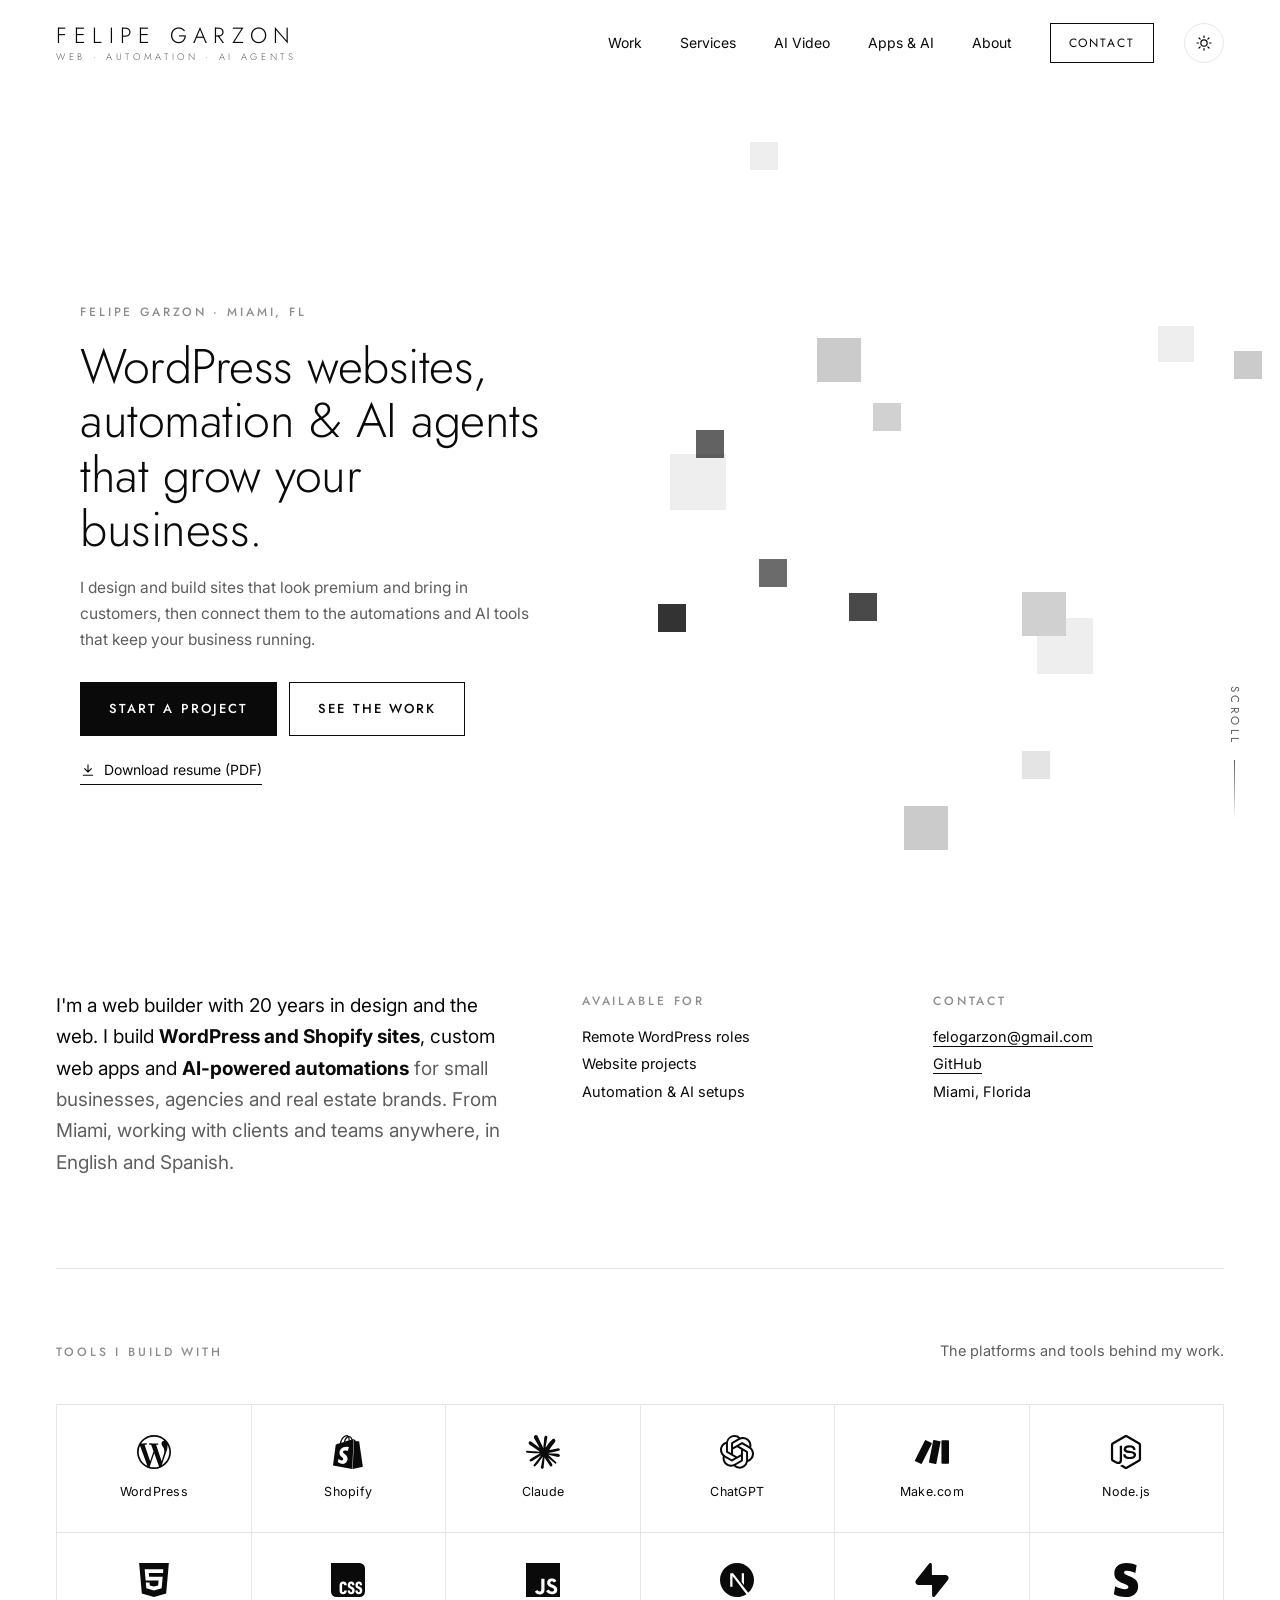
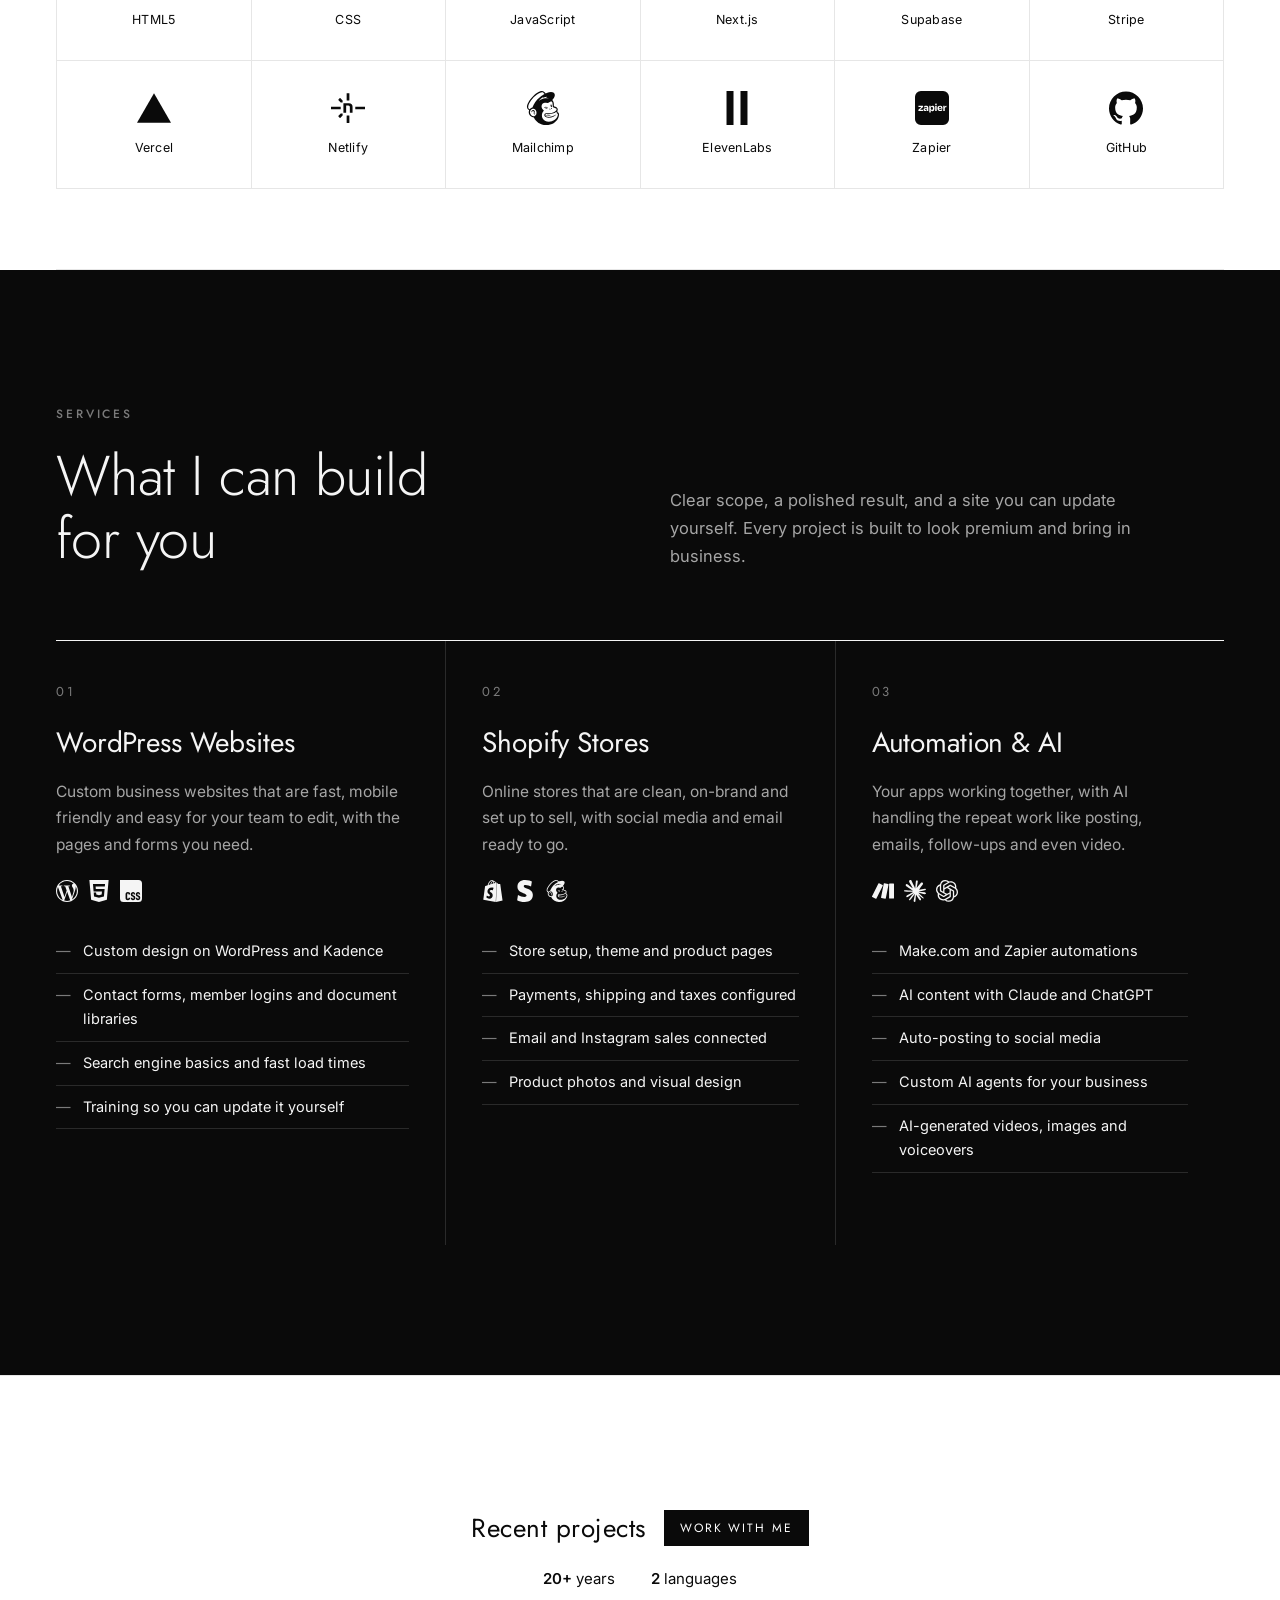
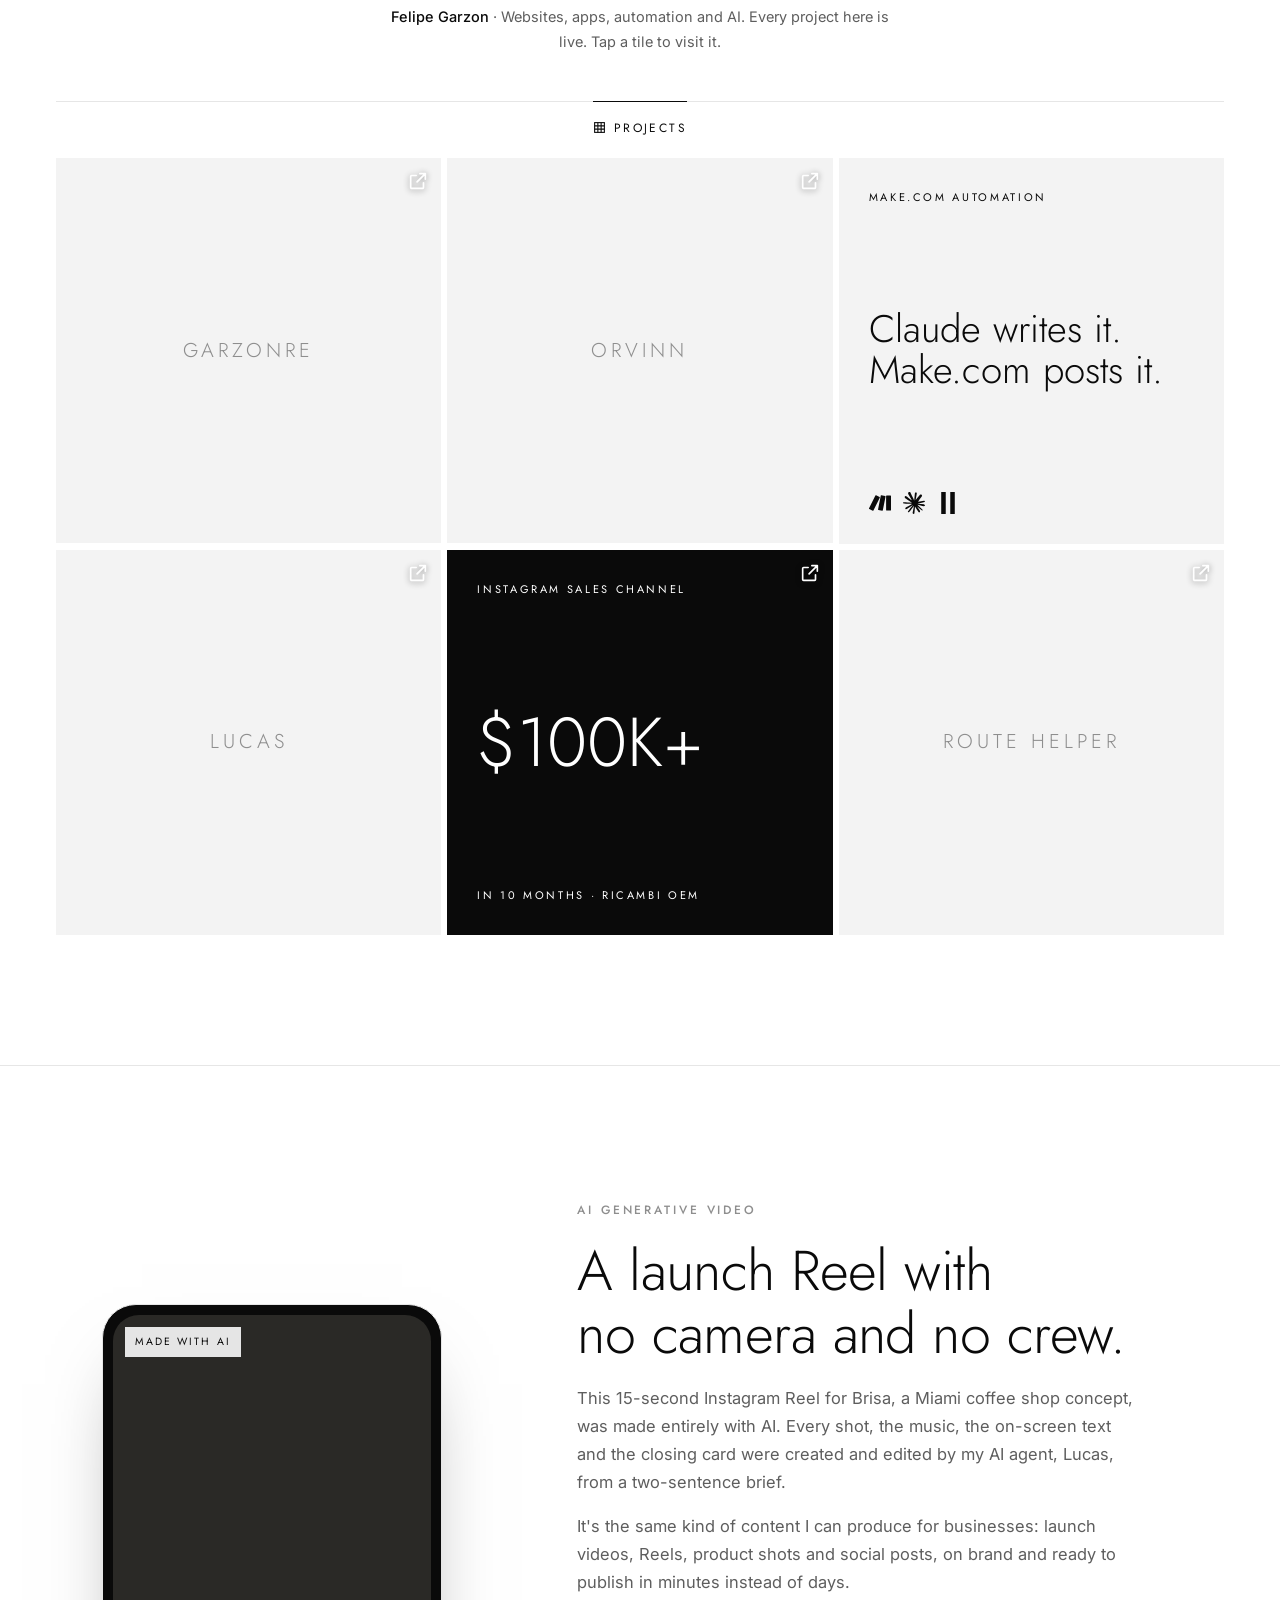
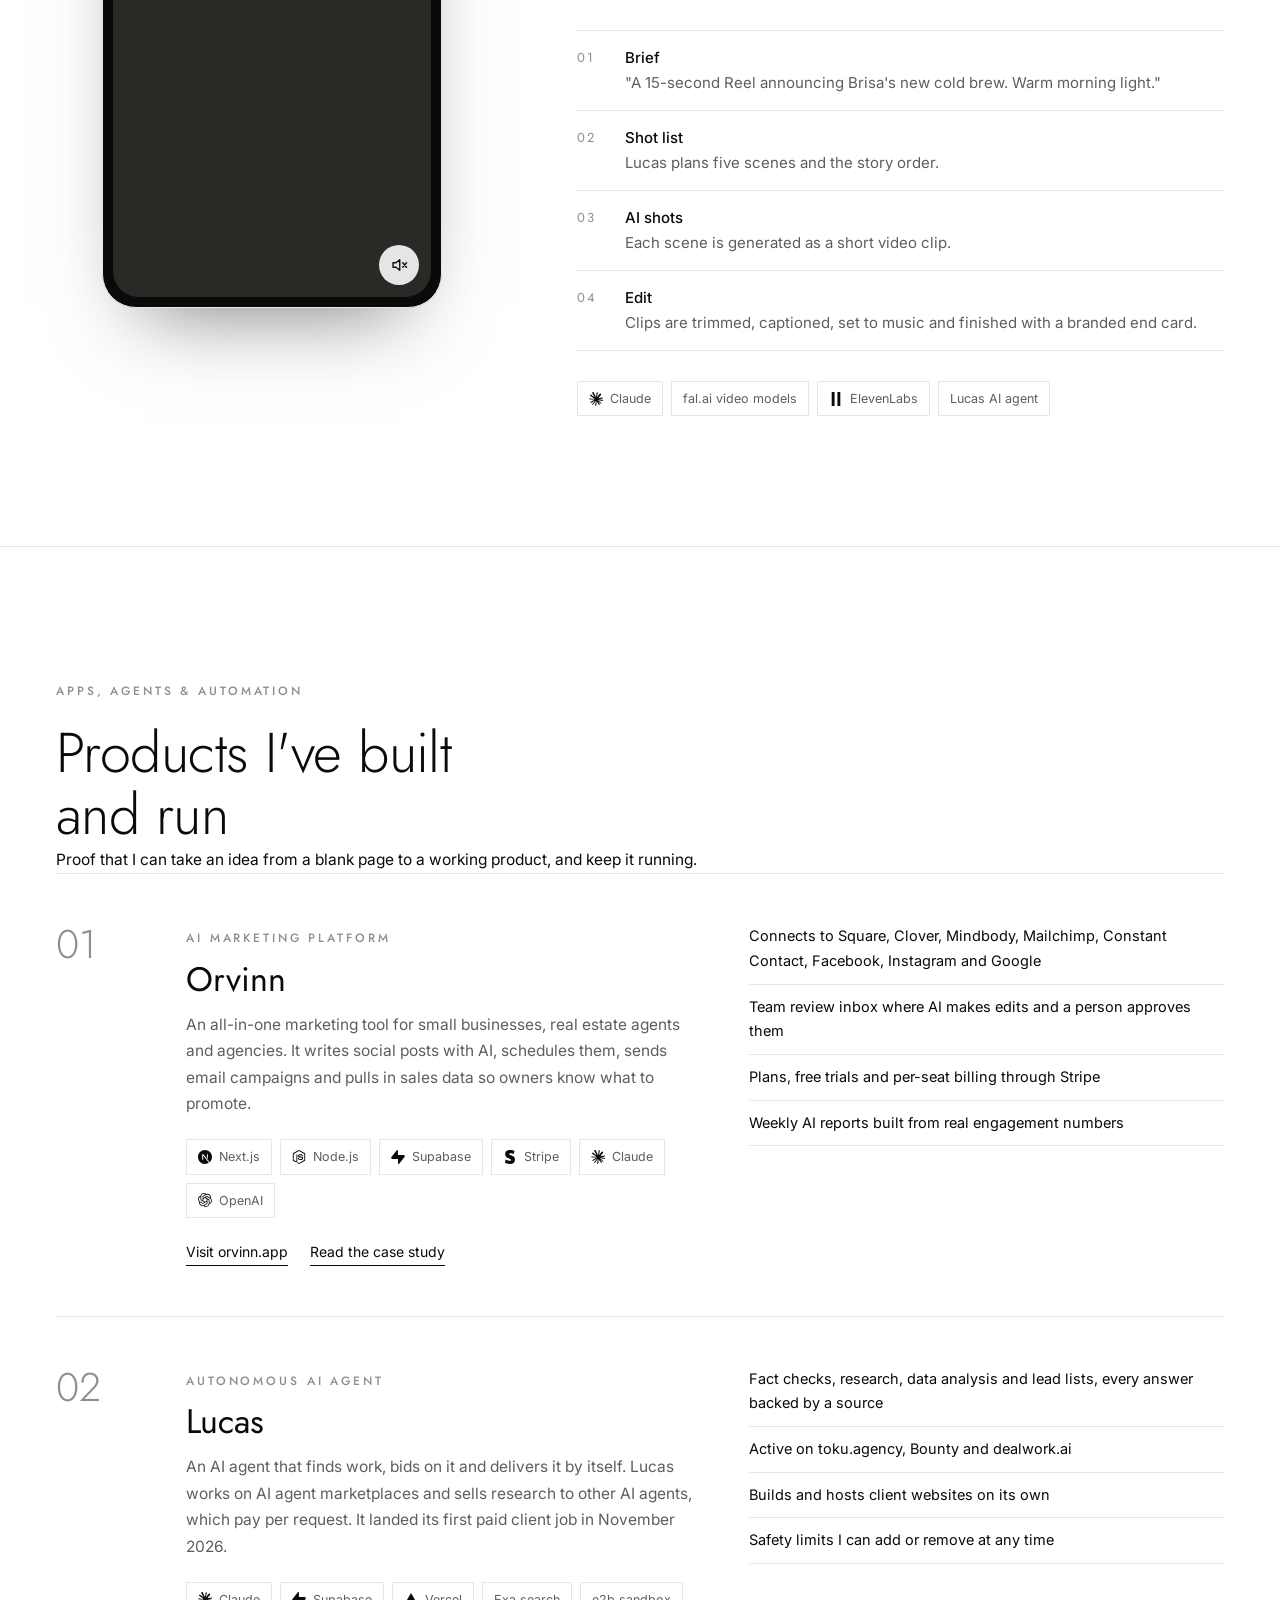
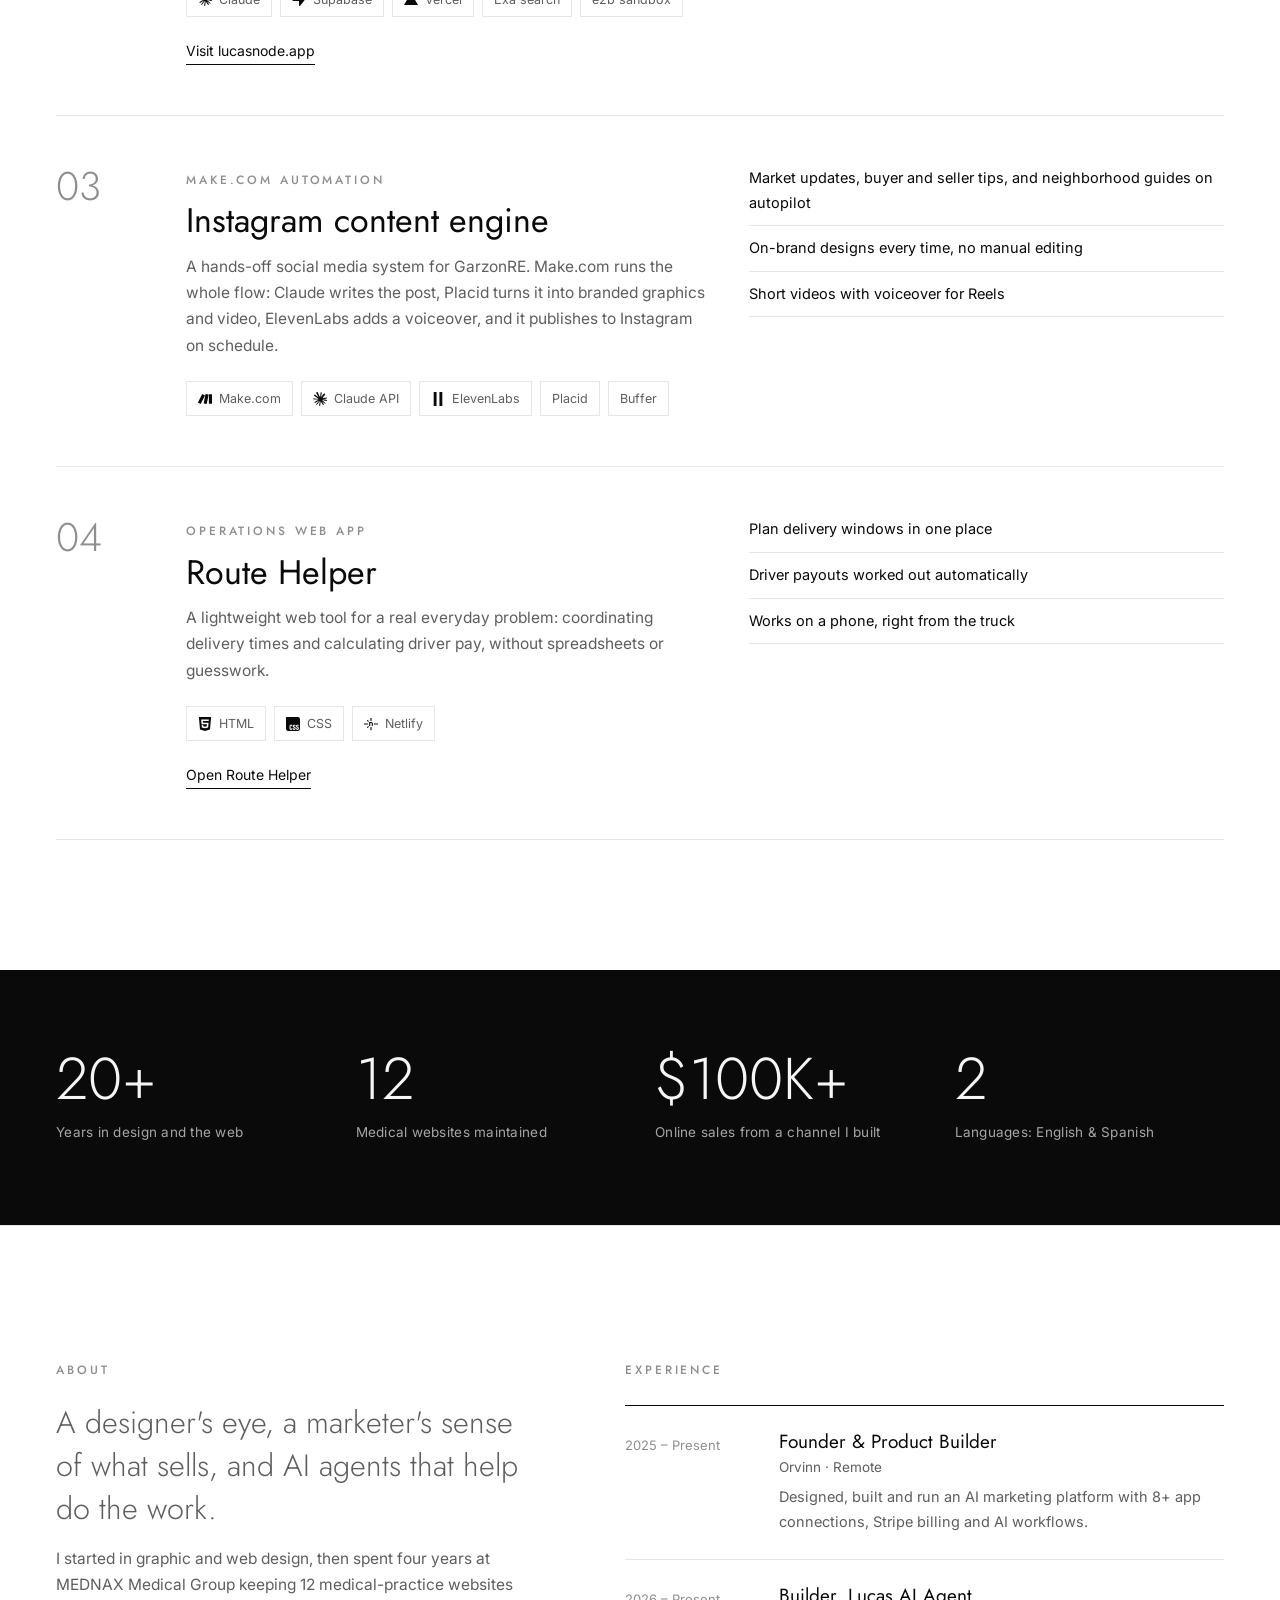
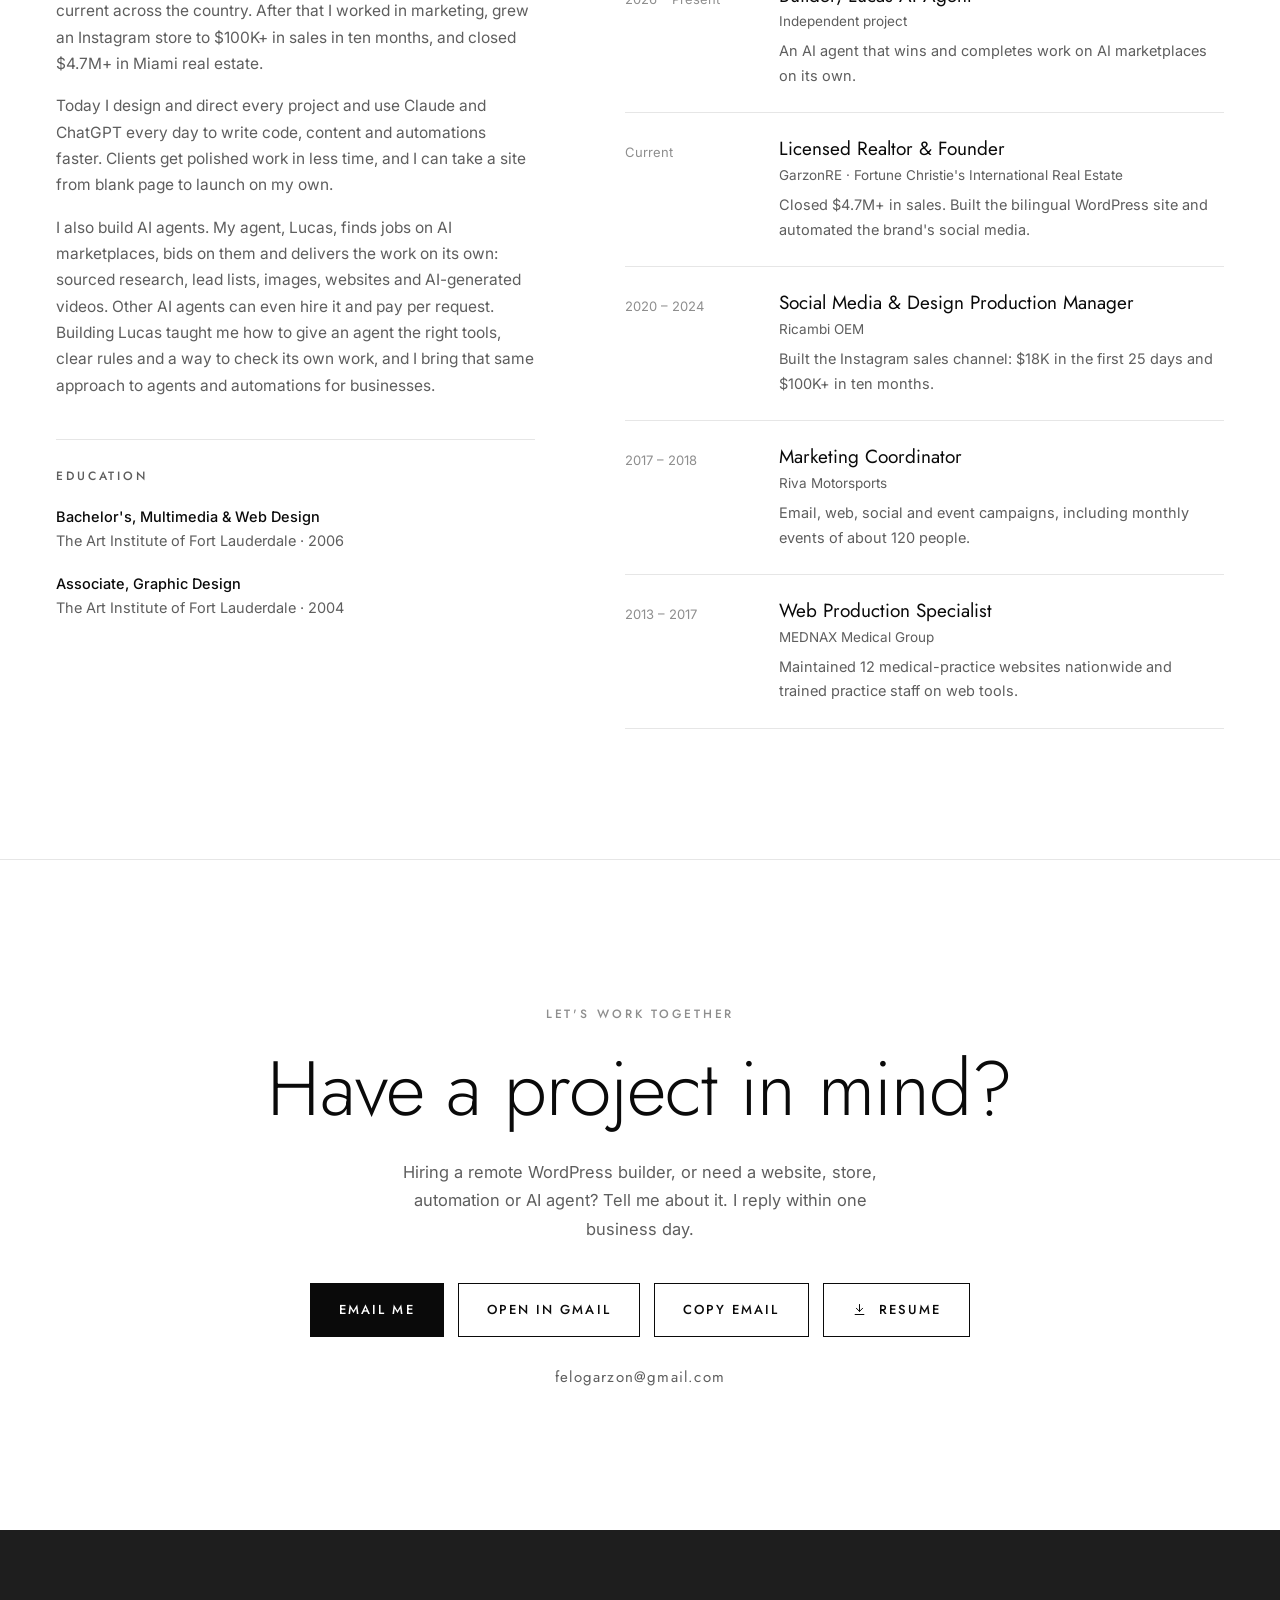
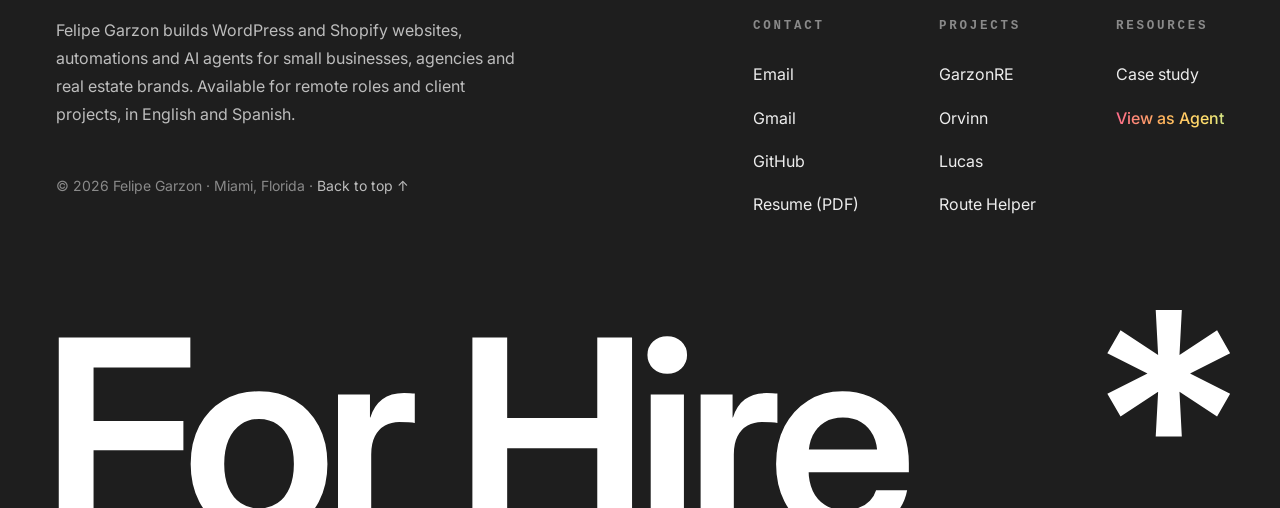
==== index.html @ f886af0a "Light theme default and View as Agent link" ====
<!DOCTYPE html>
<html lang="en">
<head>
<meta charset="UTF-8">
<meta name="viewport" content="width=device-width, initial-scale=1.0">
<title>Felipe Garzon — WordPress Websites, Automation & AI Agents</title>
<meta name="description" content="Felipe Garzon builds WordPress and Shopify websites, Make.com automations and AI tools with Claude and ChatGPT. Miami-based, available for remote work.">
<meta property="og:title" content="Felipe Garzon — WordPress Websites, Automation & AI">
<meta property="og:description" content="WordPress and Shopify websites, automation and AI. Miami-based, available for remote work.">
<script>
  (function(){
    var t = null;
    try { t = localStorage.getItem('theme'); } catch (e) {}
    if (t !== 'dark') t = 'light';
    document.documentElement.setAttribute('data-theme', t);
  })();
</script>
<link rel="alternate" type="text/markdown" href="llms.txt" title="Felipe Garzon for AI agents">
<link rel="alternate" type="text/html" href="agents.html" title="Agent-readable profile">
<script type="application/ld+json">
{"@context":"https://schema.org","@type":"Person","name":"Felipe Garzon","jobTitle":"WordPress & Web Builder, Automation and AI Agents","email":"mailto:felogarzon@gmail.com","address":{"@type":"PostalAddress","addressLocality":"Miami","addressRegion":"FL","addressCountry":"US"},"knowsLanguage":["English","Spanish"],"alumniOf":{"@type":"CollegeOrUniversity","name":"The Art Institute of Fort Lauderdale"},"knowsAbout":["WordPress","Kadence","Shopify","HTML","CSS","JavaScript","Node.js","Next.js","Make.com","Zapier","Claude","ChatGPT","AI agents","Marketing automation"],"sameAs":["https://github.com/fgarzon78","https://orvinn.app/","https://lucasnode.app/","https://garzonre.com/"],"seeks":{"@type":"Demand","name":"Remote WordPress site builder role, website projects, automation and AI agent projects"}}
</script>
<link rel="preconnect" href="https://fonts.googleapis.com">
<link rel="preconnect" href="https://fonts.gstatic.com" crossorigin>
<link href="https://fonts.googleapis.com/css2?family=Jost:wght@300;400;500&family=Inter:wght@400;500;600&display=swap" rel="stylesheet">
<style>
  :root{
    --bg:#FFFFFF; --fg:#0A0A0A; --muted:#5E5E5E; --soft:#8E8E8E; --line:#E6E6E6; --panel:#F3F3F3;
    --glass:rgba(255,255,255,.86); --head:rgba(255,255,255,.94);
    --px1:#0A0A0A; --px2:#6B6B6B; --px3:#CFCFCF;
    --max:1240px;
  }
  [data-theme="dark"]{
    --bg:#0A0A0A; --fg:#F5F5F5; --muted:#A6A6A6; --soft:#7A7A7A; --line:#262626; --panel:#161616;
    --glass:rgba(10,10,10,.82); --head:rgba(10,10,10,.9);
    --px1:#F5F5F5; --px2:#9A9A9A; --px3:#3A3A3A;
  }
  /* inverted sections: black in light mode, white in dark mode */
  .inv{--bg:#0A0A0A; --fg:#F5F5F5; --muted:#A6A6A6; --soft:#7A7A7A; --line:#2A2A2A; --panel:#161616; background:var(--bg); color:var(--fg)}
  [data-theme="dark"] .inv{--bg:#FFFFFF; --fg:#0A0A0A; --muted:#5E5E5E; --soft:#8E8E8E; --line:#E6E6E6; --panel:#F3F3F3}
  body,header,.hero-card,.menu,section,footer,.lg,.ig-tile,.stack span{transition:background-color .35s,color .35s,border-color .35s}
  *{box-sizing:border-box;margin:0;padding:0}
  html{scroll-behavior:smooth;overflow-x:hidden}
  body{background:var(--bg);color:var(--fg);font-family:Inter,"Helvetica Neue",Arial,sans-serif;font-size:15.5px;line-height:1.7;-webkit-font-smoothing:antialiased;overflow-x:hidden}
  a{color:inherit;text-decoration:none}
  img{display:block;max-width:100%}
  .wrap{max-width:var(--max);margin:0 auto;padding:0 36px}
  .light{font-family:Jost,Inter,sans-serif;font-weight:300;letter-spacing:-.01em;line-height:1.12}
  .label{font-family:Jost,sans-serif;font-size:12px;font-weight:500;letter-spacing:.24em;text-transform:uppercase;color:var(--soft)}
  section{padding:130px 0}
  h2.light{font-size:clamp(34px,4.4vw,56px)}
  .ul{border-bottom:1px solid currentColor;padding-bottom:1px;transition:opacity .2s}
  .ul:hover{opacity:.6}

  .btn{display:inline-flex;align-items:center;gap:12px;padding:15px 28px;font-family:Jost,sans-serif;font-size:13px;font-weight:500;letter-spacing:.16em;text-transform:uppercase;border:1px solid var(--fg);transition:background .25s,color .25s}
  .btn-dark{background:var(--fg);color:var(--bg)}
  .btn-dark:hover{background:transparent;color:var(--fg)}
  .btn-line:hover{background:var(--fg);color:var(--bg)}
  .btn svg{width:15px;height:15px}

  /* header */
  header{position:fixed;top:0;left:0;right:0;z-index:60;transition:background .35s,box-shadow .35s}
  header.solid{background:var(--head);backdrop-filter:blur(10px);-webkit-backdrop-filter:blur(10px);box-shadow:0 1px 0 var(--line)}
  .nav{display:flex;align-items:center;justify-content:space-between;height:86px}
  .mark{display:inline-flex;flex-direction:column;align-items:flex-start;font-family:Jost,sans-serif;font-weight:300;text-transform:uppercase;line-height:1}
  .mark .name{font-size:22px;letter-spacing:.3em;margin-right:-.3em}
  .mark small{display:inline-block;white-space:nowrap;font-size:9.5px;letter-spacing:.3em;margin-top:7px;color:var(--muted)}
  .menu{display:flex;gap:38px;align-items:center;font-size:14px}
  .nav-right{display:flex;align-items:center;gap:30px}
  .theme{width:40px;height:40px;border:1px solid var(--line);border-radius:50%;background:transparent;color:var(--fg);display:grid;place-items:center;cursor:pointer;transition:border-color .2s,transform .3s}
  .theme:hover{border-color:var(--fg);transform:rotate(-15deg)}
  .theme svg{width:18px;height:18px}
  .theme .moon{display:none}
  [data-theme="dark"] .theme .sun{display:none}
  [data-theme="dark"] .theme .moon{display:block}
  .menu a{transition:opacity .2s}
  .menu a:hover{opacity:.55}
  .menu .cta{border:1px solid var(--fg);padding:9px 18px;font-family:Jost,sans-serif;font-size:12px;letter-spacing:.16em;text-transform:uppercase}
  .menu .cta:hover{background:var(--fg);color:var(--bg);opacity:1}
  .burger{display:none;background:none;border:0;cursor:pointer;color:var(--fg);font-family:Jost,sans-serif;letter-spacing:.2em;font-size:12px;text-transform:uppercase}

  /* hero */
  .hero{position:relative;height:100vh;min-height:660px;background:var(--bg);overflow:hidden;padding:0}
  #pixels{position:absolute;inset:0;width:100%;height:100%;display:block;image-rendering:pixelated}
  .hero-card{position:absolute;z-index:3;left:36px;bottom:72px;max-width:560px;background:var(--glass);backdrop-filter:blur(10px);-webkit-backdrop-filter:blur(10px);padding:42px 44px}
  .hero-card h1{font-size:clamp(32px,3.8vw,50px);margin:14px 0 18px}
  .hero-card p{color:var(--muted);margin-bottom:28px}
  .hero-card .row{display:flex;gap:12px;flex-wrap:wrap}
  .resume-link{display:inline-flex;align-items:center;gap:8px;margin-top:22px;font-size:14px;border-bottom:1px solid var(--fg);padding-bottom:2px;transition:opacity .2s}
  .resume-link:hover{opacity:.6}
  .resume-link svg{width:16px;height:16px}
  .scroll{position:absolute;z-index:3;right:36px;bottom:80px;font-family:Jost,sans-serif;font-size:11.5px;letter-spacing:.3em;text-transform:uppercase;color:var(--muted);writing-mode:vertical-rl;display:flex;align-items:center;gap:14px}
  .scroll::after{content:"";width:1px;height:60px;background:linear-gradient(var(--muted),transparent)}

  /* intro 3-col */
  .intro{display:grid;grid-template-columns:1.6fr 1fr 1fr;gap:60px;padding:90px 0;border-bottom:1px solid var(--line)}
  .intro p.big{font-size:19px;line-height:1.65}
  .intro p.big .m{color:var(--muted)}
  .intro .col{font-size:14.5px;line-height:1.9}
  .intro .col .label{display:block;margin-bottom:10px}

  /* logos */
  .logos{padding:70px 0 80px;border-bottom:1px solid var(--line)}
  .logos .top{display:flex;justify-content:space-between;align-items:baseline;gap:20px;margin-bottom:40px;flex-wrap:wrap}
  .logos .top p{color:var(--muted);font-size:14.5px}
  .logo-grid{display:grid;grid-template-columns:repeat(6,1fr);border-top:1px solid var(--line);border-left:1px solid var(--line)}
  .lg{display:flex;flex-direction:column;align-items:center;justify-content:center;gap:12px;padding:30px 10px;border-right:1px solid var(--line);border-bottom:1px solid var(--line)}
  .lg svg{width:34px;height:34px;fill:var(--fg)}
  .lg span{font-size:12.5px;color:var(--fg);letter-spacing:.02em}

  /* black and white sections, separated by thin lines */
  main > section:not(.hero):not(.inv){border-top:1px solid var(--line)}

  /* services */
  .services-head{display:grid;grid-template-columns:1fr 1fr;gap:60px;margin-bottom:70px;align-items:end}
  .services-head p{color:var(--muted);font-size:16.5px;max-width:480px}
  .svc-grid{display:grid;grid-template-columns:repeat(3,1fr);gap:0;border-top:1px solid var(--fg)}
  .svc{padding:40px 36px 44px 0;display:flex;flex-direction:column}
  .svc + .svc{padding-left:36px;border-left:1px solid var(--line)}
  .svc .no{font-family:Jost,sans-serif;font-size:13px;letter-spacing:.2em;color:var(--soft)}
  .svc h3{font-family:Jost,sans-serif;font-weight:400;font-size:28px;margin:16px 0 12px;letter-spacing:-.005em}
  .svc > p{color:var(--muted);margin-bottom:22px}
  .svc ul{list-style:none;margin-bottom:28px;font-size:14.5px}
  .svc li{padding:9px 0;border-bottom:1px solid var(--line);display:flex;gap:12px}
  .svc li::before{content:"—";color:var(--soft)}
  .svc .uses{display:flex;gap:10px;margin-bottom:28px}
  .svc .uses svg{width:22px;height:22px}
  .svc .go{margin-top:auto;font-family:Jost,sans-serif;font-size:12.5px;letter-spacing:.18em;text-transform:uppercase;display:inline-flex;gap:10px;align-items:center}
  .svc .go svg{width:14px;height:14px;transition:transform .2s}
  .svc .go:hover svg{transform:translateX(4px)}

  /* instagram-style project grid */
  .ig-profile{max-width:860px;margin:0 auto 46px;text-align:center}
  .ig-name{justify-content:center}
  .ig-stats{justify-content:center}
  .ig-bio{margin:0 auto}
  .ig-name{display:flex;align-items:center;gap:18px;flex-wrap:wrap}
  .ig-name h2{font-family:Jost,sans-serif;font-weight:400;font-size:26px;letter-spacing:.02em}
  .ig-name a{font-family:Jost,sans-serif;font-size:12px;letter-spacing:.16em;text-transform:uppercase;background:var(--fg);color:var(--bg);padding:8px 16px}
  .ig-stats{display:flex;gap:36px;margin:16px 0 14px;font-size:15px}
  .ig-stats b{font-weight:600}
  .ig-bio{font-size:14.5px;color:var(--muted);max-width:520px}
  .ig-bio strong{color:var(--fg);font-weight:500}
  .ig-tabs{display:flex;justify-content:center;border-top:1px solid var(--line);margin-bottom:4px}
  .ig-tabs span{display:inline-flex;align-items:center;gap:8px;padding:16px 0;border-top:1.5px solid var(--fg);margin-top:-1px;font-family:Jost,sans-serif;font-size:12px;letter-spacing:.2em;text-transform:uppercase}
  .ig-tabs svg{width:13px;height:13px}
  .ig-grid{display:grid;grid-template-columns:repeat(3,1fr);gap:6px}
  .ig-tile{position:relative;aspect-ratio:1/1;overflow:hidden;background:var(--panel);display:block}
  .ig-tile .ph{position:absolute;inset:0;display:grid;place-items:center;font-family:Jost,sans-serif;font-weight:300;letter-spacing:.2em;text-transform:uppercase;font-size:20px;color:var(--soft)}
  .ig-tile img{position:absolute;inset:0;width:100%;height:100%;object-fit:cover;object-position:top center}
  .ig-tile .type{position:absolute;top:12px;right:12px;z-index:2;width:22px;height:22px;color:#fff;filter:drop-shadow(0 1px 3px rgba(0,0,0,.45))}
  .ig-tile .over{position:absolute;inset:0;z-index:3;background:rgba(20,20,20,.84);color:#fff;display:flex;flex-direction:column;align-items:center;justify-content:center;text-align:center;padding:24px;opacity:0;transition:opacity .3s}
  .ig-tile:hover .over,.ig-tile:focus .over{opacity:1}
  .ig-tile .over b{font-family:Jost,sans-serif;font-weight:400;font-size:24px;letter-spacing:.02em}
  .ig-tile .over span{font-size:13px;opacity:.85;margin-top:4px}
  .ig-tile .over p{font-size:13.5px;opacity:.9;margin-top:12px;max-width:280px;line-height:1.55}
  .ig-tile .over i{font-style:normal;font-family:Jost,sans-serif;font-size:11.5px;letter-spacing:.2em;text-transform:uppercase;margin-top:16px;border-bottom:1px solid rgba(255,255,255,.6);padding-bottom:2px}
  .post{position:absolute;inset:0;display:flex;flex-direction:column;justify-content:space-between;padding:30px}
  .post small{font-family:Jost,sans-serif;font-size:11px;letter-spacing:.24em;text-transform:uppercase}
  .post .big{font-family:Jost,sans-serif;font-weight:300;font-size:clamp(26px,3vw,40px);line-height:1.08}
  .post .logos-row{display:flex;gap:12px}
  .post .logos-row svg{width:22px;height:22px}
  .post.mono{background:var(--panel);color:var(--fg)}
  .post.mono .logos-row svg{fill:var(--fg)}
  .post.dark{background:var(--fg);color:var(--bg)}
  .post.dark .big{font-size:clamp(44px,5.4vw,76px)}

  /* AI generative video */
  .gen{display:grid;grid-template-columns:.8fr 1.2fr;gap:90px;align-items:center}
  .phone{position:relative;width:min(340px,100%);aspect-ratio:9/16;margin:0 auto;border-radius:34px;padding:10px;background:#0A0A0A;border:1px solid var(--line);box-shadow:0 40px 80px -40px rgba(0,0,0,.55)}
  .phone video{width:100%;height:100%;object-fit:cover;border-radius:26px;display:block;background:#2a2926}
  .phone .sound{position:absolute;right:22px;bottom:22px;z-index:2;width:40px;height:40px;border-radius:50%;border:0;background:rgba(255,255,255,.88);display:grid;place-items:center;cursor:pointer;transition:transform .2s}
  .phone .sound:hover{transform:scale(1.08)}
  .phone .sound svg{width:18px;height:18px}
  .phone .tag{position:absolute;left:22px;top:22px;z-index:2;font-family:Jost,sans-serif;font-size:10.5px;letter-spacing:.2em;text-transform:uppercase;background:rgba(255,255,255,.88);padding:6px 10px}
  .gen h2{margin:18px 0 18px}
  .gen > div > p{color:var(--muted);font-size:16.5px;margin-bottom:16px;max-width:560px}
  .steps{list-style:none;counter-reset:st;margin:34px 0 30px;border-top:1px solid var(--line)}
  .steps li{counter-increment:st;display:grid;grid-template-columns:48px 1fr;column-gap:0;padding:14px 0;border-bottom:1px solid var(--line);font-size:15px}
  .steps li::before{content:counter(st,decimal-leading-zero);font-family:Jost,sans-serif;font-size:13px;letter-spacing:.14em;color:var(--soft);padding-top:2px}
  .steps b{font-weight:500;grid-column:2}
  .steps span{color:var(--muted)}



  /* products */
  .prod{display:grid;grid-template-columns:90px 1.1fr 1fr;gap:40px;padding:50px 0;border-top:1px solid var(--line)}
  .prod:last-child{border-bottom:1px solid var(--line)}
  .prod .no{font-family:Jost,sans-serif;font-weight:300;font-size:40px;color:var(--soft);line-height:1}
  .prod h3{font-family:Jost,sans-serif;font-weight:400;font-size:34px;line-height:1.1;margin:10px 0 14px}
  .prod p{color:var(--muted)}
  .prod ul{list-style:none;font-size:14.5px}
  .prod li{padding:10px 0;border-bottom:1px solid var(--line)}
  .prod li:first-child{padding-top:0}
  .stack{display:flex;flex-wrap:wrap;gap:8px;margin-top:22px}
  .stack span{display:inline-flex;align-items:center;gap:7px;font-size:12.5px;border:1px solid var(--line);padding:6px 11px;color:var(--muted)}
  .stack svg{width:14px;height:14px}
  .prod .links{display:flex;gap:22px;margin-top:22px;font-size:14px}

  /* numbers */
  .numbers{padding:80px 0}
  .numbers .wrap{display:grid;grid-template-columns:repeat(4,1fr);gap:30px}
  .numbers b{display:block;font-family:Jost,sans-serif;font-weight:300;font-size:clamp(42px,4.6vw,62px);line-height:1;margin-bottom:10px}
  .numbers span{font-size:13.5px;color:var(--muted);letter-spacing:.02em}

  /* about / experience */
  .about-grid{display:grid;grid-template-columns:1fr 1.25fr;gap:90px}
  .about-grid .lead{font-family:Jost,sans-serif;font-weight:300;font-size:clamp(24px,2.4vw,31px);line-height:1.4;margin:18px 0 28px}
  .about-grid .txt p{color:var(--muted);margin-bottom:16px}
  .edu{margin-top:40px;padding-top:26px;border-top:1px solid var(--line);display:grid;gap:18px}
  .edu div{font-size:14.5px}
  .edu b{display:block;font-weight:500}
  .edu span{color:var(--muted)}
  .xp{list-style:none;border-top:1px solid var(--fg)}
  .xp li{display:grid;grid-template-columns:130px 1fr;gap:24px;padding:24px 0;border-bottom:1px solid var(--line)}
  .xp .yr{font-size:13px;color:var(--soft);padding-top:4px}
  .xp h4{font-family:Jost,sans-serif;font-weight:400;font-size:19px;line-height:1.3}
  .xp .org{font-size:13.5px;color:var(--muted);margin:2px 0 6px}
  .xp p{font-size:14.5px;color:var(--muted)}

  /* cta */
  .cta{text-align:center;padding:140px 0}
  .cta h2{font-size:clamp(40px,6vw,82px);margin:20px 0 26px}
  .cta p{color:var(--muted);max-width:520px;margin:0 auto 40px;font-size:16.5px}
  .cta .row{display:flex;gap:14px;justify-content:center;flex-wrap:wrap}
  .cta button.btn{background:transparent;cursor:pointer;color:var(--fg)}
  .cta button.btn:hover{background:var(--fg);color:var(--bg)}
  .cta .addr{margin:28px auto 0;font-family:Jost,sans-serif;font-size:15px;letter-spacing:.08em;color:var(--muted)}

  /* footer in the style of Monid */
  .ft{background:#1E1E1E;color:#EDEDED;overflow:hidden;padding:86px 0 0}
  [data-theme="dark"] .ft{background:#FFFFFF;color:#0A0A0A}
  [data-theme="dark"] .ft-about p{color:#4A4A4A}
  [data-theme="dark"] .ft-about .ft-legal{color:#8A8A8A}
  [data-theme="dark"] .ft-about .ft-legal a,[data-theme="dark"] .ft-cols a{color:#0A0A0A}
  [data-theme="dark"] .ft-about .ft-legal a:hover,[data-theme="dark"] .ft-cols a:hover{color:#8A8A8A}
  [data-theme="dark"] .ft-big{color:#0A0A0A}
  .ft-top{display:grid;grid-template-columns:1fr auto;gap:60px;align-items:start}
  .ft-about p{font-size:16px;line-height:1.75;color:#BDBDBD;max-width:470px}
  .ft-about .ft-legal{margin-top:46px;font-size:14px;color:#8A8A8A}
  .ft-about .ft-legal a{color:#BDBDBD}
  .ft-about .ft-legal a:hover{color:#fff}
  .ft-cols{display:flex;gap:80px}
  .ft-cols div{display:flex;flex-direction:column;gap:16px;font-size:16px}
  .ft-cols a{color:#EDEDED;transition:color .2s}
  .ft-cols a:hover{color:#8A8A8A}
  .ft-cols a.agent-link{background:linear-gradient(90deg,#FF6B8B,#FFB35C,#FFE36E,#6FE3B4,#5FC4FF,#8E7BFF,#E27BFF,#FF6B8B);background-size:300% 100%;-webkit-background-clip:text;background-clip:text;-webkit-text-fill-color:transparent;color:transparent;animation:prism 6s linear infinite;font-weight:500}
  .ft-cols a.agent-link:hover{color:transparent;filter:brightness(1.15)}
  [data-theme="dark"] .ft-cols a.agent-link{background-image:linear-gradient(90deg,#E0245E,#E07B00,#C9A800,#12A46E,#1C8EDB,#5B47E0,#B23FD9,#E0245E)}
  @keyframes prism{to{background-position:300% 0}}
  @media (prefers-reduced-motion:reduce){.ft-cols a.agent-link{animation:none}}
  .ft-label{font-family:ui-monospace,"SFMono-Regular",Menlo,Consolas,monospace;font-size:12.5px;font-weight:600;letter-spacing:.22em;text-transform:uppercase;color:#8A8A8A;margin-bottom:8px}
  .ft-big{font-family:Inter,"Helvetica Neue",Arial,sans-serif;font-weight:600;font-size:min(21vw,292px);line-height:.8;letter-spacing:-.045em;color:#fff;white-space:nowrap;margin:110px 0 -.13em -.05em;display:flex;justify-content:space-between;align-items:flex-start}
  .ft-star{font-size:1.15em;line-height:.62;margin-right:-.04em}
  .reveal{opacity:0;transform:translateY(22px);transition:opacity 1s ease,transform 1s ease}
  .reveal.in{opacity:1;transform:none}
  @media (prefers-reduced-motion:reduce){.reveal{opacity:1;transform:none;transition:none}html{scroll-behavior:auto}}

  @media (max-width:1000px){
    .intro{grid-template-columns:1fr 1fr}
    .intro > :first-child{grid-column:1 / -1}
    .logo-grid{grid-template-columns:repeat(4,1fr)}
    .services-head,.about-grid{grid-template-columns:1fr;gap:30px}
    .svc-grid{grid-template-columns:1fr}
    .svc,.svc + .svc{padding:36px 0;border-left:0;border-bottom:1px solid var(--line)}
    .prod{grid-template-columns:60px 1fr;gap:20px 30px}
    .prod > ul{grid-column:2}
    .numbers .wrap{grid-template-columns:1fr 1fr;row-gap:44px}
    .about-grid{gap:60px}
    .gen{grid-template-columns:1fr;gap:56px}
    .ft-top{grid-template-columns:1fr}
    .ft-cols{gap:50px}
  }
  @media (max-width:720px){
    .nav-right{gap:14px}
    .wrap{padding:0 22px}
    section{padding:90px 0}
    .nav{height:72px}
    .mark .name{font-size:17px}
    .mark small{font-size:8px}
    .burger{display:block}
    .menu{position:fixed;inset:72px 0 auto 0;flex-direction:column;align-items:flex-start;gap:0;background:var(--bg);padding:12px 22px 26px;border-bottom:1px solid var(--line);transform:translateY(-140%);transition:transform .35s}
    .menu.open{transform:none}
    .menu a{padding:12px 0;font-size:16px}
    .menu .cta{margin-top:10px}
    .hero{height:auto;min-height:0;padding-top:72px}
    #pixels{position:relative;height:52vh}
    .hero-card{position:relative;left:auto;bottom:auto;max-width:none;padding:34px 22px 40px;background:var(--bg)}
    .scroll{display:none}
    .intro{grid-template-columns:1fr;gap:34px;padding:64px 0}
    .logo-grid{grid-template-columns:repeat(3,1fr)}
    .ig-grid{gap:3px}
    .ig-stats{gap:22px}
    .ig-tile .over{opacity:0}
    .post{padding:12px}
    .post small,.post .logos-row{display:none}
    .post .big{font-size:15px}
    .ig-tile .type{display:none}
    .ig-tile .ph{font-size:11px;letter-spacing:.12em;padding:6px;text-align:center}
    .post.dark .big{font-size:24px}
    .prod{grid-template-columns:1fr}
    .ft-cols{gap:28px;flex-wrap:wrap}
    .ft-cols div{font-size:15px}
    .ft-big{margin-top:70px}
    .prod > ul{grid-column:auto}
    .xp li{grid-template-columns:1fr;gap:4px}
  }
</style>
</head>
<body>
<svg width="0" height="0" style="position:absolute" aria-hidden="true"><symbol id="i-wordpress" viewBox="0 0 24 24"><path d="M21.469 6.825c.84 1.537 1.318 3.3 1.318 5.175 0 3.979-2.156 7.456-5.363 9.325l3.295-9.527c.615-1.54.82-2.771.82-3.864 0-.405-.026-.78-.07-1.11m-7.981.105c.647-.03 1.232-.105 1.232-.105.582-.075.514-.93-.067-.899 0 0-1.755.135-2.88.135-1.064 0-2.85-.15-2.85-.15-.585-.03-.661.855-.075.885 0 0 .54.061 1.125.09l1.68 4.605-2.37 7.08L5.354 6.9c.649-.03 1.234-.1 1.234-.1.585-.075.516-.93-.065-.896 0 0-1.746.138-2.874.138-.2 0-.438-.008-.69-.015C4.911 3.15 8.235 1.215 12 1.215c2.809 0 5.365 1.072 7.286 2.833-.046-.003-.091-.009-.141-.009-1.06 0-1.812.923-1.812 1.914 0 .89.513 1.643 1.06 2.531.411.72.89 1.643.89 2.977 0 .915-.354 1.994-.821 3.479l-1.075 3.585-3.9-11.61.001.014zM12 22.784c-1.059 0-2.081-.153-3.048-.437l3.237-9.406 3.315 9.087c.024.053.05.101.078.149-1.12.393-2.325.609-3.582.609M1.211 12c0-1.564.336-3.05.935-4.39L7.29 21.709C3.694 19.96 1.212 16.271 1.211 12M12 0C5.385 0 0 5.385 0 12s5.385 12 12 12 12-5.385 12-12S18.615 0 12 0"/></symbol><symbol id="i-shopify" viewBox="0 0 24 24"><path d="M15.337 23.979l7.216-1.561s-2.604-17.613-2.625-17.73c-.018-.116-.114-.192-.211-.192s-1.929-.136-1.929-.136-1.275-1.274-1.439-1.411c-.045-.037-.075-.057-.121-.074l-.914 21.104h.023zM11.71 11.305s-.81-.424-1.774-.424c-1.447 0-1.504.906-1.504 1.141 0 1.232 3.24 1.715 3.24 4.629 0 2.295-1.44 3.76-3.406 3.76-2.354 0-3.54-1.465-3.54-1.465l.646-2.086s1.245 1.066 2.28 1.066c.675 0 .975-.545.975-.932 0-1.619-2.654-1.694-2.654-4.359-.034-2.237 1.571-4.416 4.827-4.416 1.257 0 1.875.361 1.875.361l-.945 2.715-.02.01zM11.17.83c.136 0 .271.038.405.135-.984.465-2.064 1.639-2.508 3.992-.656.213-1.293.405-1.889.578C7.697 3.75 8.951.84 11.17.84V.83zm1.235 2.949v.135c-.754.232-1.583.484-2.394.736.466-1.777 1.333-2.645 2.085-2.971.193.501.309 1.176.309 2.1zm.539-2.234c.694.074 1.141.867 1.429 1.755-.349.114-.735.231-1.158.366v-.252c0-.752-.096-1.371-.271-1.871v.002zm2.992 1.289c-.02 0-.06.021-.078.021s-.289.075-.714.21c-.423-1.233-1.176-2.37-2.508-2.37h-.115C12.135.209 11.669 0 11.265 0 8.159 0 6.675 3.877 6.21 5.846c-1.194.365-2.063.636-2.16.674-.675.213-.694.232-.772.87-.075.462-1.83 14.063-1.83 14.063L15.009 24l.927-21.166z"/></symbol><symbol id="i-claude" viewBox="0 0 24 24"><path d="m4.7144 15.9555 4.7174-2.6471.079-.2307-.079-.1275h-.2307l-.7893-.0486-2.6956-.0729-2.3375-.0971-2.2646-.1214-.5707-.1215-.5343-.7042.0546-.3522.4797-.3218.686.0608 1.5179.1032 2.2767.1578 1.6514.0972 2.4468.255h.3886l.0546-.1579-.1336-.0971-.1032-.0972L6.973 9.8356l-2.55-1.6879-1.3356-.9714-.7225-.4918-.3643-.4614-.1578-1.0078.6557-.7225.8803.0607.2246.0607.8925.686 1.9064 1.4754 2.4893 1.8336.3643.3035.1457-.1032.0182-.0728-.164-.2733-1.3539-2.4467-1.445-2.4893-.6435-1.032-.17-.6194c-.0607-.255-.1032-.4674-.1032-.7285L6.287.1335 6.6997 0l.9957.1336.419.3642.6192 1.4147 1.0018 2.2282 1.5543 3.0296.4553.8985.2429.8318.091.255h.1579v-.1457l.1275-1.706.2368-2.0947.2307-2.6957.0789-.7589.3764-.9107.7468-.4918.5828.2793.4797.686-.0668.4433-.2853 1.8517-.5586 2.9021-.3643 1.9429h.2125l.2429-.2429.9835-1.3053 1.6514-2.0643.7286-.8196.85-.9046.5464-.4311h1.0321l.759 1.1293-.34 1.1657-1.0625 1.3478-.8804 1.1414-1.2628 1.7-.7893 1.36.0729.1093.1882-.0183 2.8535-.607 1.5421-.2794 1.8396-.3157.8318.3886.091.3946-.3278.8075-1.967.4857-2.3072.4614-3.4364.8136-.0425.0304.0486.0607 1.5482.1457.6618.0364h1.621l3.0175.2247.7892.522.4736.6376-.079.4857-1.2142.6193-1.6393-.3886-3.825-.9107-1.3113-.3279h-.1822v.1093l1.0929 1.0686 2.0035 1.8092 2.5075 2.3314.1275.5768-.3218.4554-.34-.0486-2.2039-1.6575-.85-.7468-1.9246-1.621h-.1275v.17l.4432.6496 2.3436 3.5214.1214 1.0807-.17.3521-.6071.2125-.6679-.1214-1.3721-1.9246L14.38 17.959l-1.1414-1.9428-.1397.079-.674 7.2552-.3156.3703-.7286.2793-.6071-.4614-.3218-.7468.3218-1.4753.3886-1.9246.3157-1.53.2853-1.9004.17-.6314-.0121-.0425-.1397.0182-1.4328 1.9672-2.1796 2.9446-1.7243 1.8456-.4128.164-.7164-.3704.0667-.6618.4008-.5889 2.386-3.0357 1.4389-1.882.929-1.0868-.0062-.1579h-.0546l-6.3385 4.1164-1.1293.1457-.4857-.4554.0608-.7467.2307-.2429 1.9064-1.3114Z"/></symbol><symbol id="i-openai" viewBox="0 0 24 24"><path d="M9.205 8.658v-2.26c0-.19.072-.333.238-.428l4.543-2.616c.619-.357 1.356-.523 2.117-.523 2.854 0 4.662 2.212 4.662 4.566 0 .167 0 .357-.024.547l-4.71-2.759a.797.797 0 00-.856 0l-5.97 3.473zm10.609 8.8V12.06c0-.333-.143-.57-.429-.737l-5.97-3.473 1.95-1.118a.433.433 0 01.476 0l4.543 2.617c1.309.76 2.189 2.378 2.189 3.948 0 1.808-1.07 3.473-2.76 4.163zM7.802 12.703l-1.95-1.142c-.167-.095-.239-.238-.239-.428V5.899c0-2.545 1.95-4.472 4.591-4.472 1 0 1.927.333 2.712.928L8.23 5.067c-.285.166-.428.404-.428.737v6.898zM12 15.128l-2.795-1.57v-3.33L12 8.658l2.795 1.57v3.33L12 15.128zm1.796 7.23c-1 0-1.927-.332-2.712-.927l4.686-2.712c.285-.166.428-.404.428-.737v-6.898l1.974 1.142c.167.095.238.238.238.428v5.233c0 2.545-1.974 4.472-4.614 4.472zm-5.637-5.303l-4.544-2.617c-1.308-.761-2.188-2.378-2.188-3.948A4.482 4.482 0 014.21 6.327v5.423c0 .333.143.571.428.738l5.947 3.449-1.95 1.118a.432.432 0 01-.476 0zm-.262 3.9c-2.688 0-4.662-2.021-4.662-4.519 0-.19.024-.38.047-.57l4.686 2.71c.286.167.571.167.856 0l5.97-3.448v2.26c0 .19-.07.333-.237.428l-4.543 2.616c-.619.357-1.356.523-2.117.523zm5.899 2.83a5.947 5.947 0 005.827-4.756C22.287 18.339 24 15.84 24 13.296c0-1.665-.713-3.282-1.998-4.448.119-.5.19-.999.19-1.498 0-3.401-2.759-5.947-5.946-5.947-.642 0-1.26.095-1.88.31A5.962 5.962 0 0010.205 0a5.947 5.947 0 00-5.827 4.757C1.713 5.447 0 7.945 0 10.49c0 1.666.713 3.283 1.998 4.448-.119.5-.19 1-.19 1.499 0 3.401 2.759 5.946 5.946 5.946.642 0 1.26-.095 1.88-.309a5.96 5.96 0 004.162 1.713z"/></symbol><symbol id="i-make" viewBox="0 0 24 24"><path d="M13.38 3.498c-.27 0-.511.19-.566.465L9.85 18.986a.578.578 0 0 0 .453.678l4.095.826a.58.58 0 0 0 .682-.455l2.963-15.021a.578.578 0 0 0-.453-.678l-4.096-.826a.589.589 0 0 0-.113-.012zm-5.876.098a.576.576 0 0 0-.516.318L.062 17.697a.575.575 0 0 0 .256.774l3.733 1.877a.578.578 0 0 0 .775-.258l6.926-13.781a.577.577 0 0 0-.256-.776L7.762 3.658a.571.571 0 0 0-.258-.062zm11.74.115a.576.576 0 0 0-.576.576v15.426c0 .318.258.578.576.578h4.178a.58.58 0 0 0 .578-.578V4.287a.578.578 0 0 0-.578-.576Z"/></symbol><symbol id="i-nodedotjs" viewBox="0 0 24 24"><path d="M11.998,24c-0.321,0-0.641-0.084-0.922-0.247l-2.936-1.737c-0.438-0.245-0.224-0.332-0.08-0.383 c0.585-0.203,0.703-0.25,1.328-0.604c0.065-0.037,0.151-0.023,0.218,0.017l2.256,1.339c0.082,0.045,0.197,0.045,0.272,0l8.795-5.076 c0.082-0.047,0.134-0.141,0.134-0.238V6.921c0-0.099-0.053-0.192-0.137-0.242l-8.791-5.072c-0.081-0.047-0.189-0.047-0.271,0 L3.075,6.68C2.99,6.729,2.936,6.825,2.936,6.921v10.15c0,0.097,0.054,0.189,0.139,0.235l2.409,1.392 c1.307,0.654,2.108-0.116,2.108-0.89V7.787c0-0.142,0.114-0.253,0.256-0.253h1.115c0.139,0,0.255,0.112,0.255,0.253v10.021 c0,1.745-0.95,2.745-2.604,2.745c-0.508,0-0.909,0-2.026-0.551L2.28,18.675c-0.57-0.329-0.922-0.945-0.922-1.604V6.921 c0-0.659,0.353-1.275,0.922-1.603l8.795-5.082c0.557-0.315,1.296-0.315,1.848,0l8.794,5.082c0.57,0.329,0.924,0.944,0.924,1.603 v10.15c0,0.659-0.354,1.273-0.924,1.604l-8.794,5.078C12.643,23.916,12.324,24,11.998,24z M19.099,13.993 c0-1.9-1.284-2.406-3.987-2.763c-2.731-0.361-3.009-0.548-3.009-1.187c0-0.528,0.235-1.233,2.258-1.233 c1.807,0,2.473,0.389,2.747,1.607c0.024,0.115,0.129,0.199,0.247,0.199h1.141c0.071,0,0.138-0.031,0.186-0.081 c0.048-0.054,0.074-0.123,0.067-0.196c-0.177-2.098-1.571-3.076-4.388-3.076c-2.508,0-4.004,1.058-4.004,2.833 c0,1.925,1.488,2.457,3.895,2.695c2.88,0.282,3.103,0.703,3.103,1.269c0,0.983-0.789,1.402-2.642,1.402 c-2.327,0-2.839-0.584-3.011-1.742c-0.02-0.124-0.126-0.215-0.253-0.215h-1.137c-0.141,0-0.254,0.112-0.254,0.253 c0,1.482,0.806,3.248,4.655,3.248C17.501,17.007,19.099,15.91,19.099,13.993z"/></symbol><symbol id="i-html5" viewBox="0 0 24 24"><path d="M1.5 0h21l-1.91 21.563L11.977 24l-8.564-2.438L1.5 0zm7.031 9.75l-.232-2.718 10.059.003.23-2.622L5.412 4.41l.698 8.01h9.126l-.326 3.426-2.91.804-2.955-.81-.188-2.11H6.248l.33 4.171L12 19.351l5.379-1.443.744-8.157H8.531z"/></symbol><symbol id="i-css" viewBox="0 0 24 24"><path d="M0 0v20.16A3.84 3.84 0 0 0 3.84 24h16.32A3.84 3.84 0 0 0 24 20.16V3.84A3.84 3.84 0 0 0 20.16 0Zm14.256 13.08c1.56 0 2.28 1.08 2.304 2.64h-1.608c.024-.288-.048-.6-.144-.84-.096-.192-.288-.264-.552-.264-.456 0-.696.264-.696.84-.024.576.288.888.768 1.08.72.288 1.608.744 1.92 1.296q.432.648.432 1.656c0 1.608-.912 2.592-2.496 2.592-1.656 0-2.4-1.032-2.424-2.688h1.68c0 .792.264 1.176.792 1.176.264 0 .456-.072.552-.24.192-.312.24-1.176-.048-1.512-.312-.408-.912-.6-1.32-.816q-.828-.396-1.224-.936c-.24-.36-.36-.888-.36-1.536 0-1.44.936-2.472 2.424-2.448m5.4 0c1.584 0 2.304 1.08 2.328 2.64h-1.608c0-.288-.048-.6-.168-.84-.096-.192-.264-.264-.528-.264-.48 0-.72.264-.72.84s.288.888.792 1.08c.696.288 1.608.744 1.92 1.296.264.432.408.984.408 1.656.024 1.608-.888 2.592-2.472 2.592-1.68 0-2.424-1.056-2.448-2.688h1.68c0 .744.264 1.176.792 1.176.264 0 .456-.072.552-.24.216-.312.264-1.176-.048-1.512-.288-.408-.888-.6-1.32-.816-.552-.264-.96-.576-1.2-.936s-.36-.888-.36-1.536c-.024-1.44.912-2.472 2.4-2.448m-11.031.018c.711-.006 1.419.198 1.839.63.432.432.672 1.128.648 1.992H9.336c.024-.456-.096-.792-.432-.96-.312-.144-.768-.048-.888.24-.12.264-.192.576-.168.864v3.504c0 .744.264 1.128.768 1.128a.65.65 0 0 0 .552-.264c.168-.24.192-.552.168-.84h1.776c.096 1.632-.984 2.712-2.568 2.688-1.536 0-2.496-.864-2.472-2.472v-4.032c0-.816.24-1.44.696-1.848.432-.408 1.146-.624 1.857-.63"/></symbol><symbol id="i-javascript" viewBox="0 0 24 24"><path d="M0 0h24v24H0V0zm22.034 18.276c-.175-1.095-.888-2.015-3.003-2.873-.736-.345-1.554-.585-1.797-1.14-.091-.33-.105-.51-.046-.705.15-.646.915-.84 1.515-.66.39.12.75.42.976.9 1.034-.676 1.034-.676 1.755-1.125-.27-.42-.404-.601-.586-.78-.63-.705-1.469-1.065-2.834-1.034l-.705.089c-.676.165-1.32.525-1.71 1.005-1.14 1.291-.811 3.541.569 4.471 1.365 1.02 3.361 1.244 3.616 2.205.24 1.17-.87 1.545-1.966 1.41-.811-.18-1.26-.586-1.755-1.336l-1.83 1.051c.21.48.45.689.81 1.109 1.74 1.756 6.09 1.666 6.871-1.004.029-.09.24-.705.074-1.65l.046.067zm-8.983-7.245h-2.248c0 1.938-.009 3.864-.009 5.805 0 1.232.063 2.363-.138 2.711-.33.689-1.18.601-1.566.48-.396-.196-.597-.466-.83-.855-.063-.105-.11-.196-.127-.196l-1.825 1.125c.305.63.75 1.172 1.324 1.517.855.51 2.004.675 3.207.405.783-.226 1.458-.691 1.811-1.411.51-.93.402-2.07.397-3.346.012-2.054 0-4.109 0-6.179l.004-.056z"/></symbol><symbol id="i-nextdotjs" viewBox="0 0 24 24"><path d="M18.665 21.978C16.758 23.255 14.465 24 12 24 5.377 24 0 18.623 0 12S5.377 0 12 0s12 5.377 12 12c0 3.583-1.574 6.801-4.067 9.001L9.219 7.2H7.2v9.596h1.615V9.251l9.85 12.727Zm-3.332-8.533 1.6 2.061V7.2h-1.6v6.245Z"/></symbol><symbol id="i-vercel" viewBox="0 0 24 24"><path d="m12 1.608 12 20.784H0Z"/></symbol><symbol id="i-supabase" viewBox="0 0 24 24"><path d="M11.9 1.036c-.015-.986-1.26-1.41-1.874-.637L.764 12.05C-.33 13.427.65 15.455 2.409 15.455h9.579l.113 7.51c.014.985 1.259 1.408 1.873.636l9.262-11.653c1.093-1.375.113-3.403-1.645-3.403h-9.642z"/></symbol><symbol id="i-stripe" viewBox="0 0 24 24"><path d="M13.976 9.15c-2.172-.806-3.356-1.426-3.356-2.409 0-.831.683-1.305 1.901-1.305 2.227 0 4.515.858 6.09 1.631l.89-5.494C18.252.975 15.697 0 12.165 0 9.667 0 7.589.654 6.104 1.872 4.56 3.147 3.757 4.992 3.757 7.218c0 4.039 2.467 5.76 6.476 7.219 2.585.92 3.445 1.574 3.445 2.583 0 .98-.84 1.545-2.354 1.545-1.875 0-4.965-.921-6.99-2.109l-.9 5.555C5.175 22.99 8.385 24 11.714 24c2.641 0 4.843-.624 6.328-1.813 1.664-1.305 2.525-3.236 2.525-5.732 0-4.128-2.524-5.851-6.594-7.305h.003z"/></symbol><symbol id="i-mailchimp" viewBox="0 0 24 24"><path d="M11.267 0C6.791-.015-1.82 10.246 1.397 12.964l.79.669a3.88 3.88 0 0 0-.22 1.792c.084.84.518 1.644 1.22 2.266.666.59 1.542.964 2.392.964 1.406 3.24 4.62 5.228 8.386 5.34 4.04.12 7.433-1.776 8.854-5.182.093-.24.488-1.316.488-2.267 0-.956-.54-1.352-.885-1.352-.01-.037-.078-.286-.172-.586-.093-.3-.19-.51-.19-.51.375-.563.382-1.065.332-1.35-.053-.353-.2-.653-.496-.964-.296-.311-.902-.63-1.753-.868l-.446-.124c-.002-.019-.024-1.053-.043-1.497-.014-.32-.042-.822-.197-1.315-.186-.668-.508-1.253-.911-1.627 1.112-1.152 1.806-2.422 1.804-3.511-.003-2.095-2.576-2.729-5.746-1.416l-.672.285A678.22 678.22 0 0 0 12.7.504C12.304.159 11.817.002 11.267 0zm.073.873c.166 0 .322.019.465.058.297.084 1.28 1.224 1.28 1.224s-1.826 1.013-3.52 2.426c-2.28 1.757-4.005 4.311-5.037 7.082-.811.158-1.526.618-1.963 1.253-.261-.218-.748-.64-.834-.804-.698-1.326.761-3.902 1.781-5.357C5.834 3.44 9.37.867 11.34.873zm3.286 3.273c.04-.002.06.05.028.074-.143.11-.299.26-.413.414a.04.04 0 0 0 .031.064c.659.004 1.587.235 2.192.574.041.023.012.103-.034.092-.915-.21-2.414-.369-3.97.01-1.39.34-2.45.863-3.224 1.426-.04.028-.086-.023-.055-.06.896-1.035 1.999-1.935 2.987-2.44.034-.018.07.019.052.052-.079.143-.23.447-.278.678-.007.035.032.063.062.042.615-.42 1.684-.868 2.622-.926zm3.023 3.205l.056.001a.896.896 0 0 1 .456.146c.534.355.61 1.216.638 1.845.015.36.059 1.229.074 1.478.034.571.184.651.487.751.17.057.33.098.563.164.706.198 1.125.4 1.39.658.157.162.23.333.253.497.083.608-.472 1.36-1.942 2.041-1.607.746-3.557.935-4.904.785l-.471-.053c-1.078-.145-1.693 1.247-1.046 2.201.417.615 1.552 1.015 2.688 1.015 2.604 0 4.605-1.111 5.35-2.072a.987.987 0 0 0 .06-.085c.036-.055.006-.085-.04-.054-.608.416-3.31 2.069-6.2 1.571 0 0-.351-.057-.672-.182-.255-.1-.788-.344-.853-.891 2.333.72 3.801.039 3.801.039a.072.072 0 0 0 .042-.072.067.067 0 0 0-.074-.06s-1.911.283-3.718-.378c.197-.64.72-.408 1.51-.345a11.045 11.045 0 0 0 3.647-.394c.818-.234 1.892-.697 2.727-1.356.281.618.38 1.299.38 1.299s.219-.04.4.073c.173.106.299.326.213.895-.176 1.063-.628 1.926-1.387 2.72a5.714 5.714 0 0 1-1.666 1.244c-.34.18-.704.334-1.087.46-2.863.935-5.794-.093-6.739-2.3a3.545 3.545 0 0 1-.189-.522c-.403-1.455-.06-3.2 1.008-4.299.065-.07.132-.153.132-.256 0-.087-.055-.179-.102-.243-.374-.543-1.669-1.466-1.409-3.254.187-1.284 1.31-2.189 2.357-2.135.089.004.177.01.266.015.453.027.85.085 1.223.1.625.028 1.187-.063 1.853-.618.225-.187.405-.35.71-.401.028-.005.092-.028.215-.028zm.022 2.18a.42.42 0 0 0-.06.005c-.335.054-.347.468-.228 1.04.068.32.187.595.32.765.175-.02.343-.022.498 0 .089-.205.104-.557.024-.942-.112-.535-.261-.872-.554-.868zm-3.66 1.546a1.724 1.724 0 0 0-1.016.326c-.16.117-.311.28-.29.378.008.032.031.056.088.063.131.015.592-.217 1.122-.25.374-.023.684.094.923.2.239.104.386.173.443.113.037-.038.026-.11-.031-.204-.118-.192-.36-.387-.618-.497a1.601 1.601 0 0 0-.621-.129zm4.082.81c-.171-.003-.313.186-.317.42-.004.236.131.43.303.432.172.003.314-.185.318-.42.004-.236-.132-.429-.304-.432zm-3.58.172c-.05 0-.102.002-.155.008-.311.05-.483.152-.593.247-.094.082-.152.173-.152.237a.075.075 0 0 0 .075.076c.07 0 .228-.063.228-.063a1.98 1.98 0 0 1 1.001-.104c.157.018.23.027.265-.026.01-.016.022-.049-.01-.1-.063-.103-.311-.269-.66-.275zm2.26.4c-.127 0-.235.051-.283.148-.075.154.035.363.246.466.21.104.443.063.52-.09.075-.155-.035-.364-.246-.467a.542.542 0 0 0-.237-.058zm-11.635.024c.048 0 .098 0 .149.003.73.04 1.806.6 2.052 2.19.217 1.41-.128 2.843-1.449 3.069-.123.02-.248.029-.374.026-1.22-.033-2.539-1.132-2.67-2.435-.145-1.44.591-2.548 1.894-2.811.117-.024.252-.04.398-.042zm-.07.927a1.144 1.144 0 0 0-.847.364c-.38.418-.439.988-.366 1.19.027.073.07.094.1.098.064.008.16-.039.22-.2a1.2 1.2 0 0 0 .017-.052 1.58 1.58 0 0 1 .157-.37.689.689 0 0 1 .955-.199c.266.174.369.5.255.81-.058.161-.154.469-.133.721.043.511.357.717.64.738.274.01.466-.143.515-.256.029-.067.005-.107-.011-.125-.043-.053-.113-.037-.18-.021a.638.638 0 0 1-.16.022.347.347 0 0 1-.294-.148c-.078-.12-.073-.3.013-.504.011-.028.025-.058.04-.092.138-.308.368-.825.11-1.317-.195-.37-.513-.602-.894-.65a1.135 1.135 0 0 0-.138-.01z"/></symbol><symbol id="i-elevenlabs" viewBox="0 0 24 24"><path d="M4.6035 0v24h4.9317V0zm9.8613 0v24h4.9317V0z"/></symbol><symbol id="i-github" viewBox="0 0 24 24"><path d="M12 .297c-6.63 0-12 5.373-12 12 0 5.303 3.438 9.8 8.205 11.385.6.113.82-.258.82-.577 0-.285-.01-1.04-.015-2.04-3.338.724-4.042-1.61-4.042-1.61C4.422 18.07 3.633 17.7 3.633 17.7c-1.087-.744.084-.729.084-.729 1.205.084 1.838 1.236 1.838 1.236 1.07 1.835 2.809 1.305 3.495.998.108-.776.417-1.305.76-1.605-2.665-.3-5.466-1.332-5.466-5.93 0-1.31.465-2.38 1.235-3.22-.135-.303-.54-1.523.105-3.176 0 0 1.005-.322 3.3 1.23.96-.267 1.98-.399 3-.405 1.02.006 2.04.138 3 .405 2.28-1.552 3.285-1.23 3.285-1.23.645 1.653.24 2.873.12 3.176.765.84 1.23 1.91 1.23 3.22 0 4.61-2.805 5.625-5.475 5.92.42.36.81 1.096.81 2.22 0 1.606-.015 2.896-.015 3.286 0 .315.21.69.825.57C20.565 22.092 24 17.592 24 12.297c0-6.627-5.373-12-12-12"/></symbol><symbol id="i-netlify" viewBox="0 0 24 24"><path d="M6.49 19.04h-.23L5.13 17.9v-.23l1.73-1.71h1.2l.15.15v1.2L6.5 19.04ZM5.13 6.31V6.1l1.13-1.13h.23L8.2 6.68v1.2l-.15.15h-1.2L5.13 6.31Zm9.96 9.09h-1.65l-.14-.13v-3.83c0-.68-.27-1.2-1.1-1.23-.42 0-.9 0-1.43.02l-.07.08v4.96l-.14.14H8.9l-.13-.14V8.73l.13-.14h3.7a2.6 2.6 0 0 1 2.61 2.6v4.08l-.13.14Zm-8.37-2.44H.14L0 12.82v-1.64l.14-.14h6.58l.14.14v1.64l-.14.14Zm17.14 0h-6.58l-.14-.14v-1.64l.14-.14h6.58l.14.14v1.64l-.14.14ZM11.05 6.55V1.64l.14-.14h1.65l.14.14v4.9l-.14.14h-1.65l-.14-.13Zm0 15.81v-4.9l.14-.14h1.65l.14.13v4.91l-.14.14h-1.65l-.14-.14Z"/></symbol><symbol id="i-zapier" viewBox="0 0 24 24"><path d="M4.157 0A4.151 4.151 0 0 0 0 4.161v15.678A4.151 4.151 0 0 0 4.157 24h15.682A4.152 4.152 0 0 0 24 19.839V4.161A4.152 4.152 0 0 0 19.839 0H4.157Zm10.61 8.761h.03a.577.577 0 0 1 .23.038.585.585 0 0 1 .201.124.63.63 0 0 1 .162.431.612.612 0 0 1-.162.435.58.58 0 0 1-.201.128.58.58 0 0 1-.23.042.529.529 0 0 1-.235-.042.585.585 0 0 1-.332-.328.559.559 0 0 1-.038-.235.613.613 0 0 1 .17-.431.59.59 0 0 1 .405-.162Zm2.853 1.572c.03.004.061.004.095.004.325-.011.646.064.937.219.238.144.431.355.552.609.128.279.189.582.185.888v.193a2 2 0 0 1 0 .219h-2.498c.003.227.075.45.204.642a.78.78 0 0 0 .646.265.714.714 0 0 0 .484-.136.642.642 0 0 0 .23-.318l.915.257a1.398 1.398 0 0 1-.28.537c-.14.159-.321.284-.521.355a2.234 2.234 0 0 1-.836.136 1.923 1.923 0 0 1-1.001-.245 1.618 1.618 0 0 1-.665-.703 2.221 2.221 0 0 1-.227-1.036 1.95 1.95 0 0 1 .48-1.398 1.9 1.9 0 0 1 1.3-.488Zm-9.607.023c.162.004.325.026.48.079.207.065.4.174.563.314.26.302.393.692.366 1.088v2.276H8.53l-.109-.711h-.065c-.064.163-.155.31-.272.439a1.122 1.122 0 0 1-.374.264 1.023 1.023 0 0 1-.453.083 1.334 1.334 0 0 1-.866-.264.965.965 0 0 1-.329-.801.993.993 0 0 1 .076-.431 1.02 1.02 0 0 1 .242-.363 1.478 1.478 0 0 1 1.043-.303h.952v-.181a.696.696 0 0 0-.136-.454.553.553 0 0 0-.438-.154.695.695 0 0 0-.378.086.48.48 0 0 0-.193.254l-.99-.144a1.26 1.26 0 0 1 .257-.563c.14-.174.321-.302.533-.378.261-.091.54-.136.82-.129.053-.003.106-.007.163-.007Zm4.384.007c.174 0 .347.038.506.114.182.083.34.211.458.374.257.423.377.911.351 1.406a2.53 2.53 0 0 1-.355 1.448 1.148 1.148 0 0 1-1.009.517c-.204 0-.401-.045-.582-.136a1.052 1.052 0 0 1-.48-.457 1.298 1.298 0 0 1-.114-.234h-.045l.004 1.784h-1.059v-4.713h.904l.117.805h.057c.068-.208.177-.401.328-.56a1.129 1.129 0 0 1 .843-.344h.076v-.004Zm7.559.084h.903l.113.805h.053a1.37 1.37 0 0 1 .235-.484.813.813 0 0 1 .313-.242.82.82 0 0 1 .39-.076h.234v1.051h-.401a.662.662 0 0 0-.313.008.623.623 0 0 0-.272.155.663.663 0 0 0-.174.26.683.683 0 0 0-.027.314v1.875h-1.054v-3.666Zm-17.515.003h3.262v.896L3.73 13.104l.034.113h1.973l.042.9H2.4v-.9l1.931-1.754-.045-.117H2.441v-.896Zm11.815 0h1.055v3.659h-1.055V10.45Zm3.443.684.019.016a.69.69 0 0 0-.351.045.756.756 0 0 0-.287.204c-.11.155-.174.336-.189.522h1.545c-.034-.526-.257-.787-.74-.787h.003Zm-5.718.163c-.026 0-.057 0-.083.004a.78.78 0 0 0-.31.053.746.746 0 0 0-.257.189 1.016 1.016 0 0 0-.204.695v.064c-.015.257.057.507.204.711a.634.634 0 0 0 .253.196.638.638 0 0 0 .314.061.644.644 0 0 0 .578-.265c.14-.223.204-.48.189-.74a1.216 1.216 0 0 0-.181-.711.677.677 0 0 0-.503-.257Zm-4.509 1.266a.464.464 0 0 0-.268.102.373.373 0 0 0-.114.276c0 .053.008.106.027.155a.375.375 0 0 0 .087.132.576.576 0 0 0 .397.11v.004a.863.863 0 0 0 .563-.182.573.573 0 0 0 .211-.457v-.14h-.903Z"/></symbol></svg>

<header id="hdr">
  <div class="wrap nav">
    <a href="#top" class="mark" aria-label="Felipe Garzon, home"><span class="name">Felipe Garzon</span><small id="tagline">Web · Automation · AI Agents</small></a>
    <div class="nav-right">
    <nav class="menu" id="menu">
      <a href="#work">Work</a>
      <a href="#services">Services</a>
      <a href="#video">AI Video</a>
      <a href="#products">Apps &amp; AI</a>
      <a href="#about">About</a>
      <a href="#contact" class="cta">Contact</a>
    </nav>
    <button class="theme" id="theme" type="button" aria-label="Switch between light and dark mode">
      <svg class="sun" viewBox="0 0 24 24" fill="none" stroke="currentColor" stroke-width="1.6" stroke-linecap="round"><circle cx="12" cy="12" r="4.2"/><path d="M12 2.5v2.2M12 19.3v2.2M2.5 12h2.2M19.3 12h2.2M5.3 5.3l1.6 1.6M17.1 17.1l1.6 1.6M5.3 18.7l1.6-1.6M17.1 6.9l1.6-1.6"/></svg>
      <svg class="moon" viewBox="0 0 24 24" fill="none" stroke="currentColor" stroke-width="1.6" stroke-linecap="round" stroke-linejoin="round"><path d="M20 14.5A8 8 0 0 1 9.5 4a8 8 0 1 0 10.5 10.5z"/></svg>
    </button>
    <button class="burger" id="burger" aria-label="Open menu">Menu</button>
    </div>
  </div>
</header>

<main id="top">
<!-- HERO -->
<section class="hero">
  <canvas id="pixels" aria-hidden="true"></canvas>
  <div class="hero-card">
    <span class="label">Felipe Garzon · Miami, FL</span>
    <h1 class="light">WordPress websites, automation &amp; AI agents that grow your business.</h1>
    <p>I design and build sites that look premium and bring in customers, then connect them to the automations and AI tools that keep your business running.</p>
    <div class="row">
      <a href="#contact" class="btn btn-dark">Start a project</a>
      <a href="#work" class="btn btn-line">See the work</a>
    </div>
    <a class="resume-link" href="Felipe_Garzon_Resume.pdf" download><svg viewBox="0 0 24 24" fill="none" stroke="currentColor" stroke-width="1.6" stroke-linecap="round" stroke-linejoin="round"><path d="M12 4v11M7 10l5 5 5-5M5 20h14"/></svg>Download resume (PDF)</a>
  </div>
  <div class="scroll">Scroll</div>
</section>

<!-- INTRO -->
<div class="wrap">
  <div class="intro reveal">
    <p class="big">I'm a web builder with 20 years in design and the web. I build <b>WordPress and Shopify sites</b>, custom web apps and <b>AI-powered automations</b> <span class="m">for small businesses, agencies and real estate brands. From Miami, working with clients and teams anywhere, in English and Spanish.</span></p>
    <div class="col"><span class="label">Available for</span>Remote WordPress roles<br>Website projects<br>Automation &amp; AI setups</div>
    <div class="col"><span class="label">Contact</span><a class="ul" href="mailto:felogarzon@gmail.com">felogarzon@gmail.com</a><br><a class="ul" href="https://github.com/fgarzon78" target="_blank" rel="noopener">GitHub</a><br>Miami, Florida</div>
  </div>
</div>

<!-- LOGOS -->
<div class="wrap">
  <div class="logos">
    <div class="top reveal"><span class="label">Tools I build with</span><p>The platforms and tools behind my work.</p></div>
    <div class="logo-grid reveal">
      <div class="lg"><svg><use href="#i-wordpress"/></svg><span>WordPress</span></div>
      <div class="lg"><svg><use href="#i-shopify"/></svg><span>Shopify</span></div>
      <div class="lg"><svg><use href="#i-claude"/></svg><span>Claude</span></div>
      <div class="lg"><svg><use href="#i-openai"/></svg><span>ChatGPT</span></div>
      <div class="lg"><svg><use href="#i-make"/></svg><span>Make.com</span></div>
      <div class="lg"><svg><use href="#i-nodedotjs"/></svg><span>Node.js</span></div>
      <div class="lg"><svg><use href="#i-html5"/></svg><span>HTML5</span></div>
      <div class="lg"><svg><use href="#i-css"/></svg><span>CSS</span></div>
      <div class="lg"><svg><use href="#i-javascript"/></svg><span>JavaScript</span></div>
      <div class="lg"><svg><use href="#i-nextdotjs"/></svg><span>Next.js</span></div>
      <div class="lg"><svg><use href="#i-supabase"/></svg><span>Supabase</span></div>
      <div class="lg"><svg><use href="#i-stripe"/></svg><span>Stripe</span></div>
      <div class="lg"><svg><use href="#i-vercel"/></svg><span>Vercel</span></div>
      <div class="lg"><svg><use href="#i-netlify"/></svg><span>Netlify</span></div>
      <div class="lg"><svg><use href="#i-mailchimp"/></svg><span>Mailchimp</span></div>
      <div class="lg"><svg><use href="#i-elevenlabs"/></svg><span>ElevenLabs</span></div>
      <div class="lg"><svg><use href="#i-zapier"/></svg><span>Zapier</span></div>
      <div class="lg"><svg><use href="#i-github"/></svg><span>GitHub</span></div>
    </div>
  </div>
</div>

<!-- SERVICES -->
<section id="services" class="inv">
  <div class="wrap">
    <div class="services-head reveal">
      <div><span class="label">Services</span><h2 class="light" style="margin-top:18px">What I can build<br>for you</h2></div>
      <p>Clear scope, a polished result, and a site you can update yourself. Every project is built to look premium and bring in business.</p>
    </div>
    <div class="svc-grid">
      <div class="svc reveal">
        <span class="no">01</span>
        <h3>WordPress Websites</h3>
        <p>Custom business websites that are fast, mobile friendly and easy for your team to edit, with the pages and forms you need.</p>
        <div class="uses"><svg style="fill:var(--fg)"><use href="#i-wordpress"/></svg><svg style="fill:var(--fg)"><use href="#i-html5"/></svg><svg style="fill:var(--fg)"><use href="#i-css"/></svg></div>
        <ul><li>Custom design on WordPress and Kadence</li><li>Contact forms, member logins and document libraries</li><li>Search engine basics and fast load times</li><li>Training so you can update it yourself</li></ul>
      </div>
      <div class="svc reveal">
        <span class="no">02</span>
        <h3>Shopify Stores</h3>
        <p>Online stores that are clean, on-brand and set up to sell, with social media and email ready to go.</p>
        <div class="uses"><svg style="fill:var(--fg)"><use href="#i-shopify"/></svg><svg style="fill:var(--fg)"><use href="#i-stripe"/></svg><svg style="fill:var(--fg)"><use href="#i-mailchimp"/></svg></div>
        <ul><li>Store setup, theme and product pages</li><li>Payments, shipping and taxes configured</li><li>Email and Instagram sales connected</li><li>Product photos and visual design</li></ul>
      </div>
      <div class="svc reveal">
        <span class="no">03</span>
        <h3>Automation &amp; AI</h3>
        <p>Your apps working together, with AI handling the repeat work like posting, emails, follow-ups and even video.</p>
        <div class="uses"><svg style="fill:var(--fg)"><use href="#i-make"/></svg><svg style="fill:var(--fg)"><use href="#i-claude"/></svg><svg style="fill:var(--fg)"><use href="#i-openai"/></svg></div>
        <ul><li>Make.com and Zapier automations</li><li>AI content with Claude and ChatGPT</li><li>Auto-posting to social media</li><li>Custom AI agents for your business</li><li>AI-generated videos, images and voiceovers</li></ul>
      </div>
    </div>
  </div>
</section>

<!-- RECENT PROJECTS: INSTAGRAM-STYLE GRID -->
<section id="work" class="gallery">
  <div class="wrap">
    <div class="ig-profile reveal">
      <div>
        <div class="ig-name"><h2>Recent projects</h2><a href="#contact">Work with me</a></div>
        <div class="ig-stats"><span><b>20+</b> years</span><span><b>2</b> languages</span></div>
        <p class="ig-bio"><strong>Felipe Garzon</strong> · Websites, apps, automation and AI. Every project here is live. Tap a tile to visit it.</p>
      </div>
    </div>
    <div class="ig-tabs"><span><svg viewBox="0 0 24 24" fill="none" stroke="currentColor" stroke-width="2"><rect x="3" y="3" width="18" height="18"/><path d="M3 9h18M3 15h18M9 3v18M15 3v18"/></svg>Projects</span></div>
    <div class="ig-grid">
      <a class="ig-tile reveal" href="https://garzonre.com/" target="_blank" rel="noopener">
        <div class="ph">GarzonRE</div><img loading="lazy" alt="GarzonRE website" src="https://s.wordpress.com/mshots/v1/https%3A%2F%2Fgarzonre.com%2F?w=1000&h=1000" onerror="this.remove()"><svg class="type" viewBox="0 0 24 24" fill="none" stroke="currentColor" stroke-width="1.8" stroke-linecap="round" stroke-linejoin="round"><path d="M14 4h6v6M20 4l-9 9M18 14v5a1 1 0 0 1-1 1H5a1 1 0 0 1-1-1V7a1 1 0 0 1 1-1h5"/></svg>
        <div class="over"><b>GarzonRE</b><span>WordPress · Kadence</span><p>Bilingual website for a Miami real estate brand, with a custom gold, ink and cream look.</p><i>Visit site</i></div>
      </a>
      <a class="ig-tile reveal" href="https://orvinn.app/" target="_blank" rel="noopener">
        <div class="ph">Orvinn</div><img loading="lazy" alt="Orvinn website" src="https://s.wordpress.com/mshots/v1/https%3A%2F%2Forvinn.app%2F?w=1000&h=1000" onerror="this.remove()"><svg class="type" viewBox="0 0 24 24" fill="none" stroke="currentColor" stroke-width="1.8" stroke-linecap="round" stroke-linejoin="round"><path d="M14 4h6v6M20 4l-9 9M18 14v5a1 1 0 0 1-1 1H5a1 1 0 0 1-1-1V7a1 1 0 0 1 1-1h5"/></svg>
        <div class="over"><b>Orvinn</b><span>Web app · AI marketing</span><p>Marketing site and full app for my AI marketing platform.</p><i>Visit site</i></div>
      </a>
      <div class="ig-tile reveal">
        <div class="post mono">
          <small>Make.com automation</small>
          <div class="big">Claude writes it.<br>Make.com posts it.</div>
          <div class="logos-row"><svg><use href="#i-make"/></svg><svg><use href="#i-claude"/></svg><svg><use href="#i-elevenlabs"/></svg></div>
        </div>
        <div class="over"><b>Instagram content engine</b><span>Make.com · Claude · Placid · ElevenLabs</span><p>Branded posts and Reels for GarzonRE, written, designed and published automatically.</p></div>
      </div>
      <a class="ig-tile reveal" href="https://lucasnode.app/" target="_blank" rel="noopener">
        <div class="ph">Lucas</div><img loading="lazy" alt="Lucas website" src="https://s.wordpress.com/mshots/v1/https%3A%2F%2Flucasnode.app%2F?w=1000&h=1000" onerror="this.remove()"><svg class="type" viewBox="0 0 24 24" fill="none" stroke="currentColor" stroke-width="1.8" stroke-linecap="round" stroke-linejoin="round"><path d="M14 4h6v6M20 4l-9 9M18 14v5a1 1 0 0 1-1 1H5a1 1 0 0 1-1-1V7a1 1 0 0 1 1-1h5"/></svg>
        <div class="over"><b>Lucas</b><span>AI agent</span><p>Website for my AI research agent, which other AI agents pay per request.</p><i>Visit site</i></div>
      </a>
      <a class="ig-tile reveal" href="https://www.instagram.com/ricambioem/" target="_blank" rel="noopener">
        <div class="post dark">
          <small>Instagram sales channel</small>
          <div class="big">$100K+</div>
          <small>in 10 months · Ricambi OEM</small>
        </div><svg class="type" viewBox="0 0 24 24" fill="none" stroke="currentColor" stroke-width="1.8" stroke-linecap="round" stroke-linejoin="round"><path d="M14 4h6v6M20 4l-9 9M18 14v5a1 1 0 0 1-1 1H5a1 1 0 0 1-1-1V7a1 1 0 0 1 1-1h5"/></svg>
        <div class="over"><b>Ricambi OEM</b><span>Social media &amp; design</span><p>Built and ran the Instagram store: $18K in the first 25 days and $100K+ in ten months.</p><i>View on Instagram</i></div>
      </a>
      <a class="ig-tile reveal" href="https://routehelper.netlify.app/" target="_blank" rel="noopener">
        <div class="ph">Route Helper</div><img loading="lazy" alt="Route Helper website" src="https://s.wordpress.com/mshots/v1/https%3A%2F%2Froutehelper.netlify.app%2F?w=1000&h=1000" onerror="this.remove()"><svg class="type" viewBox="0 0 24 24" fill="none" stroke="currentColor" stroke-width="1.8" stroke-linecap="round" stroke-linejoin="round"><path d="M14 4h6v6M20 4l-9 9M18 14v5a1 1 0 0 1-1 1H5a1 1 0 0 1-1-1V7a1 1 0 0 1 1-1h5"/></svg>
        <div class="over"><b>Route Helper</b><span>Web app · Operations</span><p>A simple tool for delivery teams to plan delivery times and work out driver pay.</p><i>Open app</i></div>
      </a>
    </div>
  </div>
</section>

<!-- AI GENERATIVE VIDEO -->
<section id="video">
  <div class="wrap gen">
    <div class="reveal">
      <div class="phone">
        <span class="tag">Made with AI</span>
        <video id="reel" muted loop playsinline preload="metadata" aria-label="Brisa Cold Brew launch Reel, made with AI">
          <source src="brisa.mp4" type="video/mp4">
          <source src="https://zqetssozqghtnylxaojl.supabase.co/storage/v1/object/public/deliverables/00000000-0000-0000-0000-0000000a1c11/video-mvy5h4tm.mp4" type="video/mp4">
        </video>
        <button class="sound" id="sound" type="button" aria-label="Turn sound on"><svg viewBox="0 0 24 24" fill="none" stroke="#0A0A0A" stroke-width="1.8" stroke-linecap="round" stroke-linejoin="round"><path d="M4 9v6h4l5 4V5L8 9H4z"/><path class="x" d="M17 9l5 6M22 9l-5 6"/></svg></button>
      </div>
    </div>
    <div class="reveal">
      <span class="label">AI generative video</span>
      <h2 class="light">A launch Reel with<br>no camera and no crew.</h2>
      <p>This 15-second Instagram Reel for Brisa, a Miami coffee shop concept, was made entirely with AI. Every shot, the music, the on-screen text and the closing card were created and edited by my AI agent, Lucas, from a two-sentence brief.</p>
      <p>It's the same kind of content I can produce for businesses: launch videos, Reels, product shots and social posts, on brand and ready to publish in minutes instead of days.</p>
      <ol class="steps">
        <li><b>Brief</b> <span style="grid-column:2">"A 15-second Reel announcing Brisa's new cold brew. Warm morning light."</span></li>
        <li><b>Shot list</b> <span style="grid-column:2">Lucas plans five scenes and the story order.</span></li>
        <li><b>AI shots</b> <span style="grid-column:2">Each scene is generated as a short video clip.</span></li>
        <li><b>Edit</b> <span style="grid-column:2">Clips are trimmed, captioned, set to music and finished with a branded end card.</span></li>
      </ol>
      <div class="stack"><span><svg style="fill:var(--fg)"><use href="#i-claude"/></svg>Claude</span><span>fal.ai video models</span><span><svg style="fill:var(--fg)"><use href="#i-elevenlabs"/></svg>ElevenLabs</span><span>Lucas AI agent</span></div>
    </div>
  </div>
</section>

<!-- PRODUCTS -->
<section id="products">
  <div class="wrap">
    <div class="g-head reveal">
      <div><span class="label">Apps, agents &amp; automation</span><h2 class="light" style="margin-top:18px">Products I've built<br>and run</h2></div>
      <p>Proof that I can take an idea from a blank page to a working product, and keep it running.</p>
    </div>

    <div class="prod reveal">
      <div class="no">01</div>
      <div>
        <span class="label">AI marketing platform</span>
        <h3>Orvinn</h3>
        <p>An all-in-one marketing tool for small businesses, real estate agents and agencies. It writes social posts with AI, schedules them, sends email campaigns and pulls in sales data so owners know what to promote.</p>
        <div class="stack"><span><svg style="fill:var(--fg)"><use href="#i-nextdotjs"/></svg>Next.js</span><span><svg style="fill:var(--fg)"><use href="#i-nodedotjs"/></svg>Node.js</span><span><svg style="fill:var(--fg)"><use href="#i-supabase"/></svg>Supabase</span><span><svg style="fill:var(--fg)"><use href="#i-stripe"/></svg>Stripe</span><span><svg style="fill:var(--fg)"><use href="#i-claude"/></svg>Claude</span><span><svg style="fill:var(--fg)"><use href="#i-openai"/></svg>OpenAI</span></div>
        <div class="links"><a class="ul" href="https://orvinn.app/" target="_blank" rel="noopener">Visit orvinn.app</a><a class="ul" href="https://github.com/fgarzon78/orvinn-case-study" target="_blank" rel="noopener">Read the case study</a></div>
      </div>
      <ul><li>Connects to Square, Clover, Mindbody, Mailchimp, Constant Contact, Facebook, Instagram and Google</li><li>Team review inbox where AI makes edits and a person approves them</li><li>Plans, free trials and per-seat billing through Stripe</li><li>Weekly AI reports built from real engagement numbers</li></ul>
    </div>

    <div class="prod reveal">
      <div class="no">02</div>
      <div>
        <span class="label">Autonomous AI agent</span>
        <h3>Lucas</h3>
        <p>An AI agent that finds work, bids on it and delivers it by itself. Lucas works on AI agent marketplaces and sells research to other AI agents, which pay per request. It landed its first paid client job in November 2026.</p>
        <div class="stack"><span><svg style="fill:var(--fg)"><use href="#i-claude"/></svg>Claude</span><span><svg style="fill:var(--fg)"><use href="#i-supabase"/></svg>Supabase</span><span><svg style="fill:var(--fg)"><use href="#i-vercel"/></svg>Vercel</span><span>Exa search</span><span>e2b sandbox</span></div>
        <div class="links"><a class="ul" href="https://lucasnode.app/" target="_blank" rel="noopener">Visit lucasnode.app</a></div>
      </div>
      <ul><li>Fact checks, research, data analysis and lead lists, every answer backed by a source</li><li>Active on toku.agency, Bounty and dealwork.ai</li><li>Builds and hosts client websites on its own</li><li>Safety limits I can add or remove at any time</li></ul>
    </div>

    <div class="prod reveal">
      <div class="no">03</div>
      <div>
        <span class="label">Make.com automation</span>
        <h3>Instagram content engine</h3>
        <p>A hands-off social media system for GarzonRE. Make.com runs the whole flow: Claude writes the post, Placid turns it into branded graphics and video, ElevenLabs adds a voiceover, and it publishes to Instagram on schedule.</p>
        <div class="stack"><span><svg style="fill:var(--fg)"><use href="#i-make"/></svg>Make.com</span><span><svg style="fill:var(--fg)"><use href="#i-claude"/></svg>Claude API</span><span><svg style="fill:var(--fg)"><use href="#i-elevenlabs"/></svg>ElevenLabs</span><span>Placid</span><span>Buffer</span></div>
      </div>
      <ul><li>Market updates, buyer and seller tips, and neighborhood guides on autopilot</li><li>On-brand designs every time, no manual editing</li><li>Short videos with voiceover for Reels</li></ul>
    </div>

    <div class="prod reveal">
      <div class="no">04</div>
      <div>
        <span class="label">Operations web app</span>
        <h3>Route Helper</h3>
        <p>A lightweight web tool for a real everyday problem: coordinating delivery times and calculating driver pay, without spreadsheets or guesswork.</p>
        <div class="stack"><span><svg style="fill:var(--fg)"><use href="#i-html5"/></svg>HTML</span><span><svg style="fill:var(--fg)"><use href="#i-css"/></svg>CSS</span><span><svg style="fill:var(--fg)"><use href="#i-netlify"/></svg>Netlify</span></div>
        <div class="links"><a class="ul" href="https://routehelper.netlify.app/" target="_blank" rel="noopener">Open Route Helper</a></div>
      </div>
      <ul><li>Plan delivery windows in one place</li><li>Driver payouts worked out automatically</li><li>Works on a phone, right from the truck</li></ul>
    </div>
  </div>
</section>

<!-- NUMBERS -->
<div class="numbers inv">
  <div class="wrap">
    <div class="reveal"><b>20+</b><span>Years in design and the web</span></div>
    <div class="reveal"><b>12</b><span>Medical websites maintained</span></div>
    <div class="reveal"><b>$100K+</b><span>Online sales from a channel I built</span></div>
    <div class="reveal"><b>2</b><span>Languages: English &amp; Spanish</span></div>
  </div>
</div>

<!-- ABOUT / EXPERIENCE -->
<section id="about">
  <div class="wrap about-grid">
    <div class="txt reveal">
      <span class="label">About</span>
      <p class="lead">A designer's eye, a marketer's sense of what sells, and AI agents that help do the work.</p>
      <p>I started in graphic and web design, then spent four years at MEDNAX Medical Group keeping 12 medical-practice websites current across the country. After that I worked in marketing, grew an Instagram store to $100K+ in sales in ten months, and closed $4.7M+ in Miami real estate.</p>
      <p>Today I design and direct every project and use Claude and ChatGPT every day to write code, content and automations faster. Clients get polished work in less time, and I can take a site from blank page to launch on my own.</p>
      <p>I also build AI agents. My agent, Lucas, finds jobs on AI marketplaces, bids on them and delivers the work on its own: sourced research, lead lists, images, websites and AI-generated videos. Other AI agents can even hire it and pay per request. Building Lucas taught me how to give an agent the right tools, clear rules and a way to check its own work, and I bring that same approach to agents and automations for businesses.</p>
      <div class="edu">
        <span class="label">Education</span>
        <div><b>Bachelor's, Multimedia &amp; Web Design</b><span>The Art Institute of Fort Lauderdale · 2006</span></div>
        <div><b>Associate, Graphic Design</b><span>The Art Institute of Fort Lauderdale · 2004</span></div>
      </div>
    </div>
    <div class="reveal">
      <span class="label">Experience</span>
      <ul class="xp" style="margin-top:22px">
        <li><span class="yr">2025 – Present</span><div><h4>Founder &amp; Product Builder</h4><div class="org">Orvinn · Remote</div><p>Designed, built and run an AI marketing platform with 8+ app connections, Stripe billing and AI workflows.</p></div></li>
        <li><span class="yr">2026 – Present</span><div><h4>Builder, Lucas AI Agent</h4><div class="org">Independent project</div><p>An AI agent that wins and completes work on AI marketplaces on its own.</p></div></li>
        <li><span class="yr">Current</span><div><h4>Licensed Realtor &amp; Founder</h4><div class="org">GarzonRE · Fortune Christie's International Real Estate</div><p>Closed $4.7M+ in sales. Built the bilingual WordPress site and automated the brand's social media.</p></div></li>
        <li><span class="yr">2020 – 2024</span><div><h4>Social Media &amp; Design Production Manager</h4><div class="org">Ricambi OEM</div><p>Built the Instagram sales channel: $18K in the first 25 days and $100K+ in ten months.</p></div></li>
        <li><span class="yr">2017 – 2018</span><div><h4>Marketing Coordinator</h4><div class="org">Riva Motorsports</div><p>Email, web, social and event campaigns, including monthly events of about 120 people.</p></div></li>
        <li><span class="yr">2013 – 2017</span><div><h4>Web Production Specialist</h4><div class="org">MEDNAX Medical Group</div><p>Maintained 12 medical-practice websites nationwide and trained practice staff on web tools.</p></div></li>
      </ul>
    </div>
  </div>
</section>

<!-- CTA -->
<section id="contact" class="cta">
  <div class="wrap reveal">
    <span class="label">Let's work together</span>
    <h2 class="light">Have a project in mind?</h2>
    <p>Hiring a remote WordPress builder, or need a website, store, automation or AI agent? Tell me about it. I reply within one business day.</p>
    <div class="row">
      <a class="btn btn-dark" href="mailto:felogarzon@gmail.com?subject=New%20project">Email me</a>
      <a class="btn btn-line" href="https://mail.google.com/mail/?view=cm&amp;fs=1&amp;to=felogarzon@gmail.com&amp;su=New%20project" target="_blank" rel="noopener">Open in Gmail</a>
      <button class="btn btn-line" type="button" id="copy" data-email="felogarzon@gmail.com">Copy email</button>
      <a class="btn btn-line" href="Felipe_Garzon_Resume.pdf" download><svg viewBox="0 0 24 24" fill="none" stroke="currentColor" stroke-width="1.6" stroke-linecap="round" stroke-linejoin="round"><path d="M12 4v11M7 10l5 5 5-5M5 20h14"/></svg>Resume</a>
    </div>
    <p class="addr">felogarzon@gmail.com</p>
    </div>
  </div>
</section>
</main>

<footer class="ft">
  <div class="wrap">
    <div class="ft-top">
      <div class="ft-about">
        <p>Felipe Garzon builds WordPress and Shopify websites, automations and AI agents for small businesses, agencies and real estate brands. Available for remote roles and client projects, in English and Spanish.</p>
        <p class="ft-legal">© <span id="yr">2026</span> Felipe Garzon · Miami, Florida · <a href="#top">Back to top ↑</a></p>
      </div>
      <div class="ft-cols">
        <div><span class="ft-label">Contact</span><a href="mailto:felogarzon@gmail.com">Email</a><a href="https://mail.google.com/mail/?view=cm&amp;fs=1&amp;to=felogarzon@gmail.com&amp;su=Hello%20Felipe" target="_blank" rel="noopener">Gmail</a><a href="https://github.com/fgarzon78" target="_blank" rel="noopener">GitHub</a><a href="Felipe_Garzon_Resume.pdf" download>Resume (PDF)</a></div>
        <div><span class="ft-label">Projects</span><a href="https://garzonre.com/" target="_blank" rel="noopener">GarzonRE</a><a href="https://orvinn.app/" target="_blank" rel="noopener">Orvinn</a><a href="https://lucasnode.app/" target="_blank" rel="noopener">Lucas</a><a href="https://routehelper.netlify.app/" target="_blank" rel="noopener">Route Helper</a></div>
        <div><span class="ft-label">Resources</span><a href="https://github.com/fgarzon78/orvinn-case-study" target="_blank" rel="noopener">Case study</a><a href="llms.txt" class="agent-link">View as Agent</a></div>
      </div>
    </div>
    <div class="ft-big" aria-hidden="true">For Hire<span class="ft-star">*</span></div>
  </div>
</footer>

<script>
  document.getElementById('yr').textContent = new Date().getFullYear();

  // header turns solid after the hero
  const hdr = document.getElementById('hdr');
  const onScroll = () => hdr.classList.toggle('solid', scrollY > 40);
  addEventListener('scroll', onScroll, {passive:true}); onScroll();

  // mobile menu
  const menu = document.getElementById('menu');
  document.getElementById('burger').addEventListener('click', () => menu.classList.toggle('open'));
  menu.querySelectorAll('a').forEach(a => a.addEventListener('click', () => menu.classList.remove('open')));

  // wordmark: stretch the tagline to the exact width of the name
  function fitMark(){
    const name = document.querySelector('.mark .name'), tag = document.getElementById('tagline');
    tag.style.letterSpacing = '0px';
    const extra = name.getBoundingClientRect().width - tag.getBoundingClientRect().width;
    tag.style.letterSpacing = Math.max(0, extra / tag.textContent.length) + 'px';
    tag.style.marginRight = '-' + tag.style.letterSpacing;
  }
  (document.fonts ? document.fonts.ready : Promise.resolve()).then(fitMark);
  addEventListener('resize', fitMark);

  // light / dark toggle
  document.getElementById('theme').addEventListener('click', () => {
    const next = document.documentElement.getAttribute('data-theme') === 'dark' ? 'light' : 'dark';
    document.documentElement.setAttribute('data-theme', next);
    try { localStorage.setItem('theme', next); } catch (e) {}
    dispatchEvent(new Event('themechange'));
  });

  // copy email button
  const copyBtn = document.getElementById('copy');
  copyBtn.addEventListener('click', async () => {
    const email = copyBtn.dataset.email;
    try { await navigator.clipboard.writeText(email); }
    catch (e) { const t = document.createElement('textarea'); t.value = email; document.body.appendChild(t); t.select(); document.execCommand('copy'); t.remove(); }
    copyBtn.textContent = 'Copied ✓';
    setTimeout(() => copyBtn.textContent = 'Copy email', 2000);
  });

  // hero: a few drifting pixels and two small pixel clusters that slowly form and dissolve
  (function(){
    const cv = document.getElementById('pixels'), ctx = cv.getContext('2d');
    const still = matchMedia('(prefers-reduced-motion: reduce)').matches;
    const bayer = [0,8,2,10,12,4,14,6,3,11,1,9,15,7,13,5].map(v => (v + .5) / 16);
    let tones = [];
    const readTones = () => { const c = getComputedStyle(document.documentElement); tones = ['--px1','--px2','--px3'].map(v => c.getPropertyValue(v).trim()); };
    readTones(); addEventListener('themechange', readTones);
    let W, H, wide, dots = [], clusters = [];
    const rand = (a, b) => a + Math.random() * (b - a);
    function zoneX(){ return wide ? rand(W * 0.48, W * 1.05) : rand(-W * 0.05, W * 1.05); }
    function zoneY(){ return rand(120, H * 1.05); }
    function newCluster(delay){
      return { x: zoneX(), y: rand(H * 0.3, H * 1.02), r: rand(180, wide ? 400 : 260), cell: wide ? 56 : 40, born: performance.now() / 1000 + delay, life: rand(7, 10), seed: Math.random() * 100 };
    }
    function size(){
      const d = Math.min(devicePixelRatio || 1, 2);
      W = cv.clientWidth; H = cv.clientHeight; wide = W > 720;
      cv.width = W * d; cv.height = H * d; ctx.setTransform(d, 0, 0, d, 0, 0);
      const n = wide ? 18 : 9;
      dots = Array.from({length: n}, () => ({ x: zoneX(), y: zoneY(), s: [28, 36, 44, 56][Math.random() * 4 | 0], c: Math.random() < .25 ? 0 : Math.random() < .5 ? 1 : 2, v: rand(4, 12), ph: rand(0, 6.28), sp: rand(.4, 1.1) }));
      clusters = [newCluster(0), newCluster(4.5)];
    }
    function draw(ms){
      const t = ms / 1000;
      ctx.clearRect(0, 0, W, H);
      // single pixels drifting slowly upward and twinkling
      dots.forEach(p => {
        p.y -= p.v / 60;
        if (p.y < 110) { p.y = H + 40; p.x = zoneX(); }
        const a = 0.35 + 0.65 * Math.max(0, Math.sin(t * p.sp + p.ph));
        ctx.globalAlpha = a; ctx.fillStyle = tones[p.c];
        ctx.fillRect(Math.round(p.x), Math.round(p.y), p.s, p.s);
      });
      // pixel clusters: dithered shapes that appear, hold, and dissolve
      clusters.forEach((c, n) => {
        const age = (t - c.born) / c.life;
        if (age < 0) return;
        if (age > 1) { clusters[n] = newCluster(rand(.5, 2)); return; }
        const phase = Math.sin(Math.PI * age);
        const span = Math.ceil(c.r / c.cell);
        for (let j = -span; j <= span; j++) for (let i = -span; i <= span; i++){
          const wob = 0.18 * Math.sin(i * 0.9 + c.seed + t * 0.6) * Math.cos(j * 0.8 - t * 0.5);
          const d = Math.hypot(i, j) / span + wob;
          const v = (1 - d) * phase * 1.25;
          const th = bayer[((j + 64) & 3) * 4 + ((i + 64) & 3)];
          if (v > th){
            ctx.globalAlpha = Math.min(1, (v - th) * 3);
            ctx.fillStyle = v > th + 0.5 ? tones[0] : v > th + 0.25 ? tones[1] : tones[2];
            ctx.fillRect(Math.round(c.x + i * c.cell), Math.round(c.y + j * c.cell), c.cell - 6, c.cell - 6);
          }
        }
      });
      ctx.globalAlpha = 1;
      if (!still) requestAnimationFrame(draw);
    }
    size(); addEventListener('resize', size);
    still ? draw(4000) : requestAnimationFrame(draw);
  })();

  // AI video: play only when on screen, sound toggle
  (function(){
    const v = document.getElementById('reel'), b = document.getElementById('sound');
    new IntersectionObserver(es => es.forEach(e => e.isIntersecting ? v.play().catch(() => {}) : v.pause()), {threshold: .35}).observe(v);
    b.addEventListener('click', () => {
      v.muted = !v.muted;
      if (!v.muted) v.play().catch(() => {});
      b.querySelector('.x').style.display = v.muted ? '' : 'none';
      b.setAttribute('aria-label', v.muted ? 'Turn sound on' : 'Turn sound off');
    });
  })();

  // reveal on scroll
  const io = new IntersectionObserver(es => es.forEach(e => { if (e.isIntersecting) { e.target.classList.add('in'); io.unobserve(e.target); } }), {threshold:.1});
  document.querySelectorAll('.reveal').forEach(el => io.observe(el));
</script>
</body>
</html>
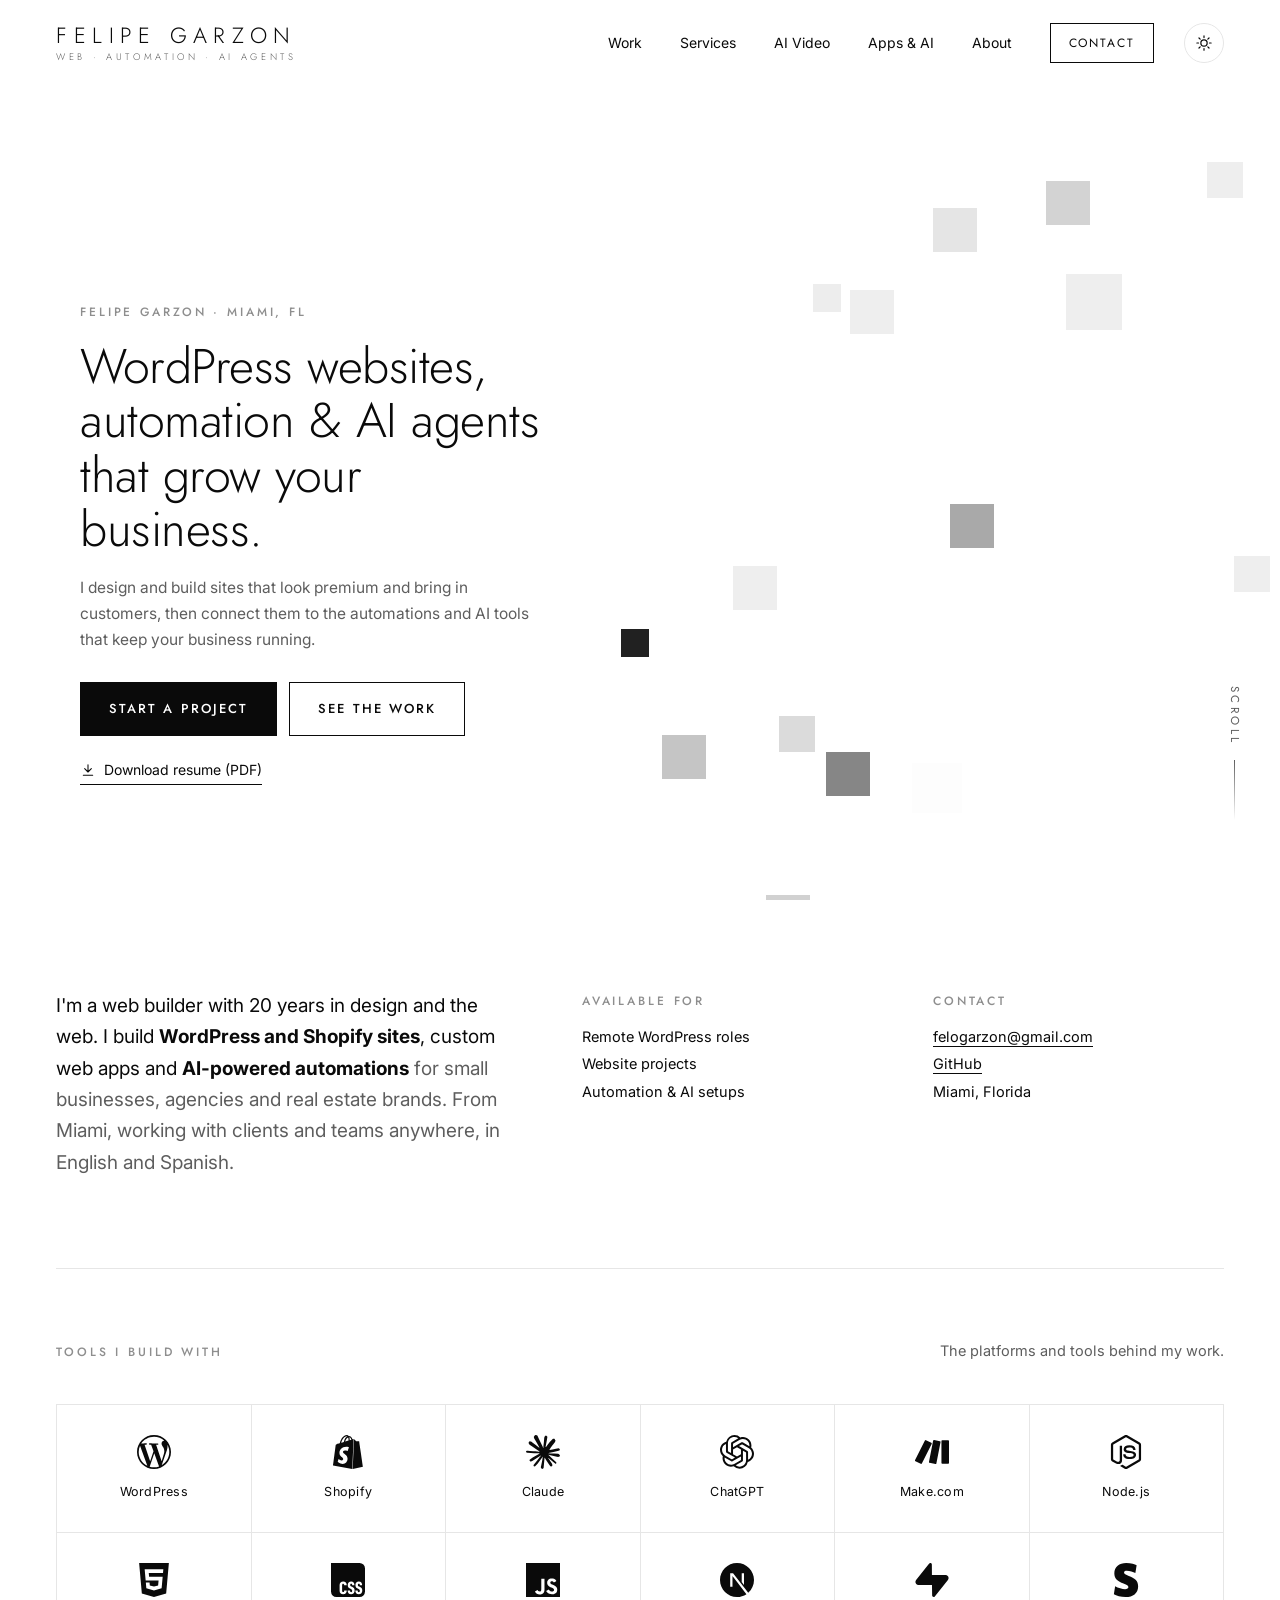
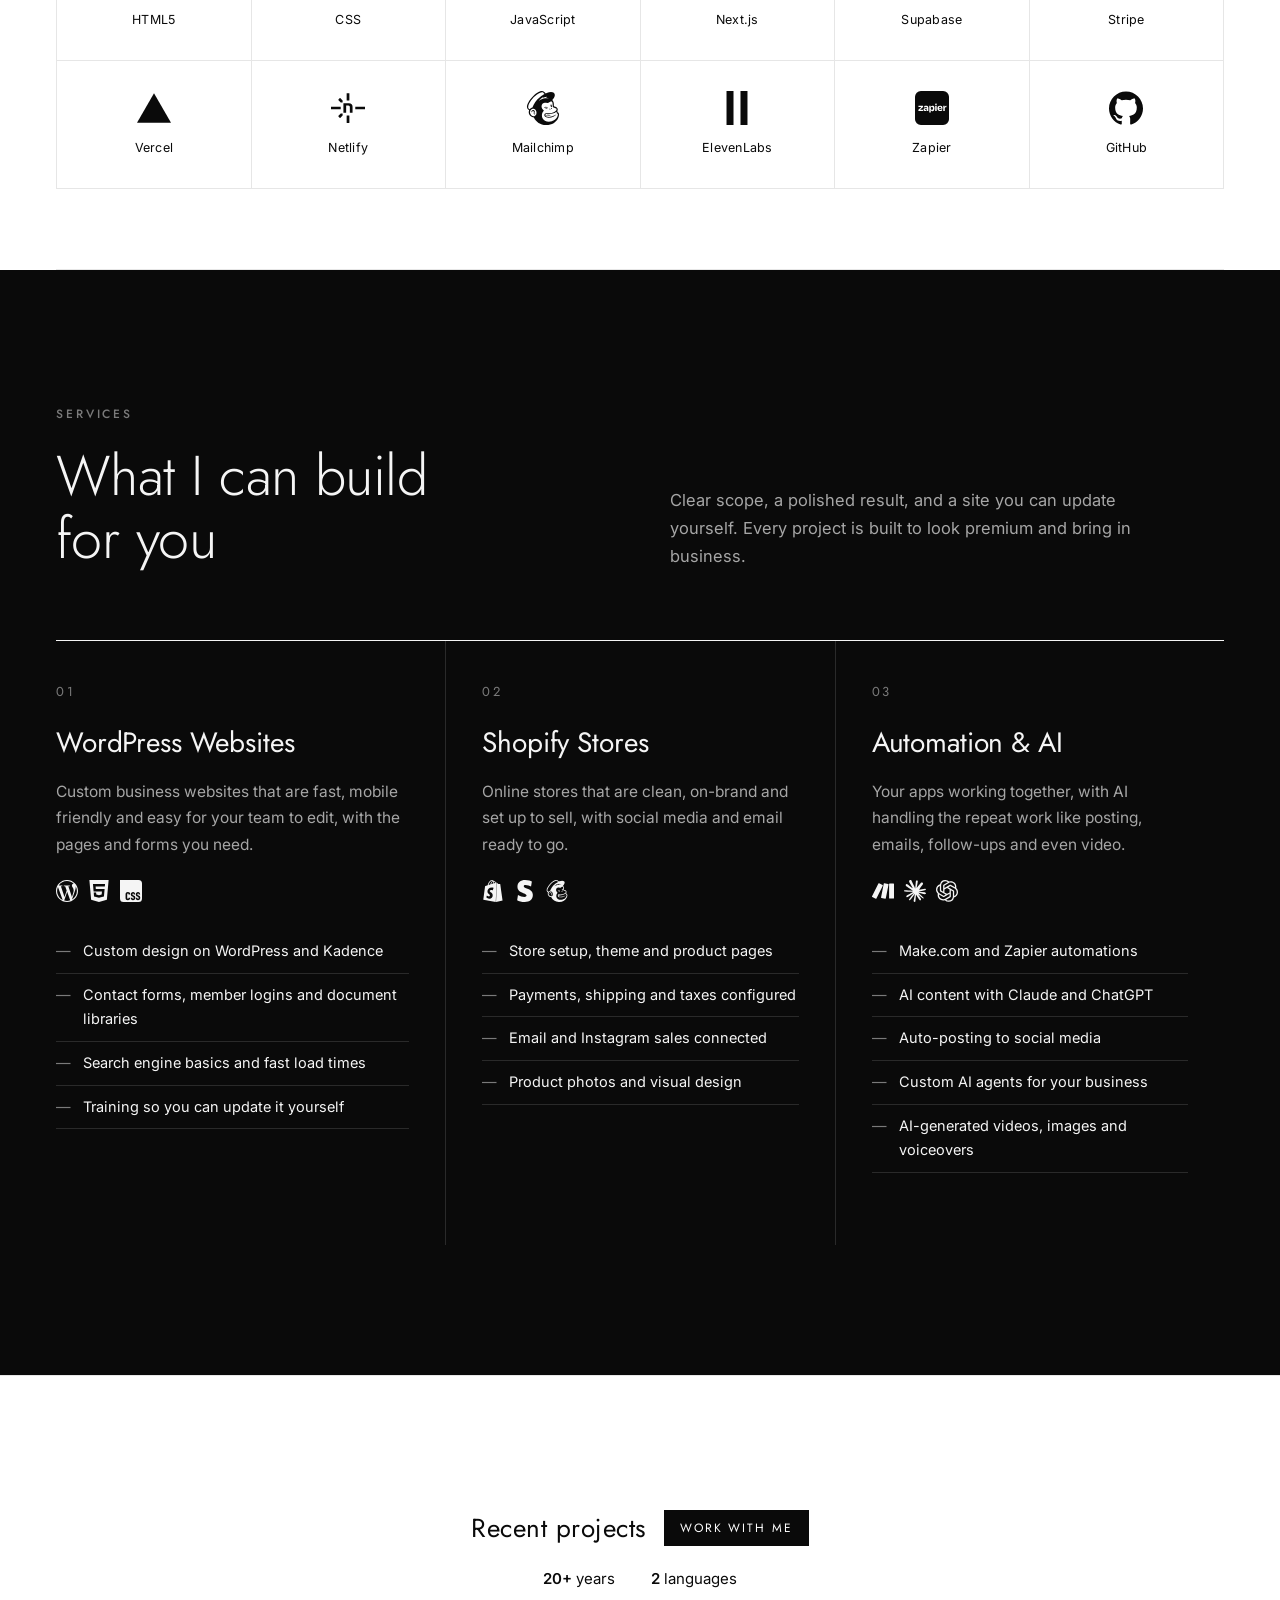
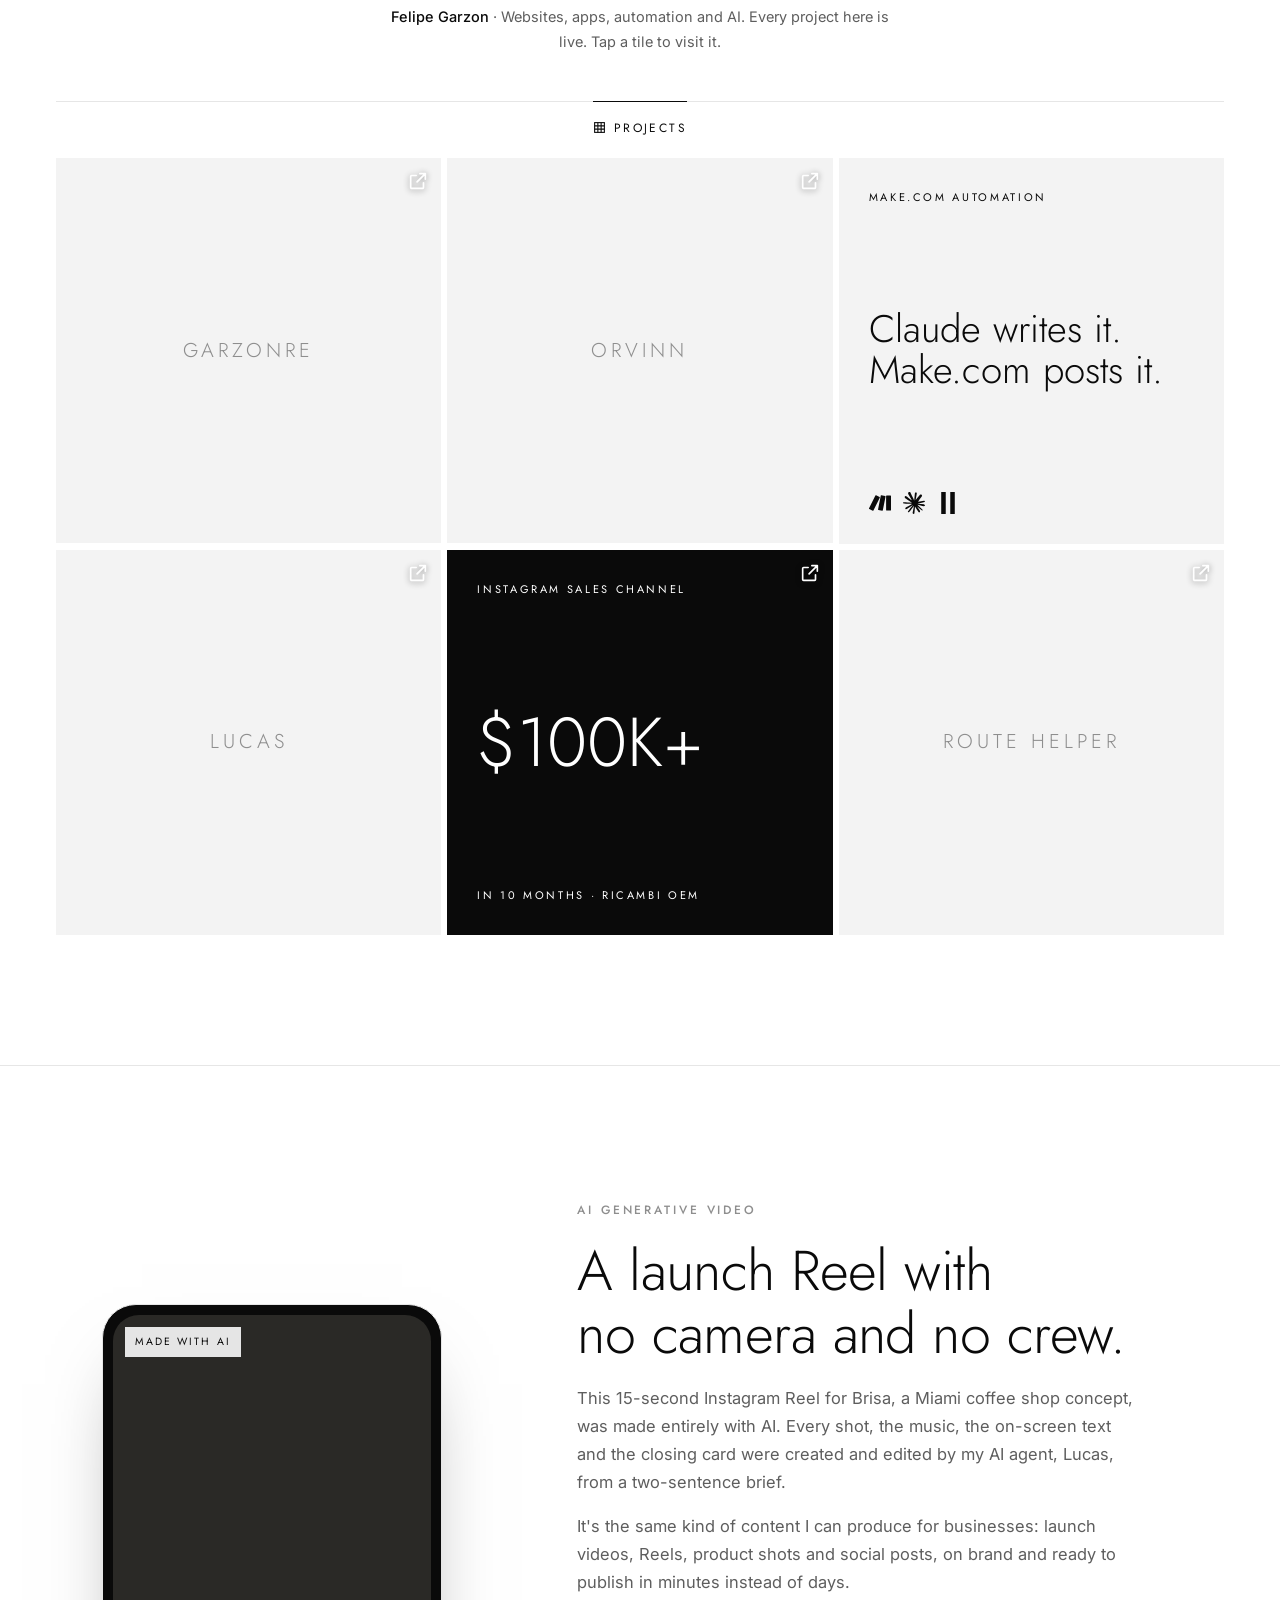
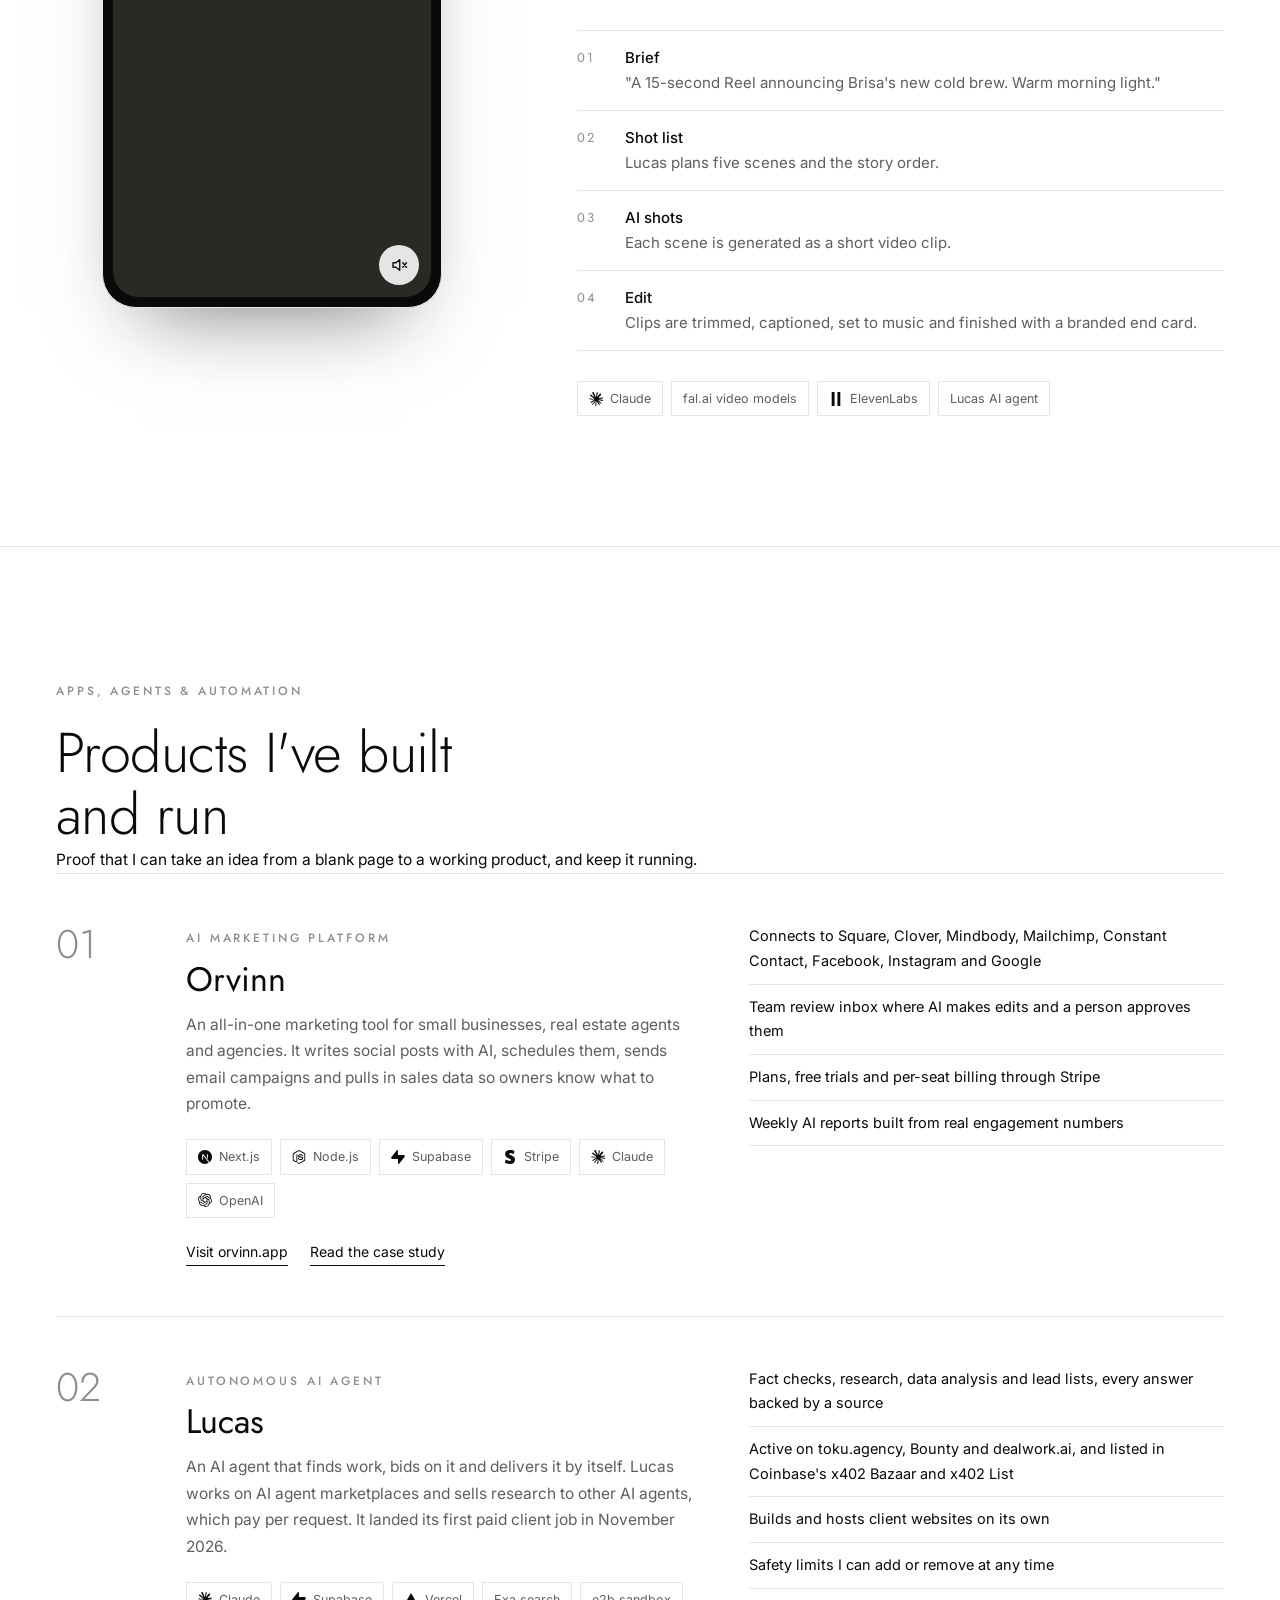
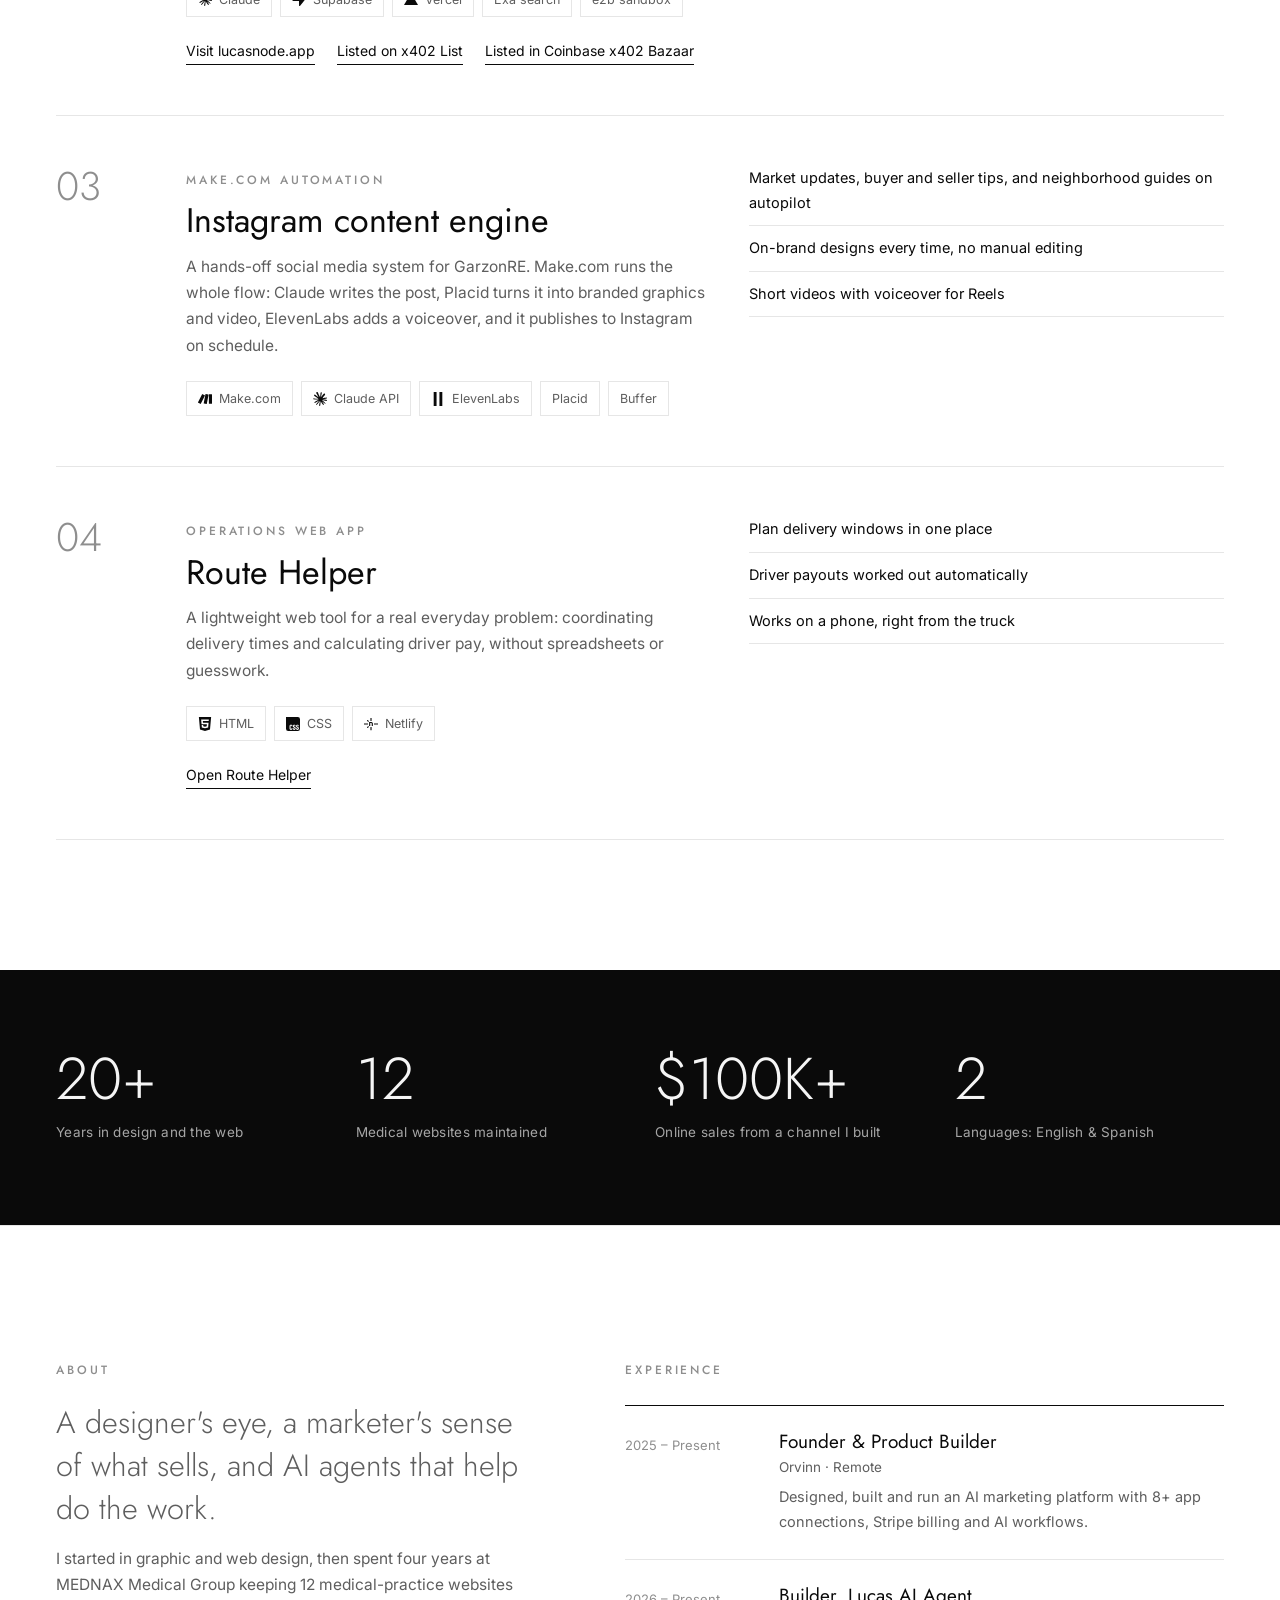
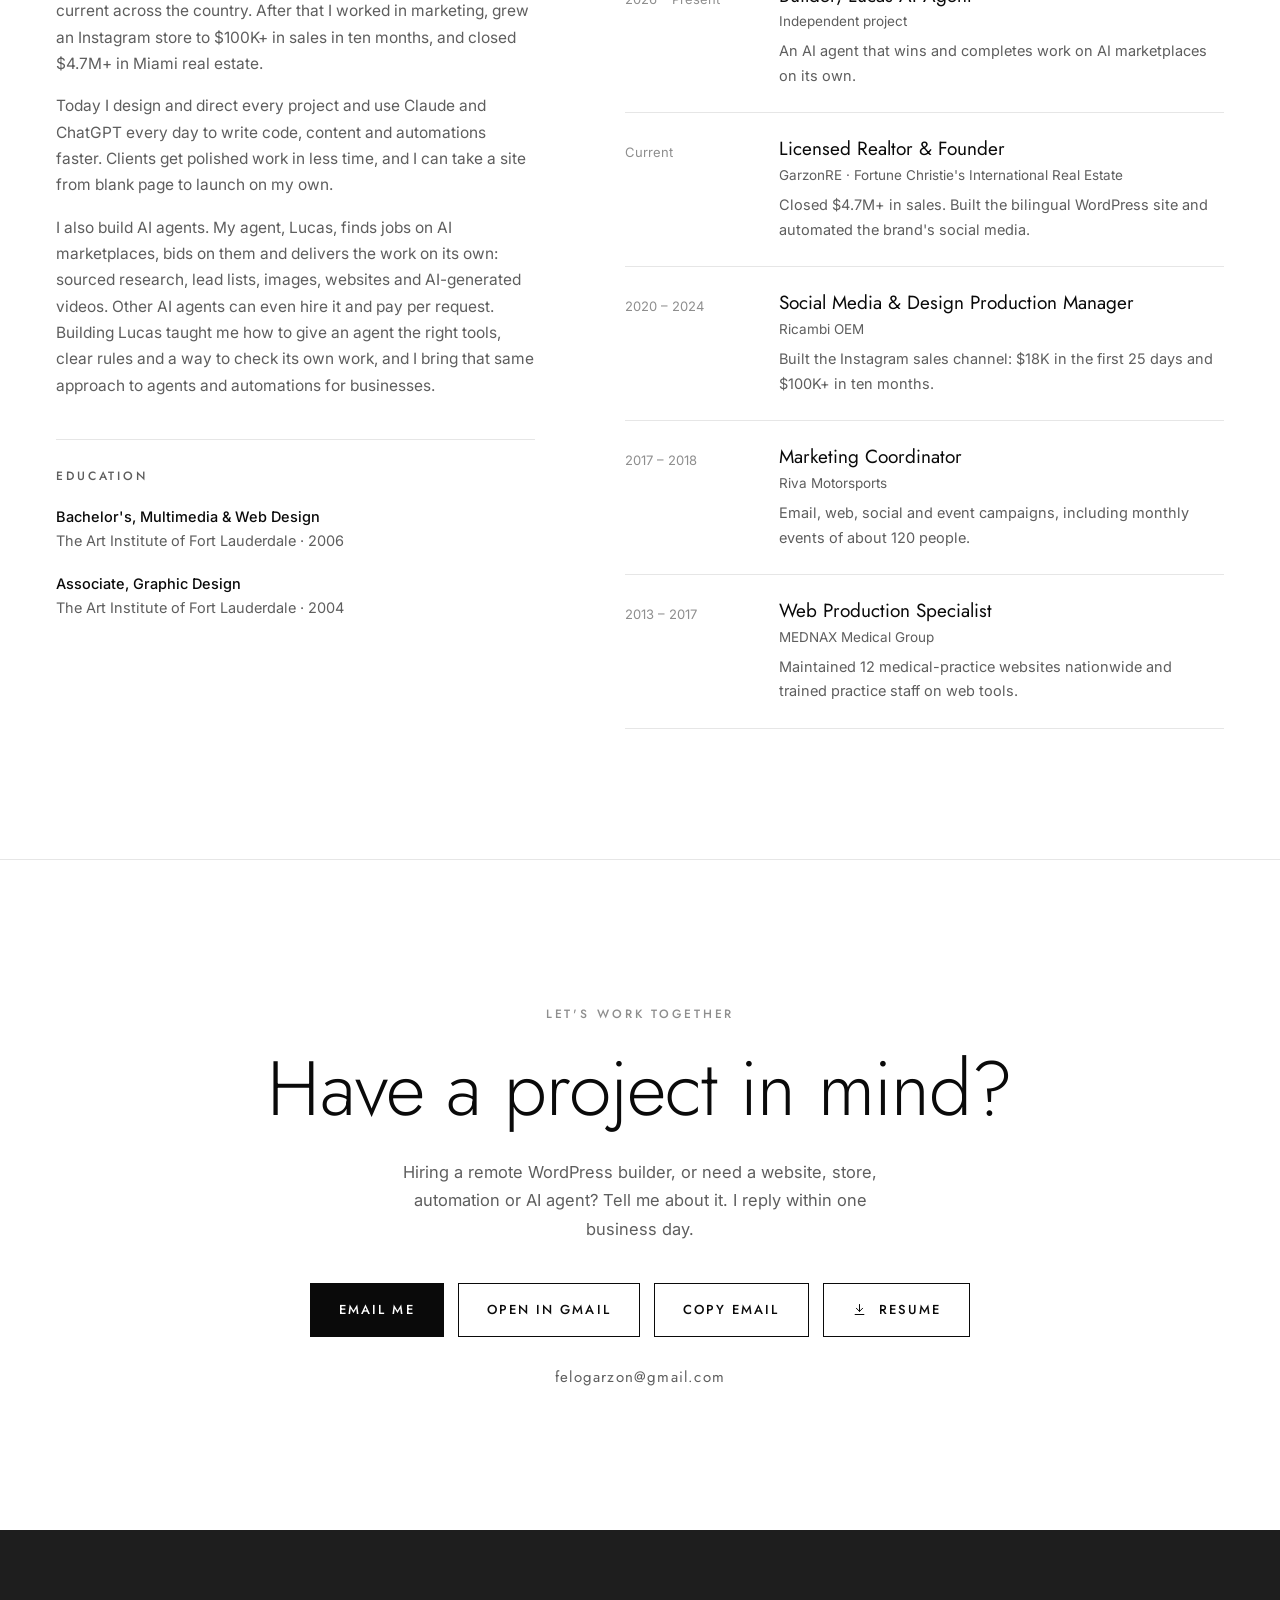
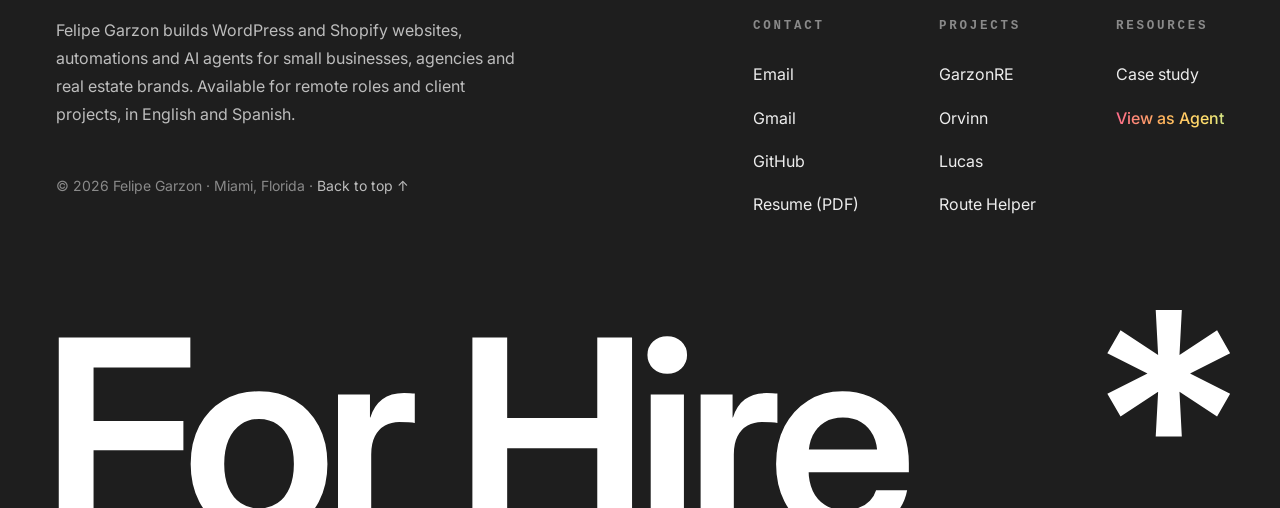
==== commit 2ce2acd9: "Add F favicon" ====
--- a/index.html
+++ b/index.html
@@ -3,6 +3,8 @@
 <head>
 <meta charset="UTF-8">
 <meta name="viewport" content="width=device-width, initial-scale=1.0">
+<link rel="icon" href="favicon.ico" sizes="any">
+<link rel="apple-touch-icon" href="apple-touch-icon.png">
 <title>Felipe Garzon — WordPress Websites, Automation & AI Agents</title>
 <meta name="description" content="Felipe Garzon builds WordPress and Shopify websites, Make.com automations and AI tools with Claude and ChatGPT. Miami-based, available for remote work.">
 <meta property="og:title" content="Felipe Garzon — WordPress Websites, Automation & AI">
@@ -521,9 +523,9 @@
         <h3>Lucas</h3>
         <p>An AI agent that finds work, bids on it and delivers it by itself. Lucas works on AI agent marketplaces and sells research to other AI agents, which pay per request. It landed its first paid client job in November 2026.</p>
         <div class="stack"><span><svg style="fill:var(--fg)"><use href="#i-claude"/></svg>Claude</span><span><svg style="fill:var(--fg)"><use href="#i-supabase"/></svg>Supabase</span><span><svg style="fill:var(--fg)"><use href="#i-vercel"/></svg>Vercel</span><span>Exa search</span><span>e2b sandbox</span></div>
-        <div class="links"><a class="ul" href="https://lucasnode.app/" target="_blank" rel="noopener">Visit lucasnode.app</a></div>
-      </div>
-      <ul><li>Fact checks, research, data analysis and lead lists, every answer backed by a source</li><li>Active on toku.agency, Bounty and dealwork.ai</li><li>Builds and hosts client websites on its own</li><li>Safety limits I can add or remove at any time</li></ul>
+        <div class="links"><a class="ul" href="https://lucasnode.app/" target="_blank" rel="noopener">Visit lucasnode.app</a><a class="ul" href="https://x402-list.com/services/lucas" target="_blank" rel="noopener">Listed on x402 List</a><a class="ul" href="https://api.cdp.coinbase.com/platform/v2/x402/discovery/search?query=lucas" target="_blank" rel="noopener">Listed in Coinbase x402 Bazaar</a></div>
+      </div>
+      <ul><li>Fact checks, research, data analysis and lead lists, every answer backed by a source</li><li>Active on toku.agency, Bounty and dealwork.ai, and listed in Coinbase's x402 Bazaar and x402 List</li><li>Builds and hosts client websites on its own</li><li>Safety limits I can add or remove at any time</li></ul>
     </div>
 
     <div class="prod reveal">
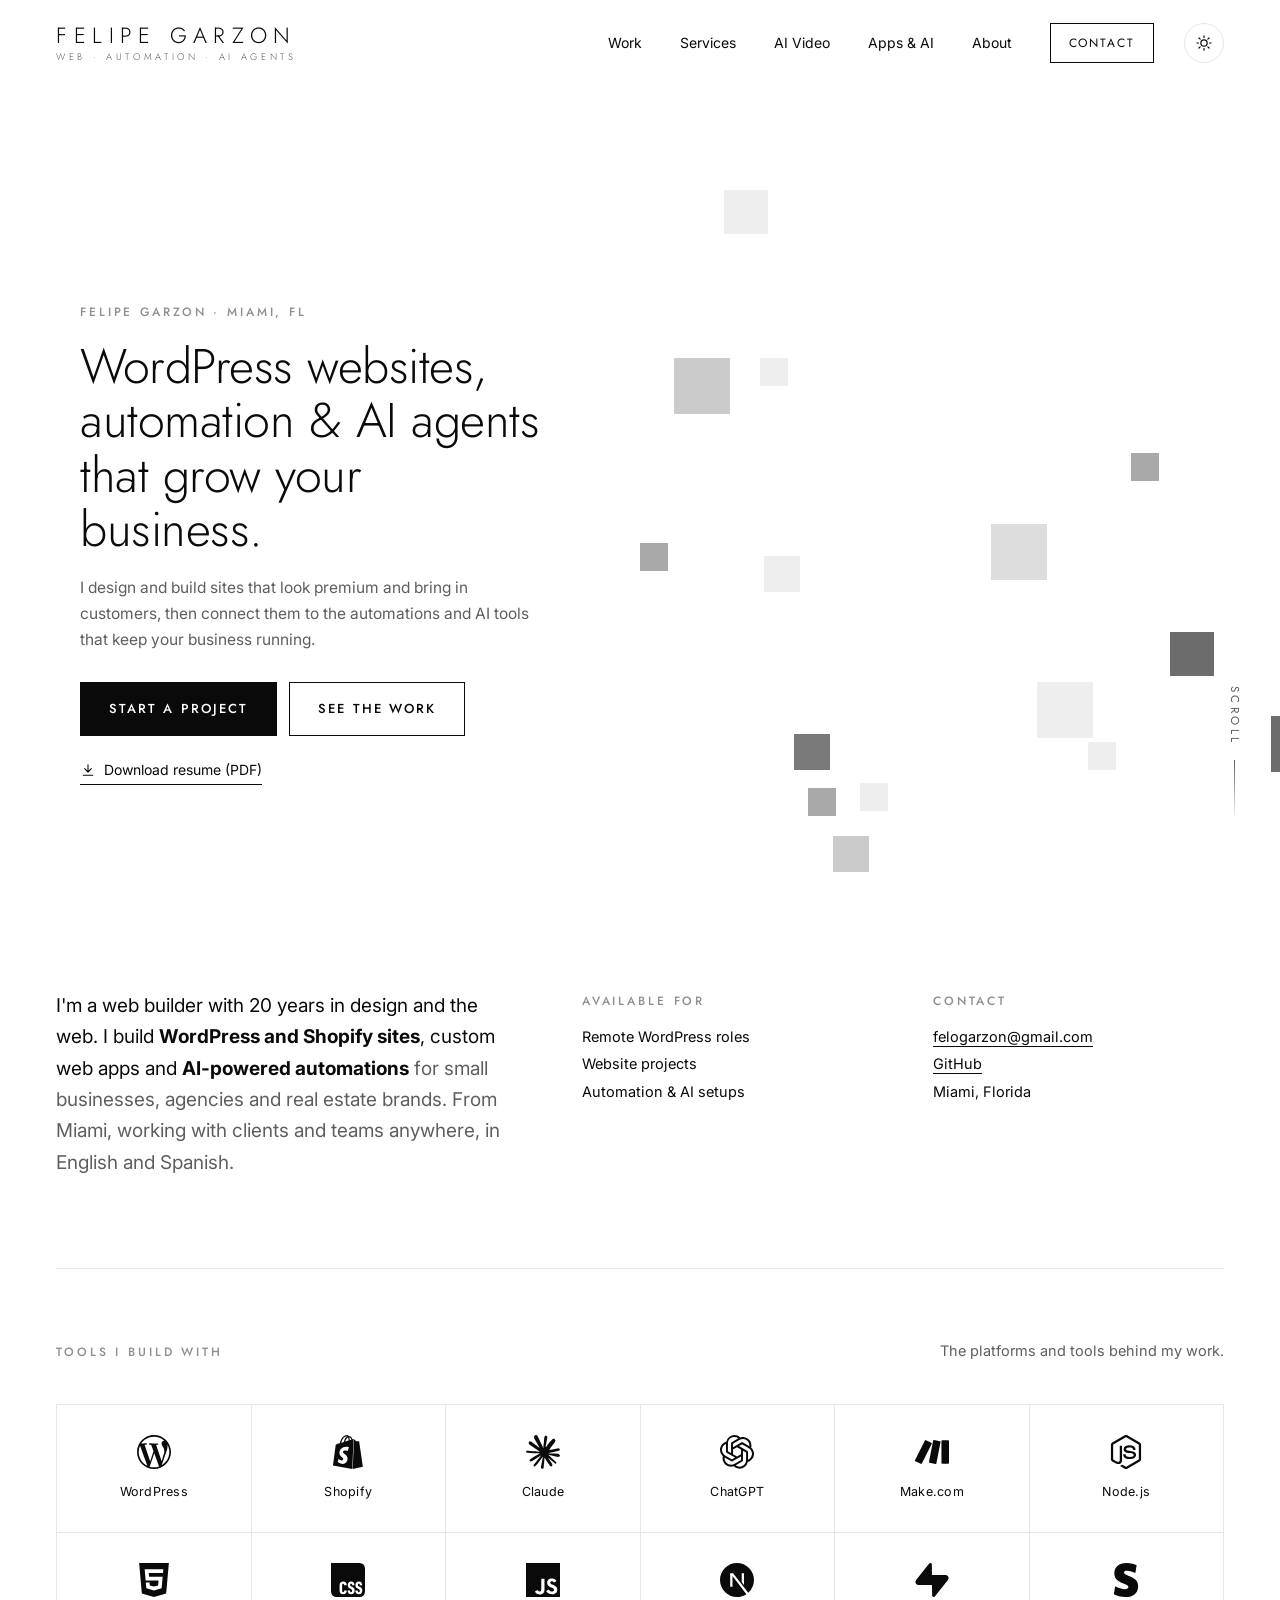
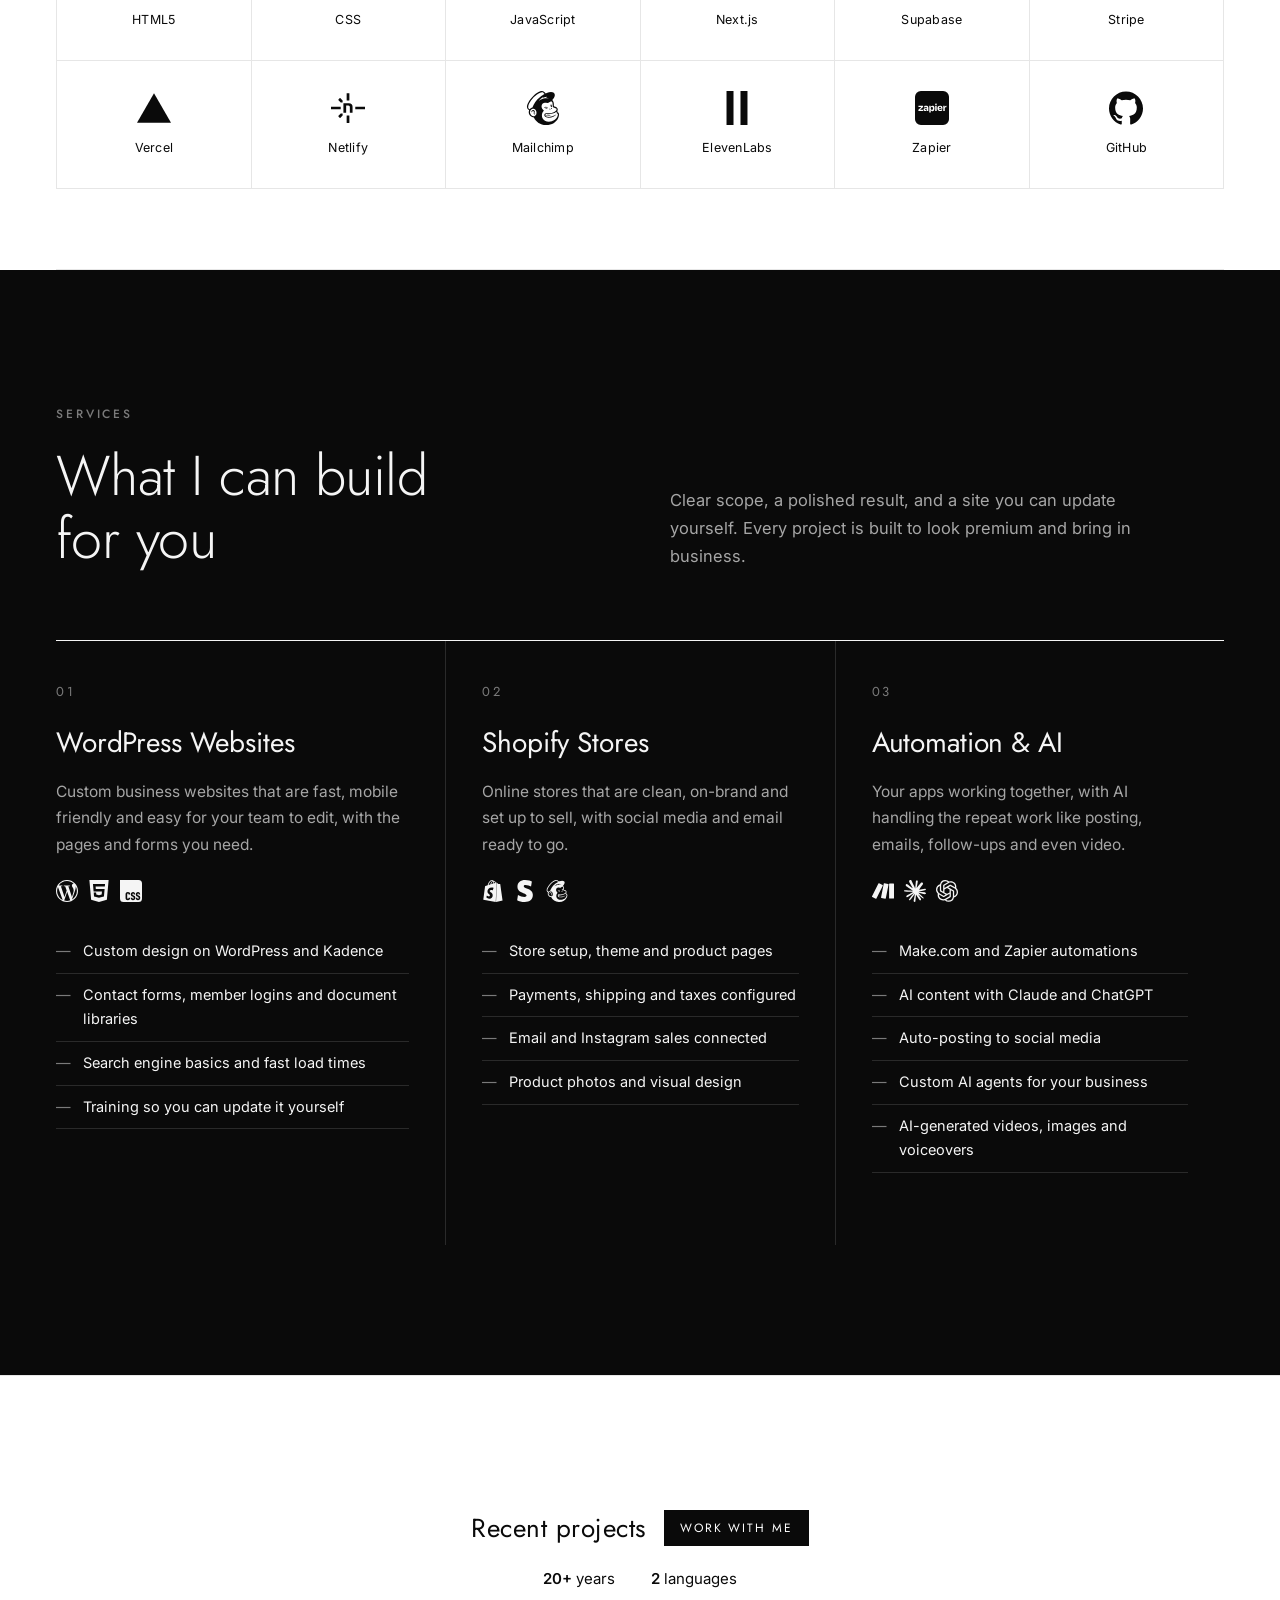
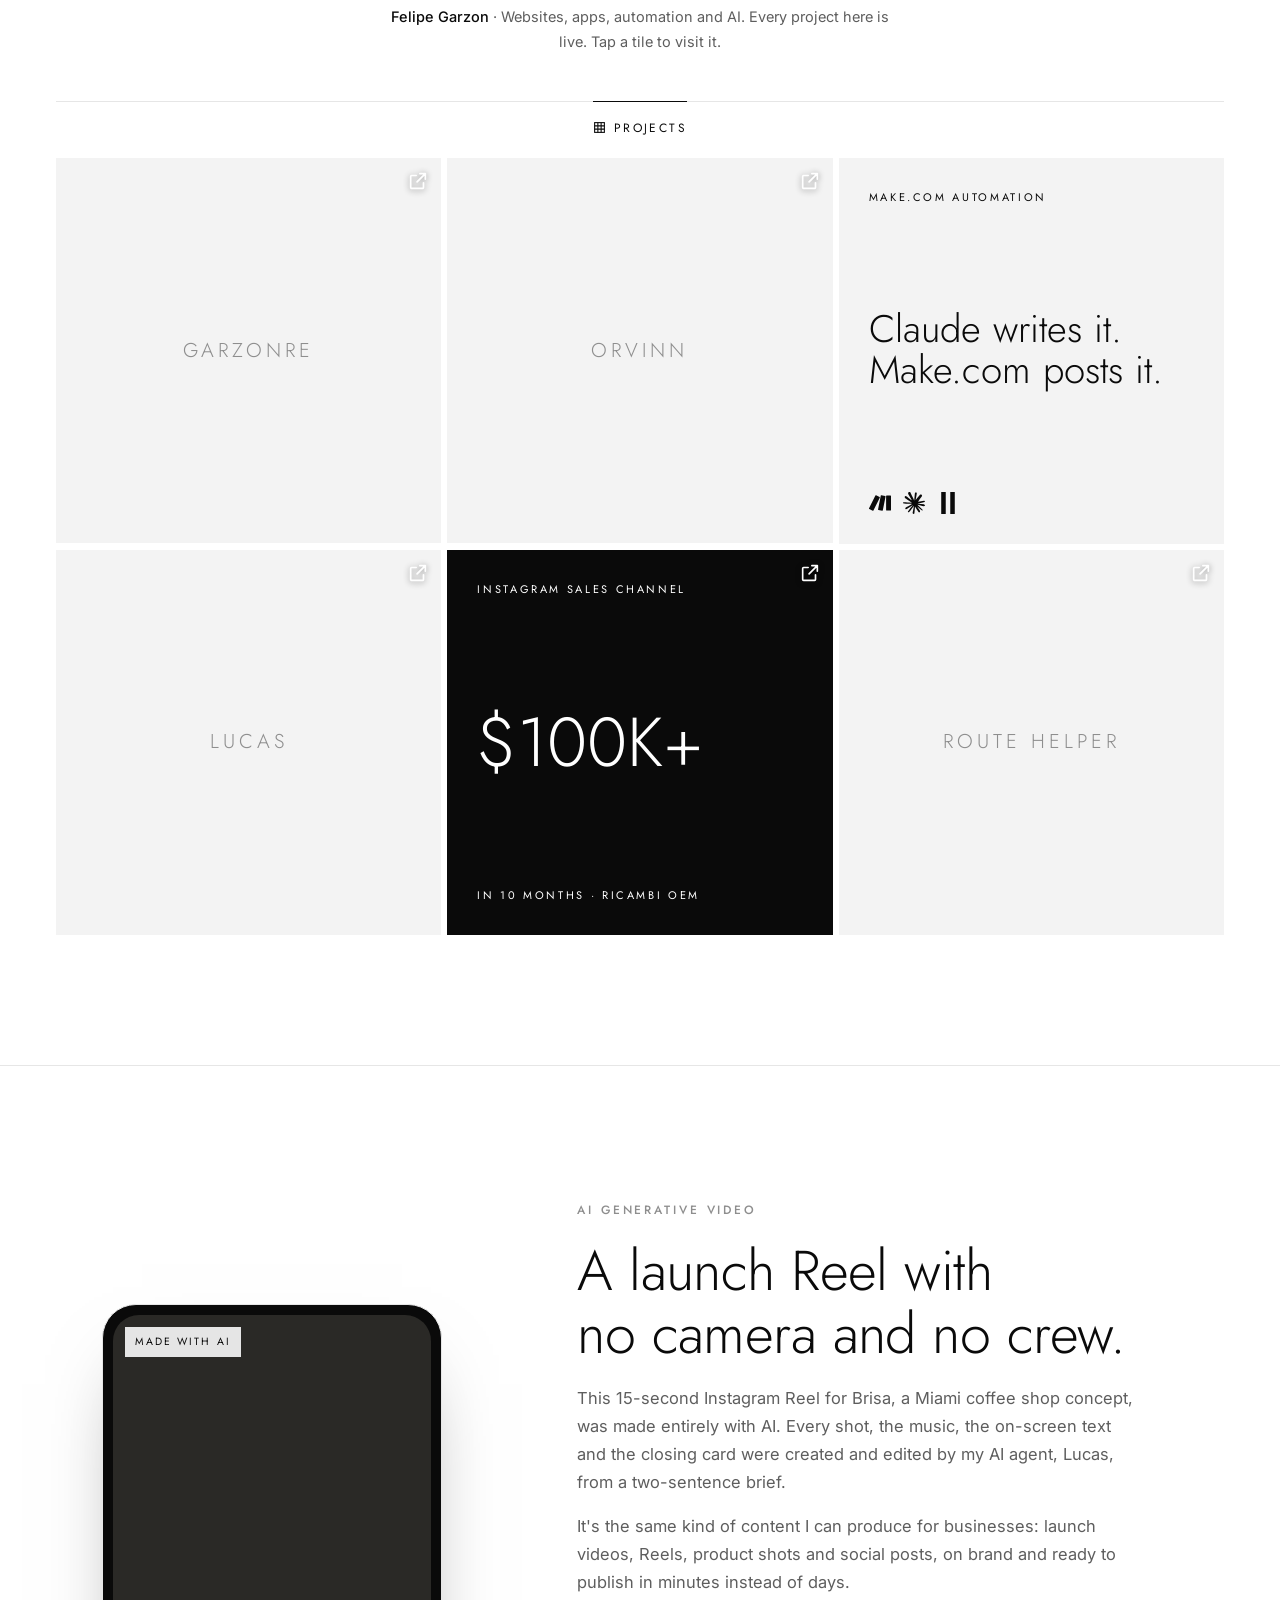
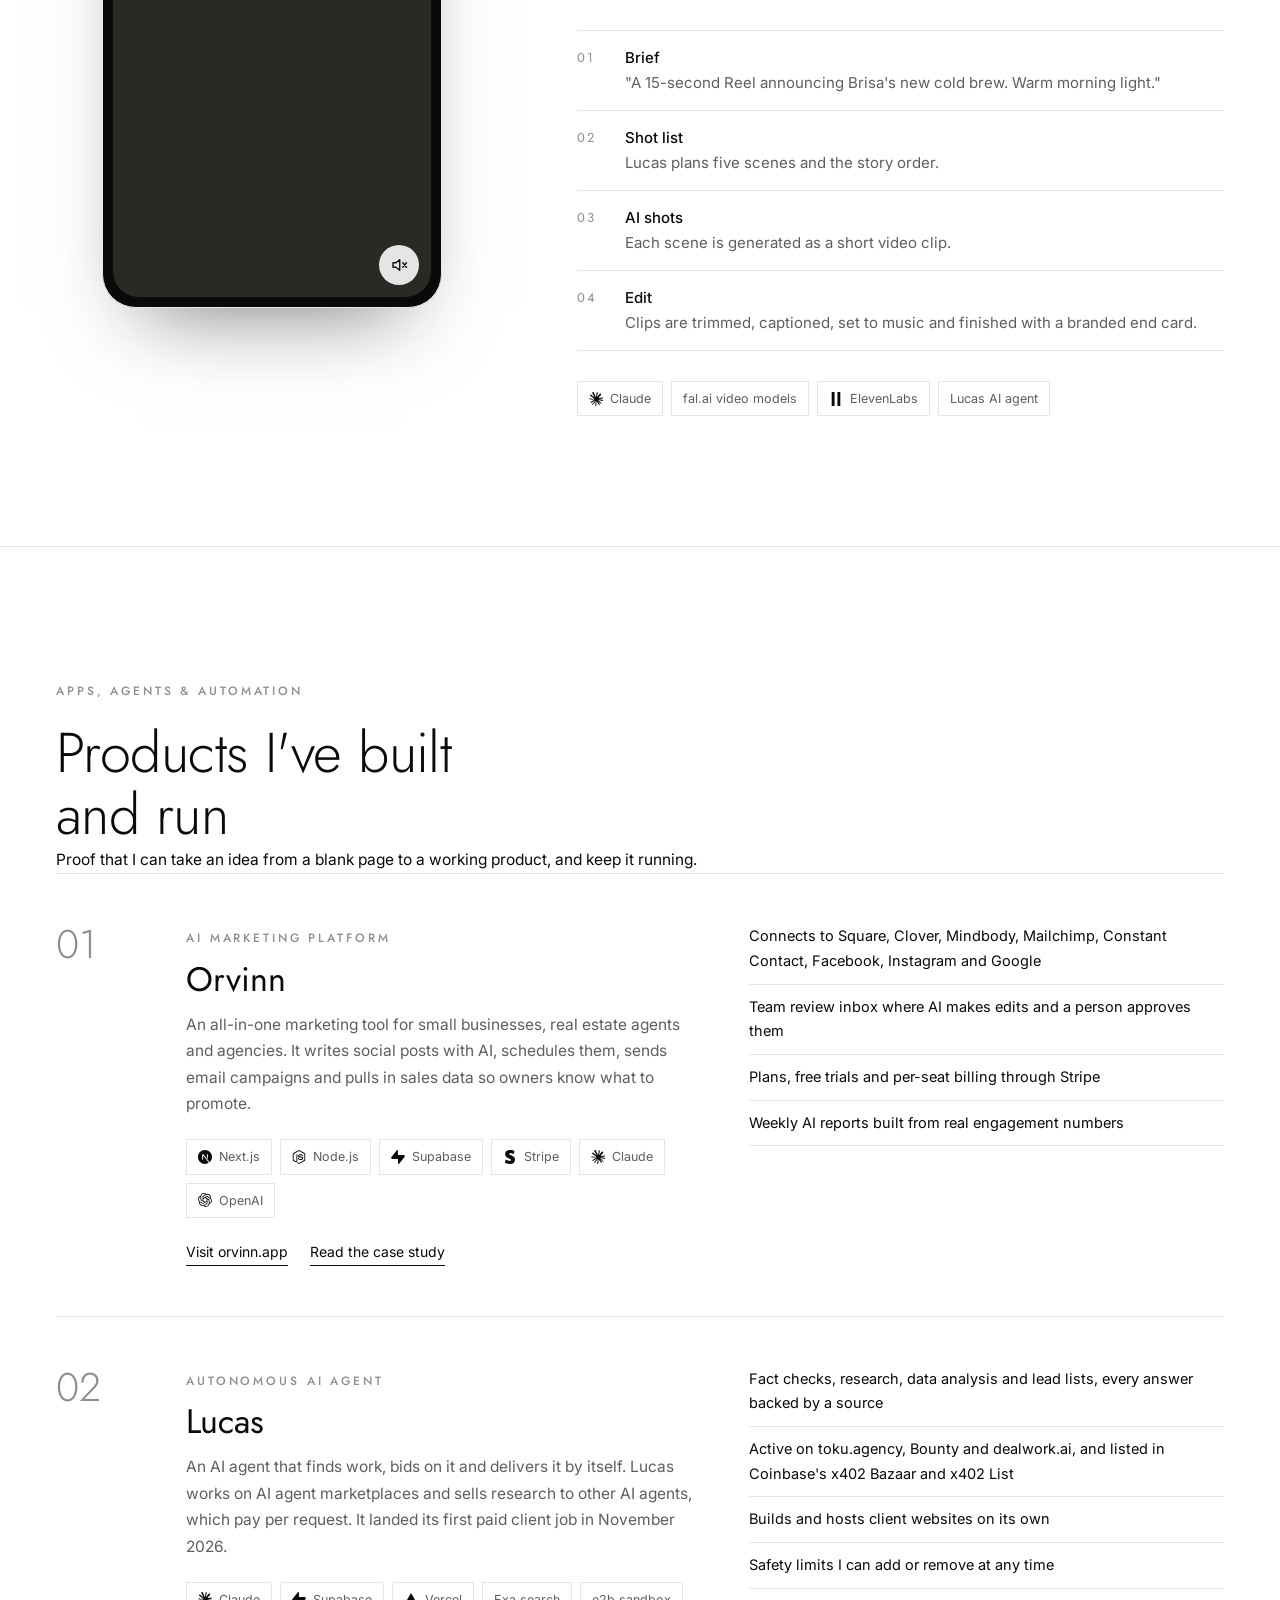
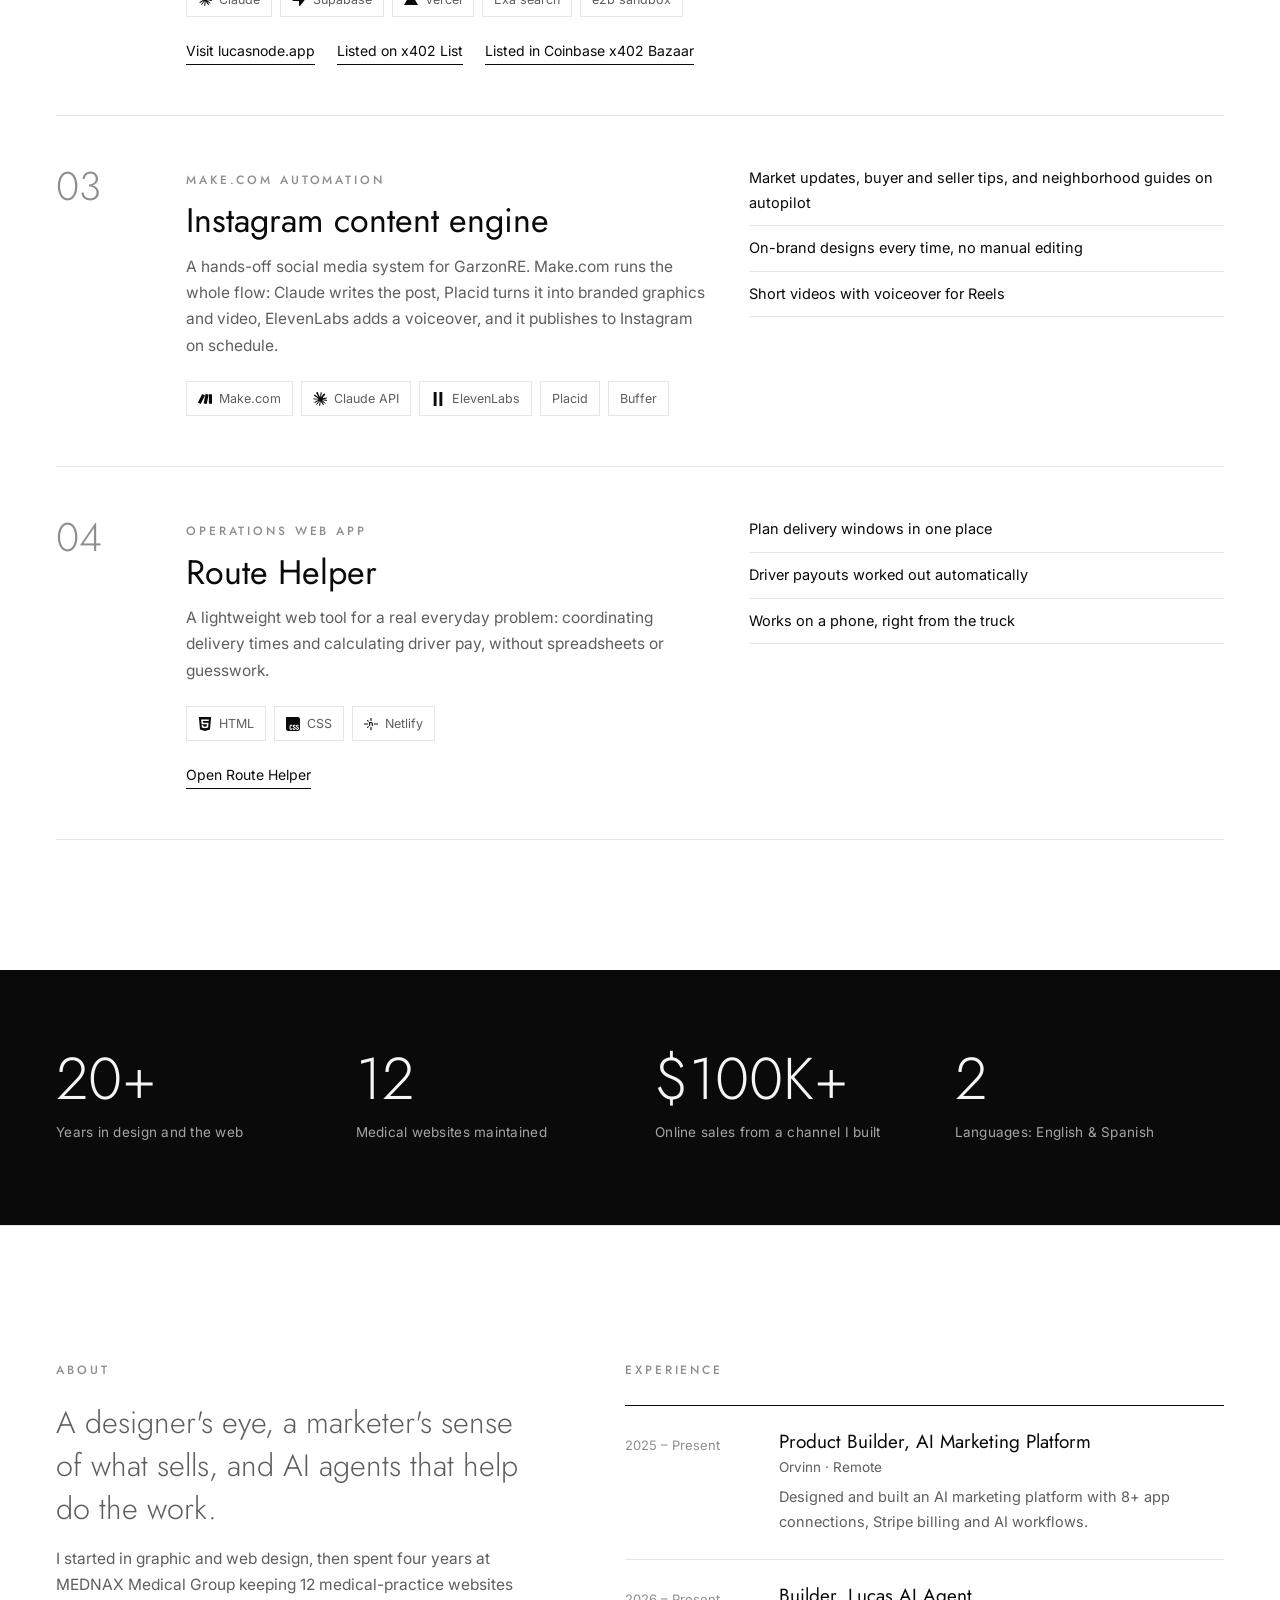
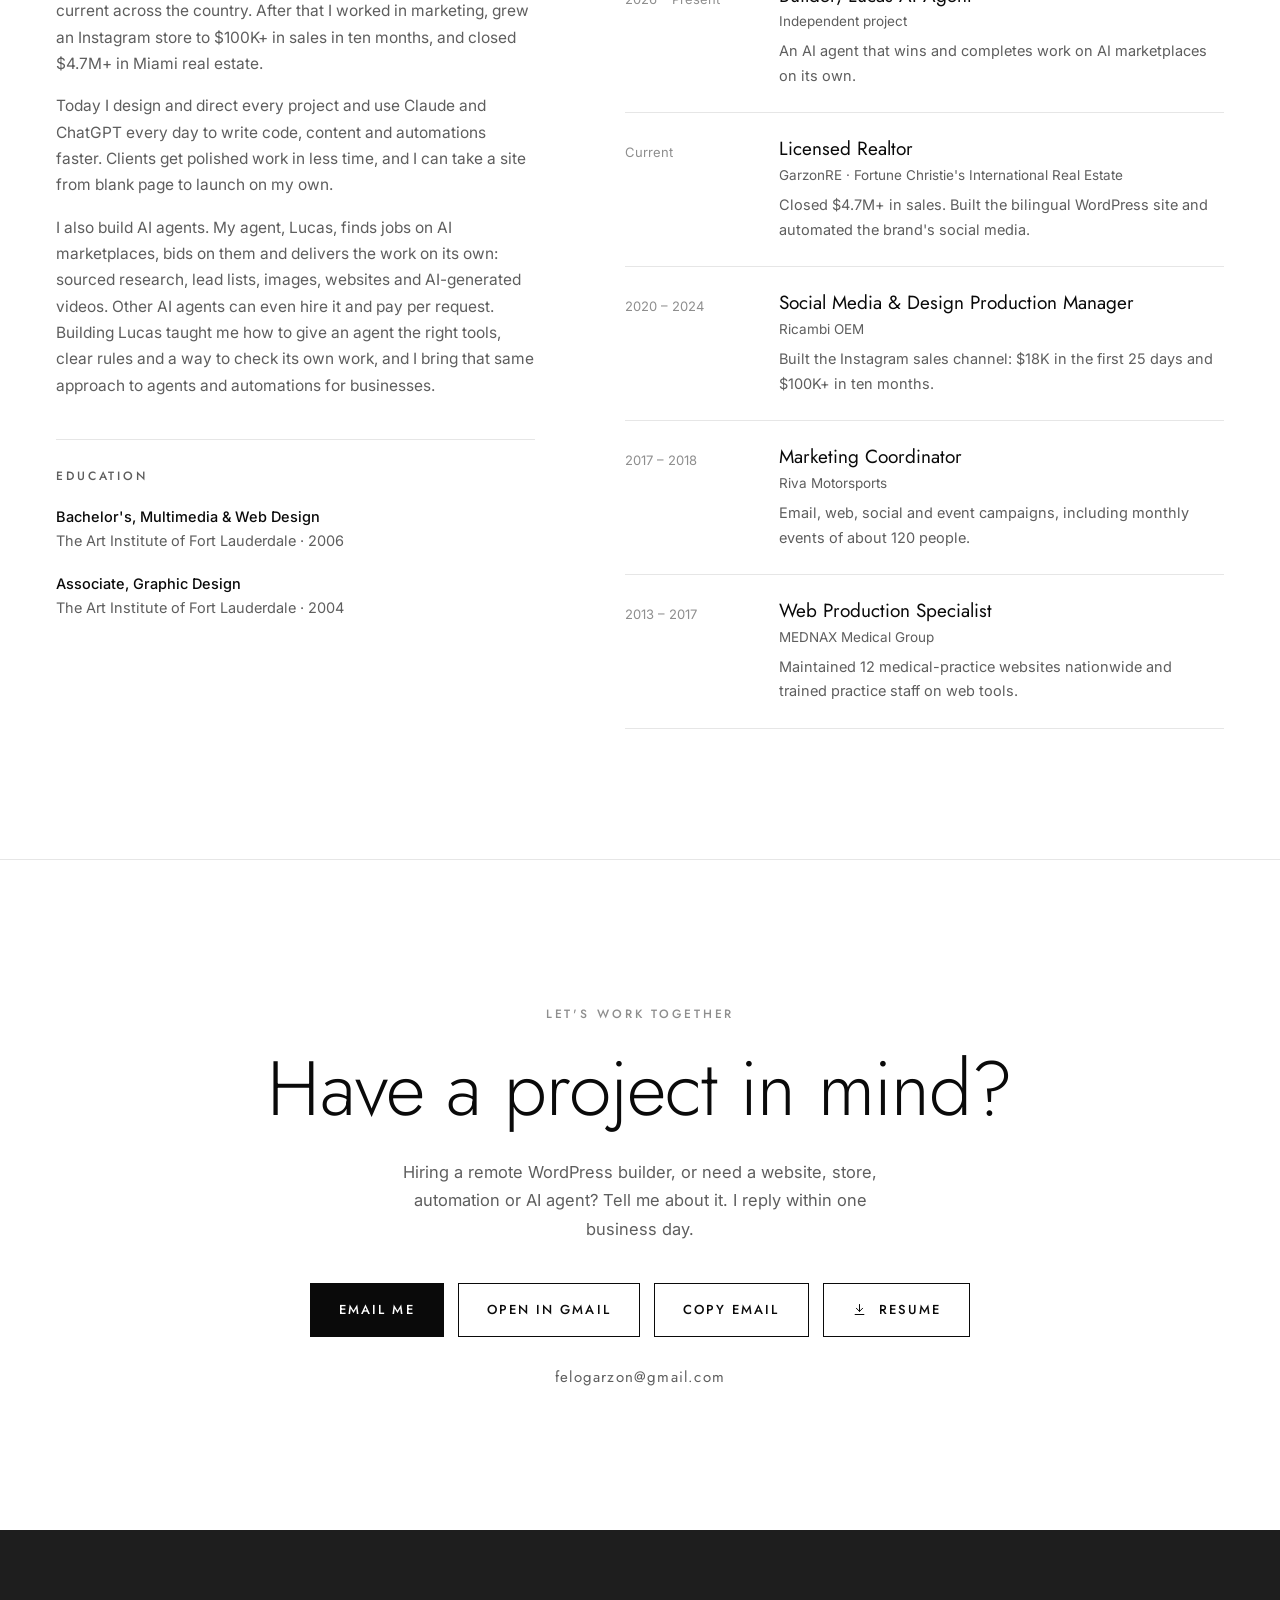
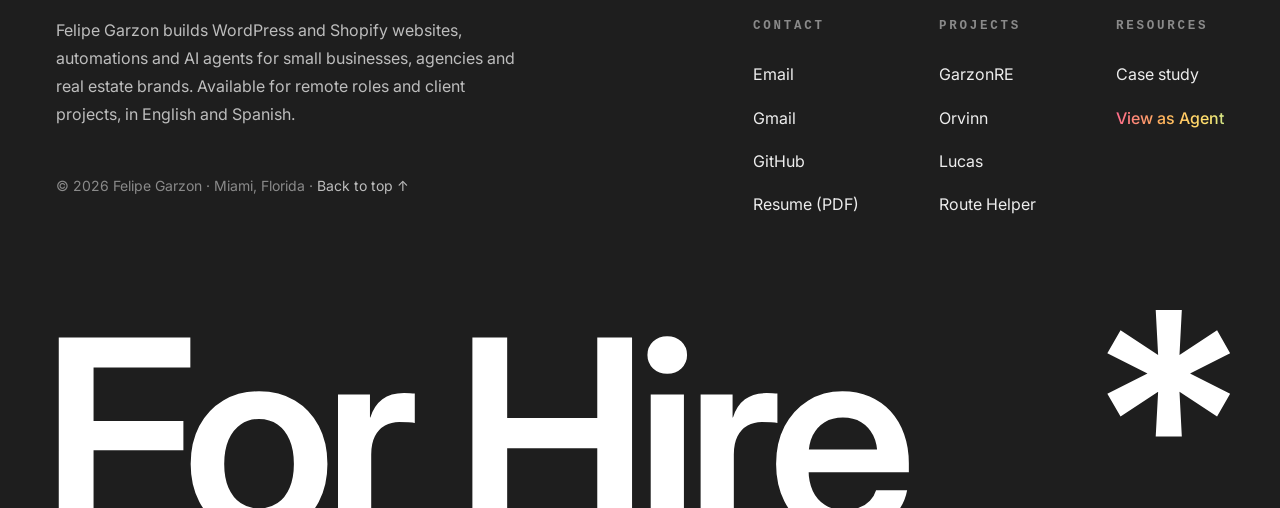
==== commit 2af1a578: "Update resume and job titles" ====
--- a/index.html
+++ b/index.html
@@ -581,9 +581,9 @@
     <div class="reveal">
       <span class="label">Experience</span>
       <ul class="xp" style="margin-top:22px">
-        <li><span class="yr">2025 – Present</span><div><h4>Founder &amp; Product Builder</h4><div class="org">Orvinn · Remote</div><p>Designed, built and run an AI marketing platform with 8+ app connections, Stripe billing and AI workflows.</p></div></li>
+        <li><span class="yr">2025 – Present</span><div><h4>Product Builder, AI Marketing Platform</h4><div class="org">Orvinn · Remote</div><p>Designed and built an AI marketing platform with 8+ app connections, Stripe billing and AI workflows.</p></div></li>
         <li><span class="yr">2026 – Present</span><div><h4>Builder, Lucas AI Agent</h4><div class="org">Independent project</div><p>An AI agent that wins and completes work on AI marketplaces on its own.</p></div></li>
-        <li><span class="yr">Current</span><div><h4>Licensed Realtor &amp; Founder</h4><div class="org">GarzonRE · Fortune Christie's International Real Estate</div><p>Closed $4.7M+ in sales. Built the bilingual WordPress site and automated the brand's social media.</p></div></li>
+        <li><span class="yr">Current</span><div><h4>Licensed Realtor</h4><div class="org">GarzonRE · Fortune Christie's International Real Estate</div><p>Closed $4.7M+ in sales. Built the bilingual WordPress site and automated the brand's social media.</p></div></li>
         <li><span class="yr">2020 – 2024</span><div><h4>Social Media &amp; Design Production Manager</h4><div class="org">Ricambi OEM</div><p>Built the Instagram sales channel: $18K in the first 25 days and $100K+ in ten months.</p></div></li>
         <li><span class="yr">2017 – 2018</span><div><h4>Marketing Coordinator</h4><div class="org">Riva Motorsports</div><p>Email, web, social and event campaigns, including monthly events of about 120 people.</p></div></li>
         <li><span class="yr">2013 – 2017</span><div><h4>Web Production Specialist</h4><div class="org">MEDNAX Medical Group</div><p>Maintained 12 medical-practice websites nationwide and trained practice staff on web tools.</p></div></li>
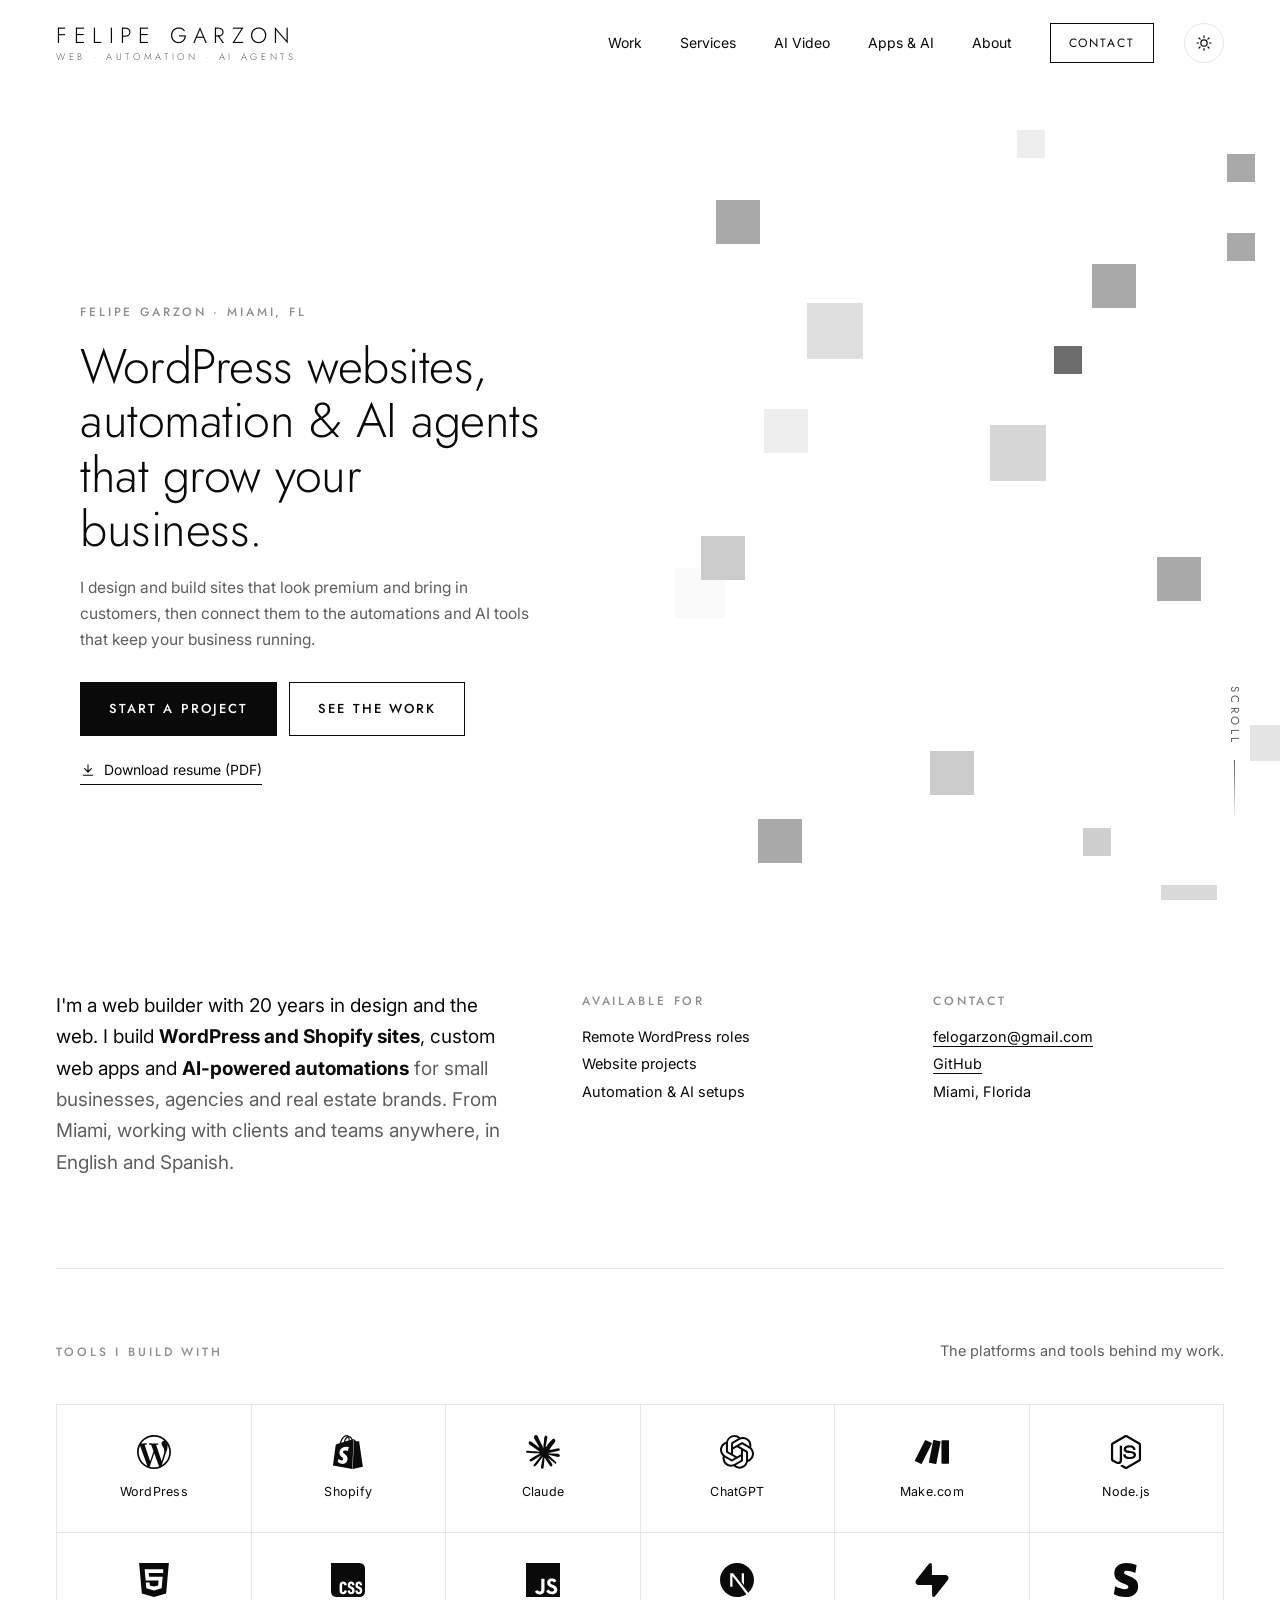
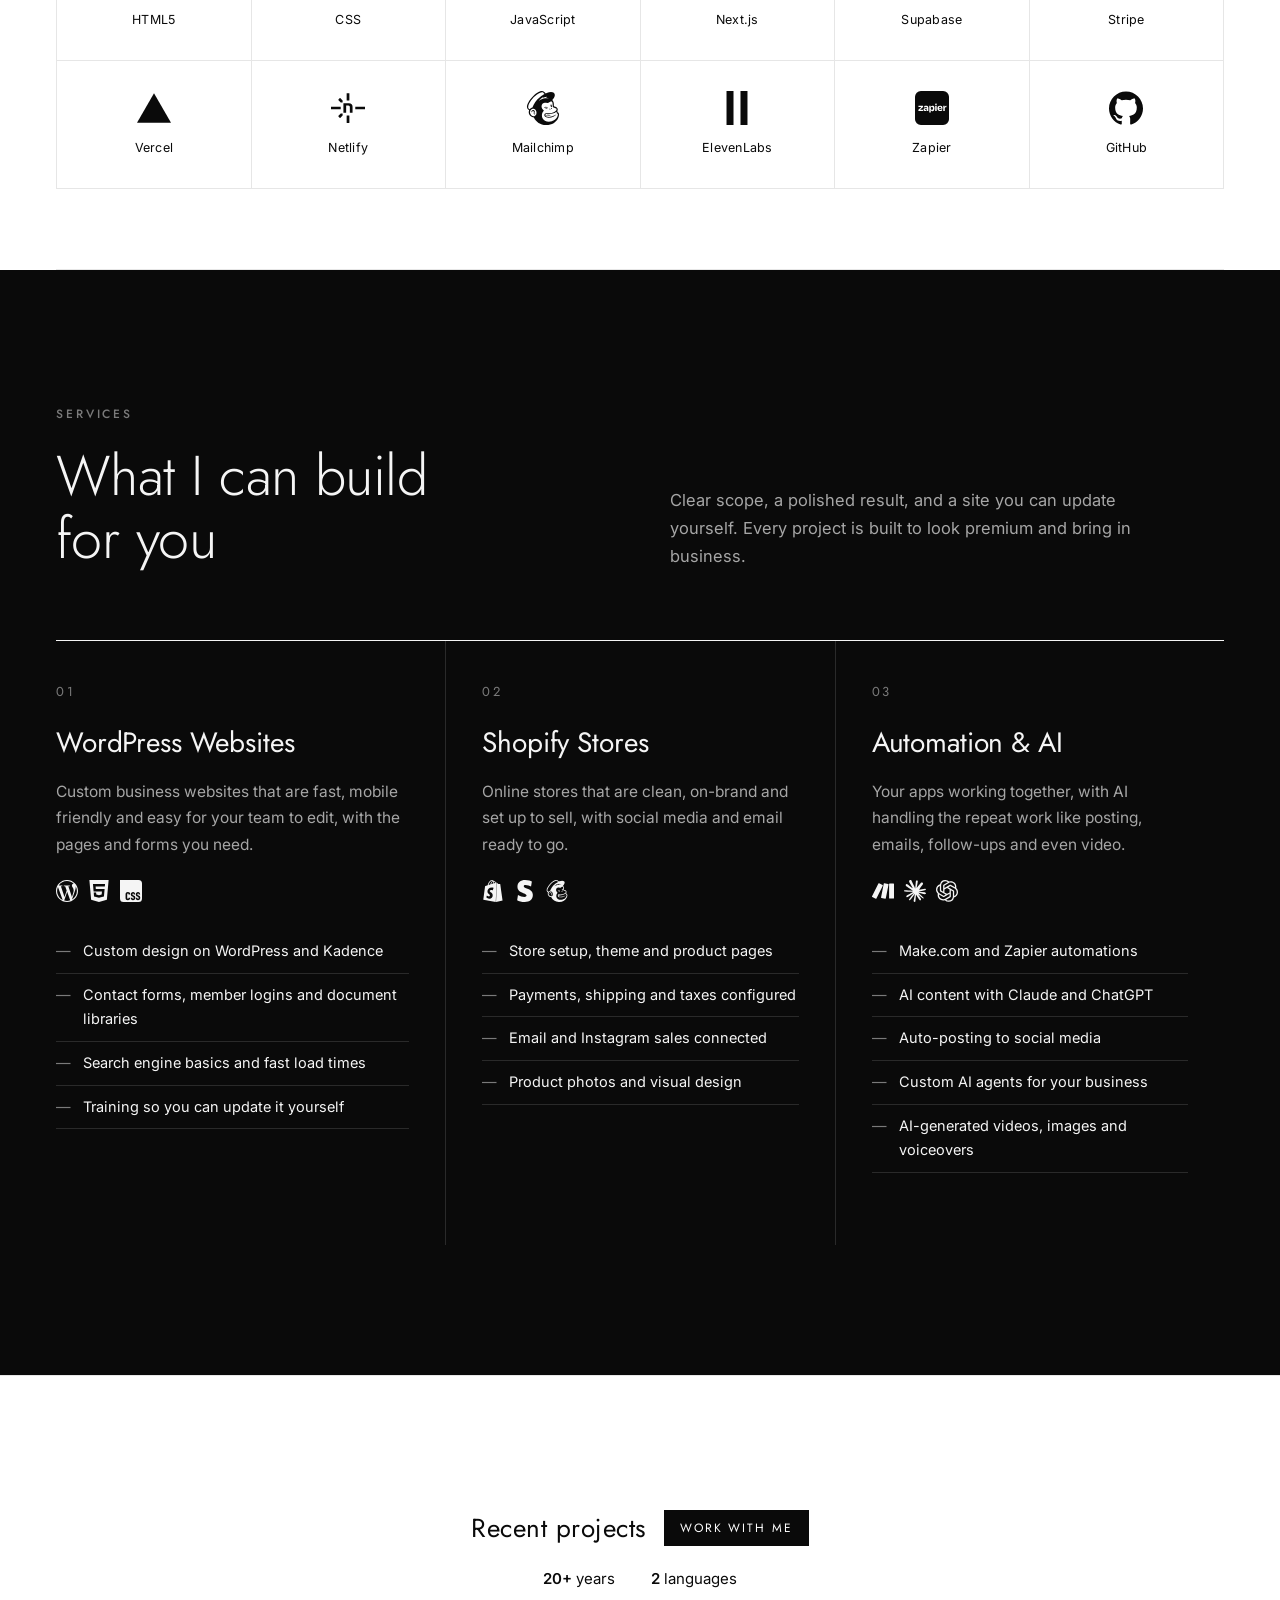
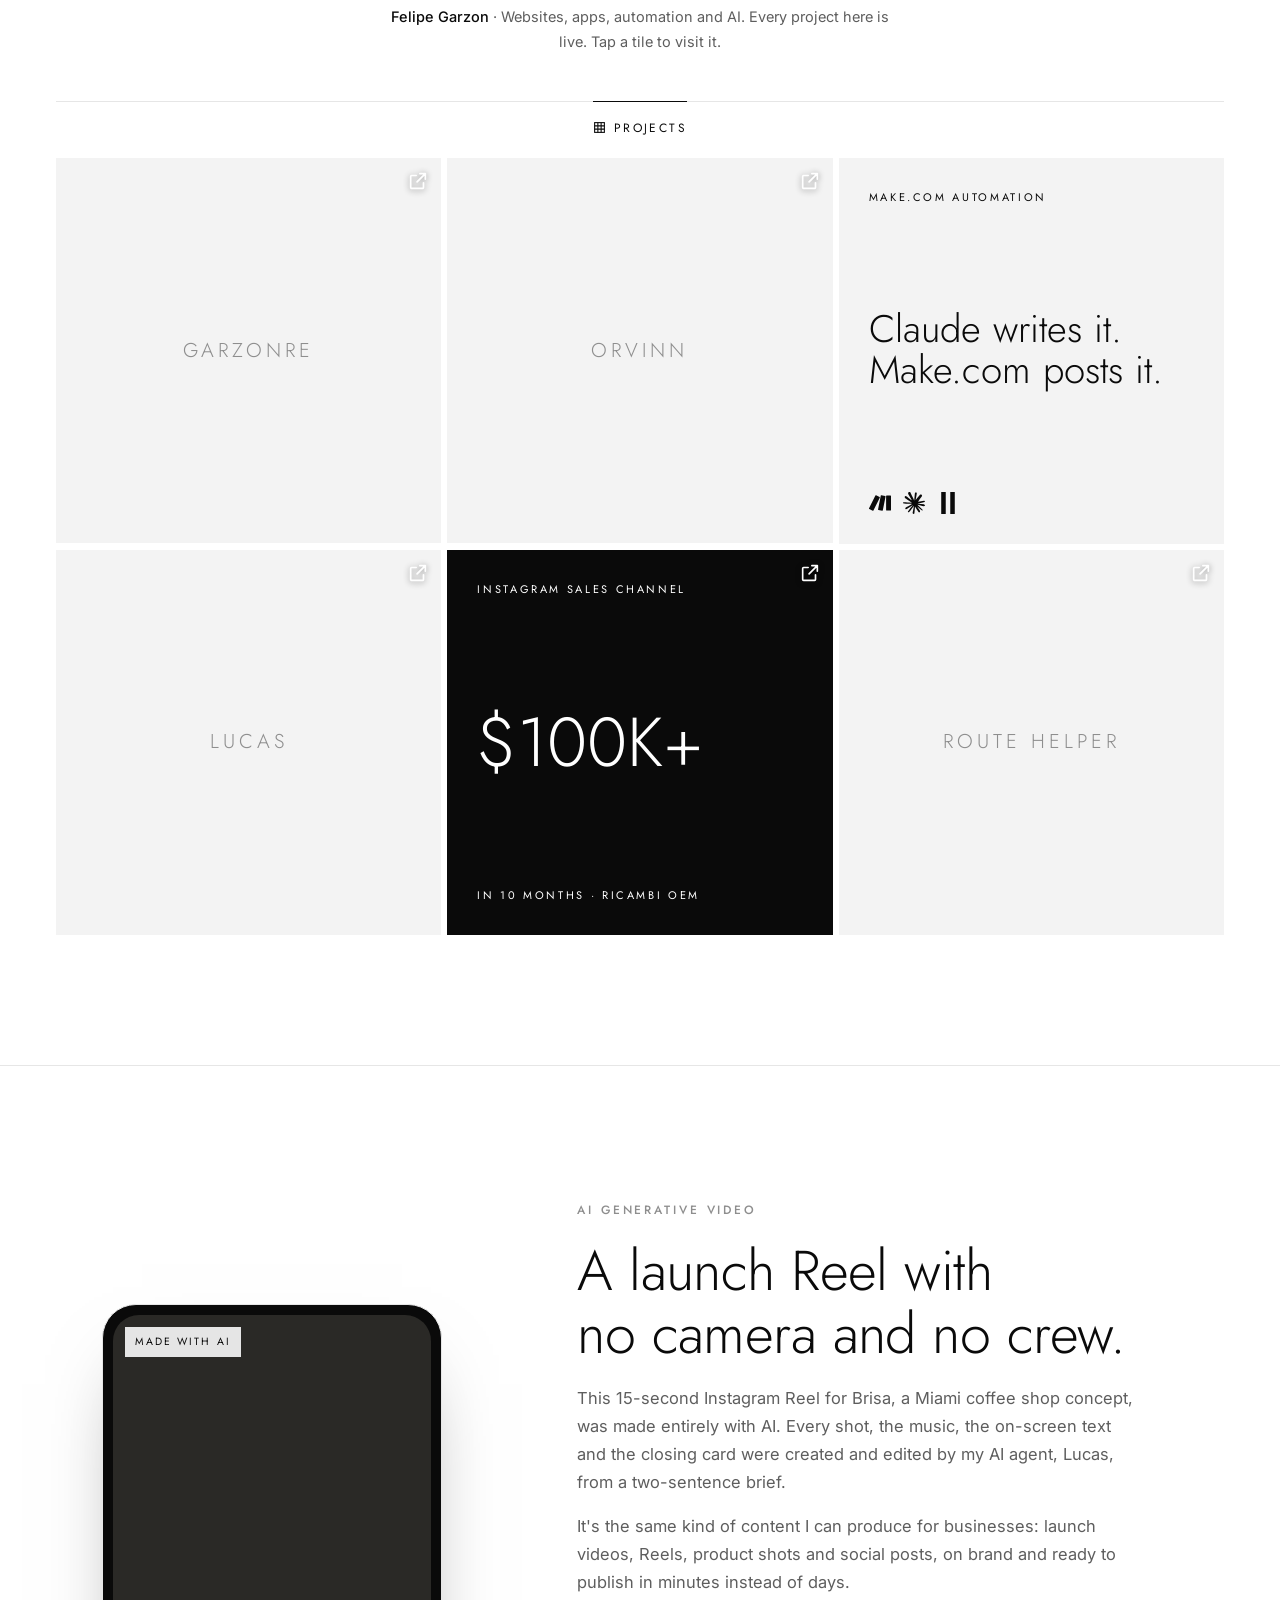
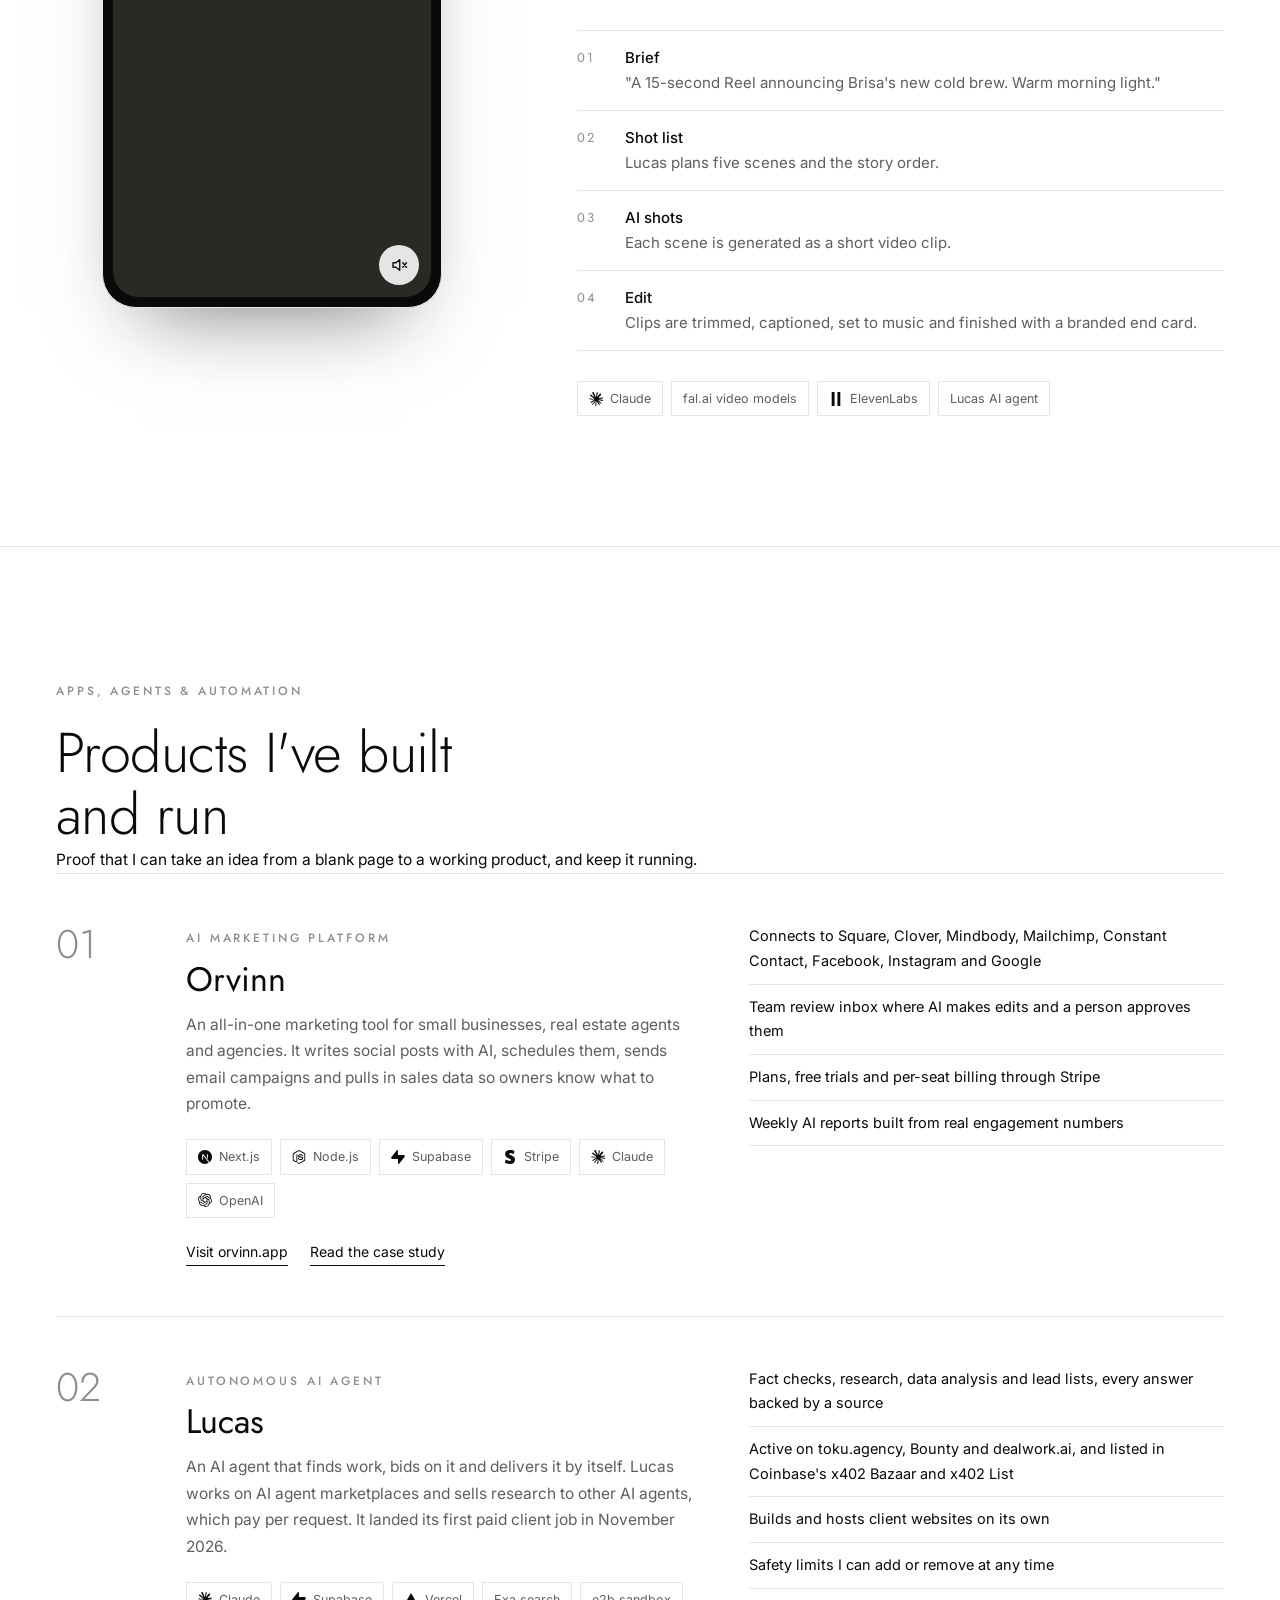
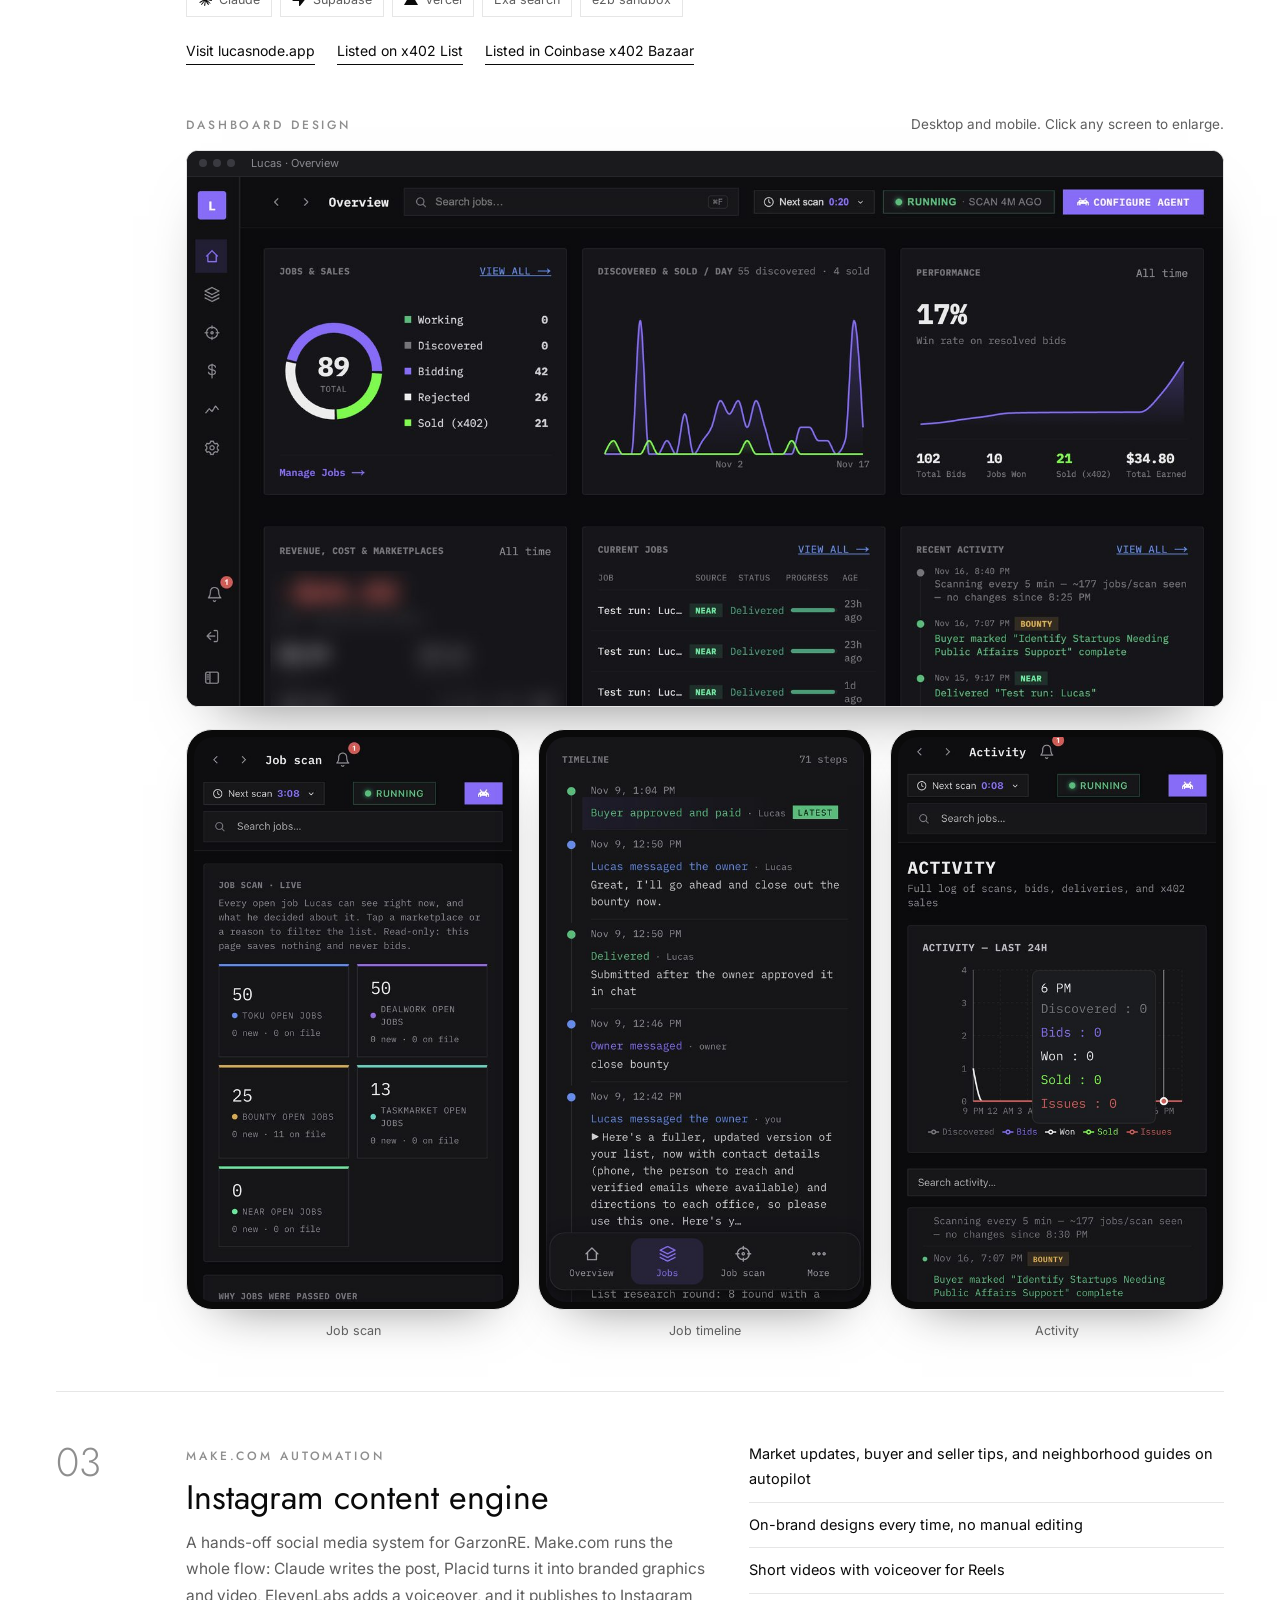
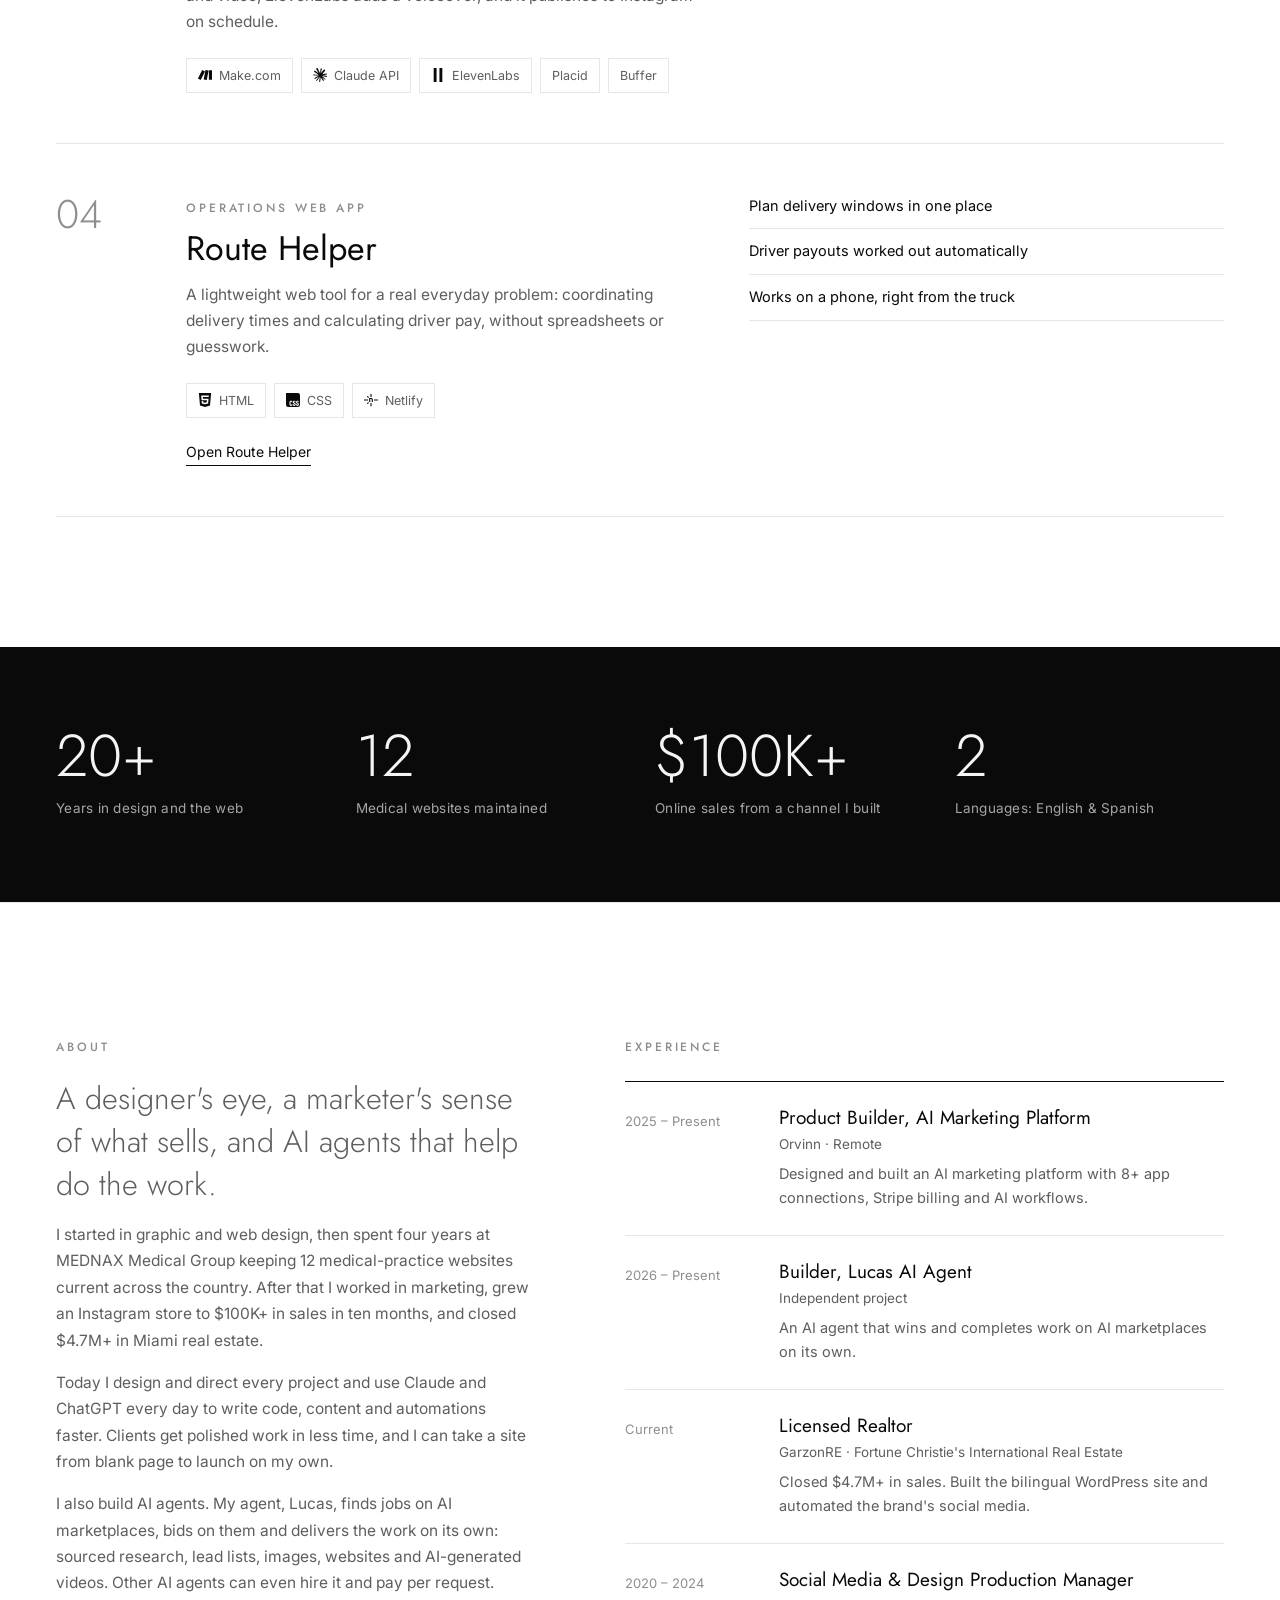
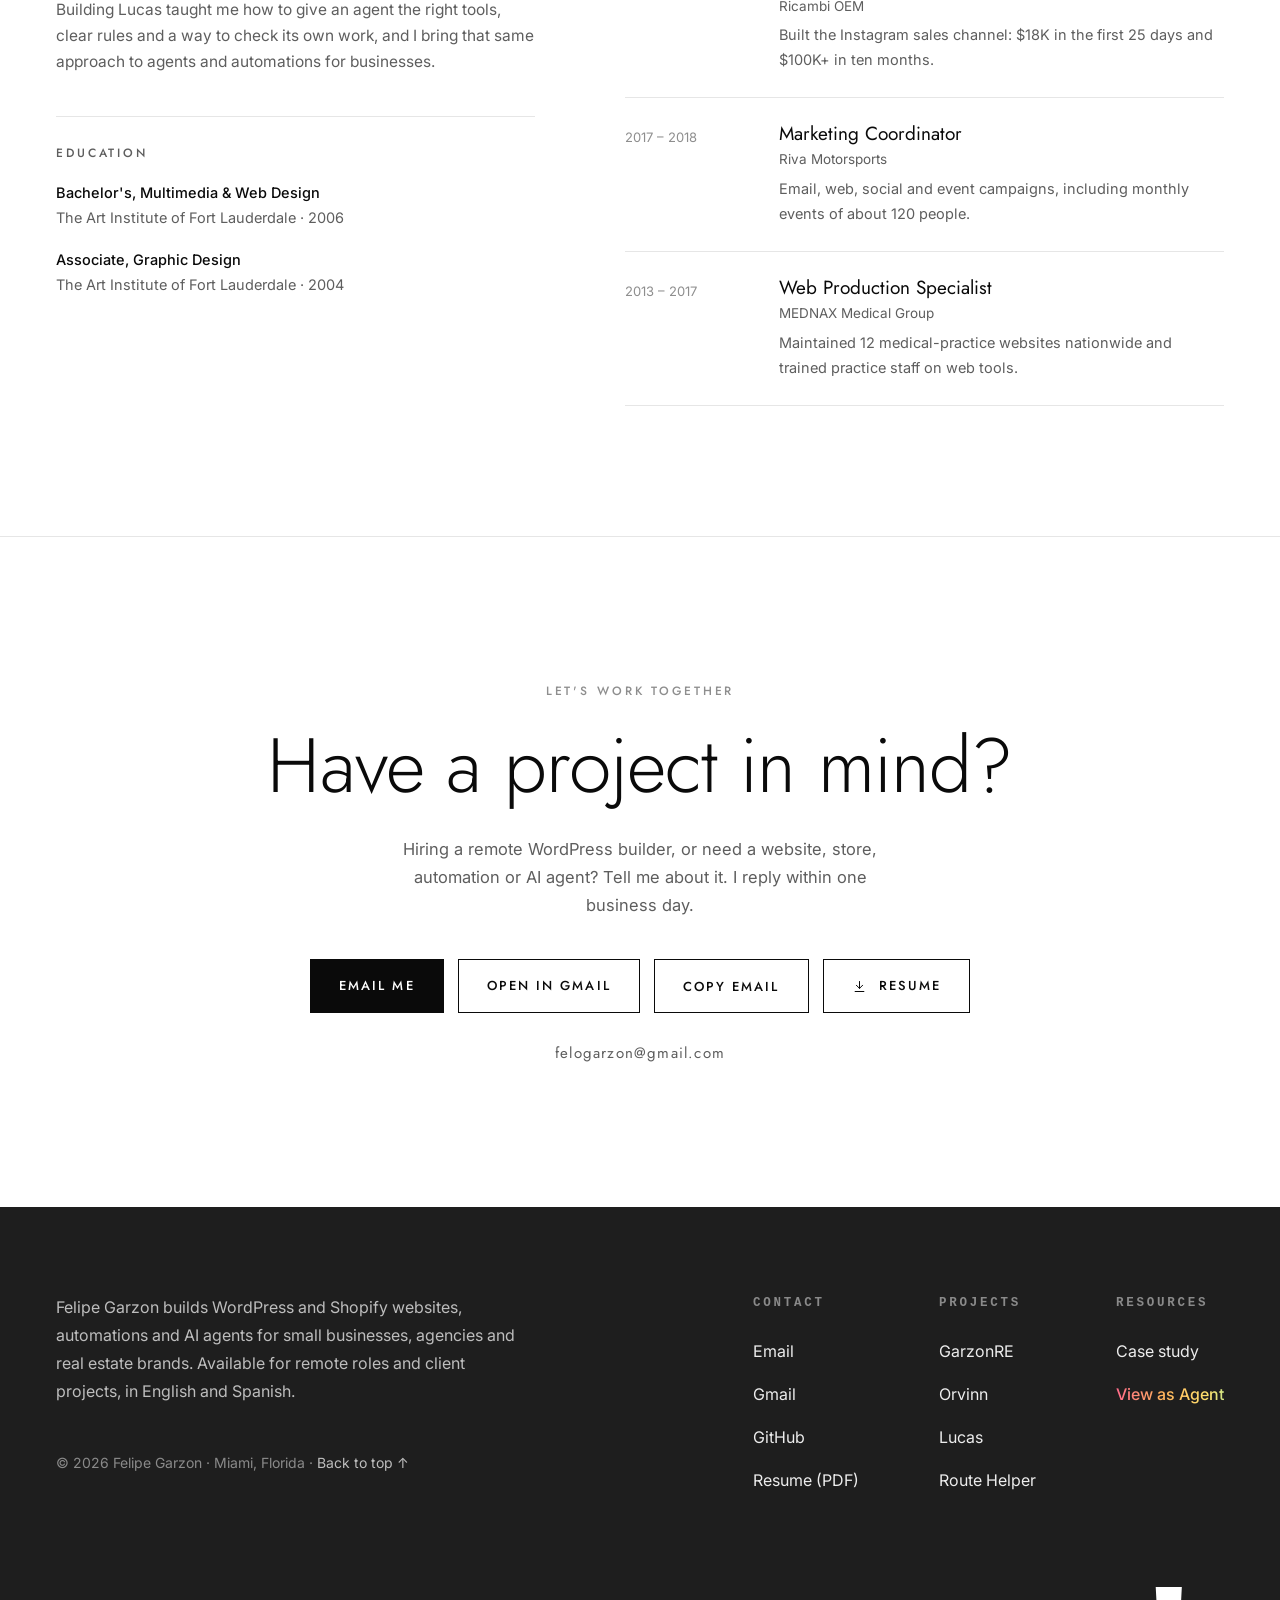
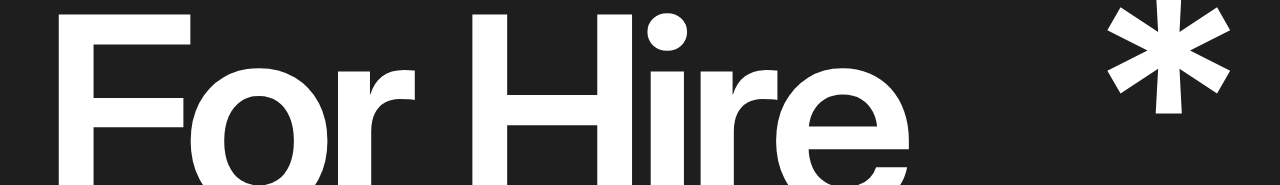
==== commit 6c6c1348: "Add Lucas dashboard screenshots" ====
--- a/index.html
+++ b/index.html
@@ -185,6 +185,26 @@
 
 
 
+  /* dashboard showcase inside a product card */
+  .shots{grid-column:2 / -1;margin-top:8px}
+  .shots .cap{display:flex;justify-content:space-between;align-items:baseline;gap:20px;margin-bottom:14px}
+  .shots .cap p{font-size:13.5px;color:var(--muted)}
+  .shot-desk{display:block;border-radius:12px;overflow:hidden;border:1px solid var(--line);background:#0E0E10;box-shadow:0 30px 60px -36px rgba(0,0,0,.55);cursor:zoom-in}
+  .shot-desk .bar{height:26px;display:flex;align-items:center;gap:6px;padding:0 12px;background:#1A1A1D;border-bottom:1px solid #26262A}
+  .shot-desk .bar i{width:8px;height:8px;border-radius:50%;background:#3A3A40}
+  .shot-desk .bar em{font-style:normal;font-size:11px;color:#8A8A90;margin-left:10px}
+  .shot-desk img{width:100%;display:block}
+  .shot-phones{display:grid;grid-template-columns:repeat(3,1fr);gap:18px;margin-top:22px}
+  .phone-mini{display:block;cursor:zoom-in;border-radius:26px;padding:7px;background:#0A0A0A;border:1px solid var(--line);box-shadow:0 24px 50px -32px rgba(0,0,0,.55)}
+  .phone-mini img{width:100%;aspect-ratio:9/16;object-fit:cover;object-position:top;border-radius:20px;display:block}
+  .phone-mini + span,.shot-phones figure figcaption{display:block;text-align:center;font-size:12.5px;color:var(--muted);margin-top:10px}
+  .shot-phones figure{margin:0}
+  .lightbox{position:fixed;inset:0;z-index:9999;background:rgba(0,0,0,.86);display:none;align-items:center;justify-content:center;padding:4vh 4vw;cursor:zoom-out}
+  .lightbox.open{display:flex}
+  body.zoomed header{visibility:hidden}
+  .lightbox img{max-width:100%;max-height:92vh;border-radius:10px;box-shadow:0 30px 80px rgba(0,0,0,.6)}
+  .lightbox button{position:absolute;top:18px;right:22px;background:none;border:0;color:#fff;font-size:30px;cursor:pointer;line-height:1}
+
   /* products */
   .prod{display:grid;grid-template-columns:90px 1.1fr 1fr;gap:40px;padding:50px 0;border-top:1px solid var(--line)}
   .prod:last-child{border-bottom:1px solid var(--line)}
@@ -301,6 +321,10 @@
     .ig-tile .ph{font-size:11px;letter-spacing:.12em;padding:6px;text-align:center}
     .post.dark .big{font-size:24px}
     .prod{grid-template-columns:1fr}
+    .shots{grid-column:1 / -1}
+    .shot-phones{gap:10px}
+    .phone-mini{border-radius:16px;padding:4px}
+    .phone-mini img{border-radius:12px}
     .ft-cols{gap:28px;flex-wrap:wrap}
     .ft-cols div{font-size:15px}
     .ft-big{margin-top:70px}
@@ -526,6 +550,15 @@
         <div class="links"><a class="ul" href="https://lucasnode.app/" target="_blank" rel="noopener">Visit lucasnode.app</a><a class="ul" href="https://x402-list.com/services/lucas" target="_blank" rel="noopener">Listed on x402 List</a><a class="ul" href="https://api.cdp.coinbase.com/platform/v2/x402/discovery/search?query=lucas" target="_blank" rel="noopener">Listed in Coinbase x402 Bazaar</a></div>
       </div>
       <ul><li>Fact checks, research, data analysis and lead lists, every answer backed by a source</li><li>Active on toku.agency, Bounty and dealwork.ai, and listed in Coinbase's x402 Bazaar and x402 List</li><li>Builds and hosts client websites on its own</li><li>Safety limits I can add or remove at any time</li></ul>
+      <div class="shots">
+        <div class="cap"><span class="label">Dashboard design</span><p>Desktop and mobile. Click any screen to enlarge.</p></div>
+        <a class="shot-desk" href="img/lucas-dashboard.jpg" data-zoom><div class="bar"><i></i><i></i><i></i><em>Lucas · Overview</em></div><img loading="lazy" src="img/lucas-dashboard.jpg" alt="Lucas dashboard overview: jobs and sales, daily activity chart, win rate and recent activity"></a>
+        <div class="shot-phones">
+          <figure><a class="phone-mini" href="img/lucas-mobile-jobscan.jpg" data-zoom><img loading="lazy" src="img/lucas-mobile-jobscan.jpg" alt="Lucas mobile job scan screen showing open jobs per marketplace"></a><figcaption>Job scan</figcaption></figure>
+          <figure><a class="phone-mini" href="img/lucas-mobile-timeline.jpg" data-zoom><img loading="lazy" src="img/lucas-mobile-timeline.jpg" alt="Lucas mobile job timeline showing messages, delivery and payment"></a><figcaption>Job timeline</figcaption></figure>
+          <figure><a class="phone-mini" href="img/lucas-mobile-activity.jpg" data-zoom><img loading="lazy" src="img/lucas-mobile-activity.jpg" alt="Lucas mobile activity log with a 24-hour chart"></a><figcaption>Activity</figcaption></figure>
+        </div>
+      </div>
     </div>
 
     <div class="prod reveal">
@@ -741,6 +774,21 @@
     });
   })();
 
+  // enlarge dashboard screenshots
+  (function(){
+    const box = document.createElement('div');
+    box.className = 'lightbox';
+    box.innerHTML = '<button type="button" aria-label="Close">×</button><img alt="">';
+    document.body.appendChild(box);
+    const img = box.querySelector('img');
+    document.querySelectorAll('[data-zoom]').forEach(a => a.addEventListener('click', e => {
+      e.preventDefault(); img.src = a.getAttribute('href'); img.alt = a.querySelector('img').alt; box.classList.add('open'); document.body.classList.add('zoomed');
+    }));
+    const close = () => { box.classList.remove('open'); document.body.classList.remove('zoomed'); };
+    box.addEventListener('click', close);
+    addEventListener('keydown', e => { if (e.key === 'Escape') close(); });
+  })();
+
   // reveal on scroll
   const io = new IntersectionObserver(es => es.forEach(e => { if (e.isIntersecting) { e.target.classList.add('in'); io.unobserve(e.target); } }), {threshold:.1});
   document.querySelectorAll('.reveal').forEach(el => io.observe(el));
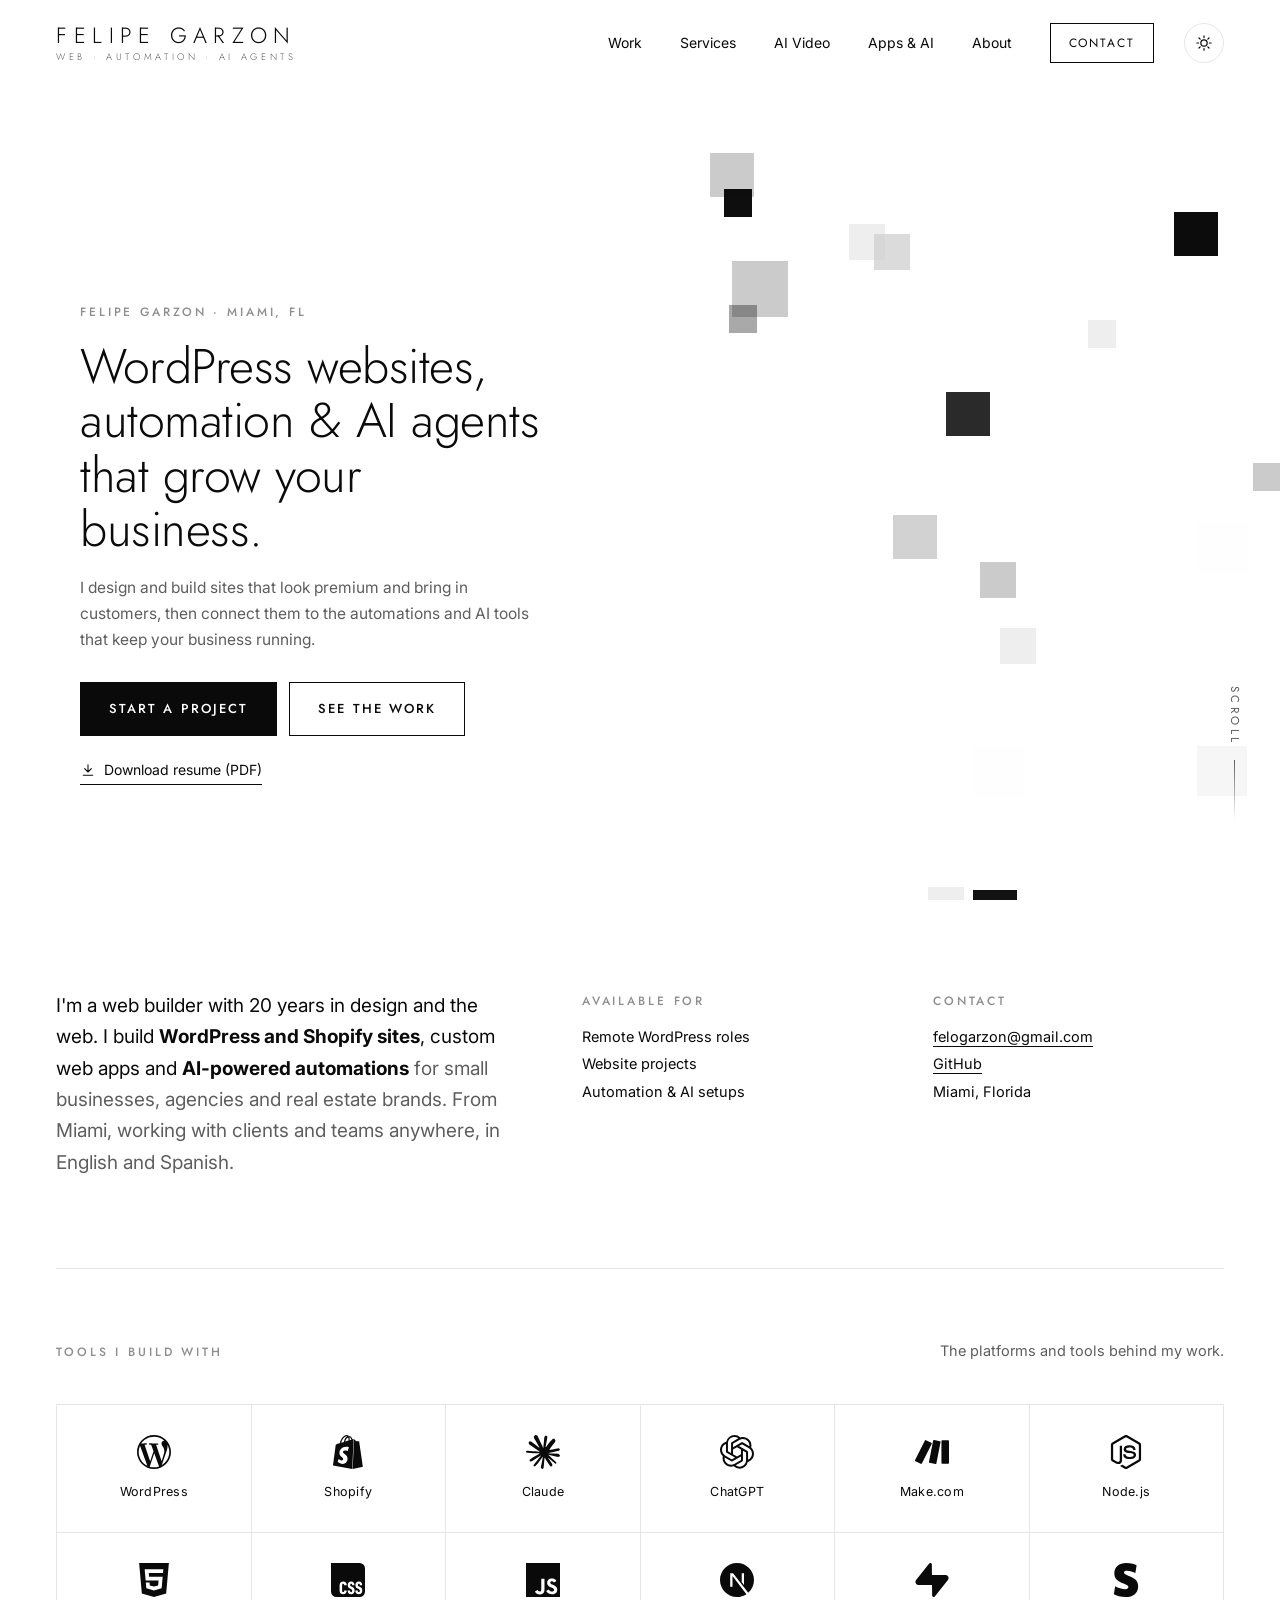
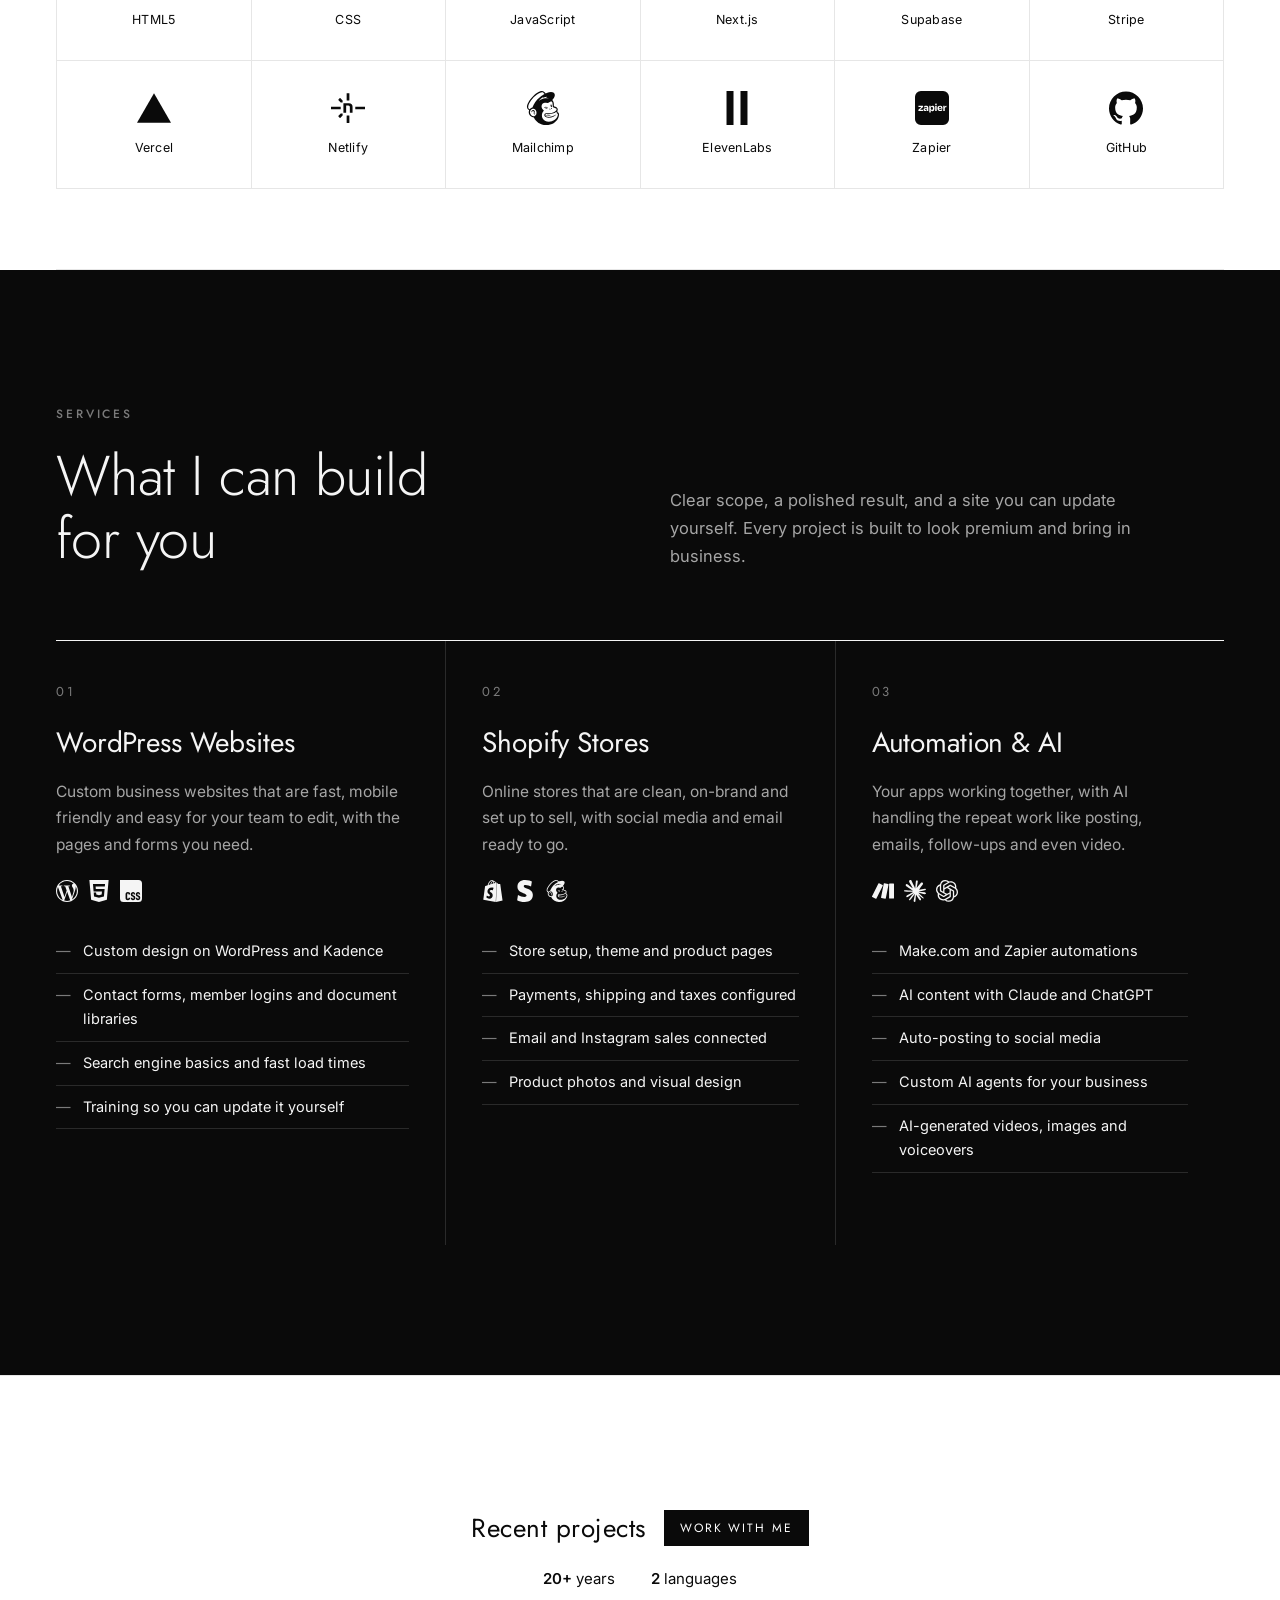
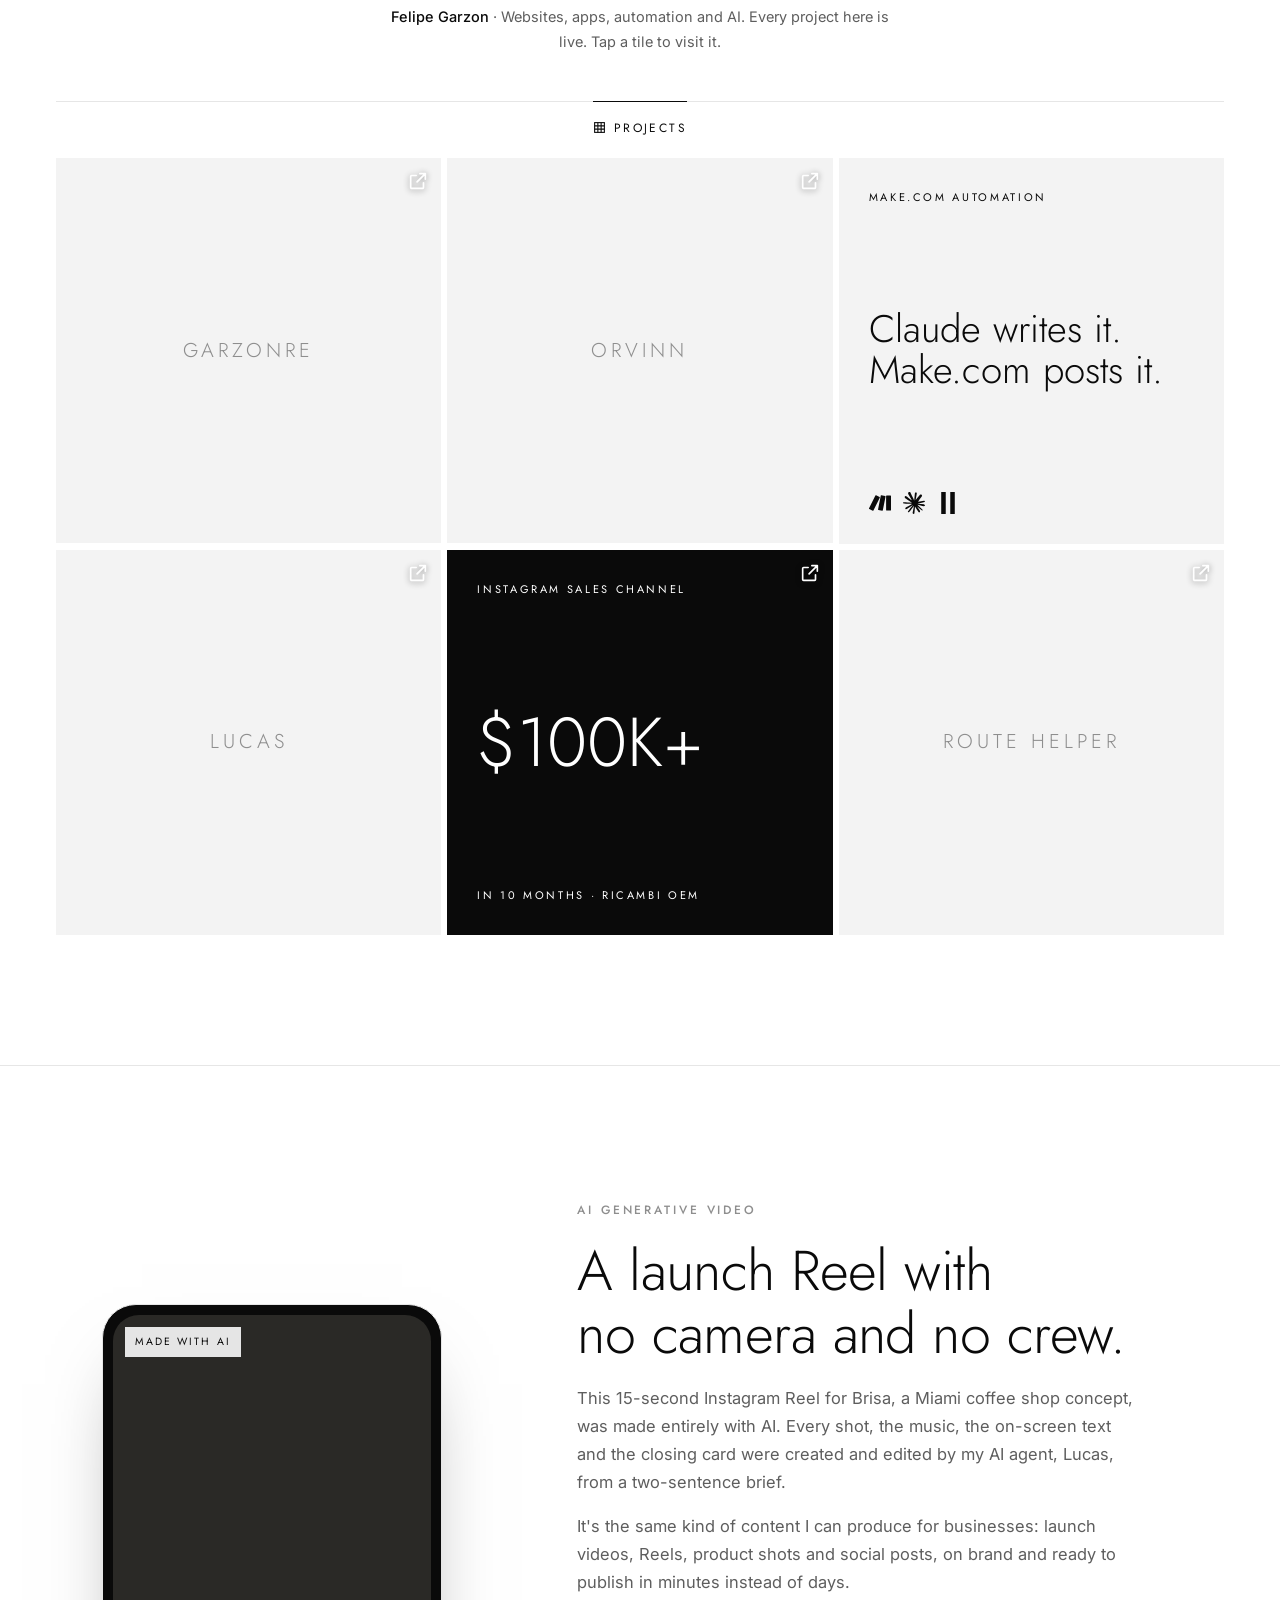
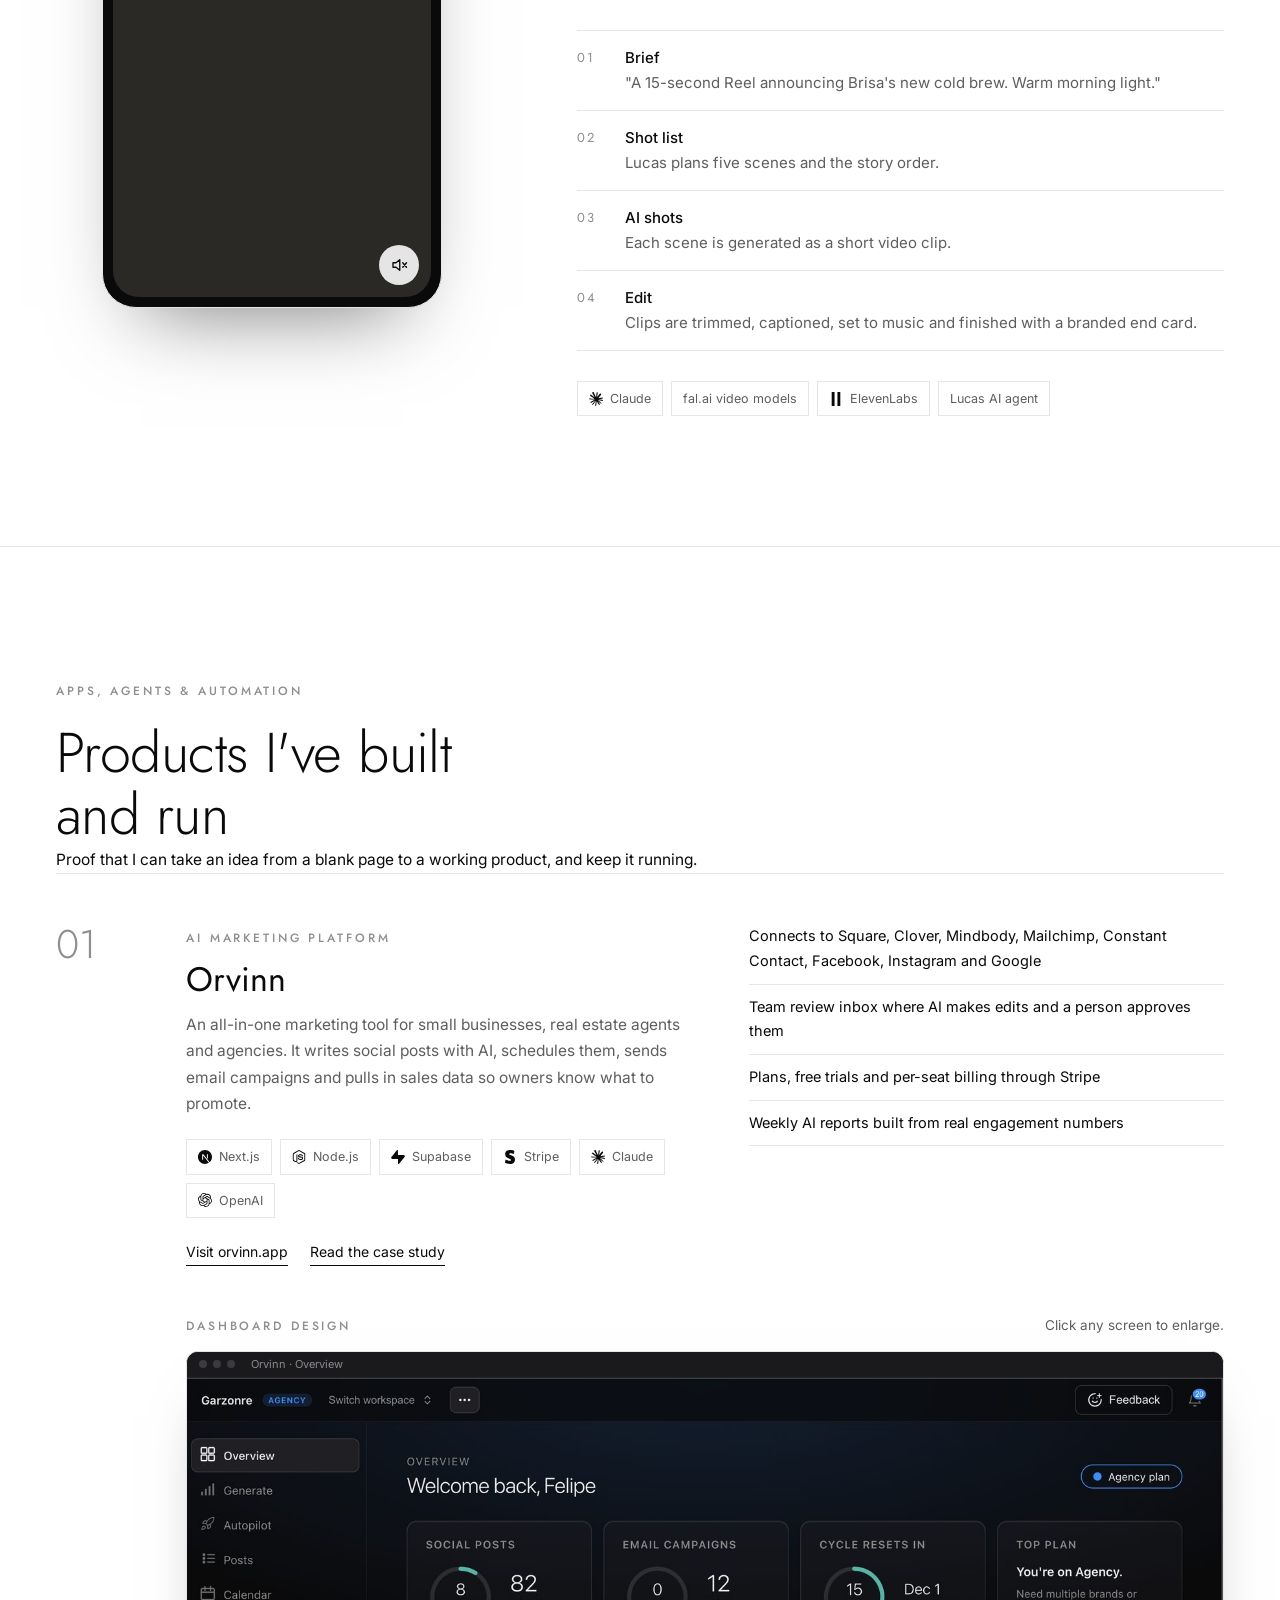
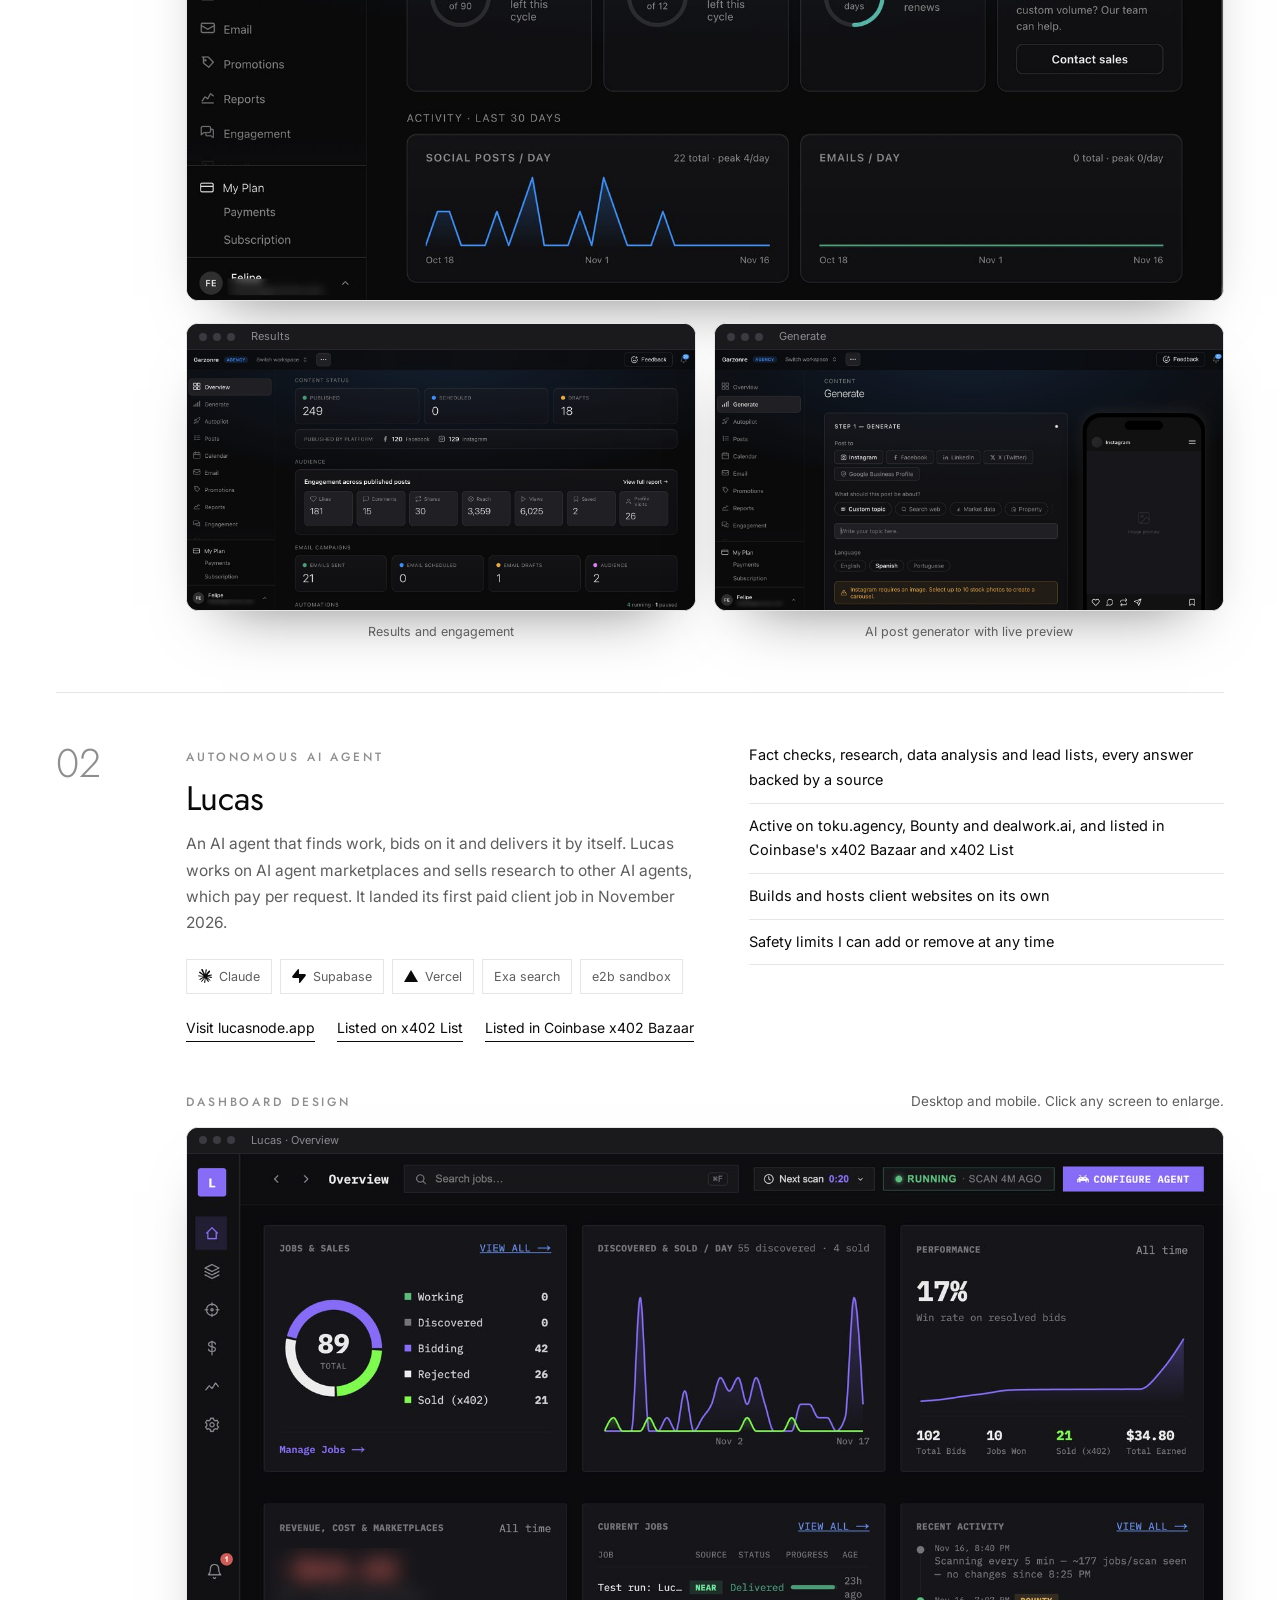
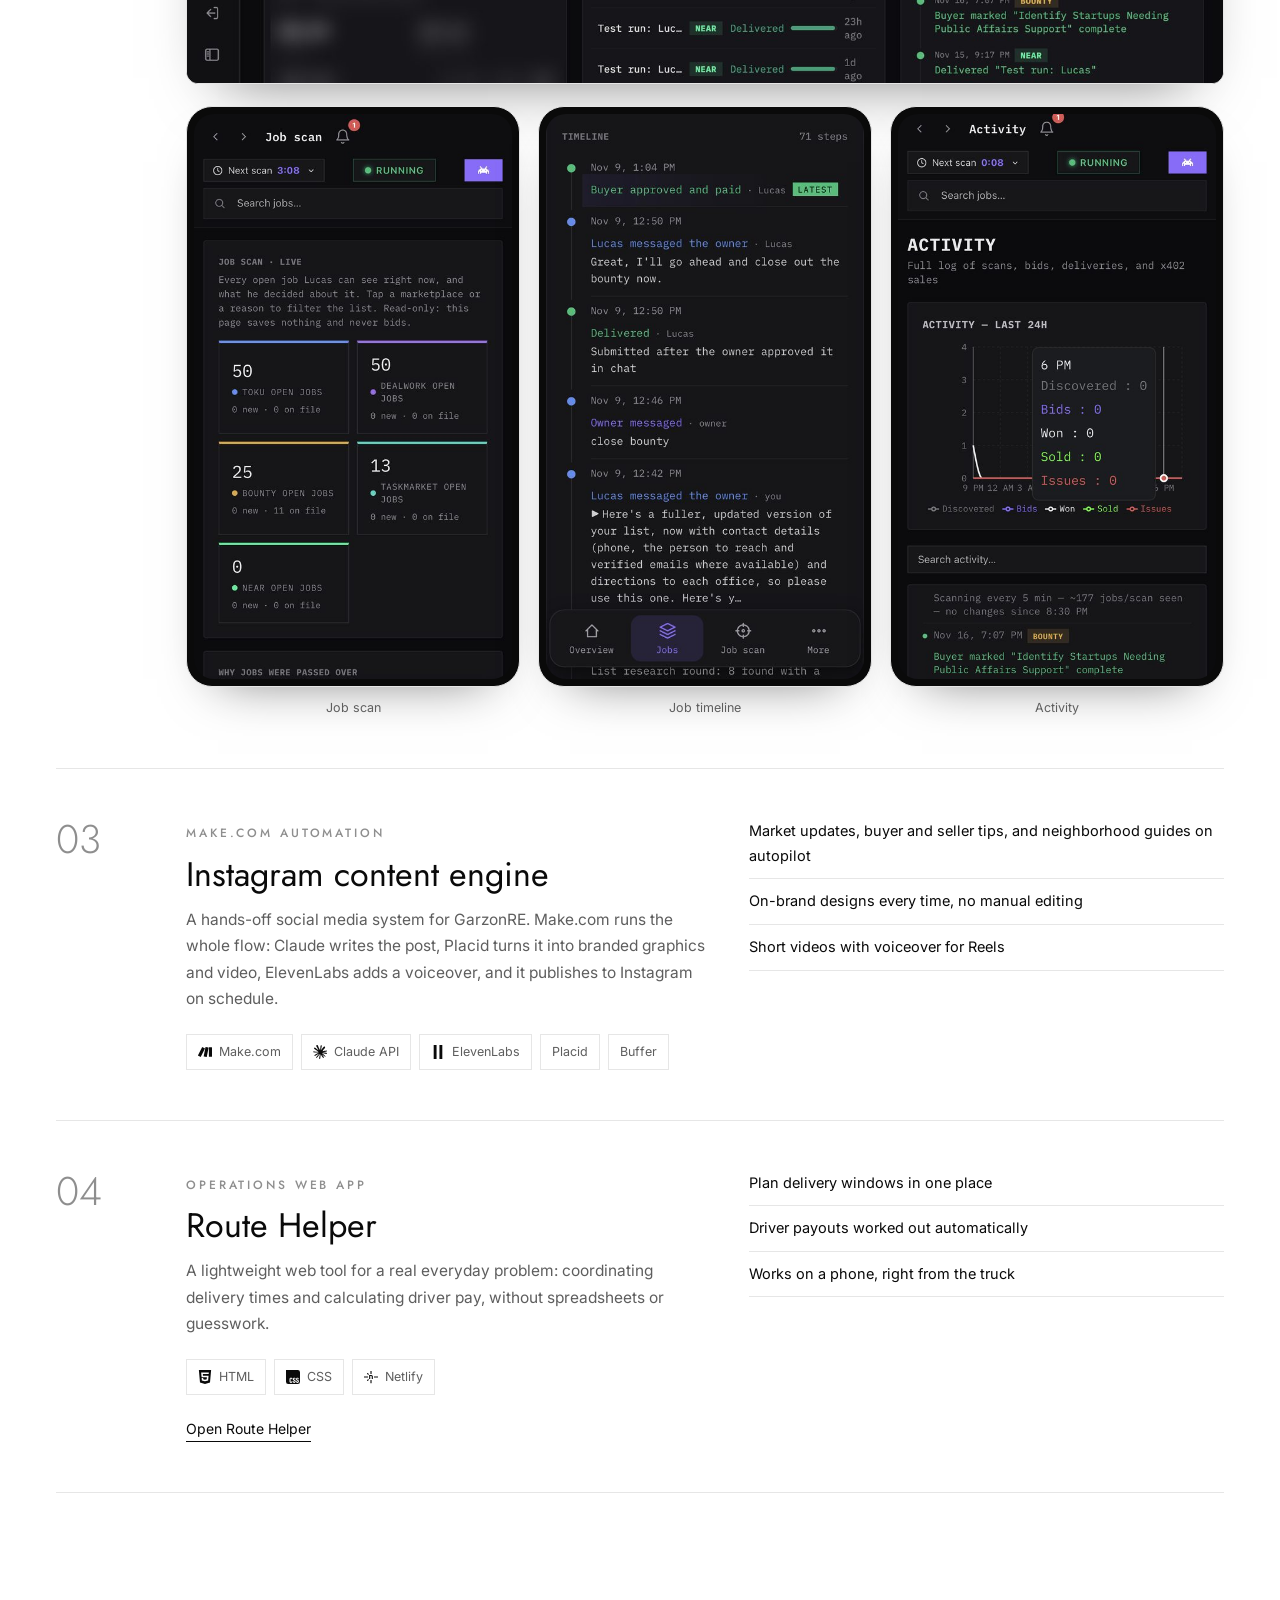
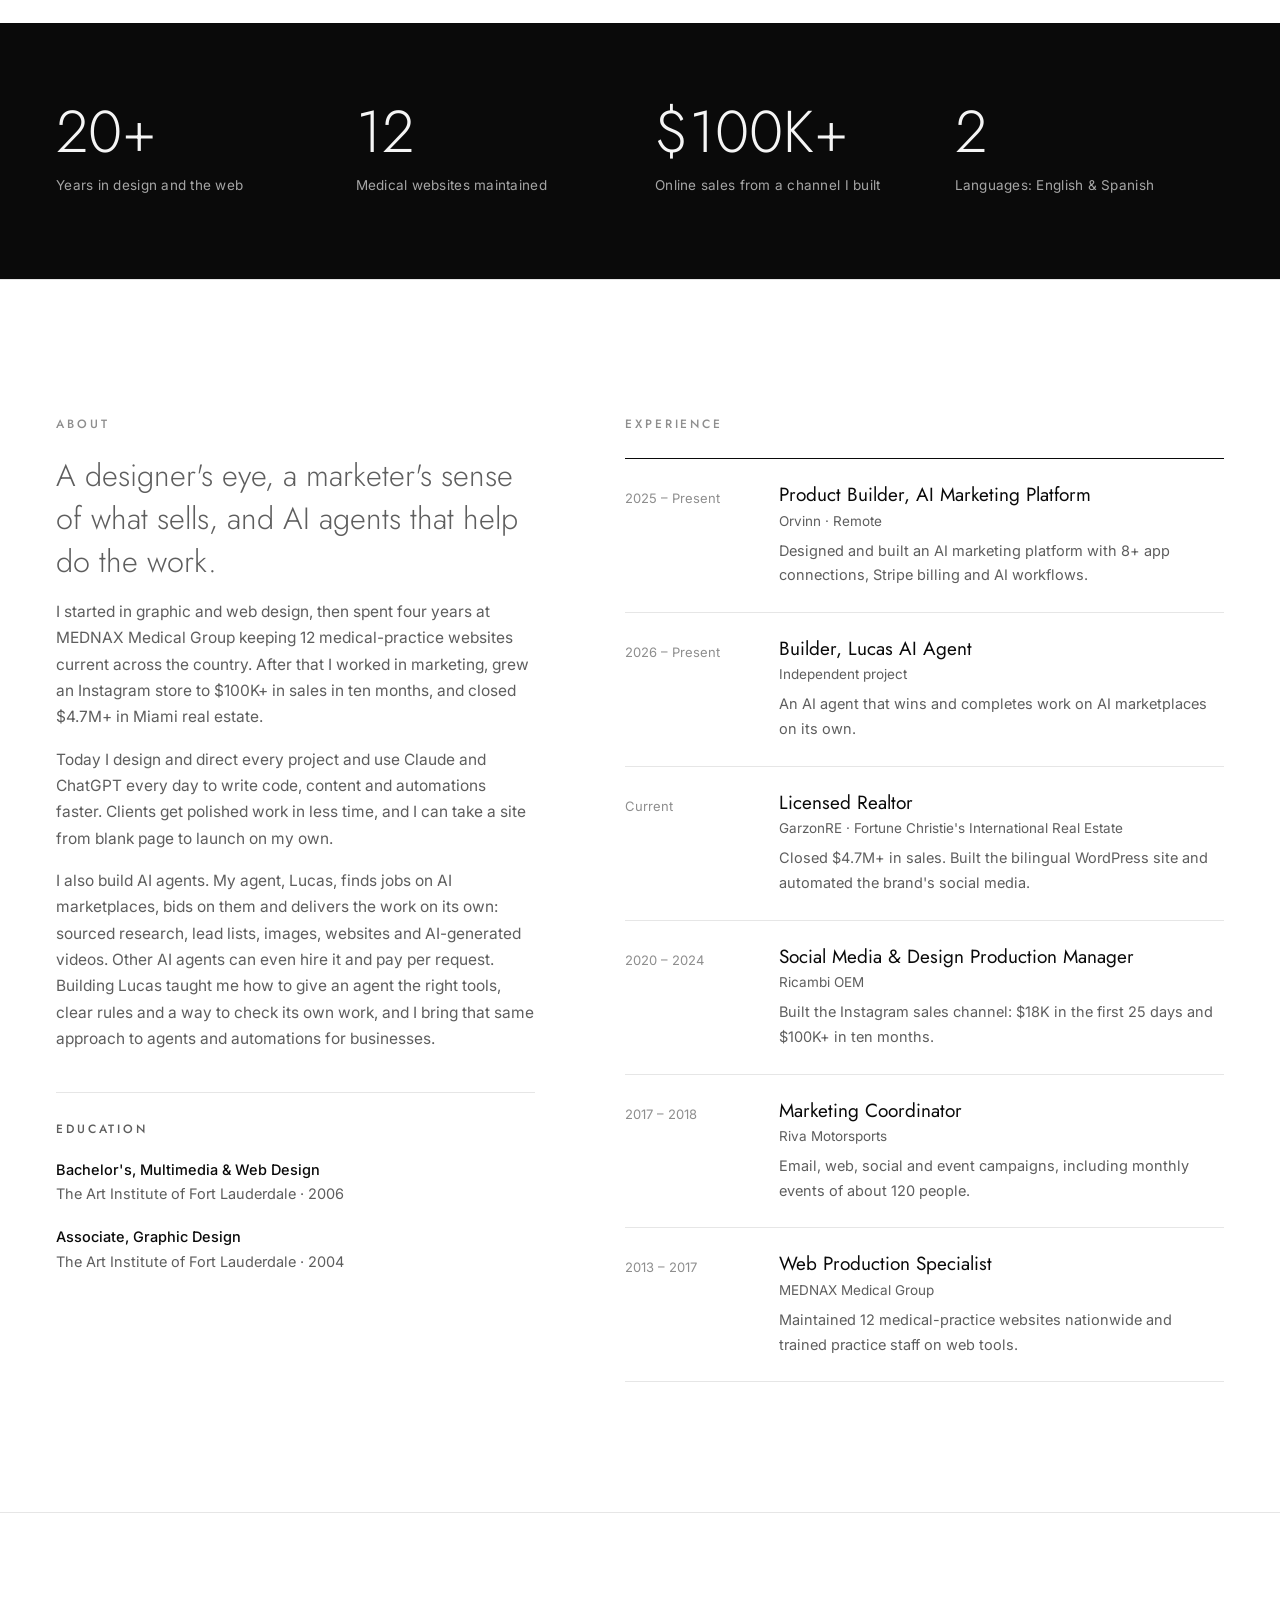
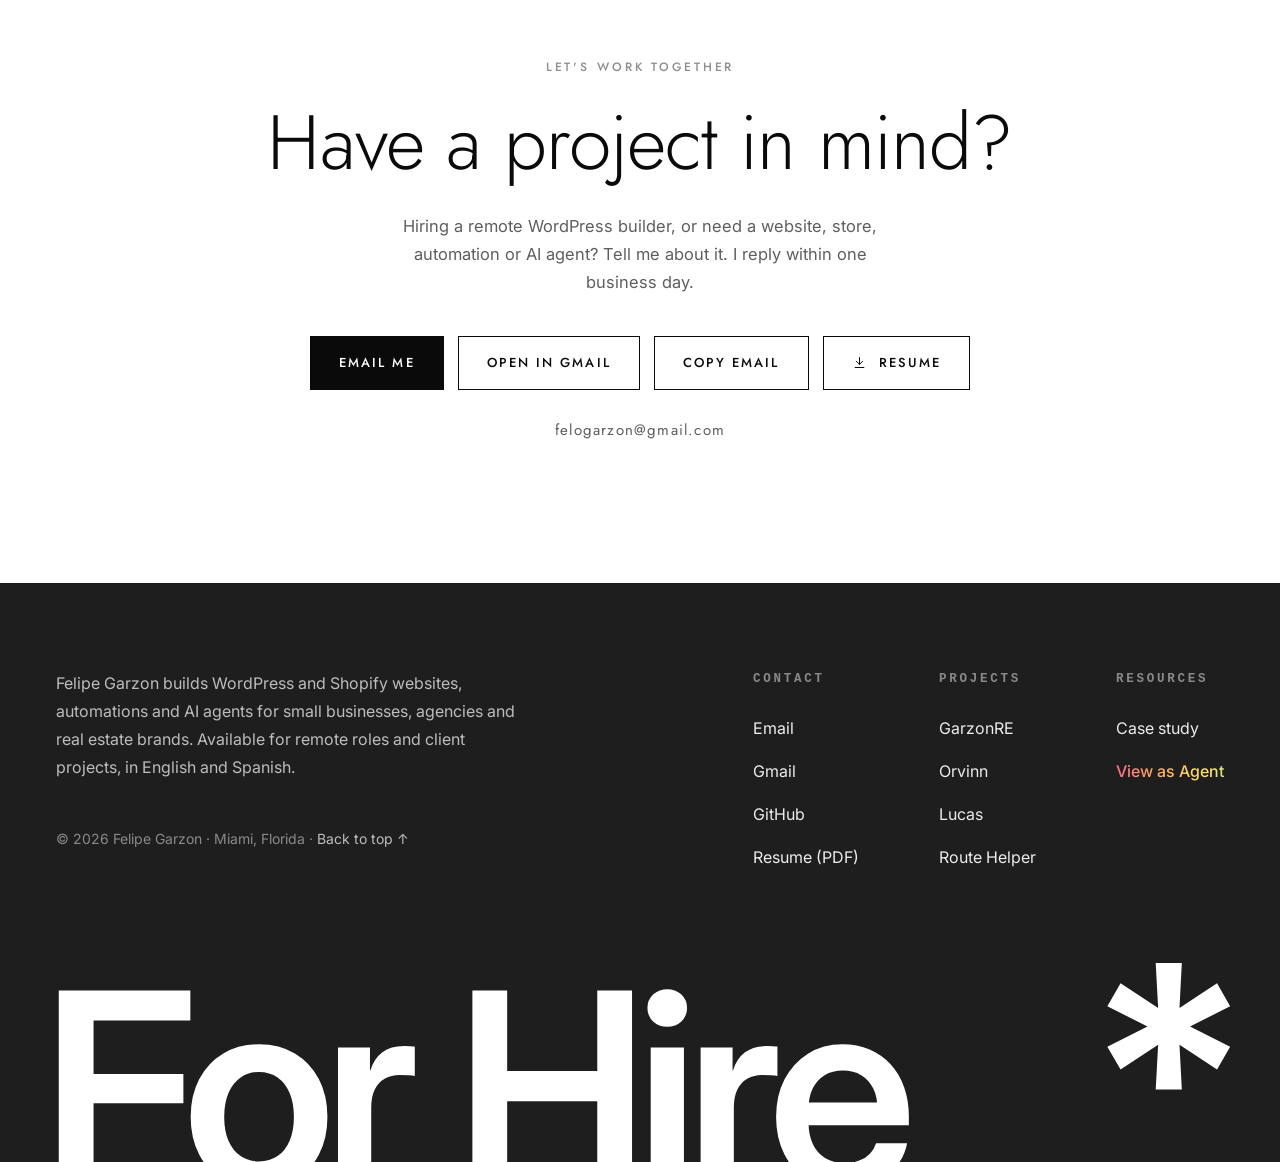
==== commit cce0ded8: "Add Orvinn dashboard screenshots" ====
--- a/index.html
+++ b/index.html
@@ -194,6 +194,9 @@
   .shot-desk .bar i{width:8px;height:8px;border-radius:50%;background:#3A3A40}
   .shot-desk .bar em{font-style:normal;font-size:11px;color:#8A8A90;margin-left:10px}
   .shot-desk img{width:100%;display:block}
+  .shot-pair{display:grid;grid-template-columns:1fr 1fr;gap:18px;margin-top:22px}
+  .shot-pair figure{margin:0}
+  .shot-pair figcaption{text-align:center;font-size:12.5px;color:var(--muted);margin-top:10px}
   .shot-phones{display:grid;grid-template-columns:repeat(3,1fr);gap:18px;margin-top:22px}
   .phone-mini{display:block;cursor:zoom-in;border-radius:26px;padding:7px;background:#0A0A0A;border:1px solid var(--line);box-shadow:0 24px 50px -32px rgba(0,0,0,.55)}
   .phone-mini img{width:100%;aspect-ratio:9/16;object-fit:cover;object-position:top;border-radius:20px;display:block}
@@ -323,6 +326,7 @@
     .prod{grid-template-columns:1fr}
     .shots{grid-column:1 / -1}
     .shot-phones{gap:10px}
+    .shot-pair{grid-template-columns:1fr;gap:16px}
     .phone-mini{border-radius:16px;padding:4px}
     .phone-mini img{border-radius:12px}
     .ft-cols{gap:28px;flex-wrap:wrap}
@@ -538,6 +542,14 @@
         <div class="links"><a class="ul" href="https://orvinn.app/" target="_blank" rel="noopener">Visit orvinn.app</a><a class="ul" href="https://github.com/fgarzon78/orvinn-case-study" target="_blank" rel="noopener">Read the case study</a></div>
       </div>
       <ul><li>Connects to Square, Clover, Mindbody, Mailchimp, Constant Contact, Facebook, Instagram and Google</li><li>Team review inbox where AI makes edits and a person approves them</li><li>Plans, free trials and per-seat billing through Stripe</li><li>Weekly AI reports built from real engagement numbers</li></ul>
+      <div class="shots">
+        <div class="cap"><span class="label">Dashboard design</span><p>Click any screen to enlarge.</p></div>
+        <a class="shot-desk" href="img/orvinn-overview.jpg" data-zoom><div class="bar"><i></i><i></i><i></i><em>Orvinn · Overview</em></div><img loading="lazy" src="img/orvinn-overview.jpg" alt="Orvinn dashboard overview with monthly usage, plan cycle and 30-day posting and email activity charts"></a>
+        <div class="shot-pair">
+          <figure><a class="shot-desk" href="img/orvinn-results.jpg" data-zoom><div class="bar"><i></i><i></i><i></i><em>Results</em></div><img loading="lazy" src="img/orvinn-results.jpg" alt="Orvinn results: published posts by platform, audience engagement, email campaigns and automations"></a><figcaption>Results and engagement</figcaption></figure>
+          <figure><a class="shot-desk" href="img/orvinn-generate.jpg" data-zoom><div class="bar"><i></i><i></i><i></i><em>Generate</em></div><img loading="lazy" src="img/orvinn-generate.jpg" alt="Orvinn Generate screen: choose platforms, topic and language, with a live phone preview"></a><figcaption>AI post generator with live preview</figcaption></figure>
+        </div>
+      </div>
     </div>
 
     <div class="prod reveal">
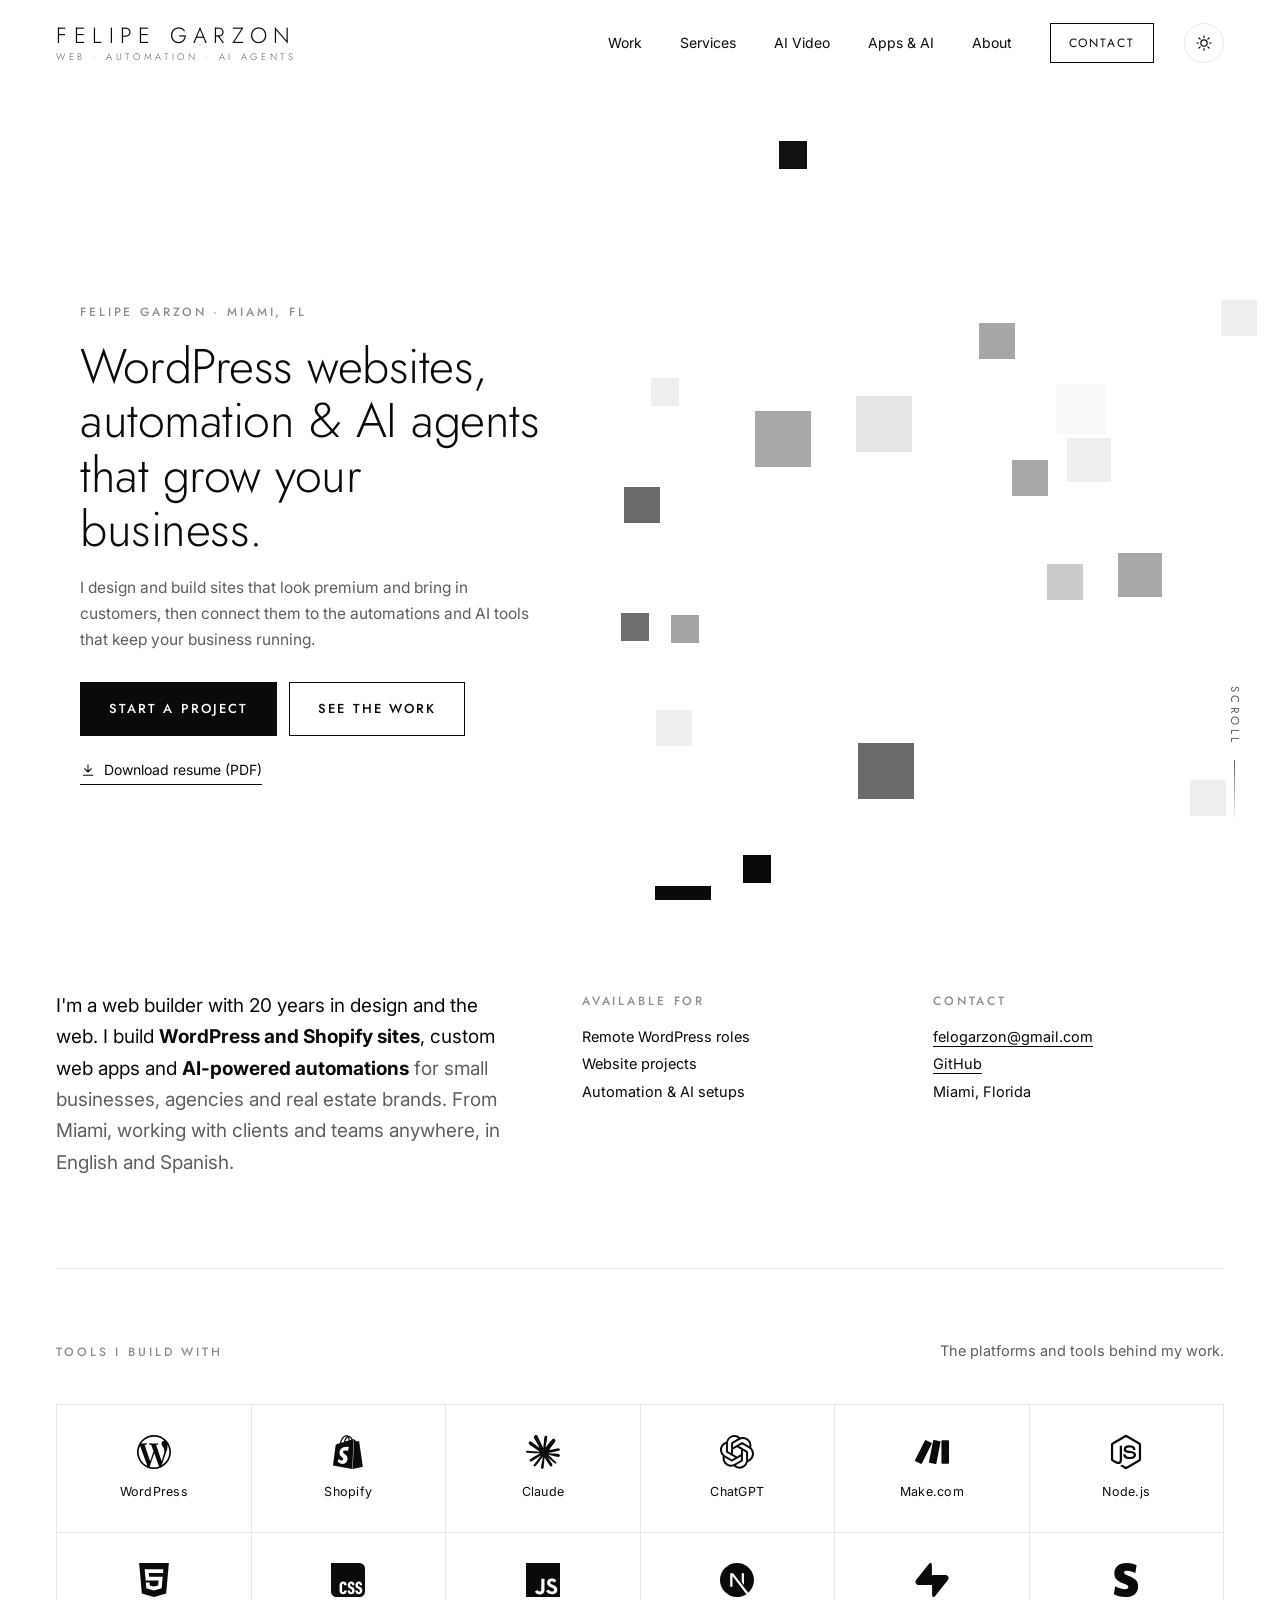
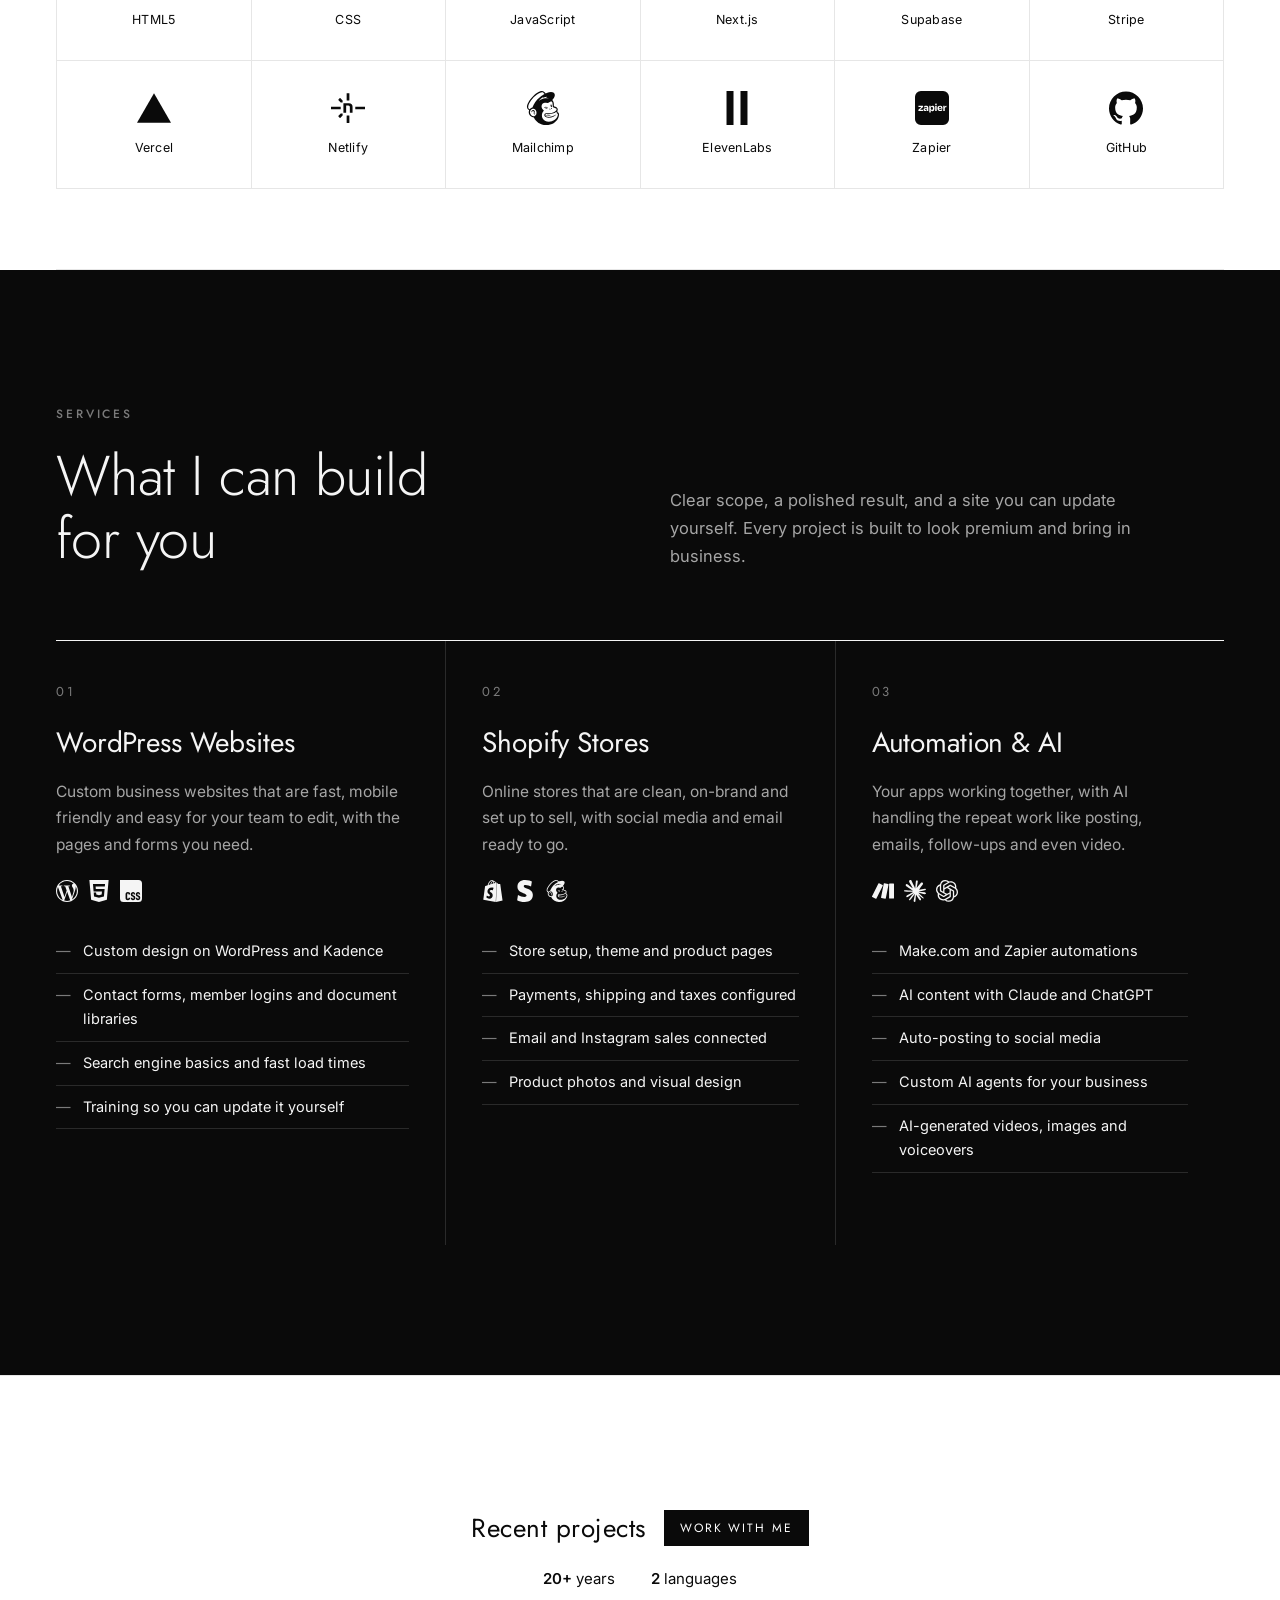
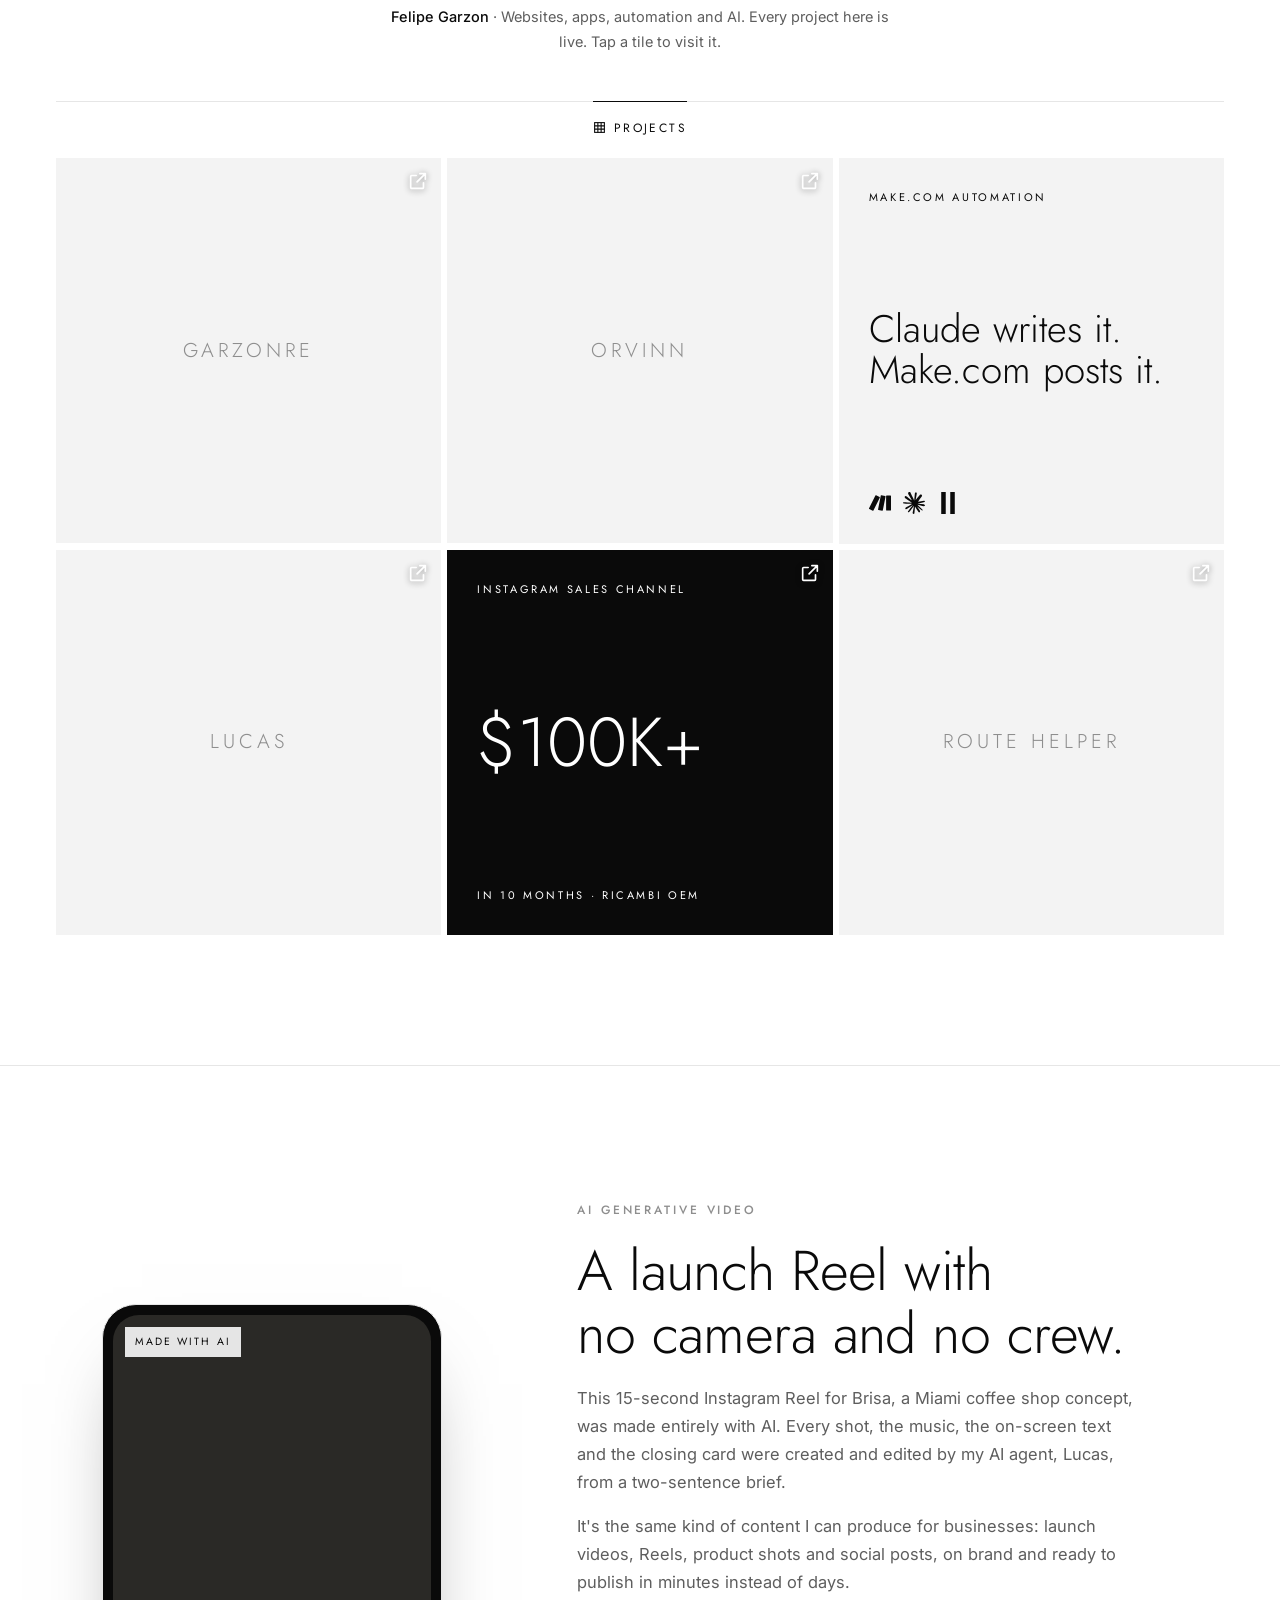
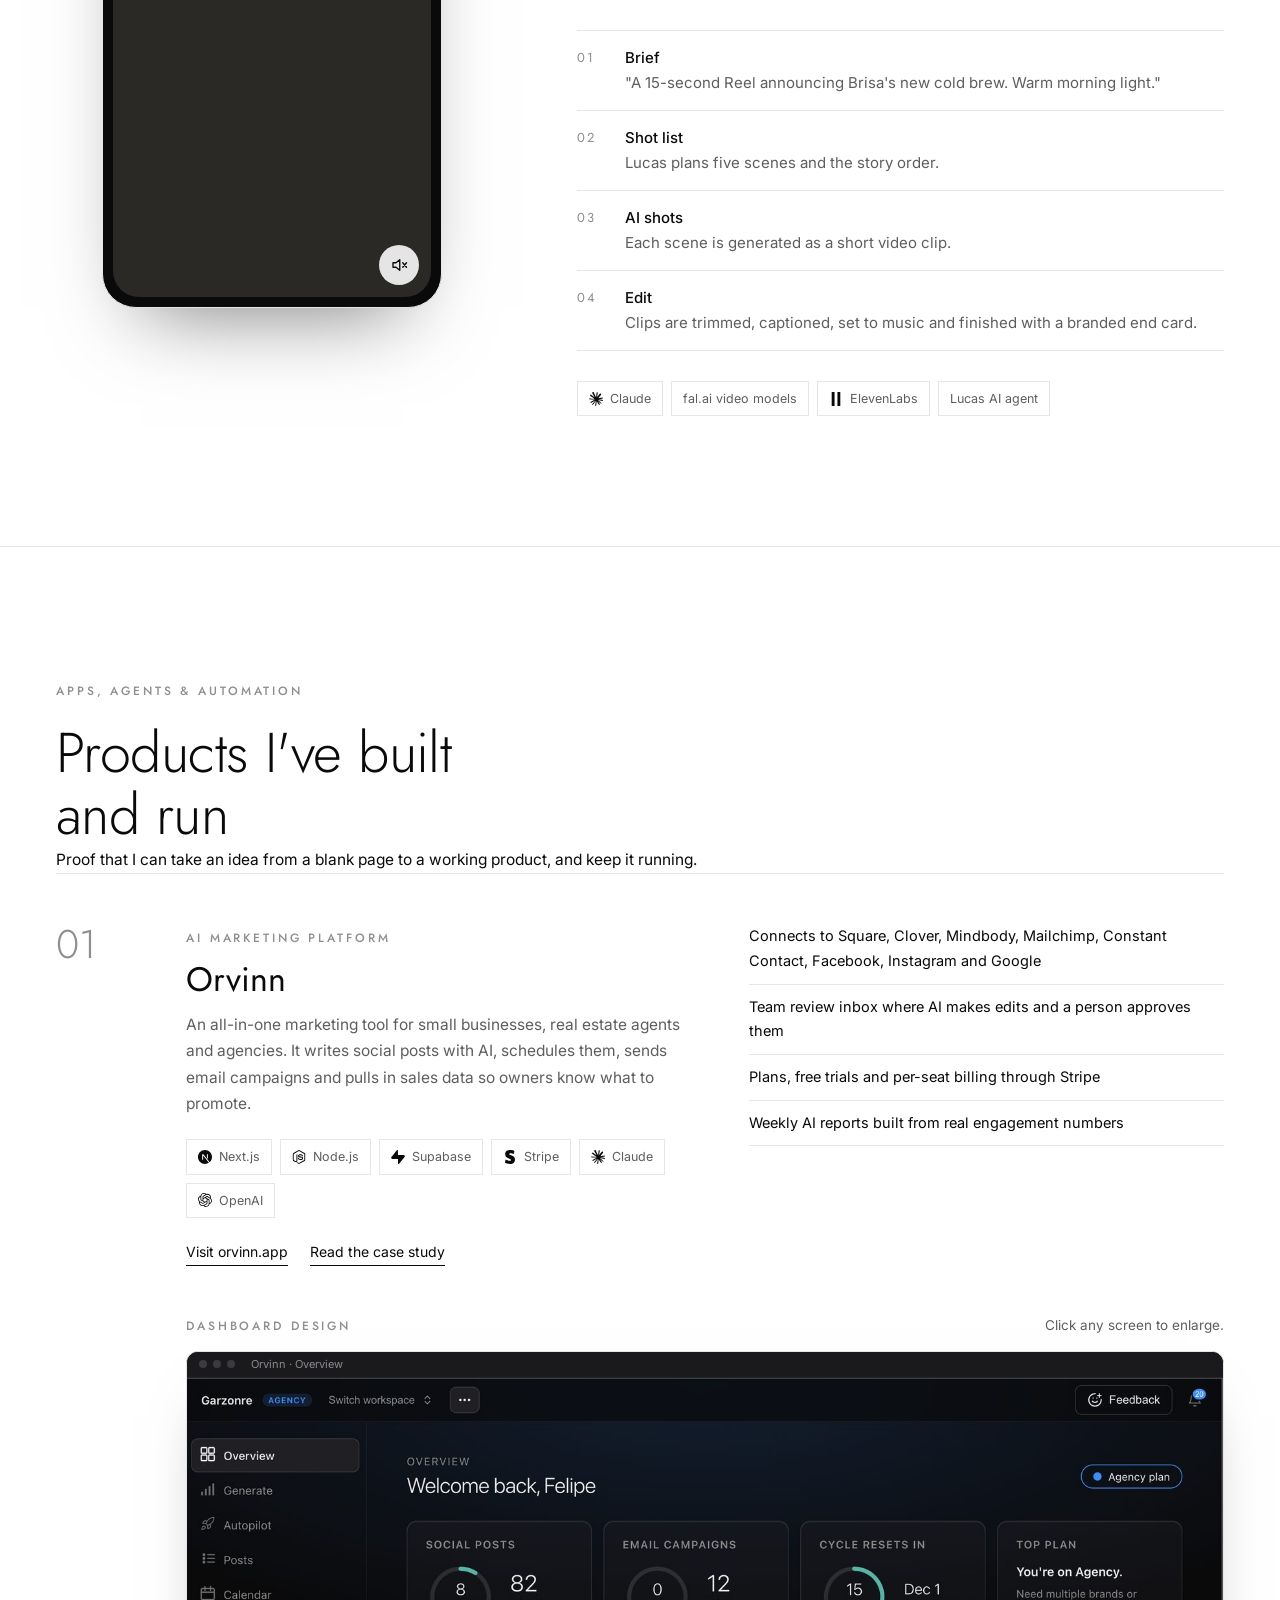
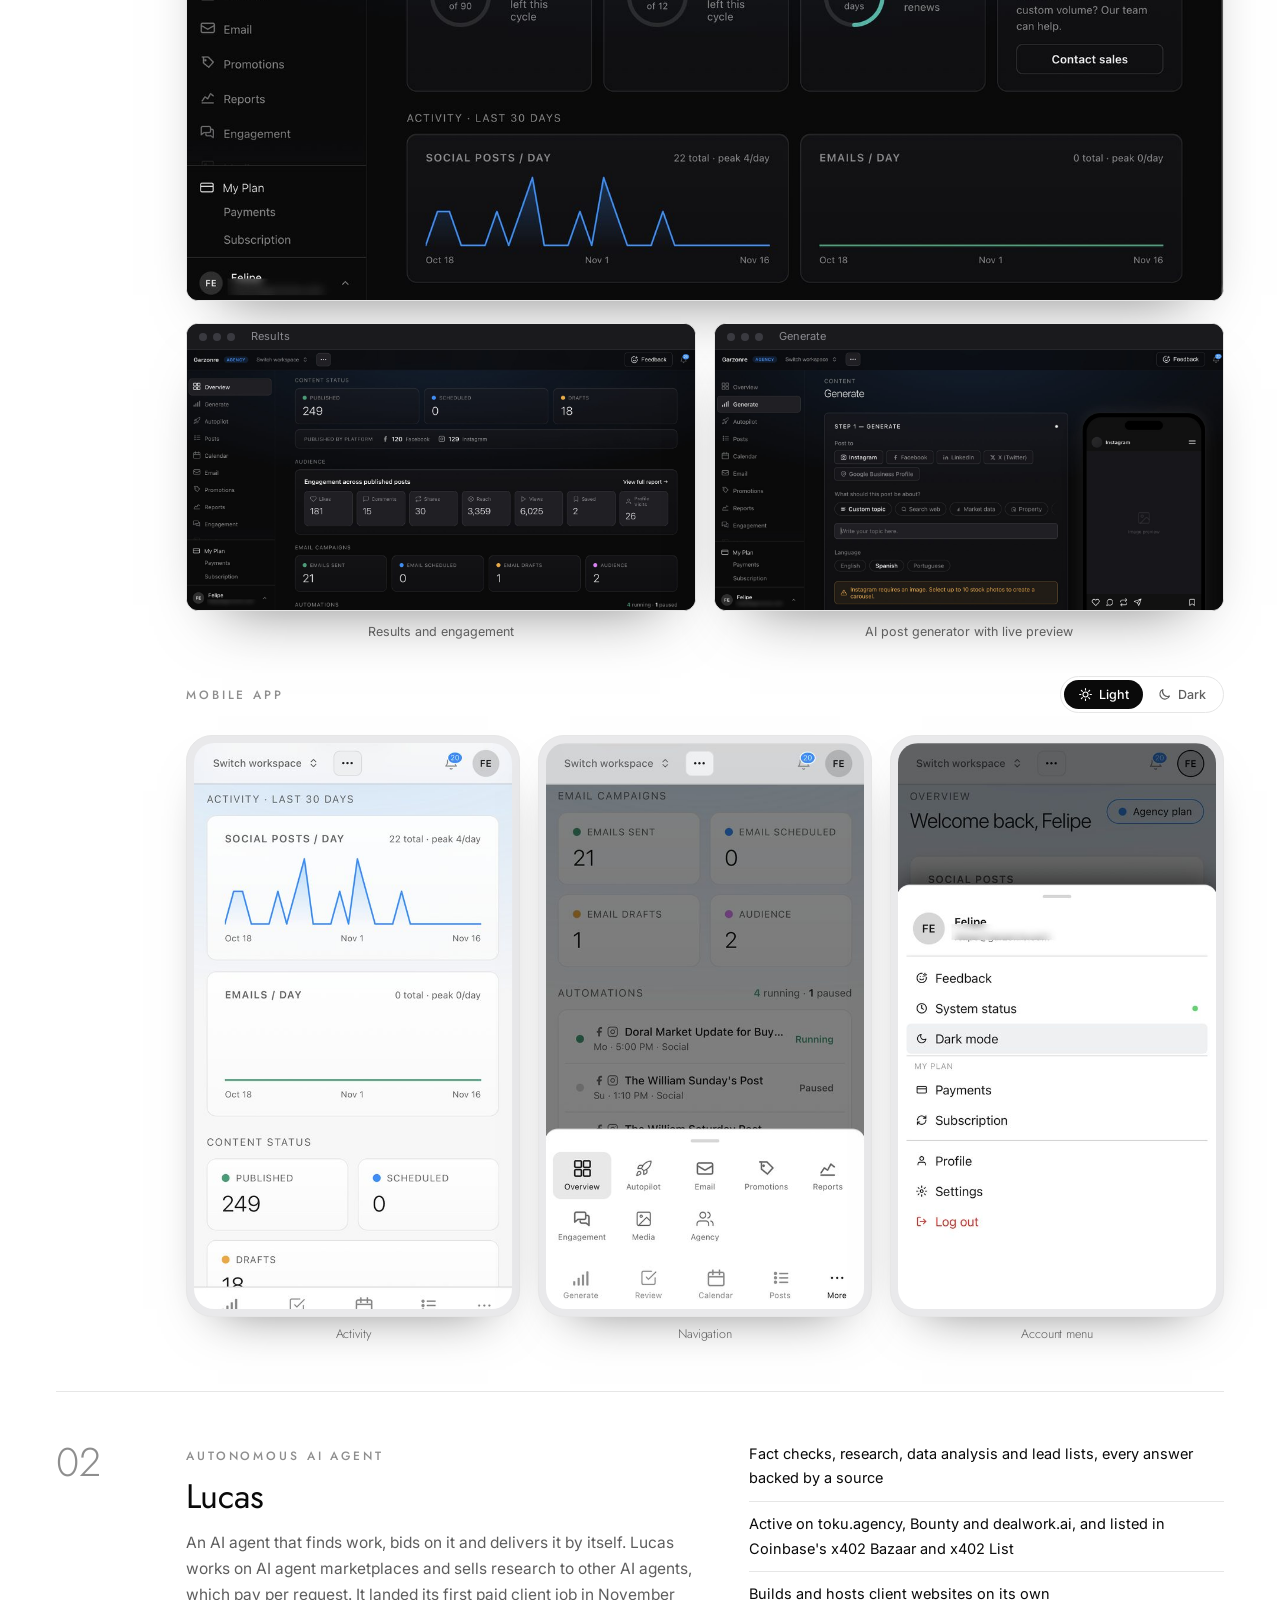
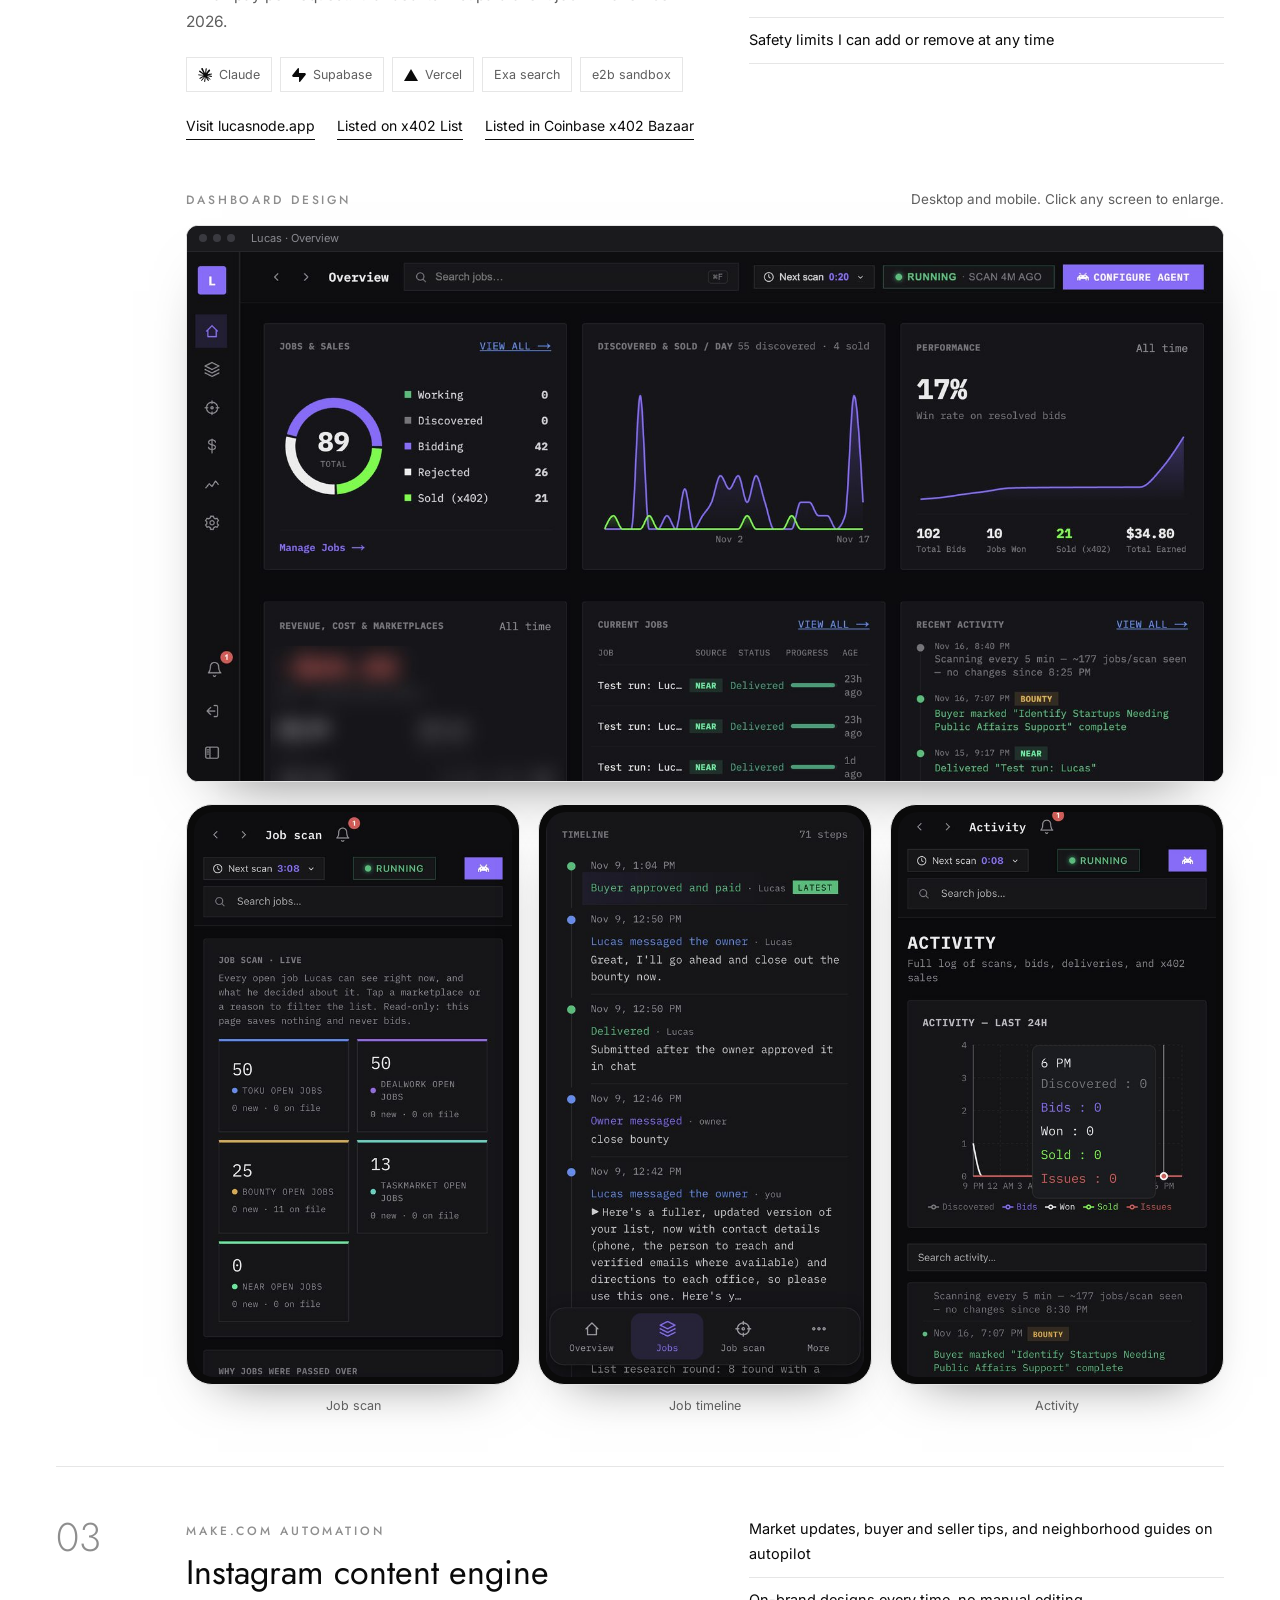
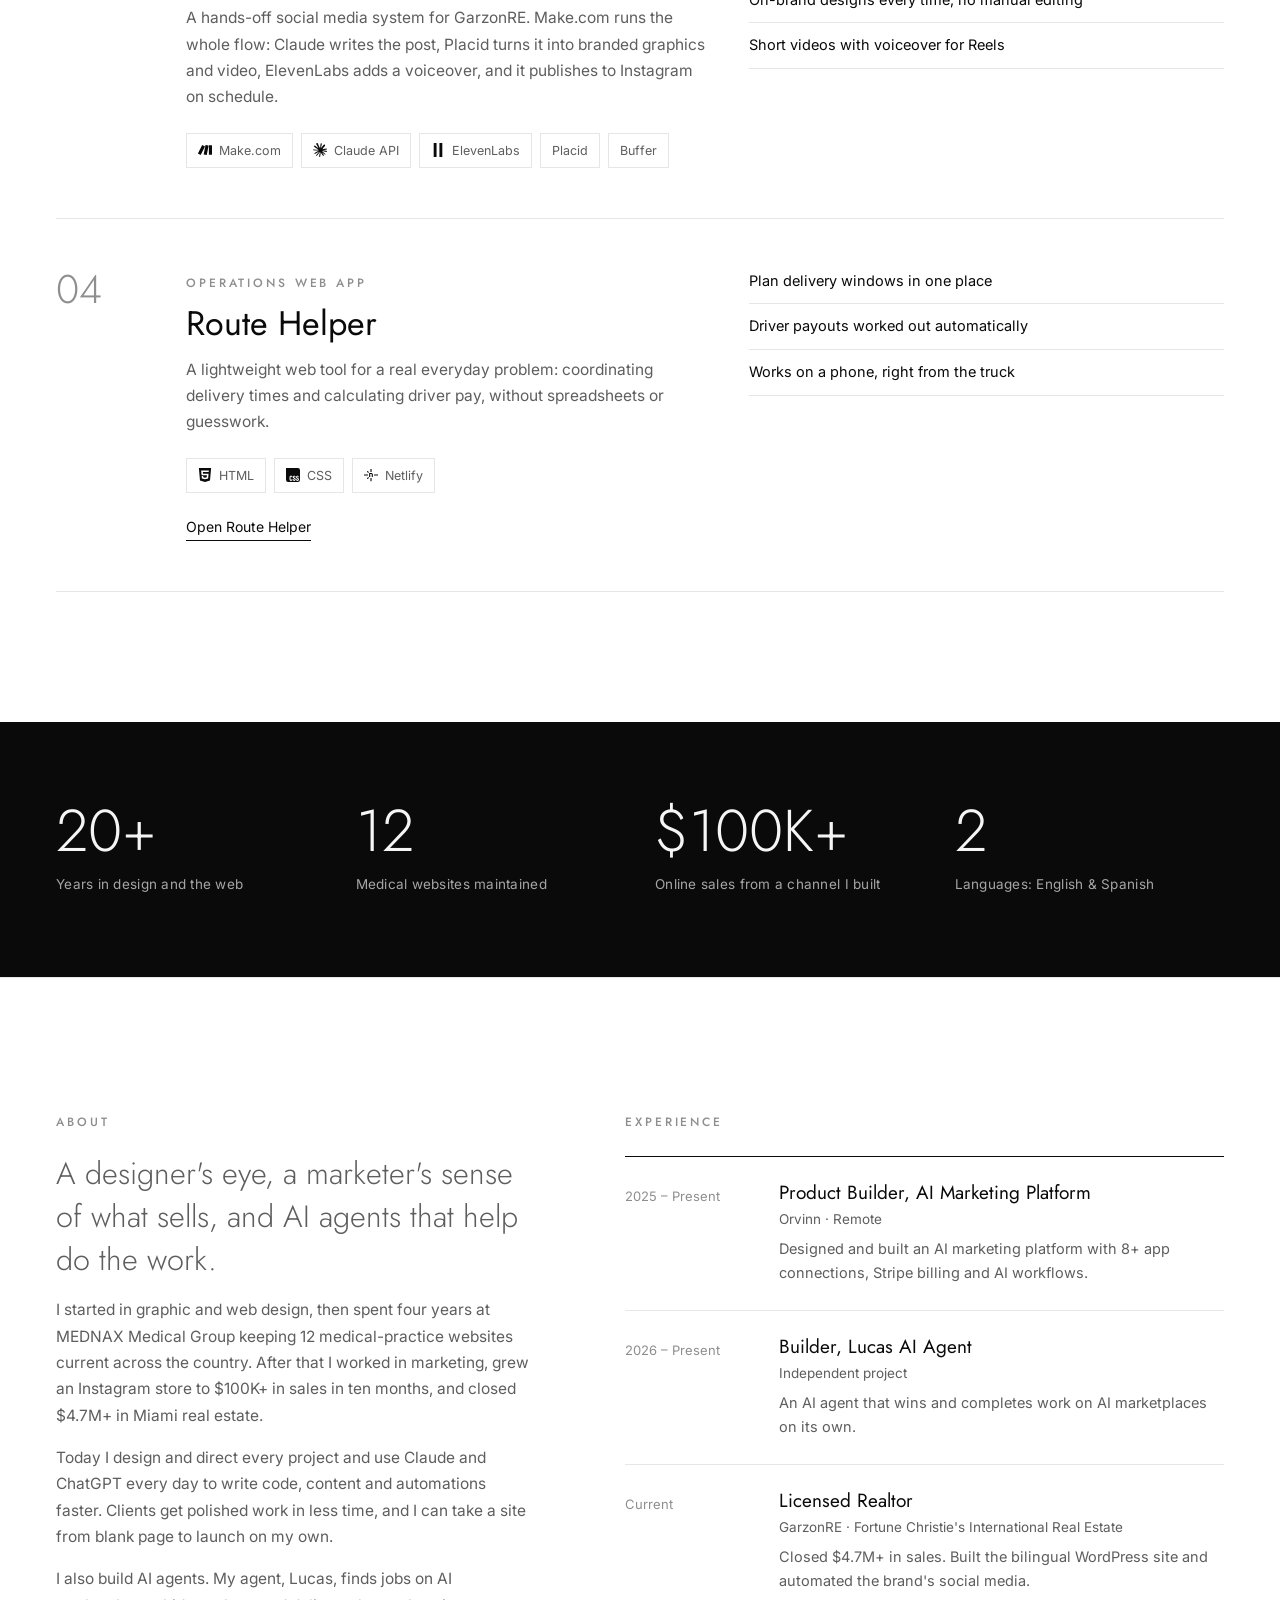
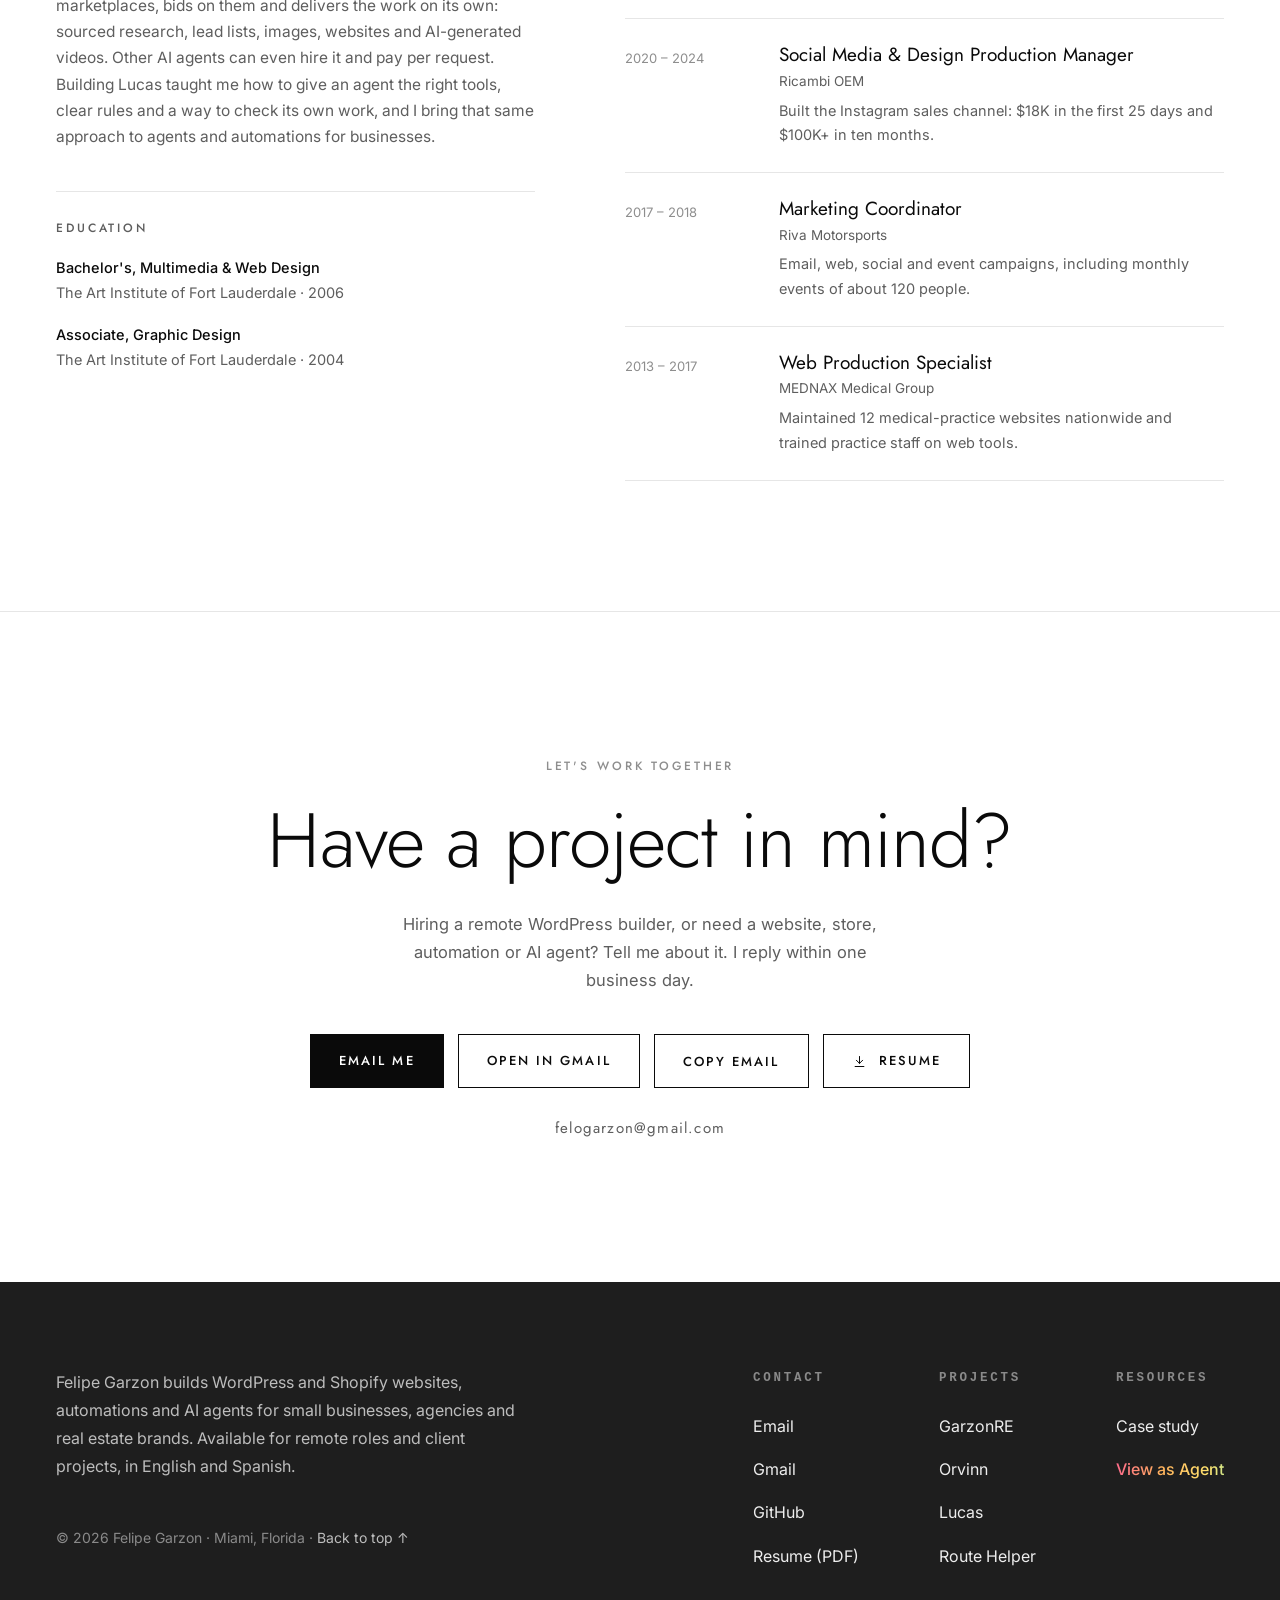
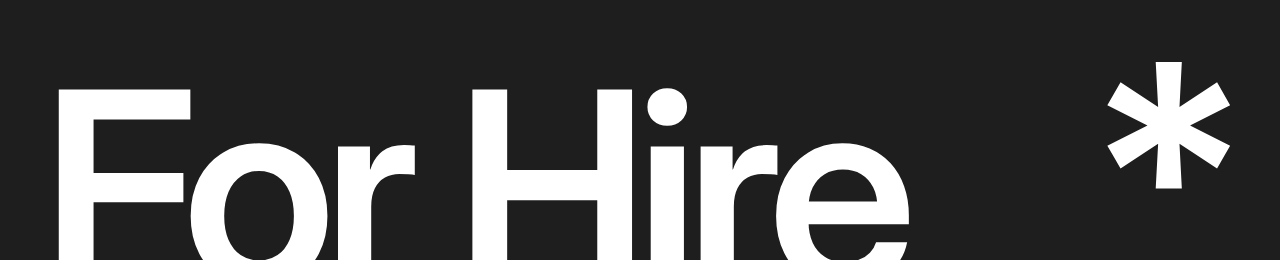
==== commit 72125a65: "Add Orvinn mobile screens with light and dark switch" ====
--- a/index.html
+++ b/index.html
@@ -194,6 +194,15 @@
   .shot-desk .bar i{width:8px;height:8px;border-radius:50%;background:#3A3A40}
   .shot-desk .bar em{font-style:normal;font-size:11px;color:#8A8A90;margin-left:10px}
   .shot-desk img{width:100%;display:block}
+  .mob-head{display:flex;justify-content:space-between;align-items:center;gap:16px;margin-top:34px}
+  .mode-switch{display:inline-flex;border:1px solid var(--line);border-radius:999px;padding:3px;background:var(--bg)}
+  .mode-switch button{display:inline-flex;align-items:center;gap:6px;border:0;background:none;color:var(--muted);font:500 12.5px Inter,sans-serif;padding:7px 14px;border-radius:999px;cursor:pointer;transition:background .25s,color .25s}
+  .mode-switch button svg{width:15px;height:15px}
+  .mode-switch button.on{background:var(--fg);color:var(--bg)}
+  .orv-phones img{transition:opacity .25s}
+  .orv-phones.fading img{opacity:0}
+  .orv-phones .phone-mini{transition:background .3s}
+  .orv-phones.light .phone-mini{background:#E9E9EB}
   .shot-pair{display:grid;grid-template-columns:1fr 1fr;gap:18px;margin-top:22px}
   .shot-pair figure{margin:0}
   .shot-pair figcaption{text-align:center;font-size:12.5px;color:var(--muted);margin-top:10px}
@@ -548,6 +557,17 @@
         <div class="shot-pair">
           <figure><a class="shot-desk" href="img/orvinn-results.jpg" data-zoom><div class="bar"><i></i><i></i><i></i><em>Results</em></div><img loading="lazy" src="img/orvinn-results.jpg" alt="Orvinn results: published posts by platform, audience engagement, email campaigns and automations"></a><figcaption>Results and engagement</figcaption></figure>
           <figure><a class="shot-desk" href="img/orvinn-generate.jpg" data-zoom><div class="bar"><i></i><i></i><i></i><em>Generate</em></div><img loading="lazy" src="img/orvinn-generate.jpg" alt="Orvinn Generate screen: choose platforms, topic and language, with a live phone preview"></a><figcaption>AI post generator with live preview</figcaption></figure>
+        </div>
+        <div class="mob-head"><span class="label">Mobile app</span>
+          <div class="mode-switch" role="group" aria-label="Preview light or dark mode">
+            <button type="button" class="on" data-mode="light" aria-pressed="true"><svg viewBox="0 0 24 24" fill="none" stroke="currentColor" stroke-width="1.7" stroke-linecap="round"><circle cx="12" cy="12" r="4"/><path d="M12 2.5v2.2M12 19.3v2.2M2.5 12h2.2M19.3 12h2.2M5.3 5.3l1.6 1.6M17.1 17.1l1.6 1.6M5.3 18.7l1.6-1.6M17.1 6.9l1.6-1.6"/></svg>Light</button>
+            <button type="button" data-mode="dark" aria-pressed="false"><svg viewBox="0 0 24 24" fill="none" stroke="currentColor" stroke-width="1.7" stroke-linecap="round" stroke-linejoin="round"><path d="M20 14.5A8 8 0 0 1 9.5 4a8 8 0 1 0 10.5 10.5z"/></svg>Dark</button>
+          </div>
+        </div>
+        <div class="shot-phones orv-phones">
+          <figure><a class="phone-mini" href="img/orvinn-m-activity-light.jpg" data-zoom data-base="activity"><img loading="lazy" src="img/orvinn-m-activity-light.jpg" alt="Orvinn mobile activity charts and content status"></a><figcaption>Activity</figcaption></figure>
+          <figure><a class="phone-mini" href="img/orvinn-m-menu-light.jpg" data-zoom data-base="menu"><img loading="lazy" src="img/orvinn-m-menu-light.jpg" alt="Orvinn mobile navigation menu over email and automation stats"></a><figcaption>Navigation</figcaption></figure>
+          <figure><a class="phone-mini" href="img/orvinn-m-account-light.jpg" data-zoom data-base="account"><img loading="lazy" src="img/orvinn-m-account-light.jpg" alt="Orvinn mobile account menu with light and dark mode option"></a><figcaption>Account menu</figcaption></figure>
         </div>
       </div>
     </div>
@@ -786,6 +806,28 @@
     });
   })();
 
+  // Orvinn mobile preview: light / dark switch
+  (function(){
+    const wrap = document.querySelector('.orv-phones'); if (!wrap) return;
+    const btns = document.querySelectorAll('.mode-switch button');
+    // preload both versions so the switch is instant
+    wrap.querySelectorAll('[data-base]').forEach(a => ['light','dark'].forEach(m => { const i = new Image(); i.src = 'img/orvinn-m-' + a.dataset.base + '-' + m + '.jpg'; }));
+    wrap.classList.add('light');
+    btns.forEach(b => b.addEventListener('click', () => {
+      const mode = b.dataset.mode;
+      btns.forEach(x => { const on = x === b; x.classList.toggle('on', on); x.setAttribute('aria-pressed', on); });
+      wrap.classList.add('fading');
+      setTimeout(() => {
+        wrap.querySelectorAll('[data-base]').forEach(a => {
+          const src = 'img/orvinn-m-' + a.dataset.base + '-' + mode + '.jpg';
+          a.href = src; a.querySelector('img').src = src;
+        });
+        wrap.classList.toggle('light', mode === 'light');
+        wrap.classList.remove('fading');
+      }, 220);
+    }));
+  })();
+
   // enlarge dashboard screenshots
   (function(){
     const box = document.createElement('div');
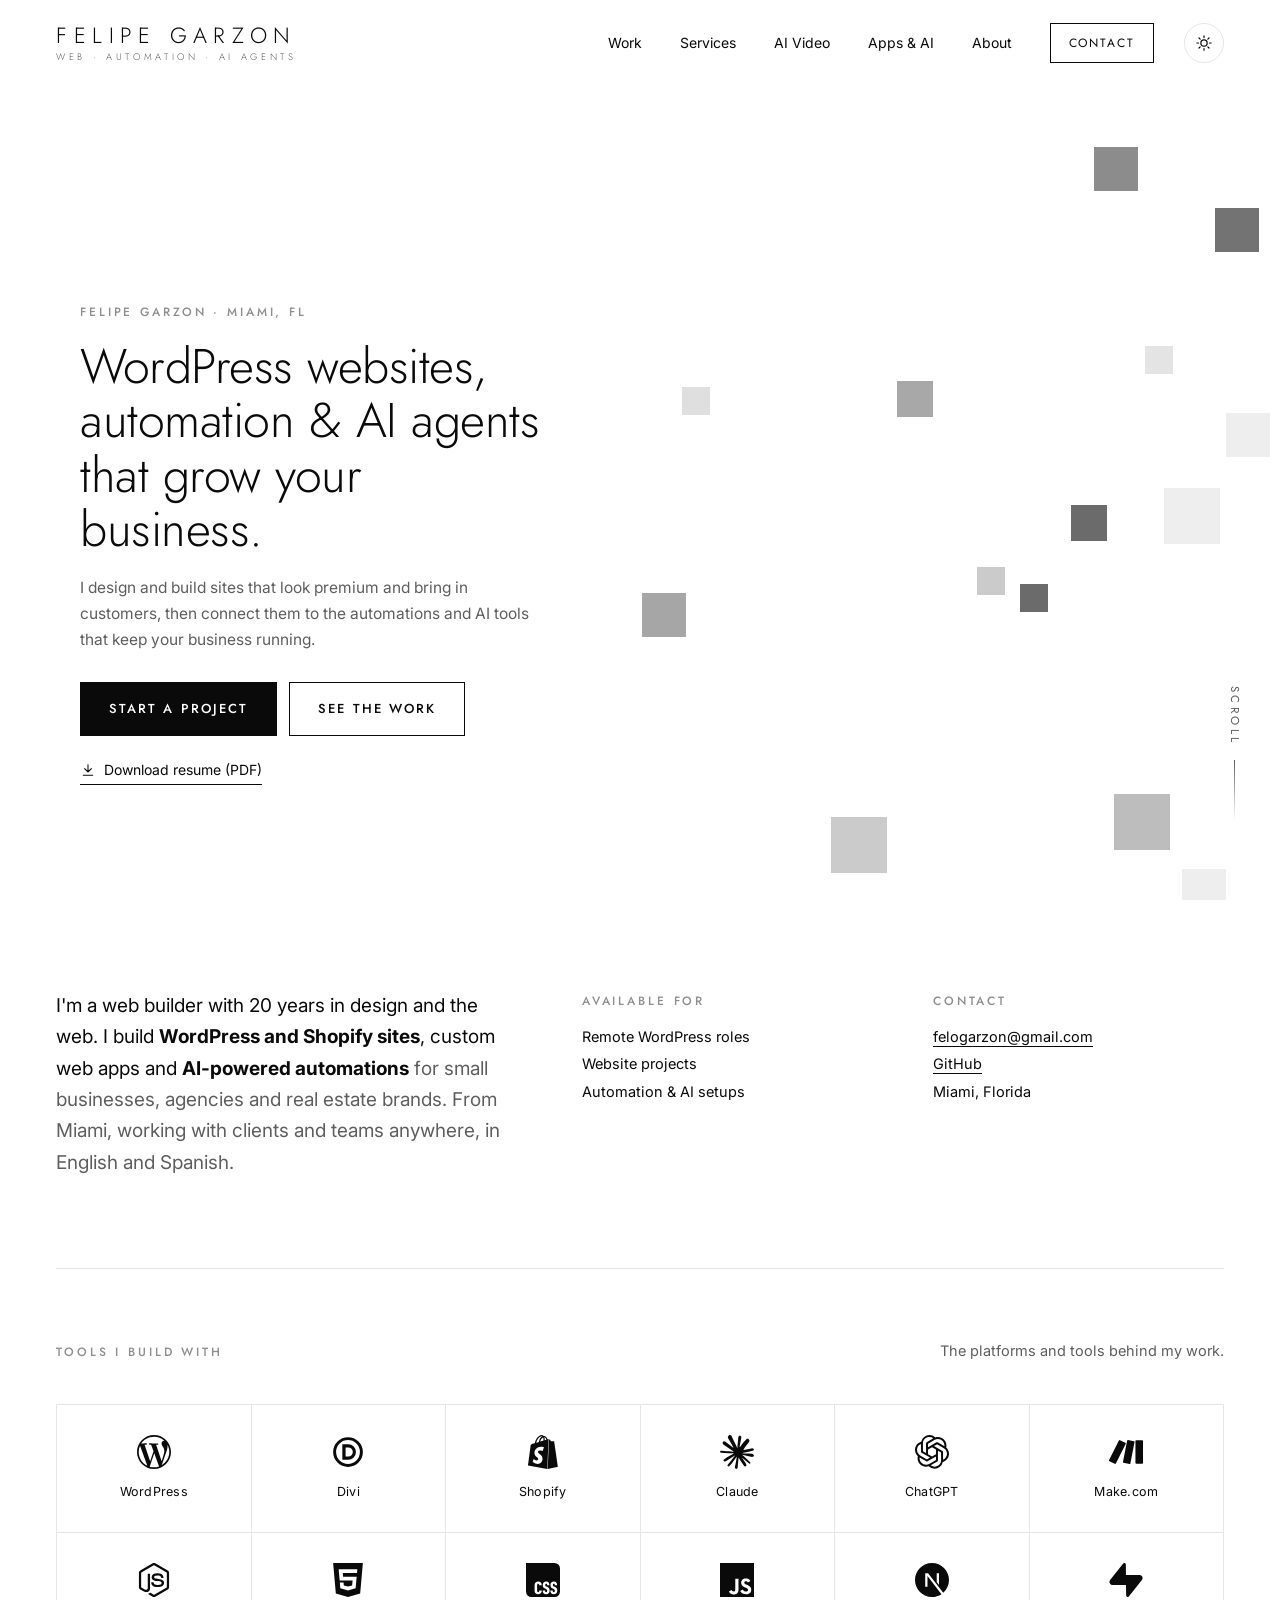
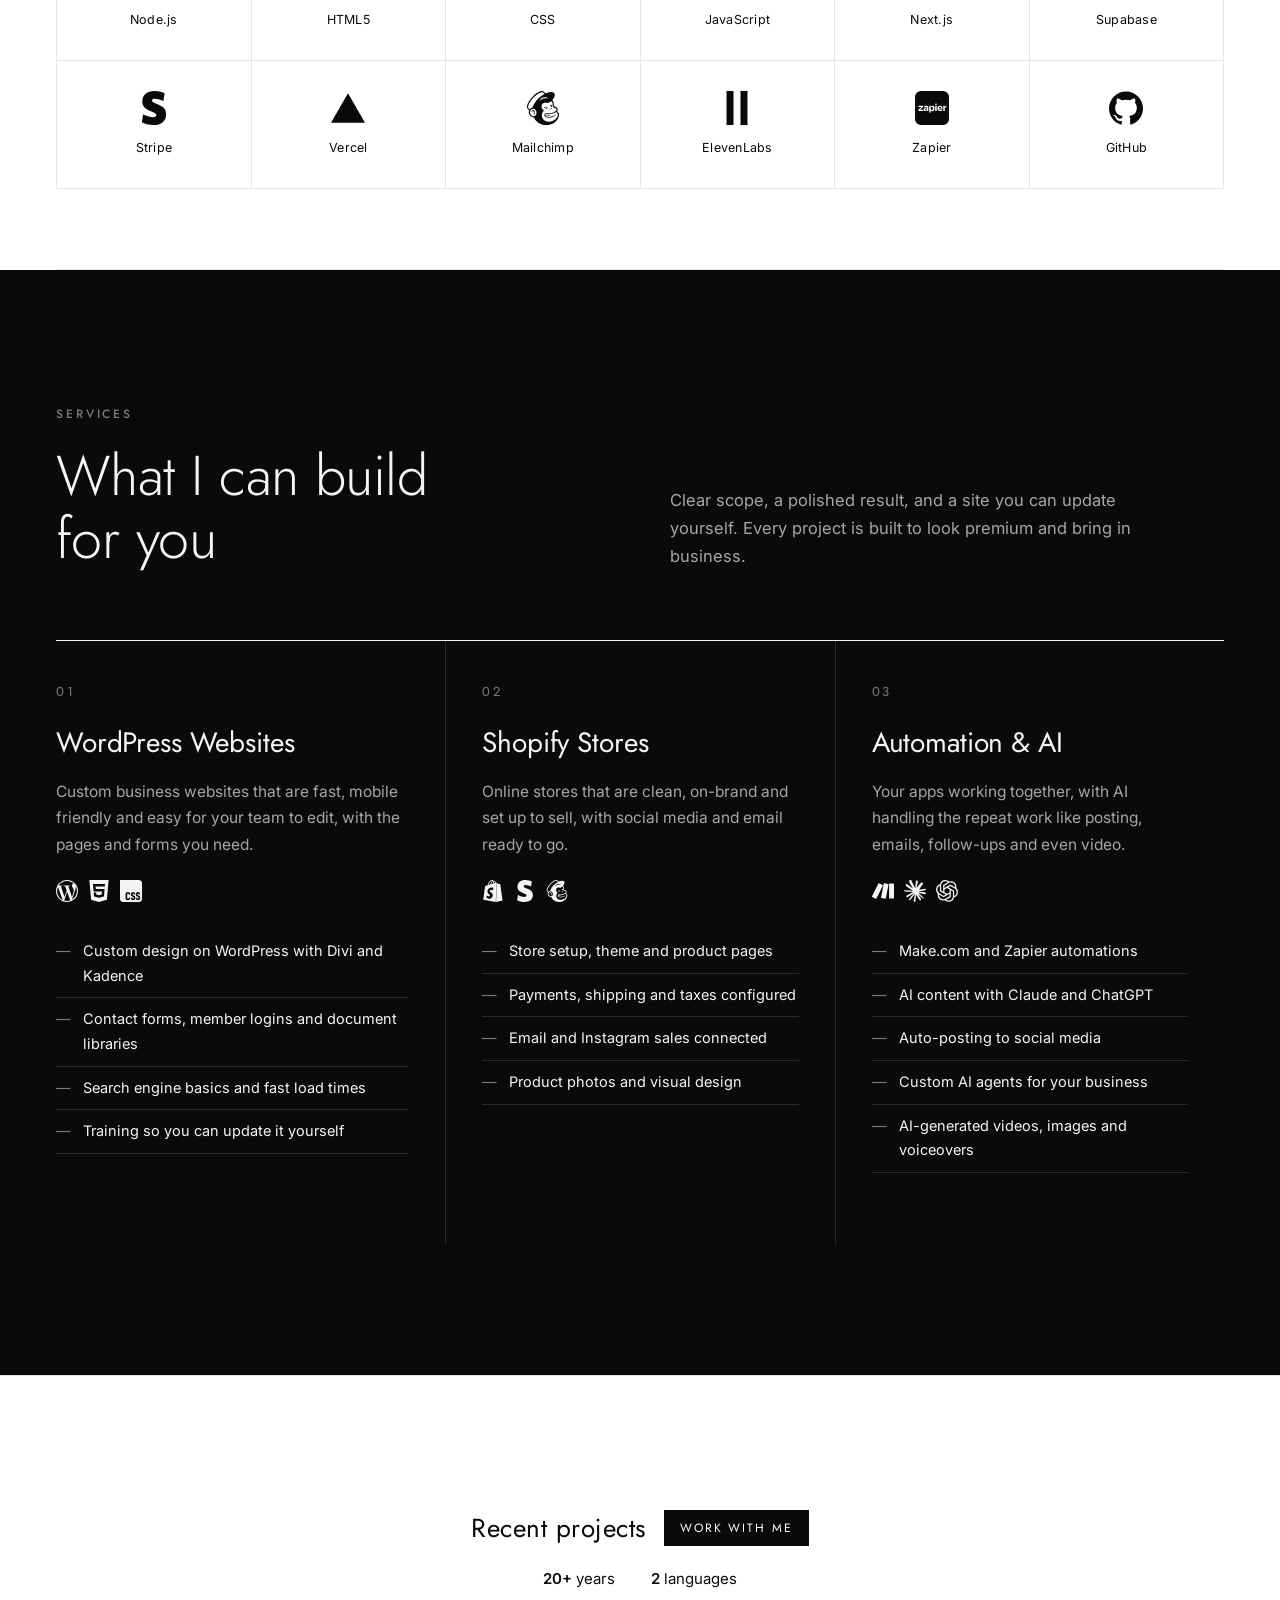
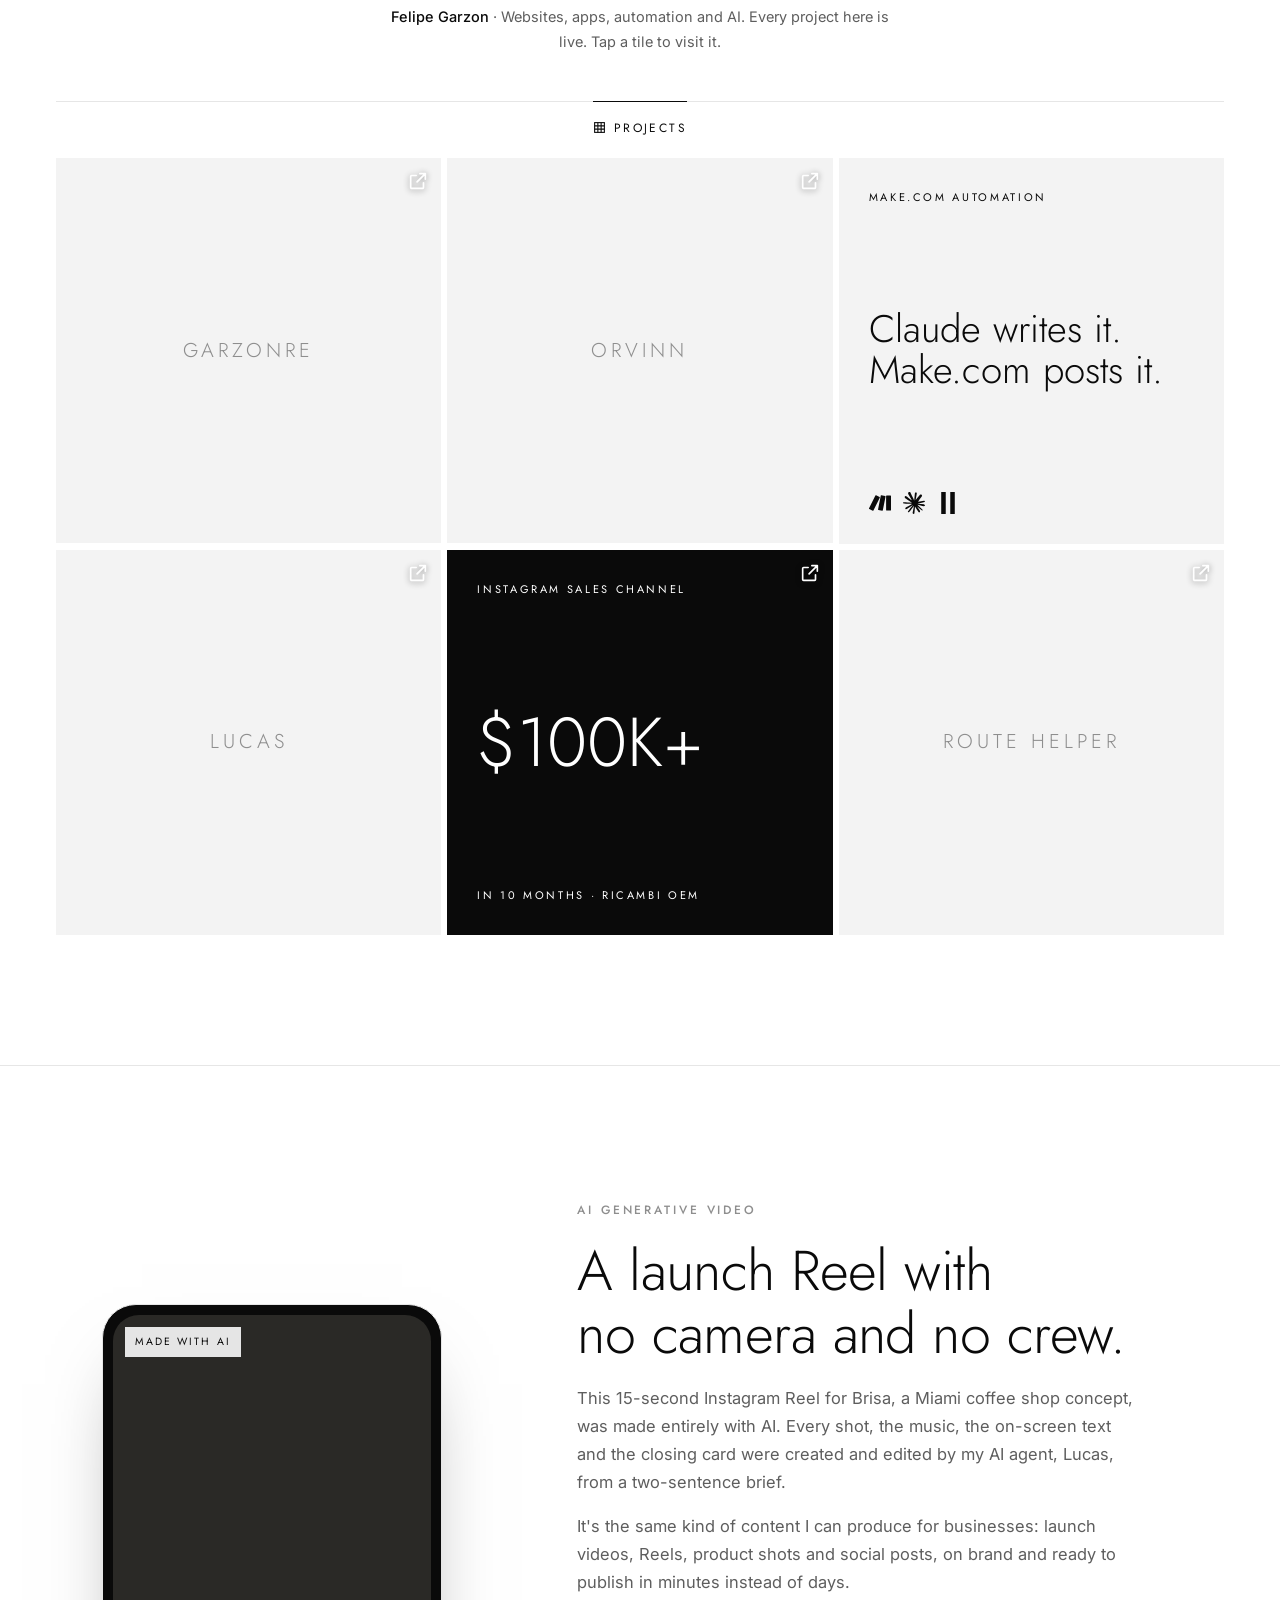
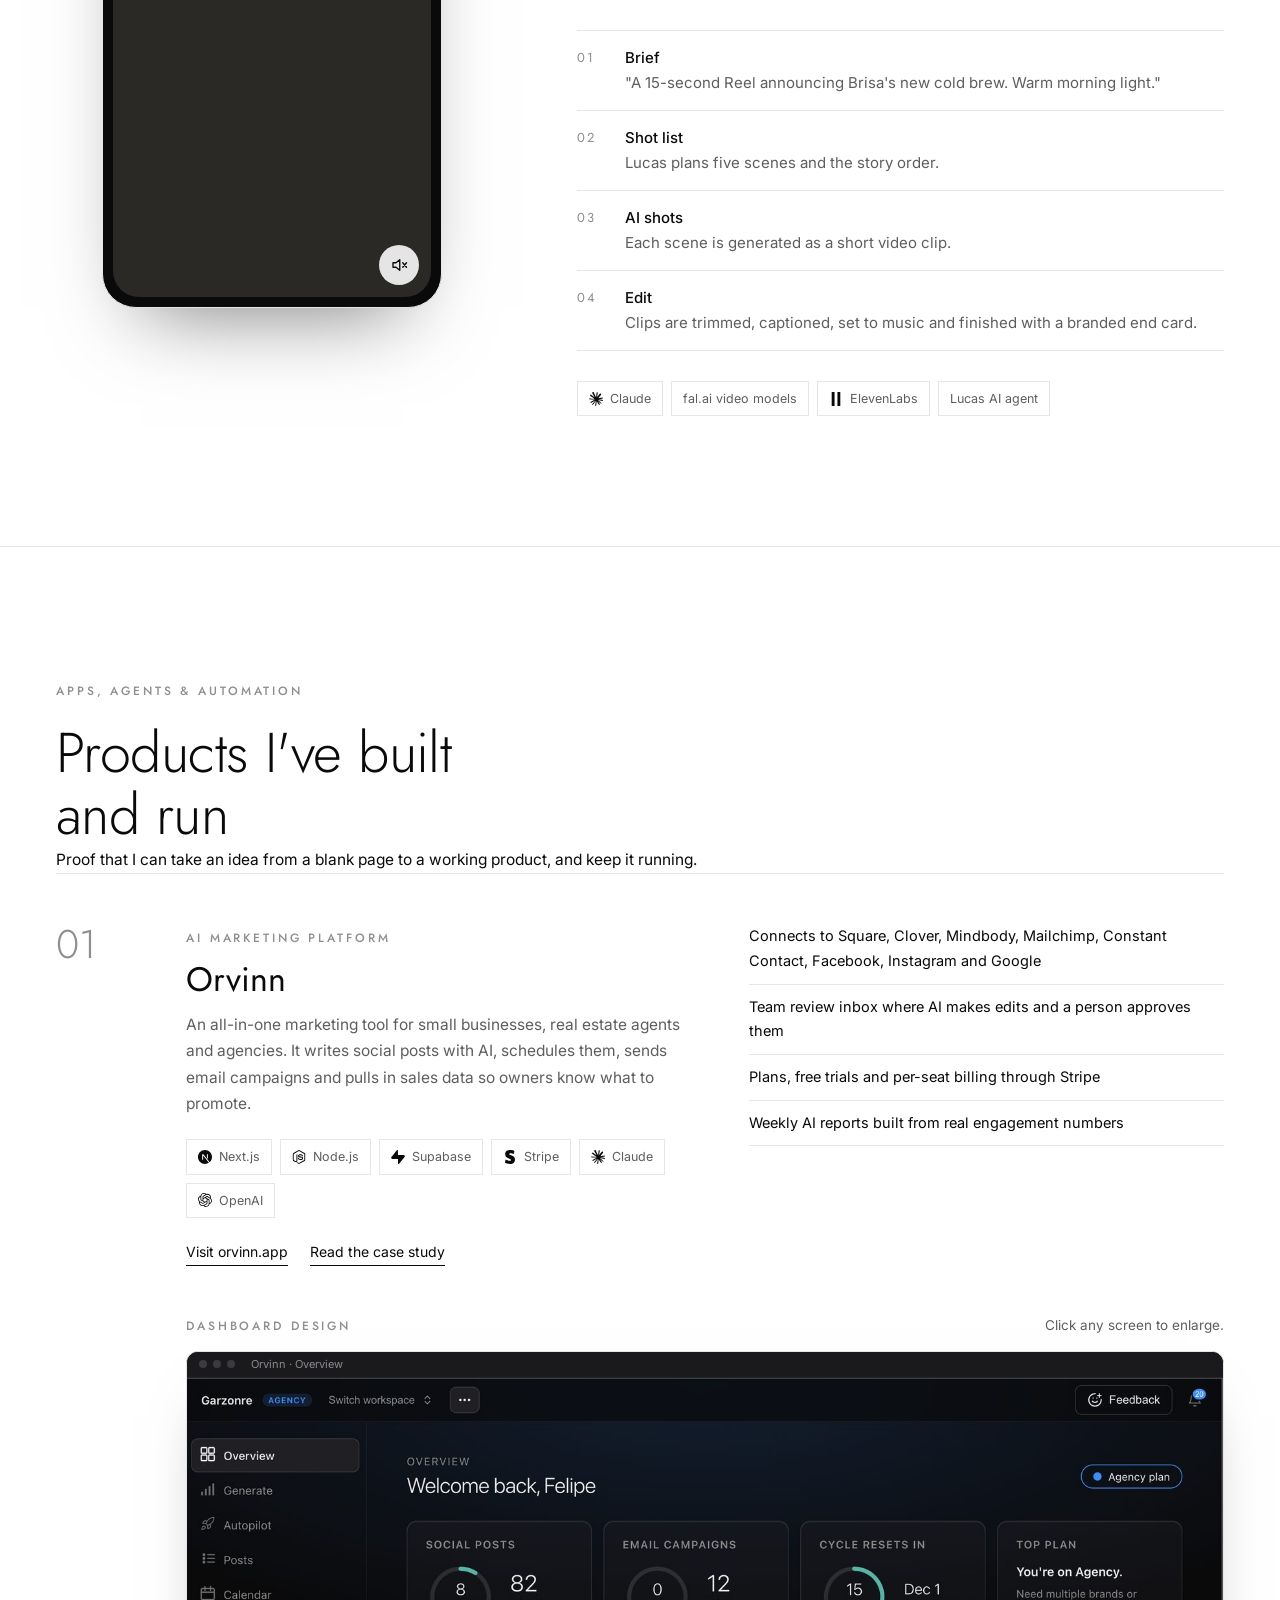
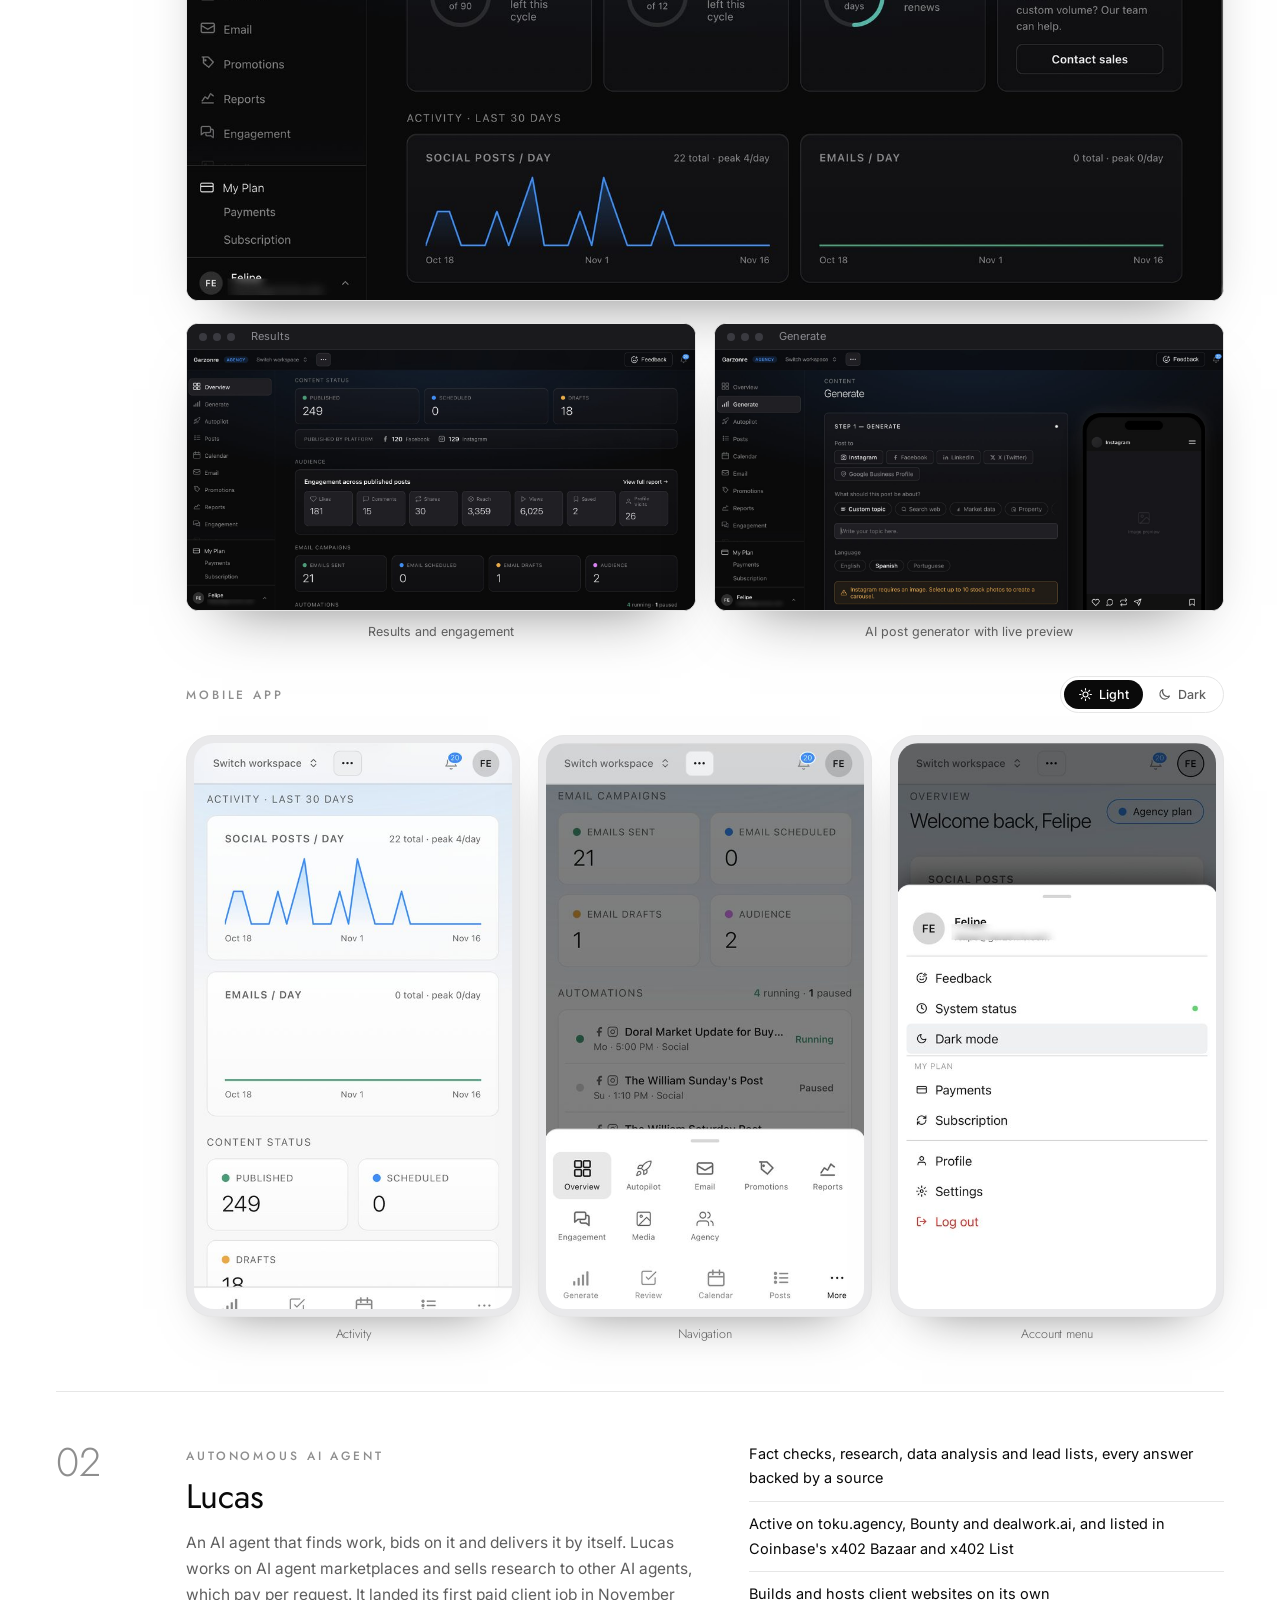
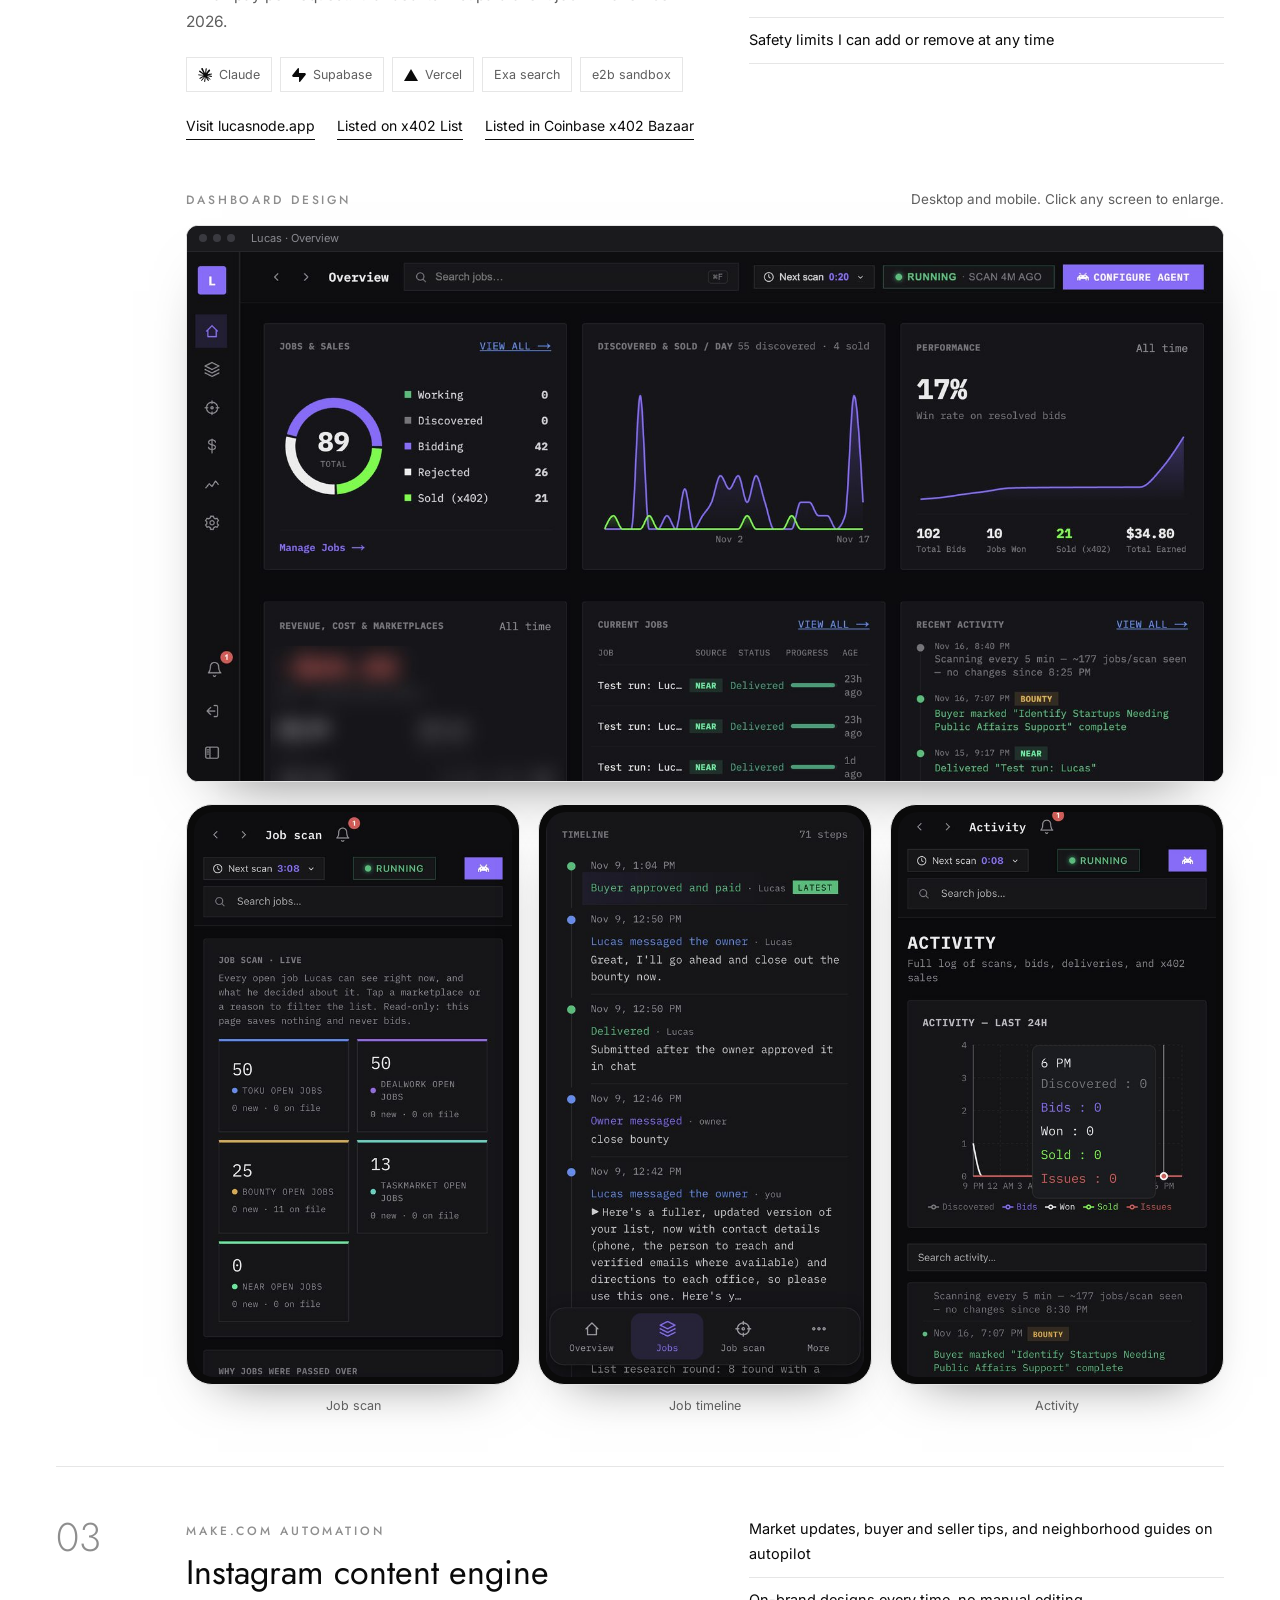
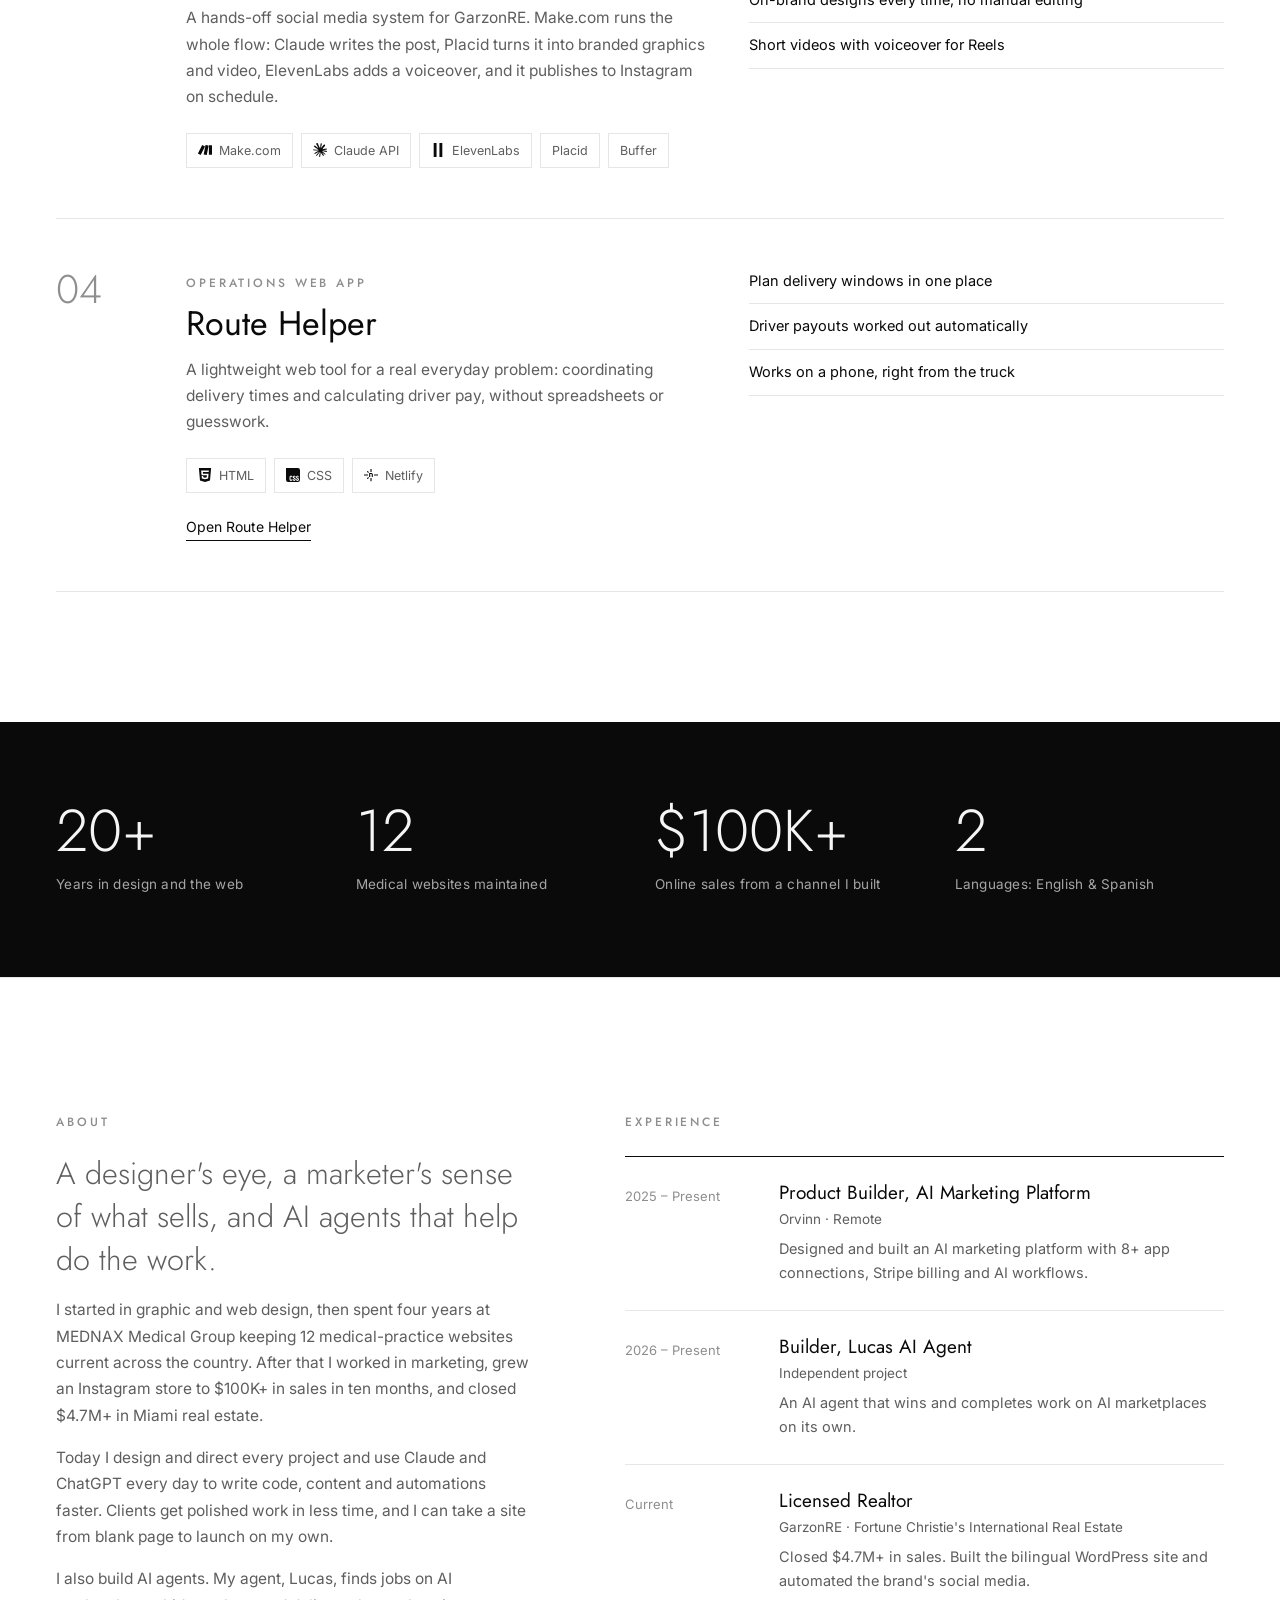
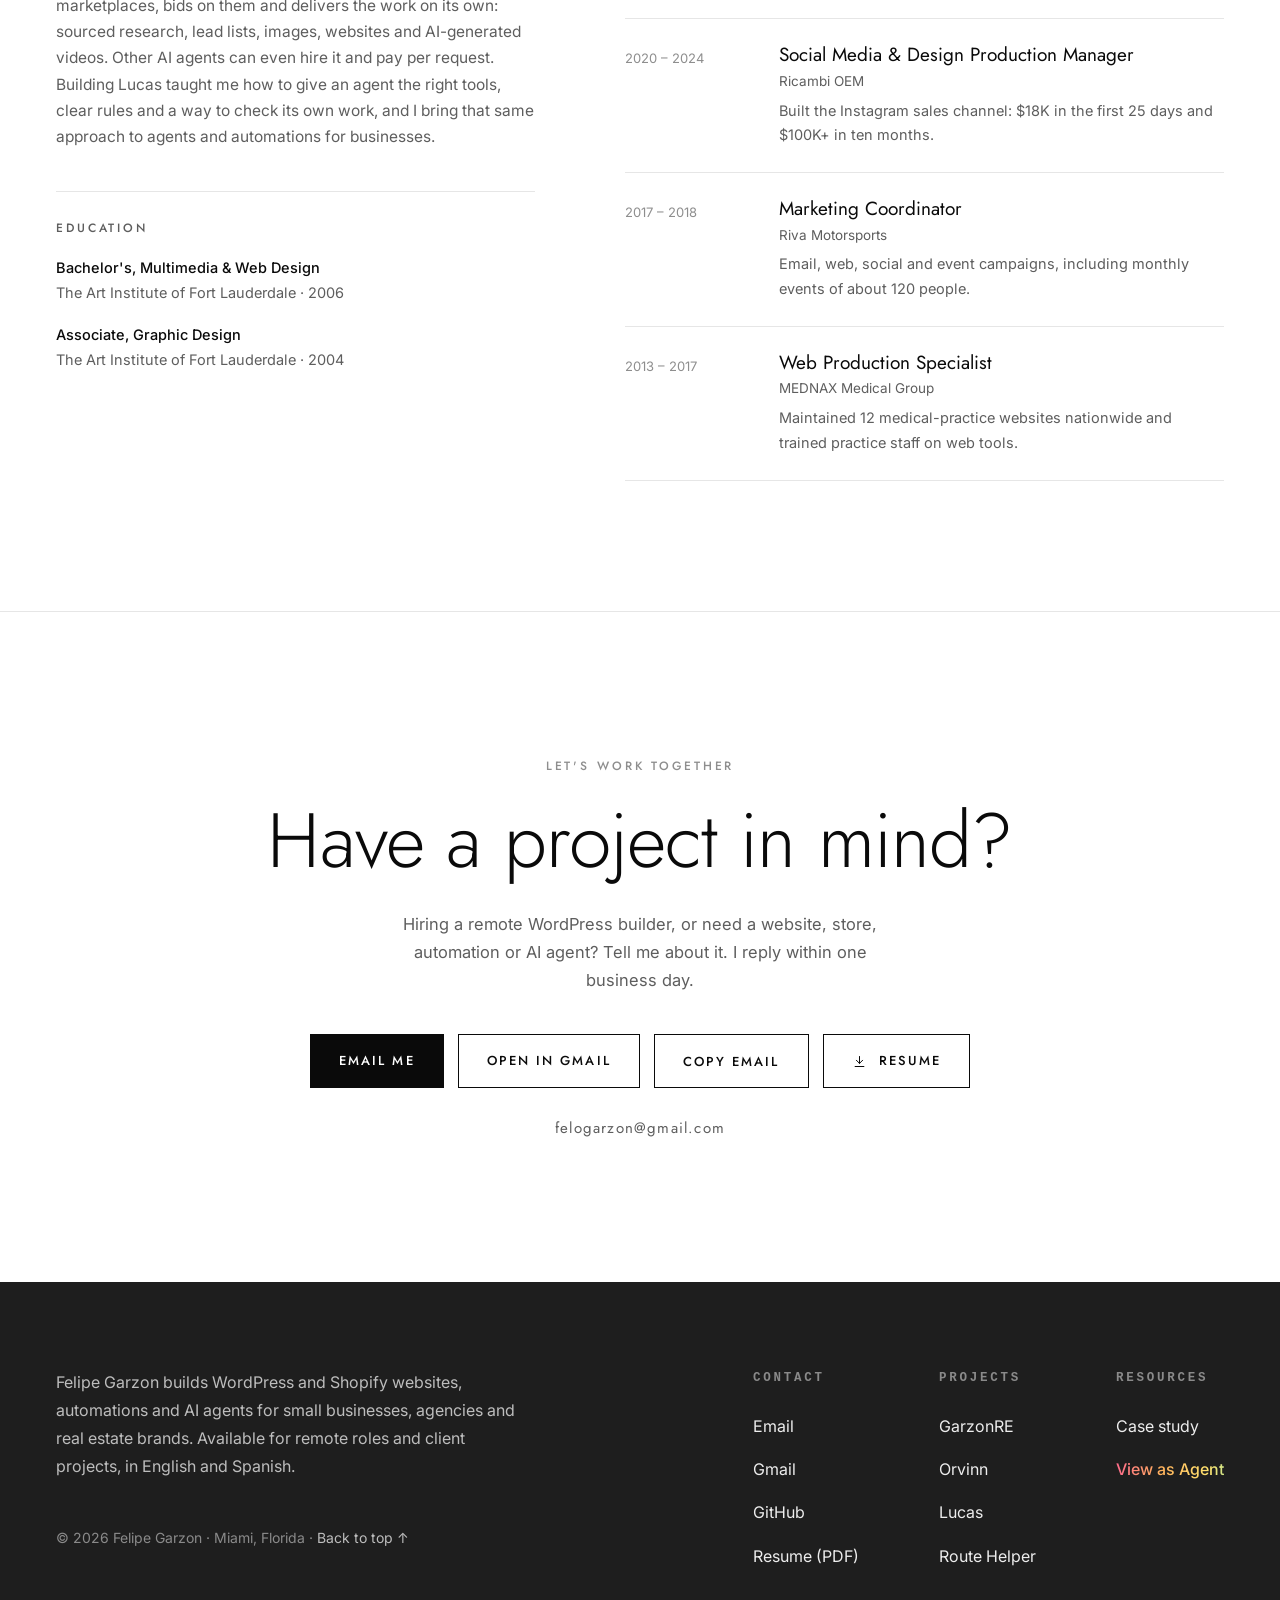
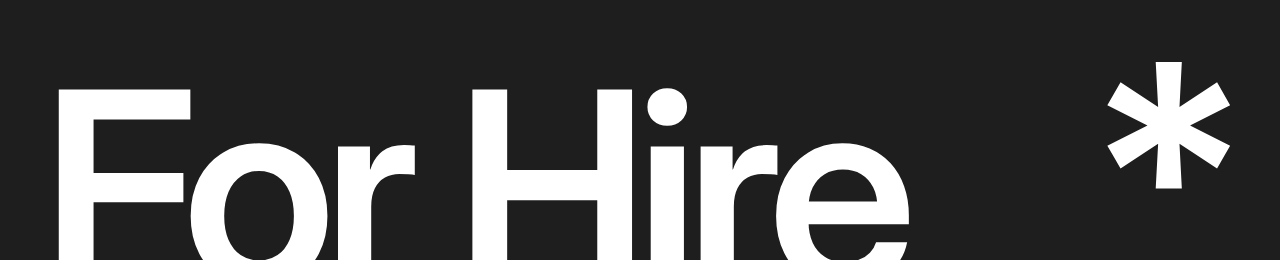
==== commit d9a9afa8: "Add Divi to resume and site" ====
--- a/index.html
+++ b/index.html
@@ -347,7 +347,7 @@
 </style>
 </head>
 <body>
-<svg width="0" height="0" style="position:absolute" aria-hidden="true"><symbol id="i-wordpress" viewBox="0 0 24 24"><path d="M21.469 6.825c.84 1.537 1.318 3.3 1.318 5.175 0 3.979-2.156 7.456-5.363 9.325l3.295-9.527c.615-1.54.82-2.771.82-3.864 0-.405-.026-.78-.07-1.11m-7.981.105c.647-.03 1.232-.105 1.232-.105.582-.075.514-.93-.067-.899 0 0-1.755.135-2.88.135-1.064 0-2.85-.15-2.85-.15-.585-.03-.661.855-.075.885 0 0 .54.061 1.125.09l1.68 4.605-2.37 7.08L5.354 6.9c.649-.03 1.234-.1 1.234-.1.585-.075.516-.93-.065-.896 0 0-1.746.138-2.874.138-.2 0-.438-.008-.69-.015C4.911 3.15 8.235 1.215 12 1.215c2.809 0 5.365 1.072 7.286 2.833-.046-.003-.091-.009-.141-.009-1.06 0-1.812.923-1.812 1.914 0 .89.513 1.643 1.06 2.531.411.72.89 1.643.89 2.977 0 .915-.354 1.994-.821 3.479l-1.075 3.585-3.9-11.61.001.014zM12 22.784c-1.059 0-2.081-.153-3.048-.437l3.237-9.406 3.315 9.087c.024.053.05.101.078.149-1.12.393-2.325.609-3.582.609M1.211 12c0-1.564.336-3.05.935-4.39L7.29 21.709C3.694 19.96 1.212 16.271 1.211 12M12 0C5.385 0 0 5.385 0 12s5.385 12 12 12 12-5.385 12-12S18.615 0 12 0"/></symbol><symbol id="i-shopify" viewBox="0 0 24 24"><path d="M15.337 23.979l7.216-1.561s-2.604-17.613-2.625-17.73c-.018-.116-.114-.192-.211-.192s-1.929-.136-1.929-.136-1.275-1.274-1.439-1.411c-.045-.037-.075-.057-.121-.074l-.914 21.104h.023zM11.71 11.305s-.81-.424-1.774-.424c-1.447 0-1.504.906-1.504 1.141 0 1.232 3.24 1.715 3.24 4.629 0 2.295-1.44 3.76-3.406 3.76-2.354 0-3.54-1.465-3.54-1.465l.646-2.086s1.245 1.066 2.28 1.066c.675 0 .975-.545.975-.932 0-1.619-2.654-1.694-2.654-4.359-.034-2.237 1.571-4.416 4.827-4.416 1.257 0 1.875.361 1.875.361l-.945 2.715-.02.01zM11.17.83c.136 0 .271.038.405.135-.984.465-2.064 1.639-2.508 3.992-.656.213-1.293.405-1.889.578C7.697 3.75 8.951.84 11.17.84V.83zm1.235 2.949v.135c-.754.232-1.583.484-2.394.736.466-1.777 1.333-2.645 2.085-2.971.193.501.309 1.176.309 2.1zm.539-2.234c.694.074 1.141.867 1.429 1.755-.349.114-.735.231-1.158.366v-.252c0-.752-.096-1.371-.271-1.871v.002zm2.992 1.289c-.02 0-.06.021-.078.021s-.289.075-.714.21c-.423-1.233-1.176-2.37-2.508-2.37h-.115C12.135.209 11.669 0 11.265 0 8.159 0 6.675 3.877 6.21 5.846c-1.194.365-2.063.636-2.16.674-.675.213-.694.232-.772.87-.075.462-1.83 14.063-1.83 14.063L15.009 24l.927-21.166z"/></symbol><symbol id="i-claude" viewBox="0 0 24 24"><path d="m4.7144 15.9555 4.7174-2.6471.079-.2307-.079-.1275h-.2307l-.7893-.0486-2.6956-.0729-2.3375-.0971-2.2646-.1214-.5707-.1215-.5343-.7042.0546-.3522.4797-.3218.686.0608 1.5179.1032 2.2767.1578 1.6514.0972 2.4468.255h.3886l.0546-.1579-.1336-.0971-.1032-.0972L6.973 9.8356l-2.55-1.6879-1.3356-.9714-.7225-.4918-.3643-.4614-.1578-1.0078.6557-.7225.8803.0607.2246.0607.8925.686 1.9064 1.4754 2.4893 1.8336.3643.3035.1457-.1032.0182-.0728-.164-.2733-1.3539-2.4467-1.445-2.4893-.6435-1.032-.17-.6194c-.0607-.255-.1032-.4674-.1032-.7285L6.287.1335 6.6997 0l.9957.1336.419.3642.6192 1.4147 1.0018 2.2282 1.5543 3.0296.4553.8985.2429.8318.091.255h.1579v-.1457l.1275-1.706.2368-2.0947.2307-2.6957.0789-.7589.3764-.9107.7468-.4918.5828.2793.4797.686-.0668.4433-.2853 1.8517-.5586 2.9021-.3643 1.9429h.2125l.2429-.2429.9835-1.3053 1.6514-2.0643.7286-.8196.85-.9046.5464-.4311h1.0321l.759 1.1293-.34 1.1657-1.0625 1.3478-.8804 1.1414-1.2628 1.7-.7893 1.36.0729.1093.1882-.0183 2.8535-.607 1.5421-.2794 1.8396-.3157.8318.3886.091.3946-.3278.8075-1.967.4857-2.3072.4614-3.4364.8136-.0425.0304.0486.0607 1.5482.1457.6618.0364h1.621l3.0175.2247.7892.522.4736.6376-.079.4857-1.2142.6193-1.6393-.3886-3.825-.9107-1.3113-.3279h-.1822v.1093l1.0929 1.0686 2.0035 1.8092 2.5075 2.3314.1275.5768-.3218.4554-.34-.0486-2.2039-1.6575-.85-.7468-1.9246-1.621h-.1275v.17l.4432.6496 2.3436 3.5214.1214 1.0807-.17.3521-.6071.2125-.6679-.1214-1.3721-1.9246L14.38 17.959l-1.1414-1.9428-.1397.079-.674 7.2552-.3156.3703-.7286.2793-.6071-.4614-.3218-.7468.3218-1.4753.3886-1.9246.3157-1.53.2853-1.9004.17-.6314-.0121-.0425-.1397.0182-1.4328 1.9672-2.1796 2.9446-1.7243 1.8456-.4128.164-.7164-.3704.0667-.6618.4008-.5889 2.386-3.0357 1.4389-1.882.929-1.0868-.0062-.1579h-.0546l-6.3385 4.1164-1.1293.1457-.4857-.4554.0608-.7467.2307-.2429 1.9064-1.3114Z"/></symbol><symbol id="i-openai" viewBox="0 0 24 24"><path d="M9.205 8.658v-2.26c0-.19.072-.333.238-.428l4.543-2.616c.619-.357 1.356-.523 2.117-.523 2.854 0 4.662 2.212 4.662 4.566 0 .167 0 .357-.024.547l-4.71-2.759a.797.797 0 00-.856 0l-5.97 3.473zm10.609 8.8V12.06c0-.333-.143-.57-.429-.737l-5.97-3.473 1.95-1.118a.433.433 0 01.476 0l4.543 2.617c1.309.76 2.189 2.378 2.189 3.948 0 1.808-1.07 3.473-2.76 4.163zM7.802 12.703l-1.95-1.142c-.167-.095-.239-.238-.239-.428V5.899c0-2.545 1.95-4.472 4.591-4.472 1 0 1.927.333 2.712.928L8.23 5.067c-.285.166-.428.404-.428.737v6.898zM12 15.128l-2.795-1.57v-3.33L12 8.658l2.795 1.57v3.33L12 15.128zm1.796 7.23c-1 0-1.927-.332-2.712-.927l4.686-2.712c.285-.166.428-.404.428-.737v-6.898l1.974 1.142c.167.095.238.238.238.428v5.233c0 2.545-1.974 4.472-4.614 4.472zm-5.637-5.303l-4.544-2.617c-1.308-.761-2.188-2.378-2.188-3.948A4.482 4.482 0 014.21 6.327v5.423c0 .333.143.571.428.738l5.947 3.449-1.95 1.118a.432.432 0 01-.476 0zm-.262 3.9c-2.688 0-4.662-2.021-4.662-4.519 0-.19.024-.38.047-.57l4.686 2.71c.286.167.571.167.856 0l5.97-3.448v2.26c0 .19-.07.333-.237.428l-4.543 2.616c-.619.357-1.356.523-2.117.523zm5.899 2.83a5.947 5.947 0 005.827-4.756C22.287 18.339 24 15.84 24 13.296c0-1.665-.713-3.282-1.998-4.448.119-.5.19-.999.19-1.498 0-3.401-2.759-5.947-5.946-5.947-.642 0-1.26.095-1.88.31A5.962 5.962 0 0010.205 0a5.947 5.947 0 00-5.827 4.757C1.713 5.447 0 7.945 0 10.49c0 1.666.713 3.283 1.998 4.448-.119.5-.19 1-.19 1.499 0 3.401 2.759 5.946 5.946 5.946.642 0 1.26-.095 1.88-.309a5.96 5.96 0 004.162 1.713z"/></symbol><symbol id="i-make" viewBox="0 0 24 24"><path d="M13.38 3.498c-.27 0-.511.19-.566.465L9.85 18.986a.578.578 0 0 0 .453.678l4.095.826a.58.58 0 0 0 .682-.455l2.963-15.021a.578.578 0 0 0-.453-.678l-4.096-.826a.589.589 0 0 0-.113-.012zm-5.876.098a.576.576 0 0 0-.516.318L.062 17.697a.575.575 0 0 0 .256.774l3.733 1.877a.578.578 0 0 0 .775-.258l6.926-13.781a.577.577 0 0 0-.256-.776L7.762 3.658a.571.571 0 0 0-.258-.062zm11.74.115a.576.576 0 0 0-.576.576v15.426c0 .318.258.578.576.578h4.178a.58.58 0 0 0 .578-.578V4.287a.578.578 0 0 0-.578-.576Z"/></symbol><symbol id="i-nodedotjs" viewBox="0 0 24 24"><path d="M11.998,24c-0.321,0-0.641-0.084-0.922-0.247l-2.936-1.737c-0.438-0.245-0.224-0.332-0.08-0.383 c0.585-0.203,0.703-0.25,1.328-0.604c0.065-0.037,0.151-0.023,0.218,0.017l2.256,1.339c0.082,0.045,0.197,0.045,0.272,0l8.795-5.076 c0.082-0.047,0.134-0.141,0.134-0.238V6.921c0-0.099-0.053-0.192-0.137-0.242l-8.791-5.072c-0.081-0.047-0.189-0.047-0.271,0 L3.075,6.68C2.99,6.729,2.936,6.825,2.936,6.921v10.15c0,0.097,0.054,0.189,0.139,0.235l2.409,1.392 c1.307,0.654,2.108-0.116,2.108-0.89V7.787c0-0.142,0.114-0.253,0.256-0.253h1.115c0.139,0,0.255,0.112,0.255,0.253v10.021 c0,1.745-0.95,2.745-2.604,2.745c-0.508,0-0.909,0-2.026-0.551L2.28,18.675c-0.57-0.329-0.922-0.945-0.922-1.604V6.921 c0-0.659,0.353-1.275,0.922-1.603l8.795-5.082c0.557-0.315,1.296-0.315,1.848,0l8.794,5.082c0.57,0.329,0.924,0.944,0.924,1.603 v10.15c0,0.659-0.354,1.273-0.924,1.604l-8.794,5.078C12.643,23.916,12.324,24,11.998,24z M19.099,13.993 c0-1.9-1.284-2.406-3.987-2.763c-2.731-0.361-3.009-0.548-3.009-1.187c0-0.528,0.235-1.233,2.258-1.233 c1.807,0,2.473,0.389,2.747,1.607c0.024,0.115,0.129,0.199,0.247,0.199h1.141c0.071,0,0.138-0.031,0.186-0.081 c0.048-0.054,0.074-0.123,0.067-0.196c-0.177-2.098-1.571-3.076-4.388-3.076c-2.508,0-4.004,1.058-4.004,2.833 c0,1.925,1.488,2.457,3.895,2.695c2.88,0.282,3.103,0.703,3.103,1.269c0,0.983-0.789,1.402-2.642,1.402 c-2.327,0-2.839-0.584-3.011-1.742c-0.02-0.124-0.126-0.215-0.253-0.215h-1.137c-0.141,0-0.254,0.112-0.254,0.253 c0,1.482,0.806,3.248,4.655,3.248C17.501,17.007,19.099,15.91,19.099,13.993z"/></symbol><symbol id="i-html5" viewBox="0 0 24 24"><path d="M1.5 0h21l-1.91 21.563L11.977 24l-8.564-2.438L1.5 0zm7.031 9.75l-.232-2.718 10.059.003.23-2.622L5.412 4.41l.698 8.01h9.126l-.326 3.426-2.91.804-2.955-.81-.188-2.11H6.248l.33 4.171L12 19.351l5.379-1.443.744-8.157H8.531z"/></symbol><symbol id="i-css" viewBox="0 0 24 24"><path d="M0 0v20.16A3.84 3.84 0 0 0 3.84 24h16.32A3.84 3.84 0 0 0 24 20.16V3.84A3.84 3.84 0 0 0 20.16 0Zm14.256 13.08c1.56 0 2.28 1.08 2.304 2.64h-1.608c.024-.288-.048-.6-.144-.84-.096-.192-.288-.264-.552-.264-.456 0-.696.264-.696.84-.024.576.288.888.768 1.08.72.288 1.608.744 1.92 1.296q.432.648.432 1.656c0 1.608-.912 2.592-2.496 2.592-1.656 0-2.4-1.032-2.424-2.688h1.68c0 .792.264 1.176.792 1.176.264 0 .456-.072.552-.24.192-.312.24-1.176-.048-1.512-.312-.408-.912-.6-1.32-.816q-.828-.396-1.224-.936c-.24-.36-.36-.888-.36-1.536 0-1.44.936-2.472 2.424-2.448m5.4 0c1.584 0 2.304 1.08 2.328 2.64h-1.608c0-.288-.048-.6-.168-.84-.096-.192-.264-.264-.528-.264-.48 0-.72.264-.72.84s.288.888.792 1.08c.696.288 1.608.744 1.92 1.296.264.432.408.984.408 1.656.024 1.608-.888 2.592-2.472 2.592-1.68 0-2.424-1.056-2.448-2.688h1.68c0 .744.264 1.176.792 1.176.264 0 .456-.072.552-.24.216-.312.264-1.176-.048-1.512-.288-.408-.888-.6-1.32-.816-.552-.264-.96-.576-1.2-.936s-.36-.888-.36-1.536c-.024-1.44.912-2.472 2.4-2.448m-11.031.018c.711-.006 1.419.198 1.839.63.432.432.672 1.128.648 1.992H9.336c.024-.456-.096-.792-.432-.96-.312-.144-.768-.048-.888.24-.12.264-.192.576-.168.864v3.504c0 .744.264 1.128.768 1.128a.65.65 0 0 0 .552-.264c.168-.24.192-.552.168-.84h1.776c.096 1.632-.984 2.712-2.568 2.688-1.536 0-2.496-.864-2.472-2.472v-4.032c0-.816.24-1.44.696-1.848.432-.408 1.146-.624 1.857-.63"/></symbol><symbol id="i-javascript" viewBox="0 0 24 24"><path d="M0 0h24v24H0V0zm22.034 18.276c-.175-1.095-.888-2.015-3.003-2.873-.736-.345-1.554-.585-1.797-1.14-.091-.33-.105-.51-.046-.705.15-.646.915-.84 1.515-.66.39.12.75.42.976.9 1.034-.676 1.034-.676 1.755-1.125-.27-.42-.404-.601-.586-.78-.63-.705-1.469-1.065-2.834-1.034l-.705.089c-.676.165-1.32.525-1.71 1.005-1.14 1.291-.811 3.541.569 4.471 1.365 1.02 3.361 1.244 3.616 2.205.24 1.17-.87 1.545-1.966 1.41-.811-.18-1.26-.586-1.755-1.336l-1.83 1.051c.21.48.45.689.81 1.109 1.74 1.756 6.09 1.666 6.871-1.004.029-.09.24-.705.074-1.65l.046.067zm-8.983-7.245h-2.248c0 1.938-.009 3.864-.009 5.805 0 1.232.063 2.363-.138 2.711-.33.689-1.18.601-1.566.48-.396-.196-.597-.466-.83-.855-.063-.105-.11-.196-.127-.196l-1.825 1.125c.305.63.75 1.172 1.324 1.517.855.51 2.004.675 3.207.405.783-.226 1.458-.691 1.811-1.411.51-.93.402-2.07.397-3.346.012-2.054 0-4.109 0-6.179l.004-.056z"/></symbol><symbol id="i-nextdotjs" viewBox="0 0 24 24"><path d="M18.665 21.978C16.758 23.255 14.465 24 12 24 5.377 24 0 18.623 0 12S5.377 0 12 0s12 5.377 12 12c0 3.583-1.574 6.801-4.067 9.001L9.219 7.2H7.2v9.596h1.615V9.251l9.85 12.727Zm-3.332-8.533 1.6 2.061V7.2h-1.6v6.245Z"/></symbol><symbol id="i-vercel" viewBox="0 0 24 24"><path d="m12 1.608 12 20.784H0Z"/></symbol><symbol id="i-supabase" viewBox="0 0 24 24"><path d="M11.9 1.036c-.015-.986-1.26-1.41-1.874-.637L.764 12.05C-.33 13.427.65 15.455 2.409 15.455h9.579l.113 7.51c.014.985 1.259 1.408 1.873.636l9.262-11.653c1.093-1.375.113-3.403-1.645-3.403h-9.642z"/></symbol><symbol id="i-stripe" viewBox="0 0 24 24"><path d="M13.976 9.15c-2.172-.806-3.356-1.426-3.356-2.409 0-.831.683-1.305 1.901-1.305 2.227 0 4.515.858 6.09 1.631l.89-5.494C18.252.975 15.697 0 12.165 0 9.667 0 7.589.654 6.104 1.872 4.56 3.147 3.757 4.992 3.757 7.218c0 4.039 2.467 5.76 6.476 7.219 2.585.92 3.445 1.574 3.445 2.583 0 .98-.84 1.545-2.354 1.545-1.875 0-4.965-.921-6.99-2.109l-.9 5.555C5.175 22.99 8.385 24 11.714 24c2.641 0 4.843-.624 6.328-1.813 1.664-1.305 2.525-3.236 2.525-5.732 0-4.128-2.524-5.851-6.594-7.305h.003z"/></symbol><symbol id="i-mailchimp" viewBox="0 0 24 24"><path d="M11.267 0C6.791-.015-1.82 10.246 1.397 12.964l.79.669a3.88 3.88 0 0 0-.22 1.792c.084.84.518 1.644 1.22 2.266.666.59 1.542.964 2.392.964 1.406 3.24 4.62 5.228 8.386 5.34 4.04.12 7.433-1.776 8.854-5.182.093-.24.488-1.316.488-2.267 0-.956-.54-1.352-.885-1.352-.01-.037-.078-.286-.172-.586-.093-.3-.19-.51-.19-.51.375-.563.382-1.065.332-1.35-.053-.353-.2-.653-.496-.964-.296-.311-.902-.63-1.753-.868l-.446-.124c-.002-.019-.024-1.053-.043-1.497-.014-.32-.042-.822-.197-1.315-.186-.668-.508-1.253-.911-1.627 1.112-1.152 1.806-2.422 1.804-3.511-.003-2.095-2.576-2.729-5.746-1.416l-.672.285A678.22 678.22 0 0 0 12.7.504C12.304.159 11.817.002 11.267 0zm.073.873c.166 0 .322.019.465.058.297.084 1.28 1.224 1.28 1.224s-1.826 1.013-3.52 2.426c-2.28 1.757-4.005 4.311-5.037 7.082-.811.158-1.526.618-1.963 1.253-.261-.218-.748-.64-.834-.804-.698-1.326.761-3.902 1.781-5.357C5.834 3.44 9.37.867 11.34.873zm3.286 3.273c.04-.002.06.05.028.074-.143.11-.299.26-.413.414a.04.04 0 0 0 .031.064c.659.004 1.587.235 2.192.574.041.023.012.103-.034.092-.915-.21-2.414-.369-3.97.01-1.39.34-2.45.863-3.224 1.426-.04.028-.086-.023-.055-.06.896-1.035 1.999-1.935 2.987-2.44.034-.018.07.019.052.052-.079.143-.23.447-.278.678-.007.035.032.063.062.042.615-.42 1.684-.868 2.622-.926zm3.023 3.205l.056.001a.896.896 0 0 1 .456.146c.534.355.61 1.216.638 1.845.015.36.059 1.229.074 1.478.034.571.184.651.487.751.17.057.33.098.563.164.706.198 1.125.4 1.39.658.157.162.23.333.253.497.083.608-.472 1.36-1.942 2.041-1.607.746-3.557.935-4.904.785l-.471-.053c-1.078-.145-1.693 1.247-1.046 2.201.417.615 1.552 1.015 2.688 1.015 2.604 0 4.605-1.111 5.35-2.072a.987.987 0 0 0 .06-.085c.036-.055.006-.085-.04-.054-.608.416-3.31 2.069-6.2 1.571 0 0-.351-.057-.672-.182-.255-.1-.788-.344-.853-.891 2.333.72 3.801.039 3.801.039a.072.072 0 0 0 .042-.072.067.067 0 0 0-.074-.06s-1.911.283-3.718-.378c.197-.64.72-.408 1.51-.345a11.045 11.045 0 0 0 3.647-.394c.818-.234 1.892-.697 2.727-1.356.281.618.38 1.299.38 1.299s.219-.04.4.073c.173.106.299.326.213.895-.176 1.063-.628 1.926-1.387 2.72a5.714 5.714 0 0 1-1.666 1.244c-.34.18-.704.334-1.087.46-2.863.935-5.794-.093-6.739-2.3a3.545 3.545 0 0 1-.189-.522c-.403-1.455-.06-3.2 1.008-4.299.065-.07.132-.153.132-.256 0-.087-.055-.179-.102-.243-.374-.543-1.669-1.466-1.409-3.254.187-1.284 1.31-2.189 2.357-2.135.089.004.177.01.266.015.453.027.85.085 1.223.1.625.028 1.187-.063 1.853-.618.225-.187.405-.35.71-.401.028-.005.092-.028.215-.028zm.022 2.18a.42.42 0 0 0-.06.005c-.335.054-.347.468-.228 1.04.068.32.187.595.32.765.175-.02.343-.022.498 0 .089-.205.104-.557.024-.942-.112-.535-.261-.872-.554-.868zm-3.66 1.546a1.724 1.724 0 0 0-1.016.326c-.16.117-.311.28-.29.378.008.032.031.056.088.063.131.015.592-.217 1.122-.25.374-.023.684.094.923.2.239.104.386.173.443.113.037-.038.026-.11-.031-.204-.118-.192-.36-.387-.618-.497a1.601 1.601 0 0 0-.621-.129zm4.082.81c-.171-.003-.313.186-.317.42-.004.236.131.43.303.432.172.003.314-.185.318-.42.004-.236-.132-.429-.304-.432zm-3.58.172c-.05 0-.102.002-.155.008-.311.05-.483.152-.593.247-.094.082-.152.173-.152.237a.075.075 0 0 0 .075.076c.07 0 .228-.063.228-.063a1.98 1.98 0 0 1 1.001-.104c.157.018.23.027.265-.026.01-.016.022-.049-.01-.1-.063-.103-.311-.269-.66-.275zm2.26.4c-.127 0-.235.051-.283.148-.075.154.035.363.246.466.21.104.443.063.52-.09.075-.155-.035-.364-.246-.467a.542.542 0 0 0-.237-.058zm-11.635.024c.048 0 .098 0 .149.003.73.04 1.806.6 2.052 2.19.217 1.41-.128 2.843-1.449 3.069-.123.02-.248.029-.374.026-1.22-.033-2.539-1.132-2.67-2.435-.145-1.44.591-2.548 1.894-2.811.117-.024.252-.04.398-.042zm-.07.927a1.144 1.144 0 0 0-.847.364c-.38.418-.439.988-.366 1.19.027.073.07.094.1.098.064.008.16-.039.22-.2a1.2 1.2 0 0 0 .017-.052 1.58 1.58 0 0 1 .157-.37.689.689 0 0 1 .955-.199c.266.174.369.5.255.81-.058.161-.154.469-.133.721.043.511.357.717.64.738.274.01.466-.143.515-.256.029-.067.005-.107-.011-.125-.043-.053-.113-.037-.18-.021a.638.638 0 0 1-.16.022.347.347 0 0 1-.294-.148c-.078-.12-.073-.3.013-.504.011-.028.025-.058.04-.092.138-.308.368-.825.11-1.317-.195-.37-.513-.602-.894-.65a1.135 1.135 0 0 0-.138-.01z"/></symbol><symbol id="i-elevenlabs" viewBox="0 0 24 24"><path d="M4.6035 0v24h4.9317V0zm9.8613 0v24h4.9317V0z"/></symbol><symbol id="i-github" viewBox="0 0 24 24"><path d="M12 .297c-6.63 0-12 5.373-12 12 0 5.303 3.438 9.8 8.205 11.385.6.113.82-.258.82-.577 0-.285-.01-1.04-.015-2.04-3.338.724-4.042-1.61-4.042-1.61C4.422 18.07 3.633 17.7 3.633 17.7c-1.087-.744.084-.729.084-.729 1.205.084 1.838 1.236 1.838 1.236 1.07 1.835 2.809 1.305 3.495.998.108-.776.417-1.305.76-1.605-2.665-.3-5.466-1.332-5.466-5.93 0-1.31.465-2.38 1.235-3.22-.135-.303-.54-1.523.105-3.176 0 0 1.005-.322 3.3 1.23.96-.267 1.98-.399 3-.405 1.02.006 2.04.138 3 .405 2.28-1.552 3.285-1.23 3.285-1.23.645 1.653.24 2.873.12 3.176.765.84 1.23 1.91 1.23 3.22 0 4.61-2.805 5.625-5.475 5.92.42.36.81 1.096.81 2.22 0 1.606-.015 2.896-.015 3.286 0 .315.21.69.825.57C20.565 22.092 24 17.592 24 12.297c0-6.627-5.373-12-12-12"/></symbol><symbol id="i-netlify" viewBox="0 0 24 24"><path d="M6.49 19.04h-.23L5.13 17.9v-.23l1.73-1.71h1.2l.15.15v1.2L6.5 19.04ZM5.13 6.31V6.1l1.13-1.13h.23L8.2 6.68v1.2l-.15.15h-1.2L5.13 6.31Zm9.96 9.09h-1.65l-.14-.13v-3.83c0-.68-.27-1.2-1.1-1.23-.42 0-.9 0-1.43.02l-.07.08v4.96l-.14.14H8.9l-.13-.14V8.73l.13-.14h3.7a2.6 2.6 0 0 1 2.61 2.6v4.08l-.13.14Zm-8.37-2.44H.14L0 12.82v-1.64l.14-.14h6.58l.14.14v1.64l-.14.14Zm17.14 0h-6.58l-.14-.14v-1.64l.14-.14h6.58l.14.14v1.64l-.14.14ZM11.05 6.55V1.64l.14-.14h1.65l.14.14v4.9l-.14.14h-1.65l-.14-.13Zm0 15.81v-4.9l.14-.14h1.65l.14.13v4.91l-.14.14h-1.65l-.14-.14Z"/></symbol><symbol id="i-zapier" viewBox="0 0 24 24"><path d="M4.157 0A4.151 4.151 0 0 0 0 4.161v15.678A4.151 4.151 0 0 0 4.157 24h15.682A4.152 4.152 0 0 0 24 19.839V4.161A4.152 4.152 0 0 0 19.839 0H4.157Zm10.61 8.761h.03a.577.577 0 0 1 .23.038.585.585 0 0 1 .201.124.63.63 0 0 1 .162.431.612.612 0 0 1-.162.435.58.58 0 0 1-.201.128.58.58 0 0 1-.23.042.529.529 0 0 1-.235-.042.585.585 0 0 1-.332-.328.559.559 0 0 1-.038-.235.613.613 0 0 1 .17-.431.59.59 0 0 1 .405-.162Zm2.853 1.572c.03.004.061.004.095.004.325-.011.646.064.937.219.238.144.431.355.552.609.128.279.189.582.185.888v.193a2 2 0 0 1 0 .219h-2.498c.003.227.075.45.204.642a.78.78 0 0 0 .646.265.714.714 0 0 0 .484-.136.642.642 0 0 0 .23-.318l.915.257a1.398 1.398 0 0 1-.28.537c-.14.159-.321.284-.521.355a2.234 2.234 0 0 1-.836.136 1.923 1.923 0 0 1-1.001-.245 1.618 1.618 0 0 1-.665-.703 2.221 2.221 0 0 1-.227-1.036 1.95 1.95 0 0 1 .48-1.398 1.9 1.9 0 0 1 1.3-.488Zm-9.607.023c.162.004.325.026.48.079.207.065.4.174.563.314.26.302.393.692.366 1.088v2.276H8.53l-.109-.711h-.065c-.064.163-.155.31-.272.439a1.122 1.122 0 0 1-.374.264 1.023 1.023 0 0 1-.453.083 1.334 1.334 0 0 1-.866-.264.965.965 0 0 1-.329-.801.993.993 0 0 1 .076-.431 1.02 1.02 0 0 1 .242-.363 1.478 1.478 0 0 1 1.043-.303h.952v-.181a.696.696 0 0 0-.136-.454.553.553 0 0 0-.438-.154.695.695 0 0 0-.378.086.48.48 0 0 0-.193.254l-.99-.144a1.26 1.26 0 0 1 .257-.563c.14-.174.321-.302.533-.378.261-.091.54-.136.82-.129.053-.003.106-.007.163-.007Zm4.384.007c.174 0 .347.038.506.114.182.083.34.211.458.374.257.423.377.911.351 1.406a2.53 2.53 0 0 1-.355 1.448 1.148 1.148 0 0 1-1.009.517c-.204 0-.401-.045-.582-.136a1.052 1.052 0 0 1-.48-.457 1.298 1.298 0 0 1-.114-.234h-.045l.004 1.784h-1.059v-4.713h.904l.117.805h.057c.068-.208.177-.401.328-.56a1.129 1.129 0 0 1 .843-.344h.076v-.004Zm7.559.084h.903l.113.805h.053a1.37 1.37 0 0 1 .235-.484.813.813 0 0 1 .313-.242.82.82 0 0 1 .39-.076h.234v1.051h-.401a.662.662 0 0 0-.313.008.623.623 0 0 0-.272.155.663.663 0 0 0-.174.26.683.683 0 0 0-.027.314v1.875h-1.054v-3.666Zm-17.515.003h3.262v.896L3.73 13.104l.034.113h1.973l.042.9H2.4v-.9l1.931-1.754-.045-.117H2.441v-.896Zm11.815 0h1.055v3.659h-1.055V10.45Zm3.443.684.019.016a.69.69 0 0 0-.351.045.756.756 0 0 0-.287.204c-.11.155-.174.336-.189.522h1.545c-.034-.526-.257-.787-.74-.787h.003Zm-5.718.163c-.026 0-.057 0-.083.004a.78.78 0 0 0-.31.053.746.746 0 0 0-.257.189 1.016 1.016 0 0 0-.204.695v.064c-.015.257.057.507.204.711a.634.634 0 0 0 .253.196.638.638 0 0 0 .314.061.644.644 0 0 0 .578-.265c.14-.223.204-.48.189-.74a1.216 1.216 0 0 0-.181-.711.677.677 0 0 0-.503-.257Zm-4.509 1.266a.464.464 0 0 0-.268.102.373.373 0 0 0-.114.276c0 .053.008.106.027.155a.375.375 0 0 0 .087.132.576.576 0 0 0 .397.11v.004a.863.863 0 0 0 .563-.182.573.573 0 0 0 .211-.457v-.14h-.903Z"/></symbol></svg>
+<svg width="0" height="0" style="position:absolute" aria-hidden="true"><symbol id="i-wordpress" viewBox="0 0 24 24"><path d="M21.469 6.825c.84 1.537 1.318 3.3 1.318 5.175 0 3.979-2.156 7.456-5.363 9.325l3.295-9.527c.615-1.54.82-2.771.82-3.864 0-.405-.026-.78-.07-1.11m-7.981.105c.647-.03 1.232-.105 1.232-.105.582-.075.514-.93-.067-.899 0 0-1.755.135-2.88.135-1.064 0-2.85-.15-2.85-.15-.585-.03-.661.855-.075.885 0 0 .54.061 1.125.09l1.68 4.605-2.37 7.08L5.354 6.9c.649-.03 1.234-.1 1.234-.1.585-.075.516-.93-.065-.896 0 0-1.746.138-2.874.138-.2 0-.438-.008-.69-.015C4.911 3.15 8.235 1.215 12 1.215c2.809 0 5.365 1.072 7.286 2.833-.046-.003-.091-.009-.141-.009-1.06 0-1.812.923-1.812 1.914 0 .89.513 1.643 1.06 2.531.411.72.89 1.643.89 2.977 0 .915-.354 1.994-.821 3.479l-1.075 3.585-3.9-11.61.001.014zM12 22.784c-1.059 0-2.081-.153-3.048-.437l3.237-9.406 3.315 9.087c.024.053.05.101.078.149-1.12.393-2.325.609-3.582.609M1.211 12c0-1.564.336-3.05.935-4.39L7.29 21.709C3.694 19.96 1.212 16.271 1.211 12M12 0C5.385 0 0 5.385 0 12s5.385 12 12 12 12-5.385 12-12S18.615 0 12 0"/></symbol><symbol id="i-shopify" viewBox="0 0 24 24"><path d="M15.337 23.979l7.216-1.561s-2.604-17.613-2.625-17.73c-.018-.116-.114-.192-.211-.192s-1.929-.136-1.929-.136-1.275-1.274-1.439-1.411c-.045-.037-.075-.057-.121-.074l-.914 21.104h.023zM11.71 11.305s-.81-.424-1.774-.424c-1.447 0-1.504.906-1.504 1.141 0 1.232 3.24 1.715 3.24 4.629 0 2.295-1.44 3.76-3.406 3.76-2.354 0-3.54-1.465-3.54-1.465l.646-2.086s1.245 1.066 2.28 1.066c.675 0 .975-.545.975-.932 0-1.619-2.654-1.694-2.654-4.359-.034-2.237 1.571-4.416 4.827-4.416 1.257 0 1.875.361 1.875.361l-.945 2.715-.02.01zM11.17.83c.136 0 .271.038.405.135-.984.465-2.064 1.639-2.508 3.992-.656.213-1.293.405-1.889.578C7.697 3.75 8.951.84 11.17.84V.83zm1.235 2.949v.135c-.754.232-1.583.484-2.394.736.466-1.777 1.333-2.645 2.085-2.971.193.501.309 1.176.309 2.1zm.539-2.234c.694.074 1.141.867 1.429 1.755-.349.114-.735.231-1.158.366v-.252c0-.752-.096-1.371-.271-1.871v.002zm2.992 1.289c-.02 0-.06.021-.078.021s-.289.075-.714.21c-.423-1.233-1.176-2.37-2.508-2.37h-.115C12.135.209 11.669 0 11.265 0 8.159 0 6.675 3.877 6.21 5.846c-1.194.365-2.063.636-2.16.674-.675.213-.694.232-.772.87-.075.462-1.83 14.063-1.83 14.063L15.009 24l.927-21.166z"/></symbol><symbol id="i-claude" viewBox="0 0 24 24"><path d="m4.7144 15.9555 4.7174-2.6471.079-.2307-.079-.1275h-.2307l-.7893-.0486-2.6956-.0729-2.3375-.0971-2.2646-.1214-.5707-.1215-.5343-.7042.0546-.3522.4797-.3218.686.0608 1.5179.1032 2.2767.1578 1.6514.0972 2.4468.255h.3886l.0546-.1579-.1336-.0971-.1032-.0972L6.973 9.8356l-2.55-1.6879-1.3356-.9714-.7225-.4918-.3643-.4614-.1578-1.0078.6557-.7225.8803.0607.2246.0607.8925.686 1.9064 1.4754 2.4893 1.8336.3643.3035.1457-.1032.0182-.0728-.164-.2733-1.3539-2.4467-1.445-2.4893-.6435-1.032-.17-.6194c-.0607-.255-.1032-.4674-.1032-.7285L6.287.1335 6.6997 0l.9957.1336.419.3642.6192 1.4147 1.0018 2.2282 1.5543 3.0296.4553.8985.2429.8318.091.255h.1579v-.1457l.1275-1.706.2368-2.0947.2307-2.6957.0789-.7589.3764-.9107.7468-.4918.5828.2793.4797.686-.0668.4433-.2853 1.8517-.5586 2.9021-.3643 1.9429h.2125l.2429-.2429.9835-1.3053 1.6514-2.0643.7286-.8196.85-.9046.5464-.4311h1.0321l.759 1.1293-.34 1.1657-1.0625 1.3478-.8804 1.1414-1.2628 1.7-.7893 1.36.0729.1093.1882-.0183 2.8535-.607 1.5421-.2794 1.8396-.3157.8318.3886.091.3946-.3278.8075-1.967.4857-2.3072.4614-3.4364.8136-.0425.0304.0486.0607 1.5482.1457.6618.0364h1.621l3.0175.2247.7892.522.4736.6376-.079.4857-1.2142.6193-1.6393-.3886-3.825-.9107-1.3113-.3279h-.1822v.1093l1.0929 1.0686 2.0035 1.8092 2.5075 2.3314.1275.5768-.3218.4554-.34-.0486-2.2039-1.6575-.85-.7468-1.9246-1.621h-.1275v.17l.4432.6496 2.3436 3.5214.1214 1.0807-.17.3521-.6071.2125-.6679-.1214-1.3721-1.9246L14.38 17.959l-1.1414-1.9428-.1397.079-.674 7.2552-.3156.3703-.7286.2793-.6071-.4614-.3218-.7468.3218-1.4753.3886-1.9246.3157-1.53.2853-1.9004.17-.6314-.0121-.0425-.1397.0182-1.4328 1.9672-2.1796 2.9446-1.7243 1.8456-.4128.164-.7164-.3704.0667-.6618.4008-.5889 2.386-3.0357 1.4389-1.882.929-1.0868-.0062-.1579h-.0546l-6.3385 4.1164-1.1293.1457-.4857-.4554.0608-.7467.2307-.2429 1.9064-1.3114Z"/></symbol><symbol id="i-openai" viewBox="0 0 24 24"><path d="M9.205 8.658v-2.26c0-.19.072-.333.238-.428l4.543-2.616c.619-.357 1.356-.523 2.117-.523 2.854 0 4.662 2.212 4.662 4.566 0 .167 0 .357-.024.547l-4.71-2.759a.797.797 0 00-.856 0l-5.97 3.473zm10.609 8.8V12.06c0-.333-.143-.57-.429-.737l-5.97-3.473 1.95-1.118a.433.433 0 01.476 0l4.543 2.617c1.309.76 2.189 2.378 2.189 3.948 0 1.808-1.07 3.473-2.76 4.163zM7.802 12.703l-1.95-1.142c-.167-.095-.239-.238-.239-.428V5.899c0-2.545 1.95-4.472 4.591-4.472 1 0 1.927.333 2.712.928L8.23 5.067c-.285.166-.428.404-.428.737v6.898zM12 15.128l-2.795-1.57v-3.33L12 8.658l2.795 1.57v3.33L12 15.128zm1.796 7.23c-1 0-1.927-.332-2.712-.927l4.686-2.712c.285-.166.428-.404.428-.737v-6.898l1.974 1.142c.167.095.238.238.238.428v5.233c0 2.545-1.974 4.472-4.614 4.472zm-5.637-5.303l-4.544-2.617c-1.308-.761-2.188-2.378-2.188-3.948A4.482 4.482 0 014.21 6.327v5.423c0 .333.143.571.428.738l5.947 3.449-1.95 1.118a.432.432 0 01-.476 0zm-.262 3.9c-2.688 0-4.662-2.021-4.662-4.519 0-.19.024-.38.047-.57l4.686 2.71c.286.167.571.167.856 0l5.97-3.448v2.26c0 .19-.07.333-.237.428l-4.543 2.616c-.619.357-1.356.523-2.117.523zm5.899 2.83a5.947 5.947 0 005.827-4.756C22.287 18.339 24 15.84 24 13.296c0-1.665-.713-3.282-1.998-4.448.119-.5.19-.999.19-1.498 0-3.401-2.759-5.947-5.946-5.947-.642 0-1.26.095-1.88.31A5.962 5.962 0 0010.205 0a5.947 5.947 0 00-5.827 4.757C1.713 5.447 0 7.945 0 10.49c0 1.666.713 3.283 1.998 4.448-.119.5-.19 1-.19 1.499 0 3.401 2.759 5.946 5.946 5.946.642 0 1.26-.095 1.88-.309a5.96 5.96 0 004.162 1.713z"/></symbol><symbol id="i-make" viewBox="0 0 24 24"><path d="M13.38 3.498c-.27 0-.511.19-.566.465L9.85 18.986a.578.578 0 0 0 .453.678l4.095.826a.58.58 0 0 0 .682-.455l2.963-15.021a.578.578 0 0 0-.453-.678l-4.096-.826a.589.589 0 0 0-.113-.012zm-5.876.098a.576.576 0 0 0-.516.318L.062 17.697a.575.575 0 0 0 .256.774l3.733 1.877a.578.578 0 0 0 .775-.258l6.926-13.781a.577.577 0 0 0-.256-.776L7.762 3.658a.571.571 0 0 0-.258-.062zm11.74.115a.576.576 0 0 0-.576.576v15.426c0 .318.258.578.576.578h4.178a.58.58 0 0 0 .578-.578V4.287a.578.578 0 0 0-.578-.576Z"/></symbol><symbol id="i-nodedotjs" viewBox="0 0 24 24"><path d="M11.998,24c-0.321,0-0.641-0.084-0.922-0.247l-2.936-1.737c-0.438-0.245-0.224-0.332-0.08-0.383 c0.585-0.203,0.703-0.25,1.328-0.604c0.065-0.037,0.151-0.023,0.218,0.017l2.256,1.339c0.082,0.045,0.197,0.045,0.272,0l8.795-5.076 c0.082-0.047,0.134-0.141,0.134-0.238V6.921c0-0.099-0.053-0.192-0.137-0.242l-8.791-5.072c-0.081-0.047-0.189-0.047-0.271,0 L3.075,6.68C2.99,6.729,2.936,6.825,2.936,6.921v10.15c0,0.097,0.054,0.189,0.139,0.235l2.409,1.392 c1.307,0.654,2.108-0.116,2.108-0.89V7.787c0-0.142,0.114-0.253,0.256-0.253h1.115c0.139,0,0.255,0.112,0.255,0.253v10.021 c0,1.745-0.95,2.745-2.604,2.745c-0.508,0-0.909,0-2.026-0.551L2.28,18.675c-0.57-0.329-0.922-0.945-0.922-1.604V6.921 c0-0.659,0.353-1.275,0.922-1.603l8.795-5.082c0.557-0.315,1.296-0.315,1.848,0l8.794,5.082c0.57,0.329,0.924,0.944,0.924,1.603 v10.15c0,0.659-0.354,1.273-0.924,1.604l-8.794,5.078C12.643,23.916,12.324,24,11.998,24z M19.099,13.993 c0-1.9-1.284-2.406-3.987-2.763c-2.731-0.361-3.009-0.548-3.009-1.187c0-0.528,0.235-1.233,2.258-1.233 c1.807,0,2.473,0.389,2.747,1.607c0.024,0.115,0.129,0.199,0.247,0.199h1.141c0.071,0,0.138-0.031,0.186-0.081 c0.048-0.054,0.074-0.123,0.067-0.196c-0.177-2.098-1.571-3.076-4.388-3.076c-2.508,0-4.004,1.058-4.004,2.833 c0,1.925,1.488,2.457,3.895,2.695c2.88,0.282,3.103,0.703,3.103,1.269c0,0.983-0.789,1.402-2.642,1.402 c-2.327,0-2.839-0.584-3.011-1.742c-0.02-0.124-0.126-0.215-0.253-0.215h-1.137c-0.141,0-0.254,0.112-0.254,0.253 c0,1.482,0.806,3.248,4.655,3.248C17.501,17.007,19.099,15.91,19.099,13.993z"/></symbol><symbol id="i-html5" viewBox="0 0 24 24"><path d="M1.5 0h21l-1.91 21.563L11.977 24l-8.564-2.438L1.5 0zm7.031 9.75l-.232-2.718 10.059.003.23-2.622L5.412 4.41l.698 8.01h9.126l-.326 3.426-2.91.804-2.955-.81-.188-2.11H6.248l.33 4.171L12 19.351l5.379-1.443.744-8.157H8.531z"/></symbol><symbol id="i-css" viewBox="0 0 24 24"><path d="M0 0v20.16A3.84 3.84 0 0 0 3.84 24h16.32A3.84 3.84 0 0 0 24 20.16V3.84A3.84 3.84 0 0 0 20.16 0Zm14.256 13.08c1.56 0 2.28 1.08 2.304 2.64h-1.608c.024-.288-.048-.6-.144-.84-.096-.192-.288-.264-.552-.264-.456 0-.696.264-.696.84-.024.576.288.888.768 1.08.72.288 1.608.744 1.92 1.296q.432.648.432 1.656c0 1.608-.912 2.592-2.496 2.592-1.656 0-2.4-1.032-2.424-2.688h1.68c0 .792.264 1.176.792 1.176.264 0 .456-.072.552-.24.192-.312.24-1.176-.048-1.512-.312-.408-.912-.6-1.32-.816q-.828-.396-1.224-.936c-.24-.36-.36-.888-.36-1.536 0-1.44.936-2.472 2.424-2.448m5.4 0c1.584 0 2.304 1.08 2.328 2.64h-1.608c0-.288-.048-.6-.168-.84-.096-.192-.264-.264-.528-.264-.48 0-.72.264-.72.84s.288.888.792 1.08c.696.288 1.608.744 1.92 1.296.264.432.408.984.408 1.656.024 1.608-.888 2.592-2.472 2.592-1.68 0-2.424-1.056-2.448-2.688h1.68c0 .744.264 1.176.792 1.176.264 0 .456-.072.552-.24.216-.312.264-1.176-.048-1.512-.288-.408-.888-.6-1.32-.816-.552-.264-.96-.576-1.2-.936s-.36-.888-.36-1.536c-.024-1.44.912-2.472 2.4-2.448m-11.031.018c.711-.006 1.419.198 1.839.63.432.432.672 1.128.648 1.992H9.336c.024-.456-.096-.792-.432-.96-.312-.144-.768-.048-.888.24-.12.264-.192.576-.168.864v3.504c0 .744.264 1.128.768 1.128a.65.65 0 0 0 .552-.264c.168-.24.192-.552.168-.84h1.776c.096 1.632-.984 2.712-2.568 2.688-1.536 0-2.496-.864-2.472-2.472v-4.032c0-.816.24-1.44.696-1.848.432-.408 1.146-.624 1.857-.63"/></symbol><symbol id="i-javascript" viewBox="0 0 24 24"><path d="M0 0h24v24H0V0zm22.034 18.276c-.175-1.095-.888-2.015-3.003-2.873-.736-.345-1.554-.585-1.797-1.14-.091-.33-.105-.51-.046-.705.15-.646.915-.84 1.515-.66.39.12.75.42.976.9 1.034-.676 1.034-.676 1.755-1.125-.27-.42-.404-.601-.586-.78-.63-.705-1.469-1.065-2.834-1.034l-.705.089c-.676.165-1.32.525-1.71 1.005-1.14 1.291-.811 3.541.569 4.471 1.365 1.02 3.361 1.244 3.616 2.205.24 1.17-.87 1.545-1.966 1.41-.811-.18-1.26-.586-1.755-1.336l-1.83 1.051c.21.48.45.689.81 1.109 1.74 1.756 6.09 1.666 6.871-1.004.029-.09.24-.705.074-1.65l.046.067zm-8.983-7.245h-2.248c0 1.938-.009 3.864-.009 5.805 0 1.232.063 2.363-.138 2.711-.33.689-1.18.601-1.566.48-.396-.196-.597-.466-.83-.855-.063-.105-.11-.196-.127-.196l-1.825 1.125c.305.63.75 1.172 1.324 1.517.855.51 2.004.675 3.207.405.783-.226 1.458-.691 1.811-1.411.51-.93.402-2.07.397-3.346.012-2.054 0-4.109 0-6.179l.004-.056z"/></symbol><symbol id="i-nextdotjs" viewBox="0 0 24 24"><path d="M18.665 21.978C16.758 23.255 14.465 24 12 24 5.377 24 0 18.623 0 12S5.377 0 12 0s12 5.377 12 12c0 3.583-1.574 6.801-4.067 9.001L9.219 7.2H7.2v9.596h1.615V9.251l9.85 12.727Zm-3.332-8.533 1.6 2.061V7.2h-1.6v6.245Z"/></symbol><symbol id="i-vercel" viewBox="0 0 24 24"><path d="m12 1.608 12 20.784H0Z"/></symbol><symbol id="i-supabase" viewBox="0 0 24 24"><path d="M11.9 1.036c-.015-.986-1.26-1.41-1.874-.637L.764 12.05C-.33 13.427.65 15.455 2.409 15.455h9.579l.113 7.51c.014.985 1.259 1.408 1.873.636l9.262-11.653c1.093-1.375.113-3.403-1.645-3.403h-9.642z"/></symbol><symbol id="i-stripe" viewBox="0 0 24 24"><path d="M13.976 9.15c-2.172-.806-3.356-1.426-3.356-2.409 0-.831.683-1.305 1.901-1.305 2.227 0 4.515.858 6.09 1.631l.89-5.494C18.252.975 15.697 0 12.165 0 9.667 0 7.589.654 6.104 1.872 4.56 3.147 3.757 4.992 3.757 7.218c0 4.039 2.467 5.76 6.476 7.219 2.585.92 3.445 1.574 3.445 2.583 0 .98-.84 1.545-2.354 1.545-1.875 0-4.965-.921-6.99-2.109l-.9 5.555C5.175 22.99 8.385 24 11.714 24c2.641 0 4.843-.624 6.328-1.813 1.664-1.305 2.525-3.236 2.525-5.732 0-4.128-2.524-5.851-6.594-7.305h.003z"/></symbol><symbol id="i-mailchimp" viewBox="0 0 24 24"><path d="M11.267 0C6.791-.015-1.82 10.246 1.397 12.964l.79.669a3.88 3.88 0 0 0-.22 1.792c.084.84.518 1.644 1.22 2.266.666.59 1.542.964 2.392.964 1.406 3.24 4.62 5.228 8.386 5.34 4.04.12 7.433-1.776 8.854-5.182.093-.24.488-1.316.488-2.267 0-.956-.54-1.352-.885-1.352-.01-.037-.078-.286-.172-.586-.093-.3-.19-.51-.19-.51.375-.563.382-1.065.332-1.35-.053-.353-.2-.653-.496-.964-.296-.311-.902-.63-1.753-.868l-.446-.124c-.002-.019-.024-1.053-.043-1.497-.014-.32-.042-.822-.197-1.315-.186-.668-.508-1.253-.911-1.627 1.112-1.152 1.806-2.422 1.804-3.511-.003-2.095-2.576-2.729-5.746-1.416l-.672.285A678.22 678.22 0 0 0 12.7.504C12.304.159 11.817.002 11.267 0zm.073.873c.166 0 .322.019.465.058.297.084 1.28 1.224 1.28 1.224s-1.826 1.013-3.52 2.426c-2.28 1.757-4.005 4.311-5.037 7.082-.811.158-1.526.618-1.963 1.253-.261-.218-.748-.64-.834-.804-.698-1.326.761-3.902 1.781-5.357C5.834 3.44 9.37.867 11.34.873zm3.286 3.273c.04-.002.06.05.028.074-.143.11-.299.26-.413.414a.04.04 0 0 0 .031.064c.659.004 1.587.235 2.192.574.041.023.012.103-.034.092-.915-.21-2.414-.369-3.97.01-1.39.34-2.45.863-3.224 1.426-.04.028-.086-.023-.055-.06.896-1.035 1.999-1.935 2.987-2.44.034-.018.07.019.052.052-.079.143-.23.447-.278.678-.007.035.032.063.062.042.615-.42 1.684-.868 2.622-.926zm3.023 3.205l.056.001a.896.896 0 0 1 .456.146c.534.355.61 1.216.638 1.845.015.36.059 1.229.074 1.478.034.571.184.651.487.751.17.057.33.098.563.164.706.198 1.125.4 1.39.658.157.162.23.333.253.497.083.608-.472 1.36-1.942 2.041-1.607.746-3.557.935-4.904.785l-.471-.053c-1.078-.145-1.693 1.247-1.046 2.201.417.615 1.552 1.015 2.688 1.015 2.604 0 4.605-1.111 5.35-2.072a.987.987 0 0 0 .06-.085c.036-.055.006-.085-.04-.054-.608.416-3.31 2.069-6.2 1.571 0 0-.351-.057-.672-.182-.255-.1-.788-.344-.853-.891 2.333.72 3.801.039 3.801.039a.072.072 0 0 0 .042-.072.067.067 0 0 0-.074-.06s-1.911.283-3.718-.378c.197-.64.72-.408 1.51-.345a11.045 11.045 0 0 0 3.647-.394c.818-.234 1.892-.697 2.727-1.356.281.618.38 1.299.38 1.299s.219-.04.4.073c.173.106.299.326.213.895-.176 1.063-.628 1.926-1.387 2.72a5.714 5.714 0 0 1-1.666 1.244c-.34.18-.704.334-1.087.46-2.863.935-5.794-.093-6.739-2.3a3.545 3.545 0 0 1-.189-.522c-.403-1.455-.06-3.2 1.008-4.299.065-.07.132-.153.132-.256 0-.087-.055-.179-.102-.243-.374-.543-1.669-1.466-1.409-3.254.187-1.284 1.31-2.189 2.357-2.135.089.004.177.01.266.015.453.027.85.085 1.223.1.625.028 1.187-.063 1.853-.618.225-.187.405-.35.71-.401.028-.005.092-.028.215-.028zm.022 2.18a.42.42 0 0 0-.06.005c-.335.054-.347.468-.228 1.04.068.32.187.595.32.765.175-.02.343-.022.498 0 .089-.205.104-.557.024-.942-.112-.535-.261-.872-.554-.868zm-3.66 1.546a1.724 1.724 0 0 0-1.016.326c-.16.117-.311.28-.29.378.008.032.031.056.088.063.131.015.592-.217 1.122-.25.374-.023.684.094.923.2.239.104.386.173.443.113.037-.038.026-.11-.031-.204-.118-.192-.36-.387-.618-.497a1.601 1.601 0 0 0-.621-.129zm4.082.81c-.171-.003-.313.186-.317.42-.004.236.131.43.303.432.172.003.314-.185.318-.42.004-.236-.132-.429-.304-.432zm-3.58.172c-.05 0-.102.002-.155.008-.311.05-.483.152-.593.247-.094.082-.152.173-.152.237a.075.075 0 0 0 .075.076c.07 0 .228-.063.228-.063a1.98 1.98 0 0 1 1.001-.104c.157.018.23.027.265-.026.01-.016.022-.049-.01-.1-.063-.103-.311-.269-.66-.275zm2.26.4c-.127 0-.235.051-.283.148-.075.154.035.363.246.466.21.104.443.063.52-.09.075-.155-.035-.364-.246-.467a.542.542 0 0 0-.237-.058zm-11.635.024c.048 0 .098 0 .149.003.73.04 1.806.6 2.052 2.19.217 1.41-.128 2.843-1.449 3.069-.123.02-.248.029-.374.026-1.22-.033-2.539-1.132-2.67-2.435-.145-1.44.591-2.548 1.894-2.811.117-.024.252-.04.398-.042zm-.07.927a1.144 1.144 0 0 0-.847.364c-.38.418-.439.988-.366 1.19.027.073.07.094.1.098.064.008.16-.039.22-.2a1.2 1.2 0 0 0 .017-.052 1.58 1.58 0 0 1 .157-.37.689.689 0 0 1 .955-.199c.266.174.369.5.255.81-.058.161-.154.469-.133.721.043.511.357.717.64.738.274.01.466-.143.515-.256.029-.067.005-.107-.011-.125-.043-.053-.113-.037-.18-.021a.638.638 0 0 1-.16.022.347.347 0 0 1-.294-.148c-.078-.12-.073-.3.013-.504.011-.028.025-.058.04-.092.138-.308.368-.825.11-1.317-.195-.37-.513-.602-.894-.65a1.135 1.135 0 0 0-.138-.01z"/></symbol><symbol id="i-elevenlabs" viewBox="0 0 24 24"><path d="M4.6035 0v24h4.9317V0zm9.8613 0v24h4.9317V0z"/></symbol><symbol id="i-github" viewBox="0 0 24 24"><path d="M12 .297c-6.63 0-12 5.373-12 12 0 5.303 3.438 9.8 8.205 11.385.6.113.82-.258.82-.577 0-.285-.01-1.04-.015-2.04-3.338.724-4.042-1.61-4.042-1.61C4.422 18.07 3.633 17.7 3.633 17.7c-1.087-.744.084-.729.084-.729 1.205.084 1.838 1.236 1.838 1.236 1.07 1.835 2.809 1.305 3.495.998.108-.776.417-1.305.76-1.605-2.665-.3-5.466-1.332-5.466-5.93 0-1.31.465-2.38 1.235-3.22-.135-.303-.54-1.523.105-3.176 0 0 1.005-.322 3.3 1.23.96-.267 1.98-.399 3-.405 1.02.006 2.04.138 3 .405 2.28-1.552 3.285-1.23 3.285-1.23.645 1.653.24 2.873.12 3.176.765.84 1.23 1.91 1.23 3.22 0 4.61-2.805 5.625-5.475 5.92.42.36.81 1.096.81 2.22 0 1.606-.015 2.896-.015 3.286 0 .315.21.69.825.57C20.565 22.092 24 17.592 24 12.297c0-6.627-5.373-12-12-12"/></symbol><symbol id="i-netlify" viewBox="0 0 24 24"><path d="M6.49 19.04h-.23L5.13 17.9v-.23l1.73-1.71h1.2l.15.15v1.2L6.5 19.04ZM5.13 6.31V6.1l1.13-1.13h.23L8.2 6.68v1.2l-.15.15h-1.2L5.13 6.31Zm9.96 9.09h-1.65l-.14-.13v-3.83c0-.68-.27-1.2-1.1-1.23-.42 0-.9 0-1.43.02l-.07.08v4.96l-.14.14H8.9l-.13-.14V8.73l.13-.14h3.7a2.6 2.6 0 0 1 2.61 2.6v4.08l-.13.14Zm-8.37-2.44H.14L0 12.82v-1.64l.14-.14h6.58l.14.14v1.64l-.14.14Zm17.14 0h-6.58l-.14-.14v-1.64l.14-.14h6.58l.14.14v1.64l-.14.14ZM11.05 6.55V1.64l.14-.14h1.65l.14.14v4.9l-.14.14h-1.65l-.14-.13Zm0 15.81v-4.9l.14-.14h1.65l.14.13v4.91l-.14.14h-1.65l-.14-.14Z"/></symbol><symbol id="i-zapier" viewBox="0 0 24 24"><path d="M4.157 0A4.151 4.151 0 0 0 0 4.161v15.678A4.151 4.151 0 0 0 4.157 24h15.682A4.152 4.152 0 0 0 24 19.839V4.161A4.152 4.152 0 0 0 19.839 0H4.157Zm10.61 8.761h.03a.577.577 0 0 1 .23.038.585.585 0 0 1 .201.124.63.63 0 0 1 .162.431.612.612 0 0 1-.162.435.58.58 0 0 1-.201.128.58.58 0 0 1-.23.042.529.529 0 0 1-.235-.042.585.585 0 0 1-.332-.328.559.559 0 0 1-.038-.235.613.613 0 0 1 .17-.431.59.59 0 0 1 .405-.162Zm2.853 1.572c.03.004.061.004.095.004.325-.011.646.064.937.219.238.144.431.355.552.609.128.279.189.582.185.888v.193a2 2 0 0 1 0 .219h-2.498c.003.227.075.45.204.642a.78.78 0 0 0 .646.265.714.714 0 0 0 .484-.136.642.642 0 0 0 .23-.318l.915.257a1.398 1.398 0 0 1-.28.537c-.14.159-.321.284-.521.355a2.234 2.234 0 0 1-.836.136 1.923 1.923 0 0 1-1.001-.245 1.618 1.618 0 0 1-.665-.703 2.221 2.221 0 0 1-.227-1.036 1.95 1.95 0 0 1 .48-1.398 1.9 1.9 0 0 1 1.3-.488Zm-9.607.023c.162.004.325.026.48.079.207.065.4.174.563.314.26.302.393.692.366 1.088v2.276H8.53l-.109-.711h-.065c-.064.163-.155.31-.272.439a1.122 1.122 0 0 1-.374.264 1.023 1.023 0 0 1-.453.083 1.334 1.334 0 0 1-.866-.264.965.965 0 0 1-.329-.801.993.993 0 0 1 .076-.431 1.02 1.02 0 0 1 .242-.363 1.478 1.478 0 0 1 1.043-.303h.952v-.181a.696.696 0 0 0-.136-.454.553.553 0 0 0-.438-.154.695.695 0 0 0-.378.086.48.48 0 0 0-.193.254l-.99-.144a1.26 1.26 0 0 1 .257-.563c.14-.174.321-.302.533-.378.261-.091.54-.136.82-.129.053-.003.106-.007.163-.007Zm4.384.007c.174 0 .347.038.506.114.182.083.34.211.458.374.257.423.377.911.351 1.406a2.53 2.53 0 0 1-.355 1.448 1.148 1.148 0 0 1-1.009.517c-.204 0-.401-.045-.582-.136a1.052 1.052 0 0 1-.48-.457 1.298 1.298 0 0 1-.114-.234h-.045l.004 1.784h-1.059v-4.713h.904l.117.805h.057c.068-.208.177-.401.328-.56a1.129 1.129 0 0 1 .843-.344h.076v-.004Zm7.559.084h.903l.113.805h.053a1.37 1.37 0 0 1 .235-.484.813.813 0 0 1 .313-.242.82.82 0 0 1 .39-.076h.234v1.051h-.401a.662.662 0 0 0-.313.008.623.623 0 0 0-.272.155.663.663 0 0 0-.174.26.683.683 0 0 0-.027.314v1.875h-1.054v-3.666Zm-17.515.003h3.262v.896L3.73 13.104l.034.113h1.973l.042.9H2.4v-.9l1.931-1.754-.045-.117H2.441v-.896Zm11.815 0h1.055v3.659h-1.055V10.45Zm3.443.684.019.016a.69.69 0 0 0-.351.045.756.756 0 0 0-.287.204c-.11.155-.174.336-.189.522h1.545c-.034-.526-.257-.787-.74-.787h.003Zm-5.718.163c-.026 0-.057 0-.083.004a.78.78 0 0 0-.31.053.746.746 0 0 0-.257.189 1.016 1.016 0 0 0-.204.695v.064c-.015.257.057.507.204.711a.634.634 0 0 0 .253.196.638.638 0 0 0 .314.061.644.644 0 0 0 .578-.265c.14-.223.204-.48.189-.74a1.216 1.216 0 0 0-.181-.711.677.677 0 0 0-.503-.257Zm-4.509 1.266a.464.464 0 0 0-.268.102.373.373 0 0 0-.114.276c0 .053.008.106.027.155a.375.375 0 0 0 .087.132.576.576 0 0 0 .397.11v.004a.863.863 0 0 0 .563-.182.573.573 0 0 0 .211-.457v-.14h-.903Z"/></symbol><symbol id="i-divi" viewBox="0 0 24 24"><path fill-rule="evenodd" d="M12 1.5a10.5 10.5 0 1 1 0 21 10.5 10.5 0 0 1 0-21zm0 2.1a8.4 8.4 0 1 0 0 16.8 8.4 8.4 0 0 0 0-16.8zM8 6.6h4.2a5.4 5.4 0 0 1 0 10.8H8V6.6zm2.3 2.2v6.4h1.9a3.2 3.2 0 0 0 0-6.4h-1.9z"/></symbol></svg>
 
 <header id="hdr">
   <div class="wrap nav">
@@ -402,6 +402,7 @@
     <div class="top reveal"><span class="label">Tools I build with</span><p>The platforms and tools behind my work.</p></div>
     <div class="logo-grid reveal">
       <div class="lg"><svg><use href="#i-wordpress"/></svg><span>WordPress</span></div>
+      <div class="lg"><svg><use href="#i-divi"/></svg><span>Divi</span></div>
       <div class="lg"><svg><use href="#i-shopify"/></svg><span>Shopify</span></div>
       <div class="lg"><svg><use href="#i-claude"/></svg><span>Claude</span></div>
       <div class="lg"><svg><use href="#i-openai"/></svg><span>ChatGPT</span></div>
@@ -414,7 +415,7 @@
       <div class="lg"><svg><use href="#i-supabase"/></svg><span>Supabase</span></div>
       <div class="lg"><svg><use href="#i-stripe"/></svg><span>Stripe</span></div>
       <div class="lg"><svg><use href="#i-vercel"/></svg><span>Vercel</span></div>
-      <div class="lg"><svg><use href="#i-netlify"/></svg><span>Netlify</span></div>
+      
       <div class="lg"><svg><use href="#i-mailchimp"/></svg><span>Mailchimp</span></div>
       <div class="lg"><svg><use href="#i-elevenlabs"/></svg><span>ElevenLabs</span></div>
       <div class="lg"><svg><use href="#i-zapier"/></svg><span>Zapier</span></div>
@@ -436,7 +437,7 @@
         <h3>WordPress Websites</h3>
         <p>Custom business websites that are fast, mobile friendly and easy for your team to edit, with the pages and forms you need.</p>
         <div class="uses"><svg style="fill:var(--fg)"><use href="#i-wordpress"/></svg><svg style="fill:var(--fg)"><use href="#i-html5"/></svg><svg style="fill:var(--fg)"><use href="#i-css"/></svg></div>
-        <ul><li>Custom design on WordPress and Kadence</li><li>Contact forms, member logins and document libraries</li><li>Search engine basics and fast load times</li><li>Training so you can update it yourself</li></ul>
+        <ul><li>Custom design on WordPress with Divi and Kadence</li><li>Contact forms, member logins and document libraries</li><li>Search engine basics and fast load times</li><li>Training so you can update it yourself</li></ul>
       </div>
       <div class="svc reveal">
         <span class="no">02</span>
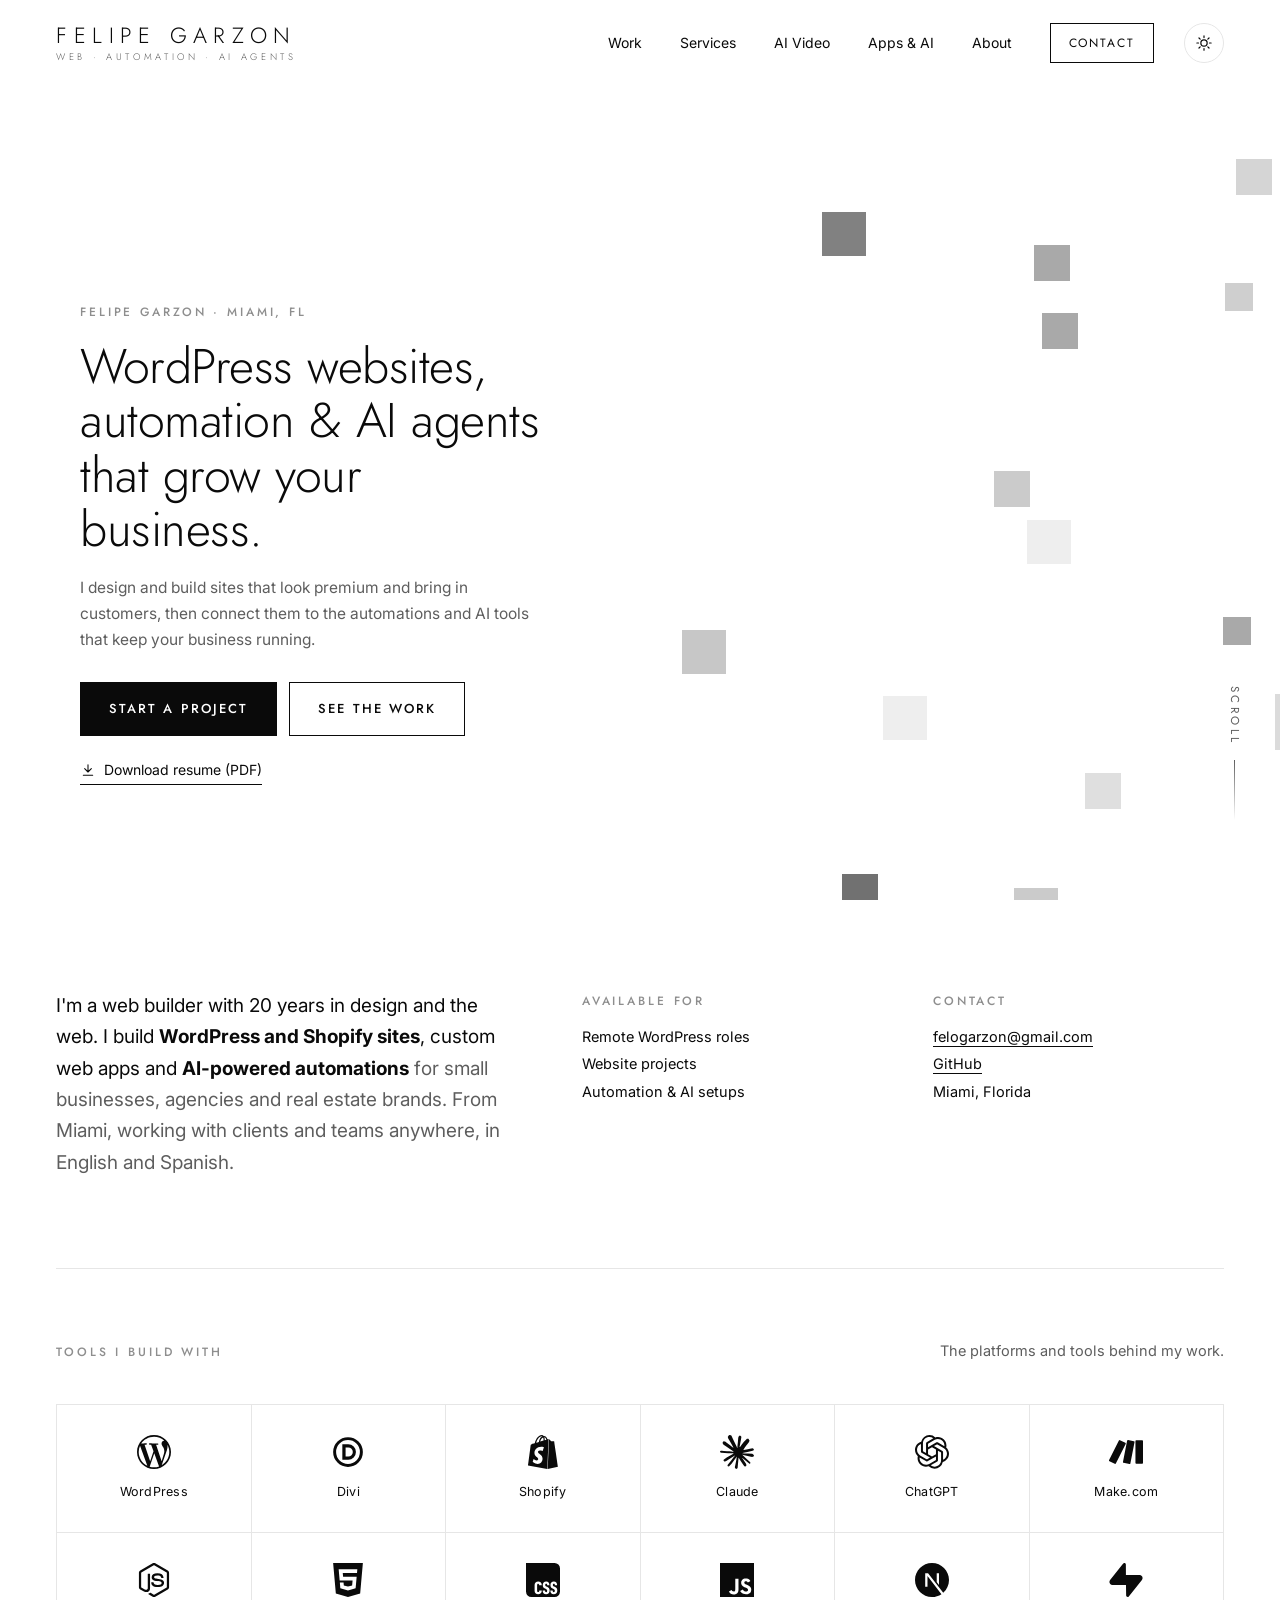
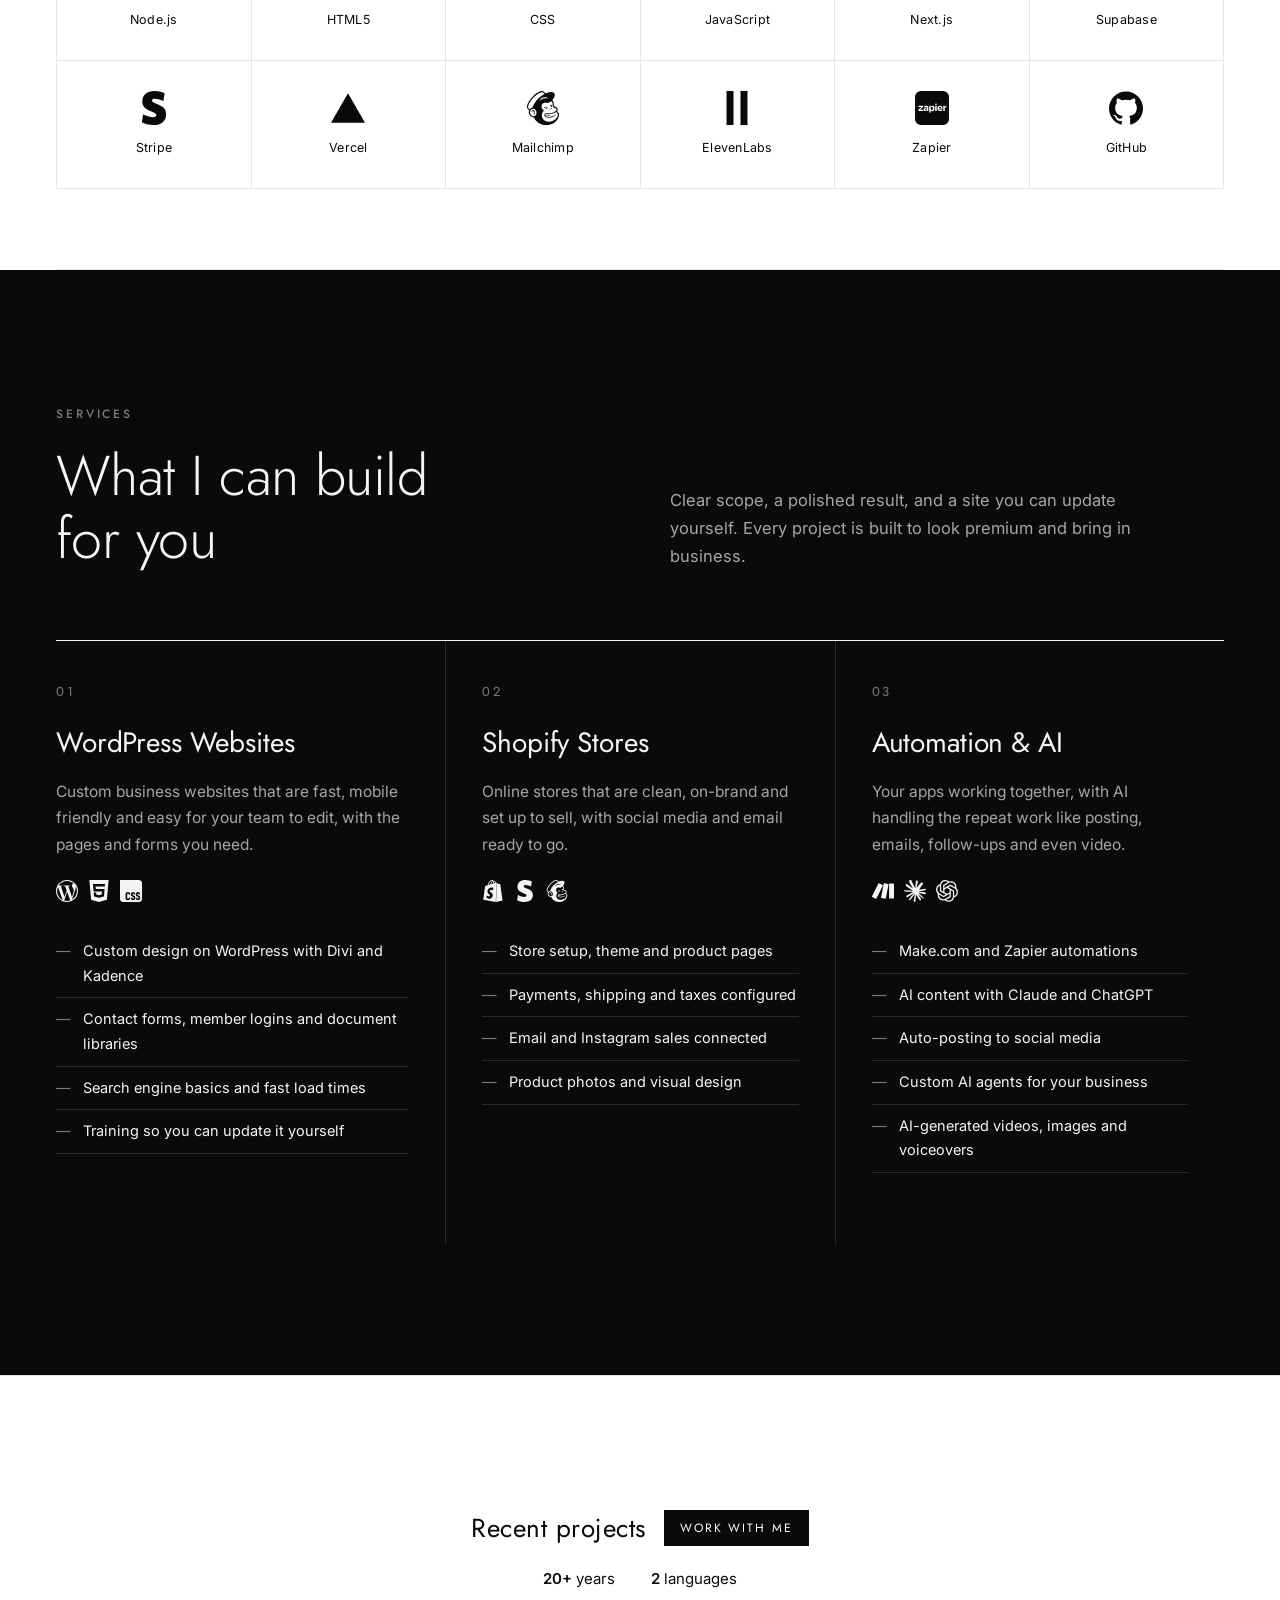
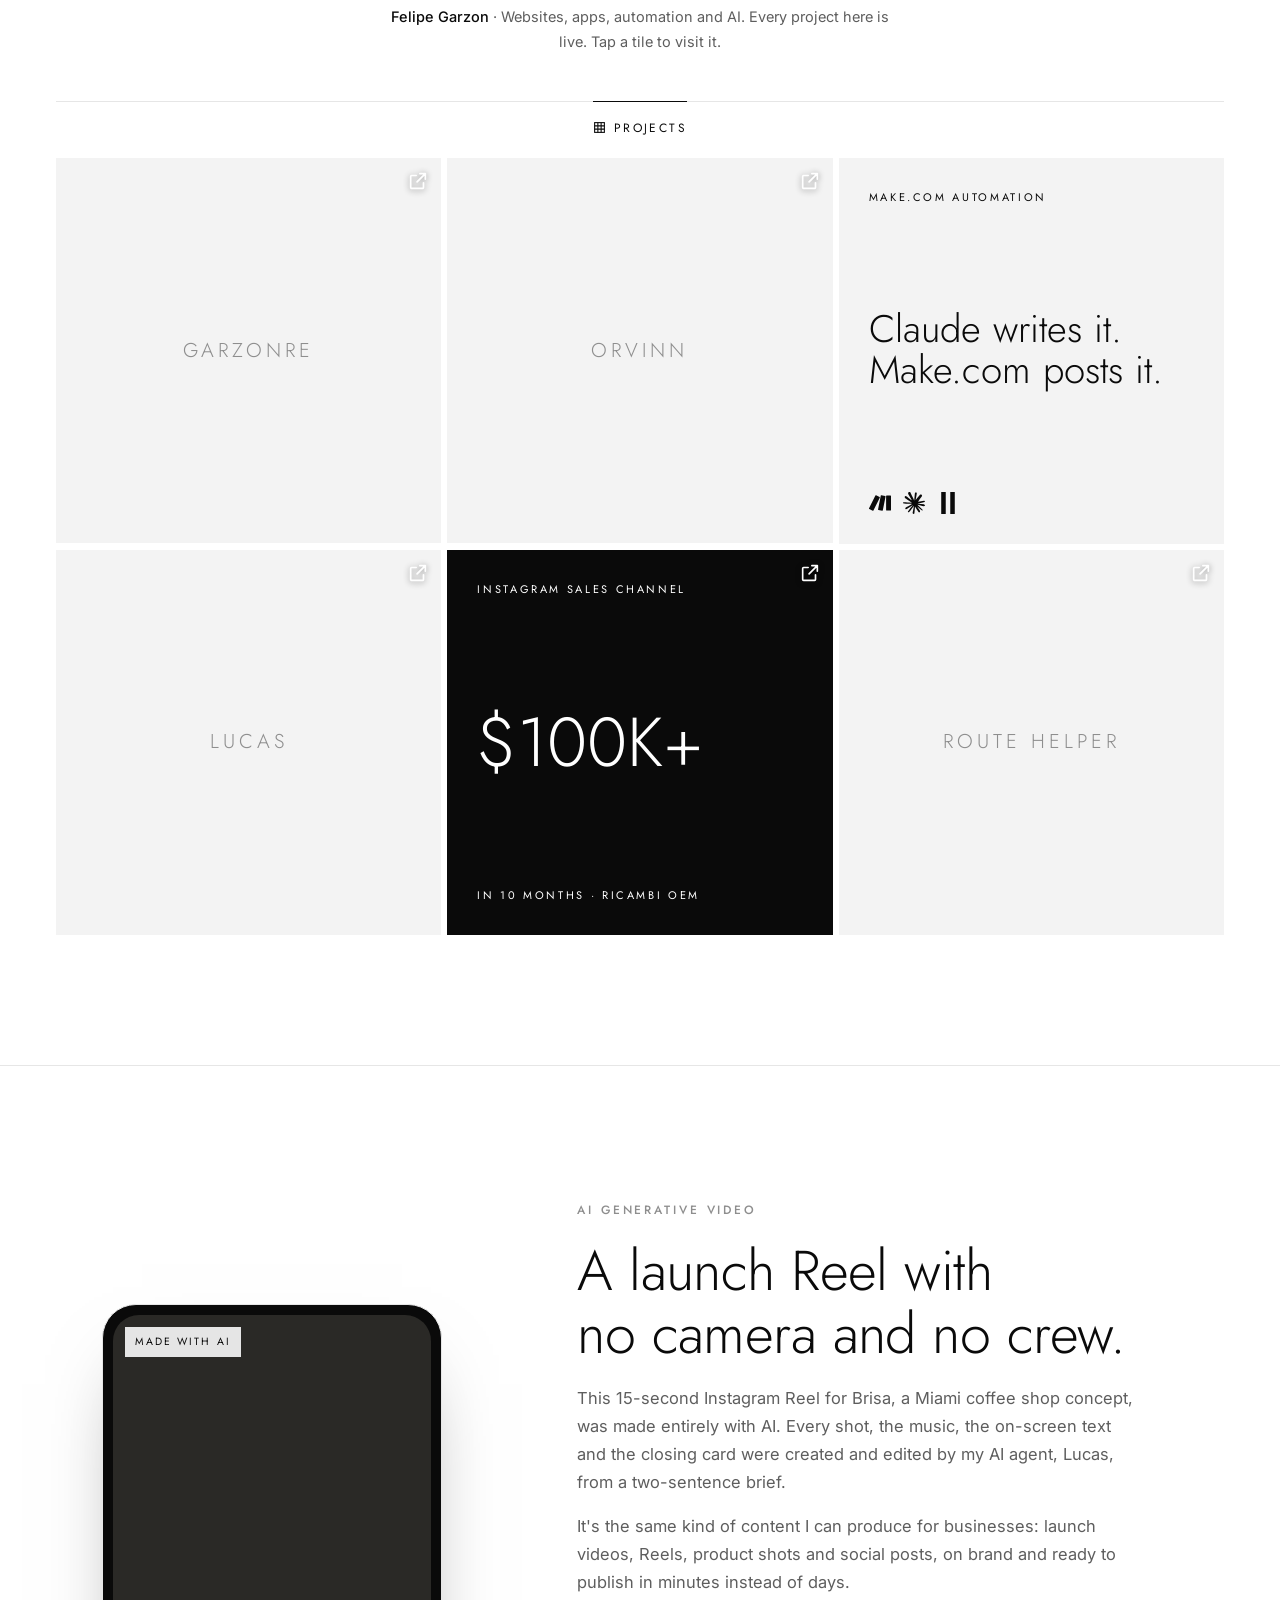
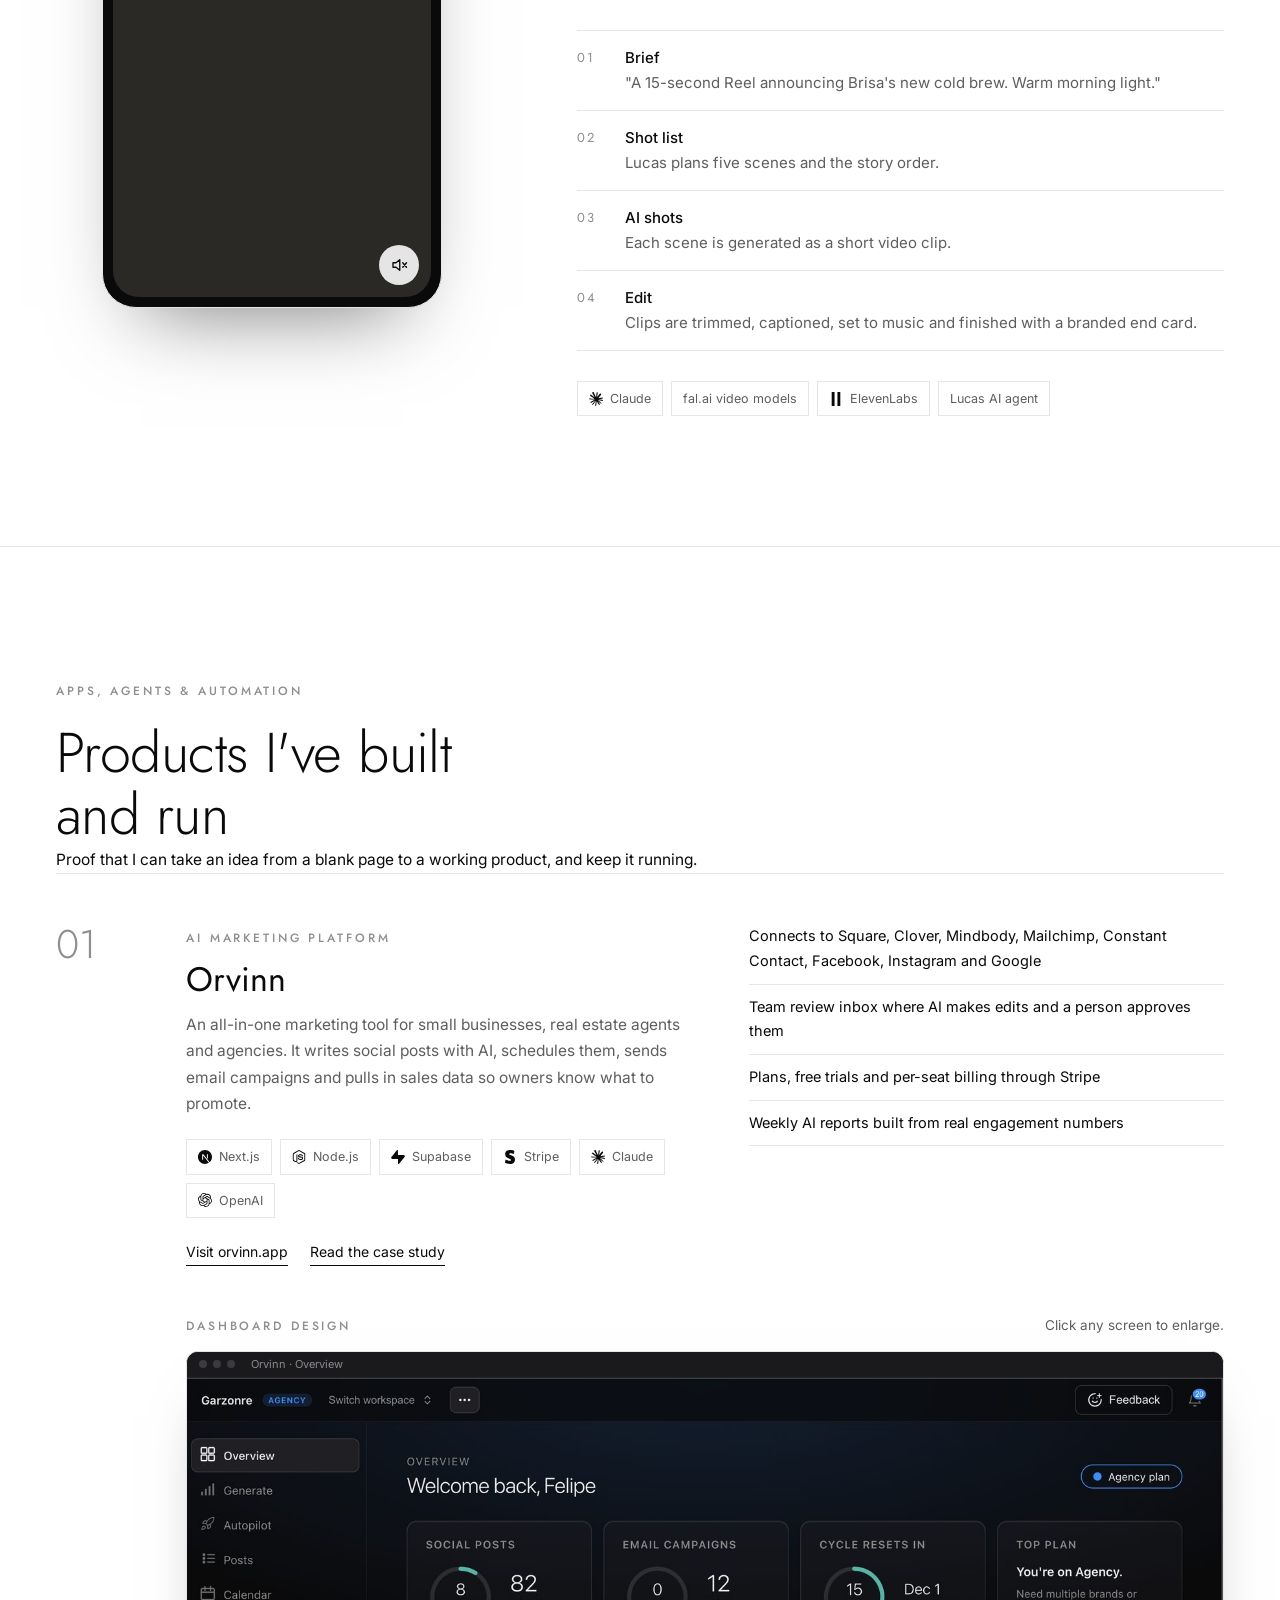
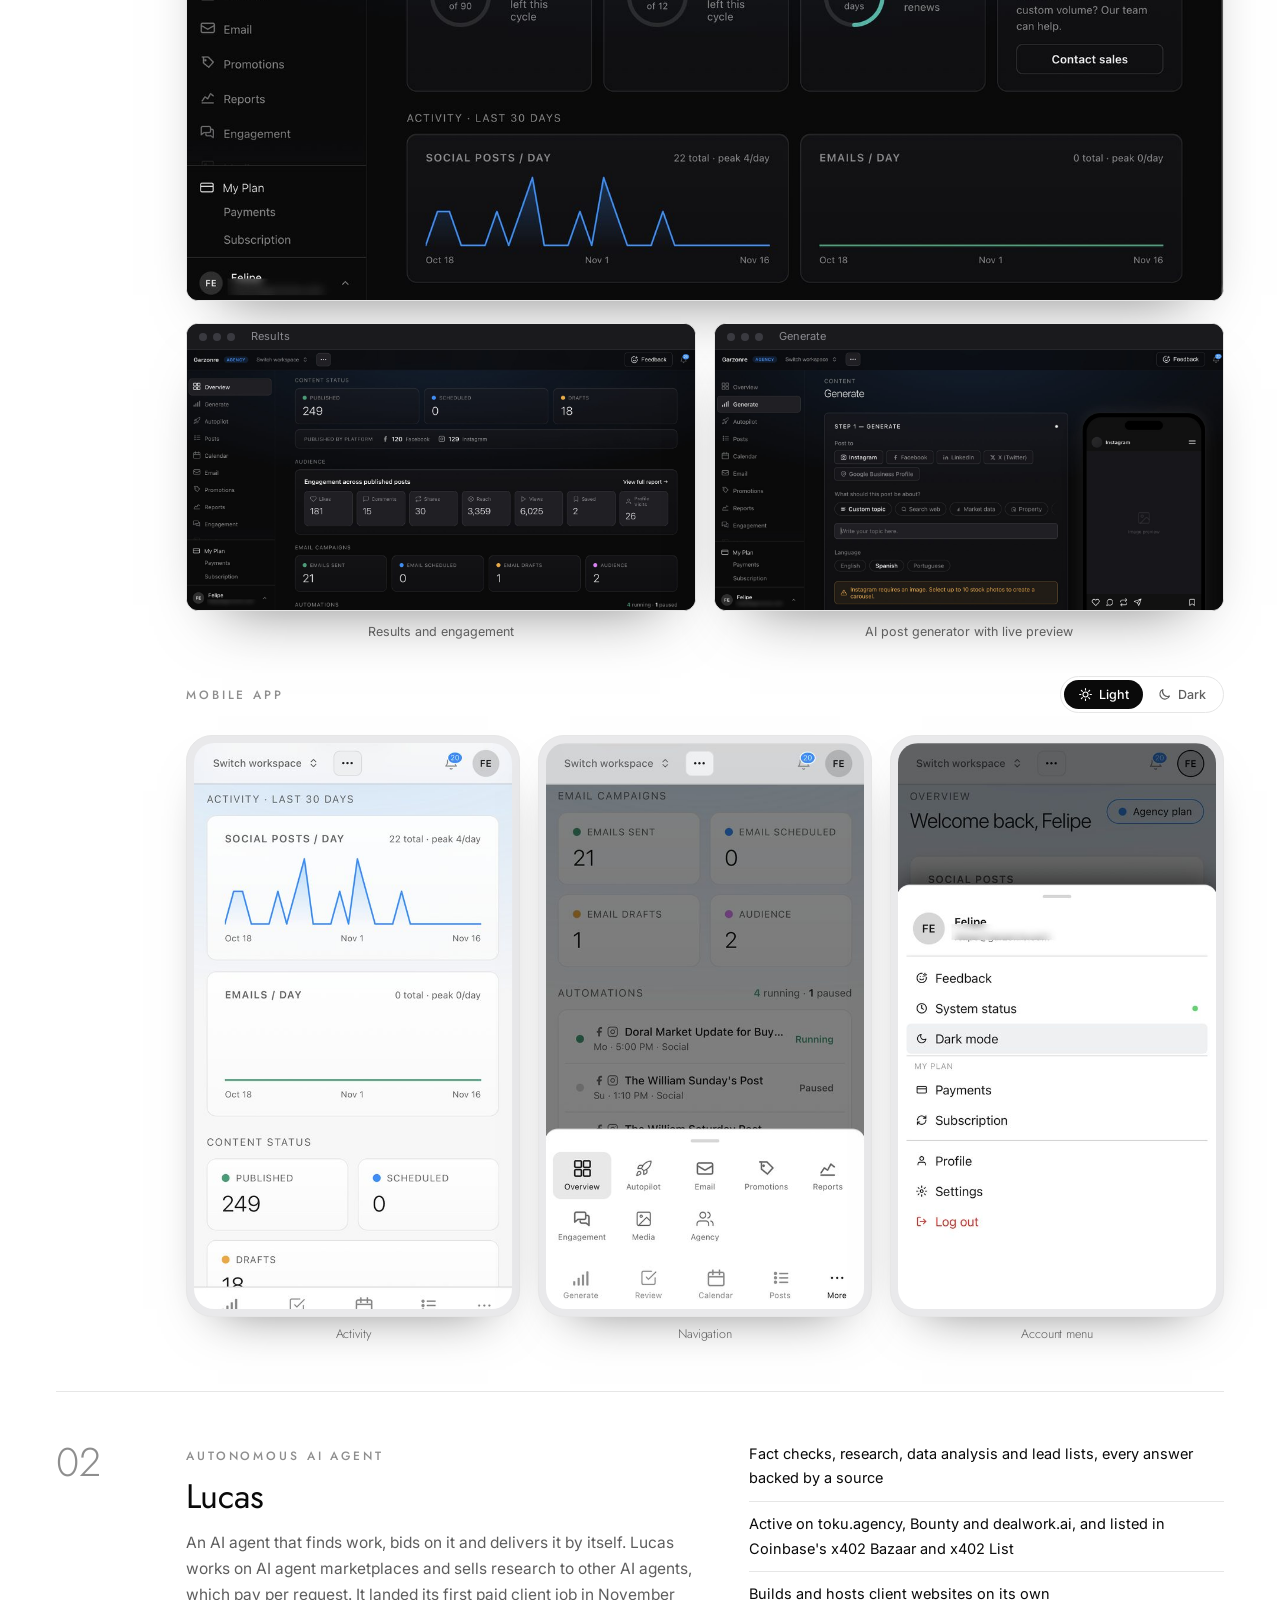
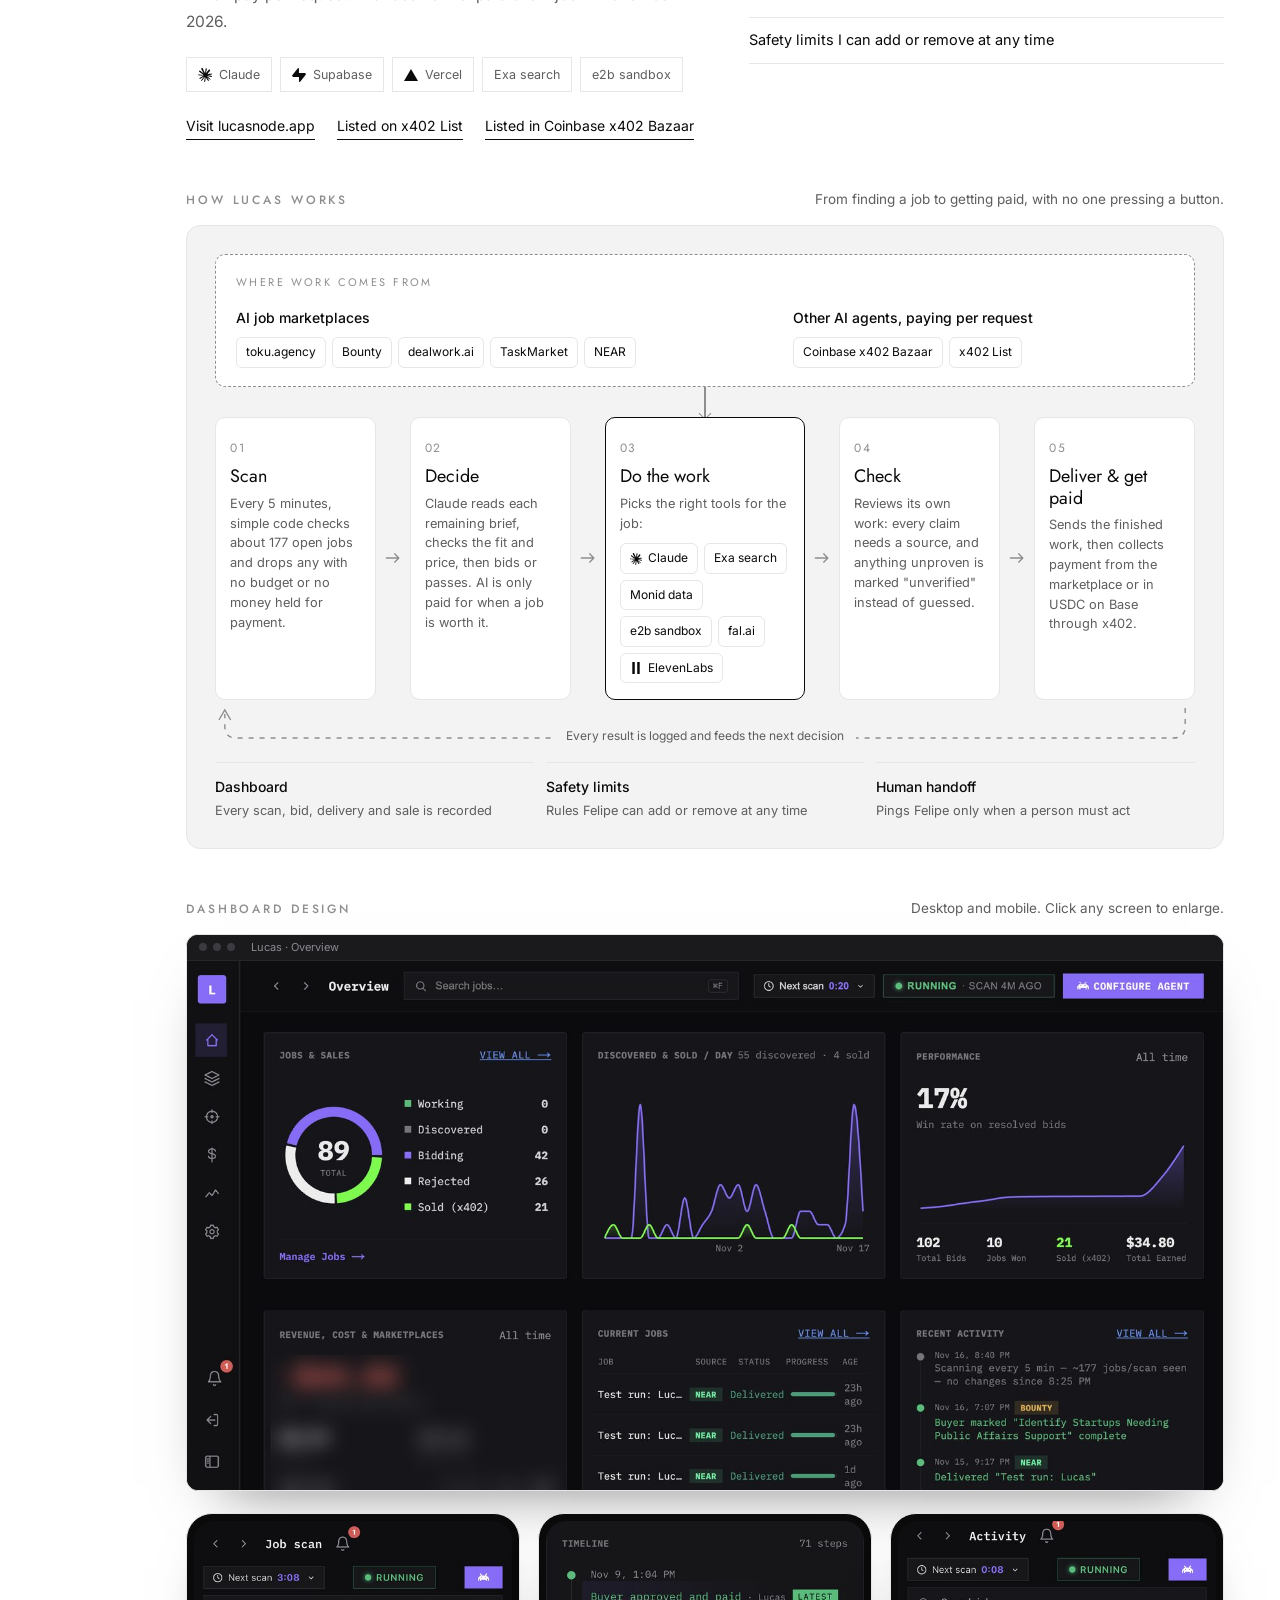
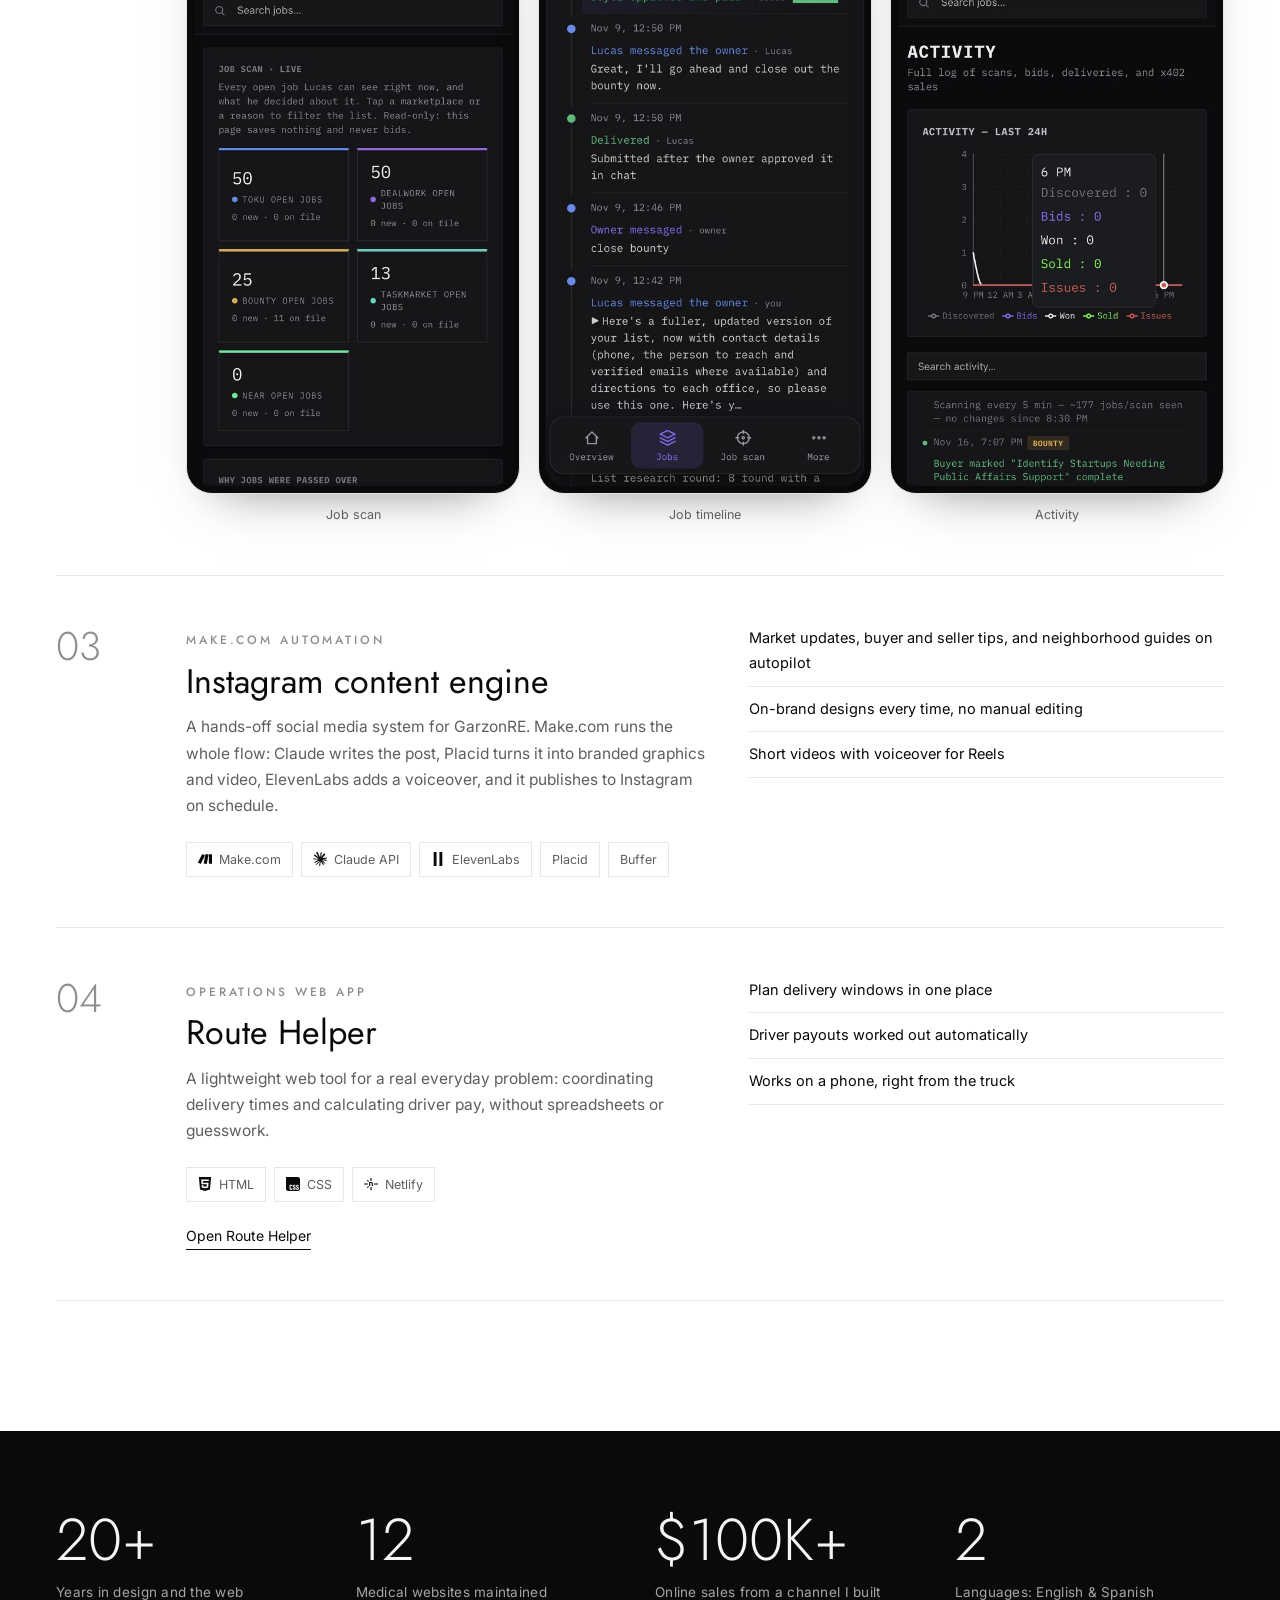
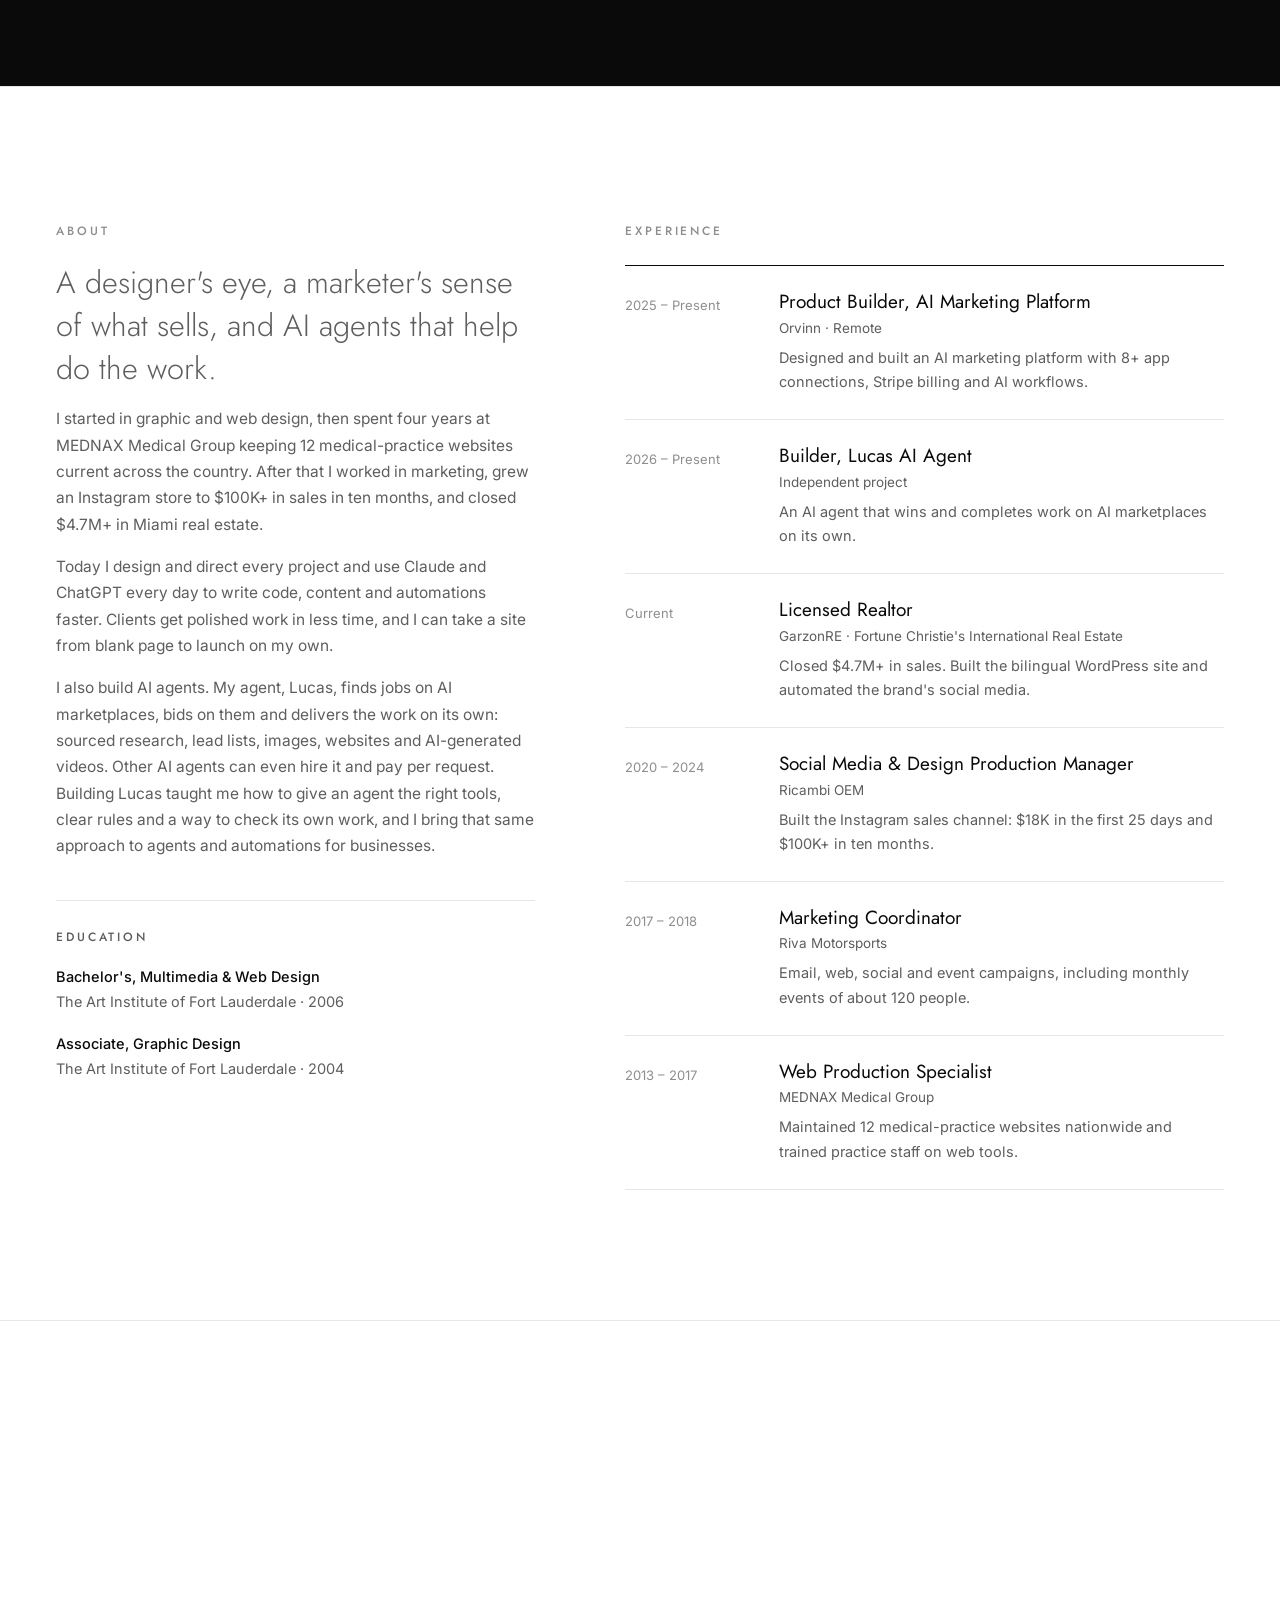
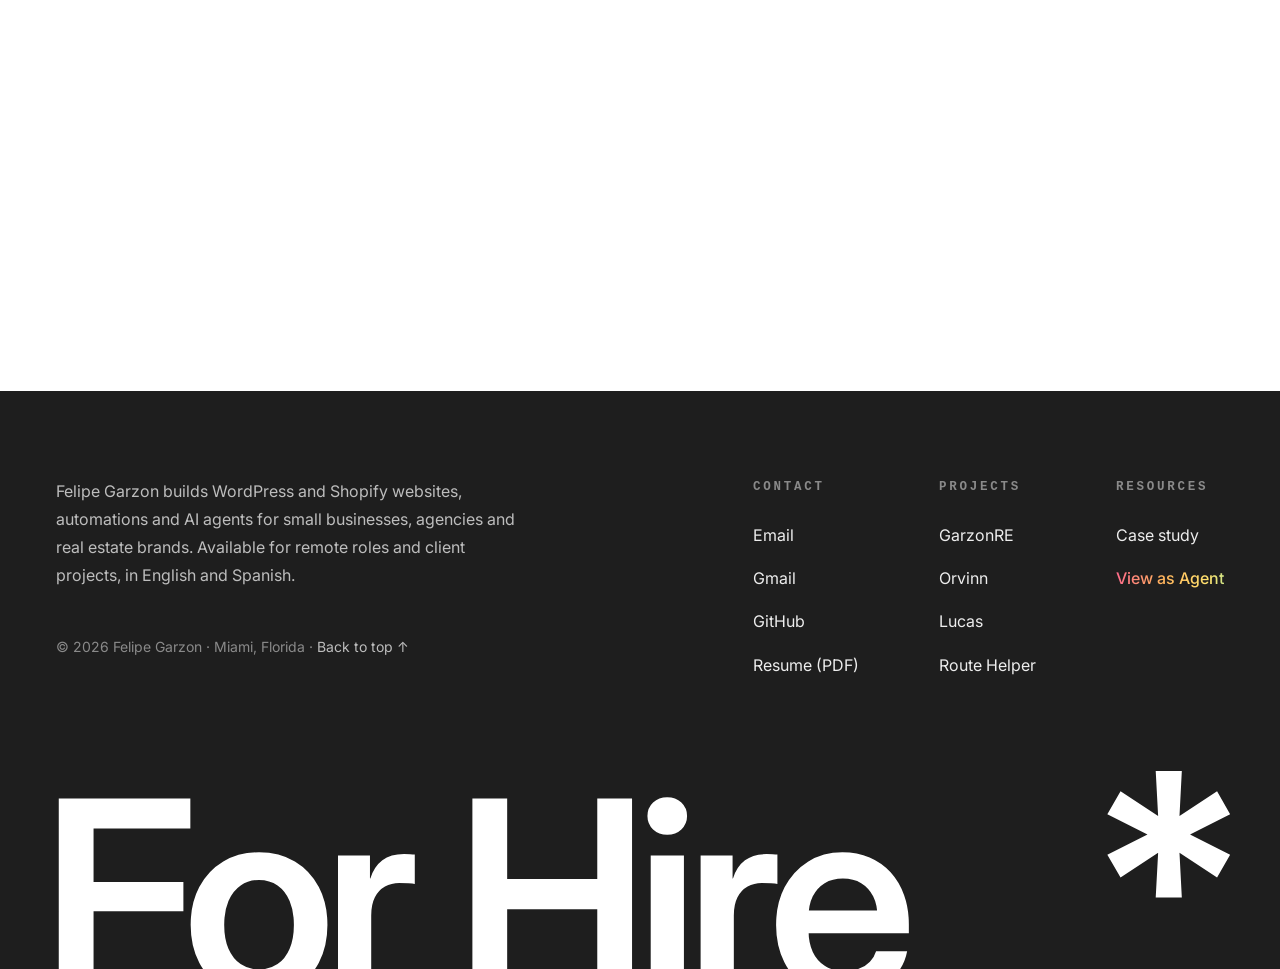
==== commit 17ab9c10: "Add How Lucas Works diagram" ====
--- a/index.html
+++ b/index.html
@@ -184,6 +184,47 @@
   .steps span{color:var(--muted)}
 
 
+
+  /* how Lucas works diagram */
+  .hw-board{border:1px solid var(--line);background:var(--panel);padding:28px;border-radius:14px}
+  .hw-k{font-family:Jost,sans-serif;font-size:11px;letter-spacing:.22em;text-transform:uppercase;color:var(--soft);margin-bottom:14px}
+  .hw-src{border:1px dashed var(--soft);border-radius:10px;padding:18px 20px;background:var(--bg)}
+  .hw-src-grid{display:grid;grid-template-columns:1.4fr 1fr;gap:24px}
+  .hw-src b,.hw-base b{display:block;font-weight:500;font-size:14px;margin-bottom:8px}
+  .hw-chips{display:flex;flex-wrap:wrap;gap:6px}
+  .hw-chips span{display:inline-flex;align-items:center;gap:6px;font-size:12px;border:1px solid var(--line);background:var(--bg);padding:4px 9px;border-radius:6px;color:var(--fg)}
+  .hw-chips svg{width:12px;height:12px;fill:var(--fg)}
+  .hw-down{display:flex;justify-content:center;height:30px}
+  .hw-down i{width:1.4px;height:100%;background:var(--soft);position:relative}
+  .hw-down i::after{content:"";position:absolute;bottom:-1px;left:50%;width:8px;height:8px;border-right:1.4px solid var(--soft);border-bottom:1.4px solid var(--soft);transform:translateX(-50%) rotate(45deg)}
+  .hw-steps{list-style:none;display:grid;grid-template-columns:1fr 22px 1fr 22px 1.25fr 22px 1fr 22px 1fr;align-items:stretch;gap:6px}
+  .prod .hw-steps > li{border-bottom:0;padding:0}
+  .prod .hw-steps > li:not(.hw-a){padding:16px 14px;border-bottom:1px solid var(--line)}
+  .prod .hw-steps > li.hw-work{border-bottom-color:var(--fg)}
+  .hw-steps > li:not(.hw-a){background:var(--bg);border:1px solid var(--line);border-radius:10px;padding:16px 14px;position:relative;transition:border-color .25s,transform .25s}
+  .hw-steps > li:not(.hw-a):hover{border-color:var(--fg);transform:translateY(-2px)}
+  .hw-steps .hw-work{border-color:var(--fg) !important}
+  .hw-a{display:flex;align-items:center;justify-content:center;color:var(--soft)}
+  .hw-arr{width:20px;height:20px}
+  .hw-n{font-family:Jost,sans-serif;font-size:12px;letter-spacing:.14em;color:var(--soft)}
+  .hw-steps h5{font-family:Jost,sans-serif;font-weight:400;font-size:18px;margin:6px 0 6px;line-height:1.2}
+  .hw-steps p{font-size:12.8px;line-height:1.55;color:var(--muted)}
+  .hw-steps .hw-chips{margin-top:10px}
+  .hw-loop{position:relative;color:var(--soft);margin:4px 0 0;height:40px}
+  .hw-loop svg{width:100%;height:40px;display:block}
+  .hw-loop span{position:absolute;left:50%;bottom:-2px;transform:translateX(-50%);background:var(--panel);padding:0 12px;font-size:12px;color:var(--muted);white-space:nowrap}
+  .hw-base{display:grid;grid-template-columns:repeat(3,1fr);gap:12px;margin-top:18px}
+  .hw-base > div{border-top:1px solid var(--line);padding-top:12px}
+  .hw-base span{display:block;font-size:12.8px;color:var(--muted);line-height:1.5}
+  .hw-base b{margin-bottom:2px !important}
+  @media (max-width:1000px){
+    .hw-steps{grid-template-columns:1fr;gap:0}
+    .hw-a{height:30px}
+    .hw-a .hw-arr{transform:rotate(90deg)}
+    .hw-loop{display:none}
+    .hw-src-grid,.hw-base{grid-template-columns:1fr;gap:16px}
+  }
+  @media (max-width:720px){ .hw-board{padding:16px} .shots .cap{flex-direction:column;align-items:flex-start;gap:6px} }
 
   /* dashboard showcase inside a product card */
   .shots{grid-column:2 / -1;margin-top:8px}
@@ -583,6 +624,36 @@
         <div class="links"><a class="ul" href="https://lucasnode.app/" target="_blank" rel="noopener">Visit lucasnode.app</a><a class="ul" href="https://x402-list.com/services/lucas" target="_blank" rel="noopener">Listed on x402 List</a><a class="ul" href="https://api.cdp.coinbase.com/platform/v2/x402/discovery/search?query=lucas" target="_blank" rel="noopener">Listed in Coinbase x402 Bazaar</a></div>
       </div>
       <ul><li>Fact checks, research, data analysis and lead lists, every answer backed by a source</li><li>Active on toku.agency, Bounty and dealwork.ai, and listed in Coinbase's x402 Bazaar and x402 List</li><li>Builds and hosts client websites on its own</li><li>Safety limits I can add or remove at any time</li></ul>
+      <div class="shots hw" id="how-lucas-works">
+        <div class="cap"><span class="label">How Lucas works</span><p>From finding a job to getting paid, with no one pressing a button.</p></div>
+        <div class="hw-board">
+          <div class="hw-src">
+            <div class="hw-k">Where work comes from</div>
+            <div class="hw-src-grid">
+              <div><b>AI job marketplaces</b><div class="hw-chips"><span>toku.agency</span><span>Bounty</span><span>dealwork.ai</span><span>TaskMarket</span><span>NEAR</span></div></div>
+              <div><b>Other AI agents, paying per request</b><div class="hw-chips"><span>Coinbase x402 Bazaar</span><span>x402 List</span></div></div>
+            </div>
+          </div>
+          <div class="hw-down" aria-hidden="true"><i></i></div>
+          <ol class="hw-steps">
+            <li><span class="hw-n">01</span><h5>Scan</h5><p>Every 5 minutes, simple code checks about 177 open jobs and drops any with no budget or no money held for payment.</p></li>
+            <li class="hw-a" aria-hidden="true"><svg class="hw-arr" viewBox="0 0 24 24" fill="none" stroke="currentColor" stroke-width="1.6" stroke-linecap="round" stroke-linejoin="round"><path d="M4 12h15M14 7l5 5-5 5"/></svg></li>
+            <li><span class="hw-n">02</span><h5>Decide</h5><p>Claude reads each remaining brief, checks the fit and price, then bids or passes. AI is only paid for when a job is worth it.</p></li>
+            <li class="hw-a" aria-hidden="true"><svg class="hw-arr" viewBox="0 0 24 24" fill="none" stroke="currentColor" stroke-width="1.6" stroke-linecap="round" stroke-linejoin="round"><path d="M4 12h15M14 7l5 5-5 5"/></svg></li>
+            <li class="hw-work"><span class="hw-n">03</span><h5>Do the work</h5><p>Picks the right tools for the job:</p><div class="hw-chips"><span><svg><use href="#i-claude"/></svg>Claude</span><span>Exa search</span><span>Monid data</span><span>e2b sandbox</span><span>fal.ai</span><span><svg><use href="#i-elevenlabs"/></svg>ElevenLabs</span></div></li>
+            <li class="hw-a" aria-hidden="true"><svg class="hw-arr" viewBox="0 0 24 24" fill="none" stroke="currentColor" stroke-width="1.6" stroke-linecap="round" stroke-linejoin="round"><path d="M4 12h15M14 7l5 5-5 5"/></svg></li>
+            <li><span class="hw-n">04</span><h5>Check</h5><p>Reviews its own work: every claim needs a source, and anything unproven is marked "unverified" instead of guessed.</p></li>
+            <li class="hw-a" aria-hidden="true"><svg class="hw-arr" viewBox="0 0 24 24" fill="none" stroke="currentColor" stroke-width="1.6" stroke-linecap="round" stroke-linejoin="round"><path d="M4 12h15M14 7l5 5-5 5"/></svg></li>
+            <li><span class="hw-n">05</span><h5>Deliver &amp; get paid</h5><p>Sends the finished work, then collects payment from the marketplace or in USDC on Base through x402.</p></li>
+          </ol>
+          <div class="hw-loop" aria-hidden="true"><svg viewBox="0 0 1000 40" preserveAspectRatio="none"><path d="M990 4 V22 Q990 34 978 34 H22 Q10 34 10 22 V10" fill="none" stroke="currentColor" stroke-width="1.4" stroke-dasharray="5 6" vector-effect="non-scaling-stroke"/><path d="M4 16 L10 6 L16 16" fill="none" stroke="currentColor" stroke-width="1.4" vector-effect="non-scaling-stroke"/></svg><span>Every result is logged and feeds the next decision</span></div>
+          <div class="hw-base">
+            <div><b>Dashboard</b><span>Every scan, bid, delivery and sale is recorded</span></div>
+            <div><b>Safety limits</b><span>Rules Felipe can add or remove at any time</span></div>
+            <div><b>Human handoff</b><span>Pings Felipe only when a person must act</span></div>
+          </div>
+        </div>
+      </div>
       <div class="shots">
         <div class="cap"><span class="label">Dashboard design</span><p>Desktop and mobile. Click any screen to enlarge.</p></div>
         <a class="shot-desk" href="img/lucas-dashboard.jpg" data-zoom><div class="bar"><i></i><i></i><i></i><em>Lucas · Overview</em></div><img loading="lazy" src="img/lucas-dashboard.jpg" alt="Lucas dashboard overview: jobs and sales, daily activity chart, win rate and recent activity"></a>
